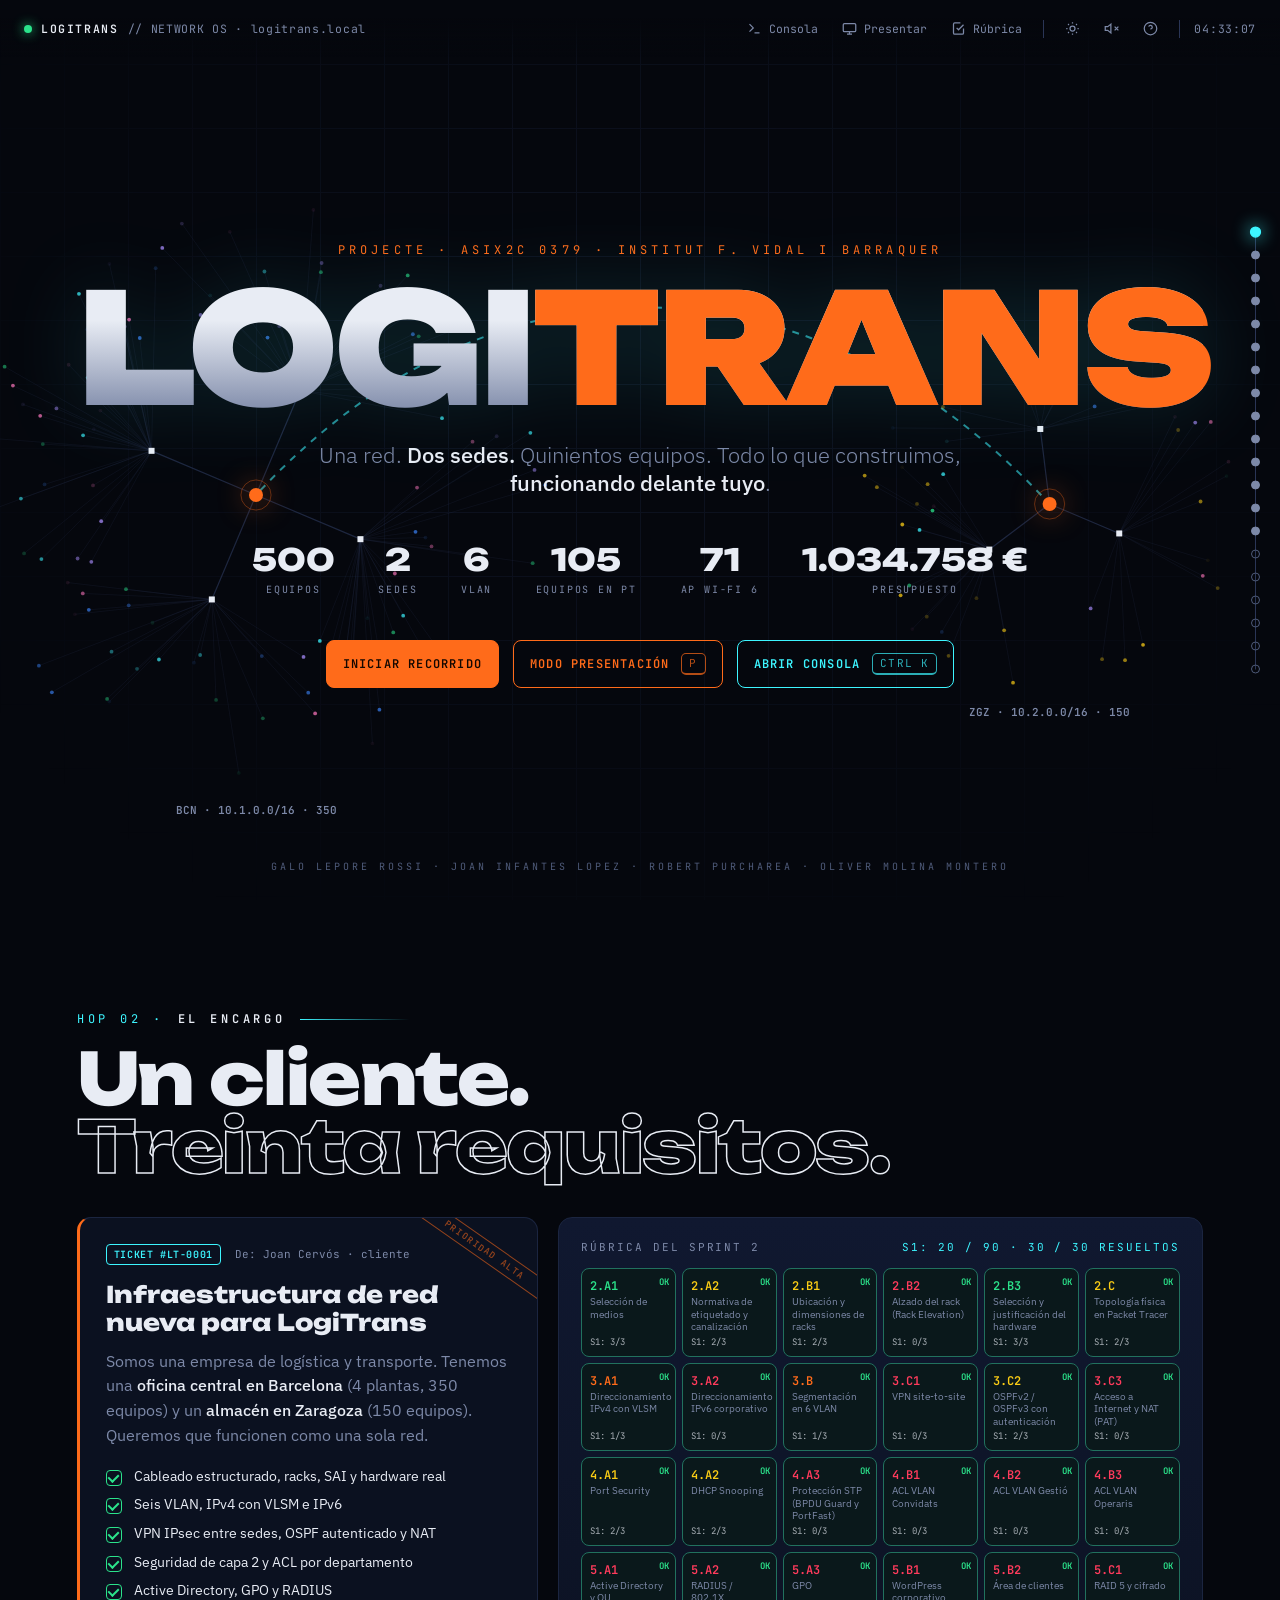
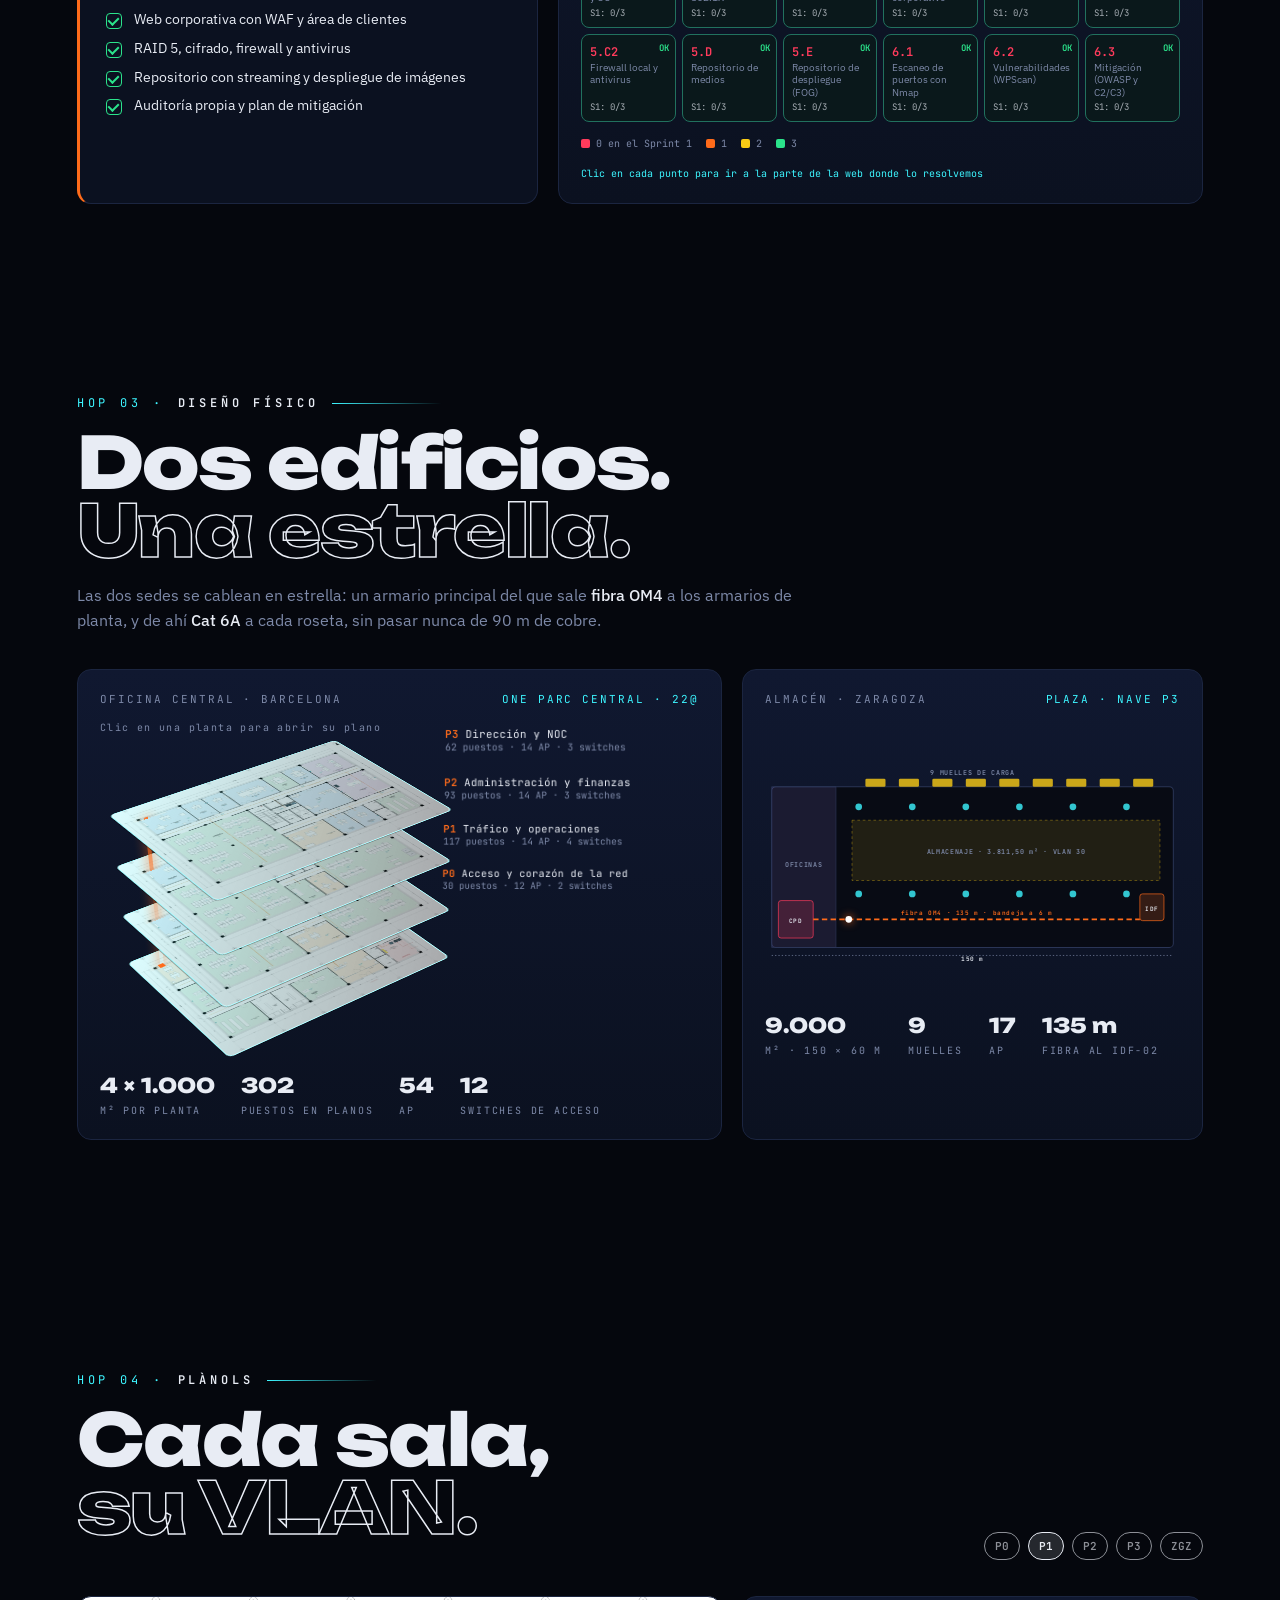
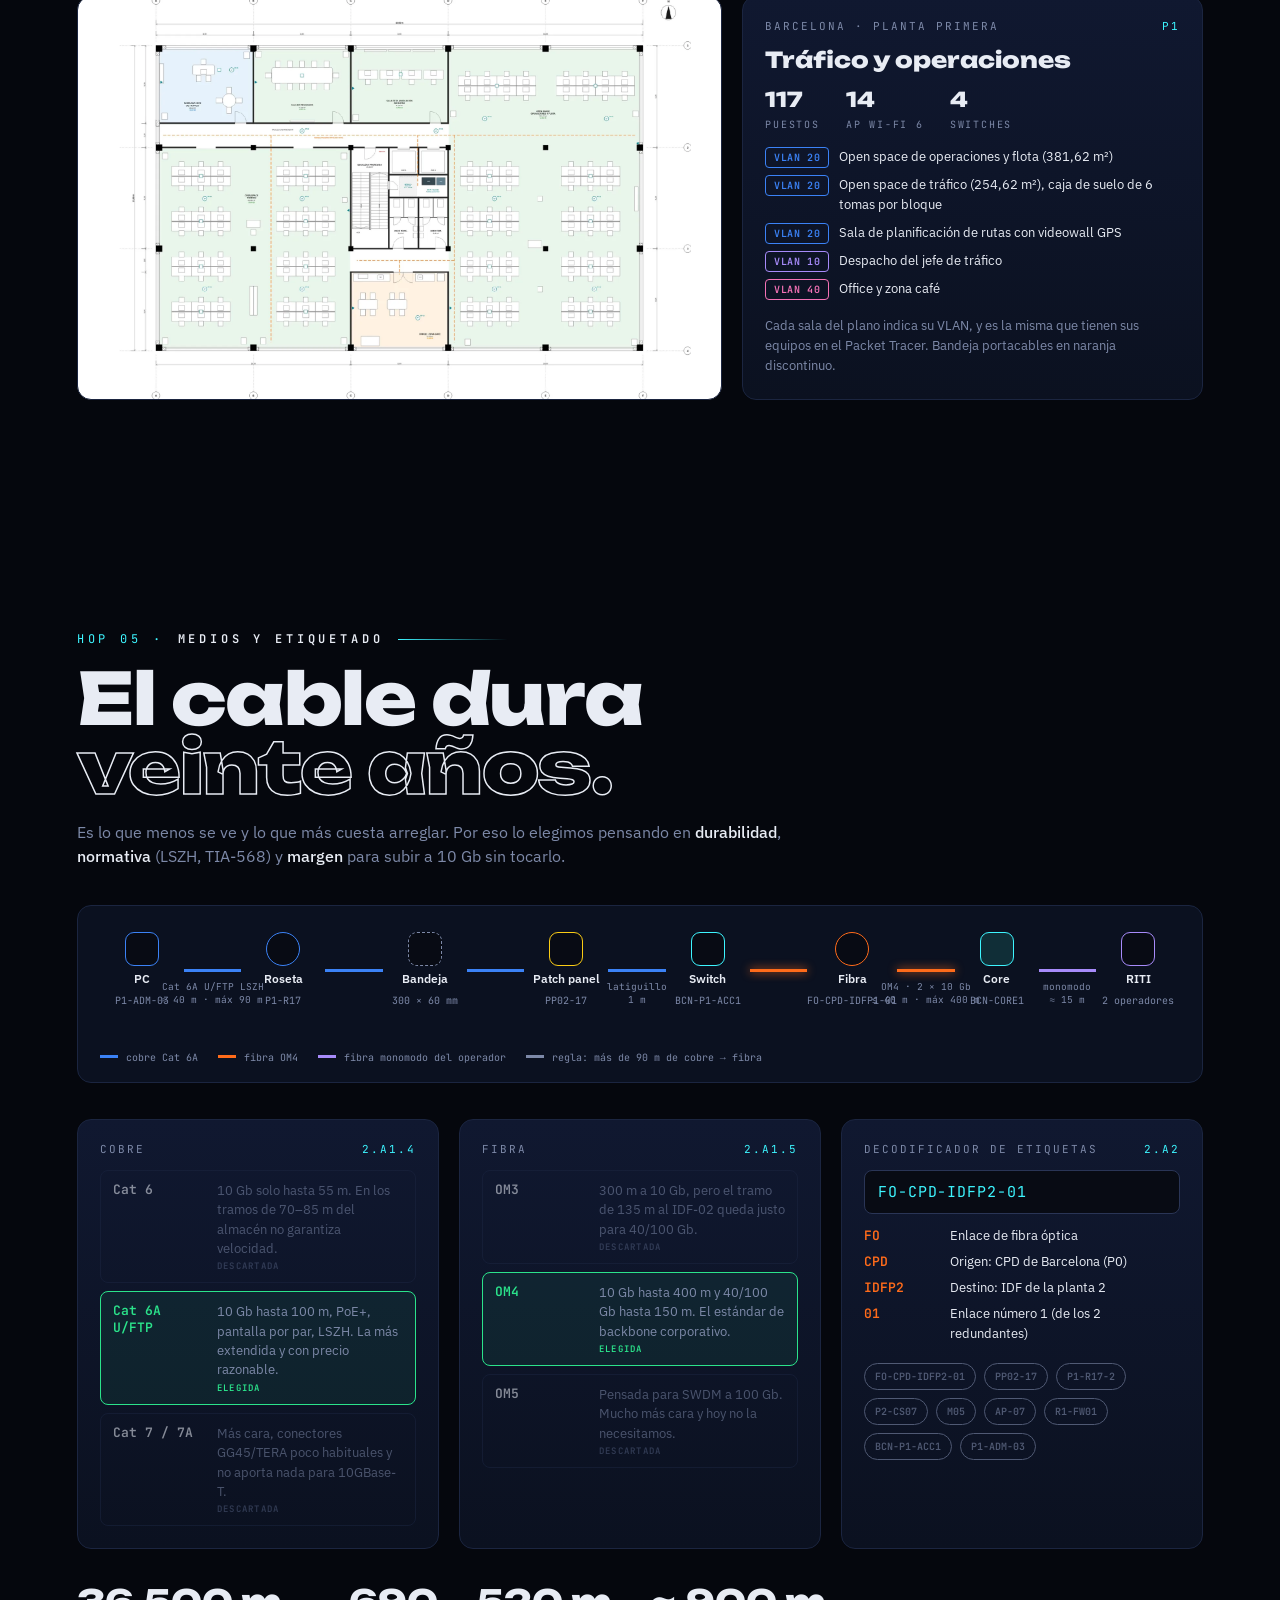
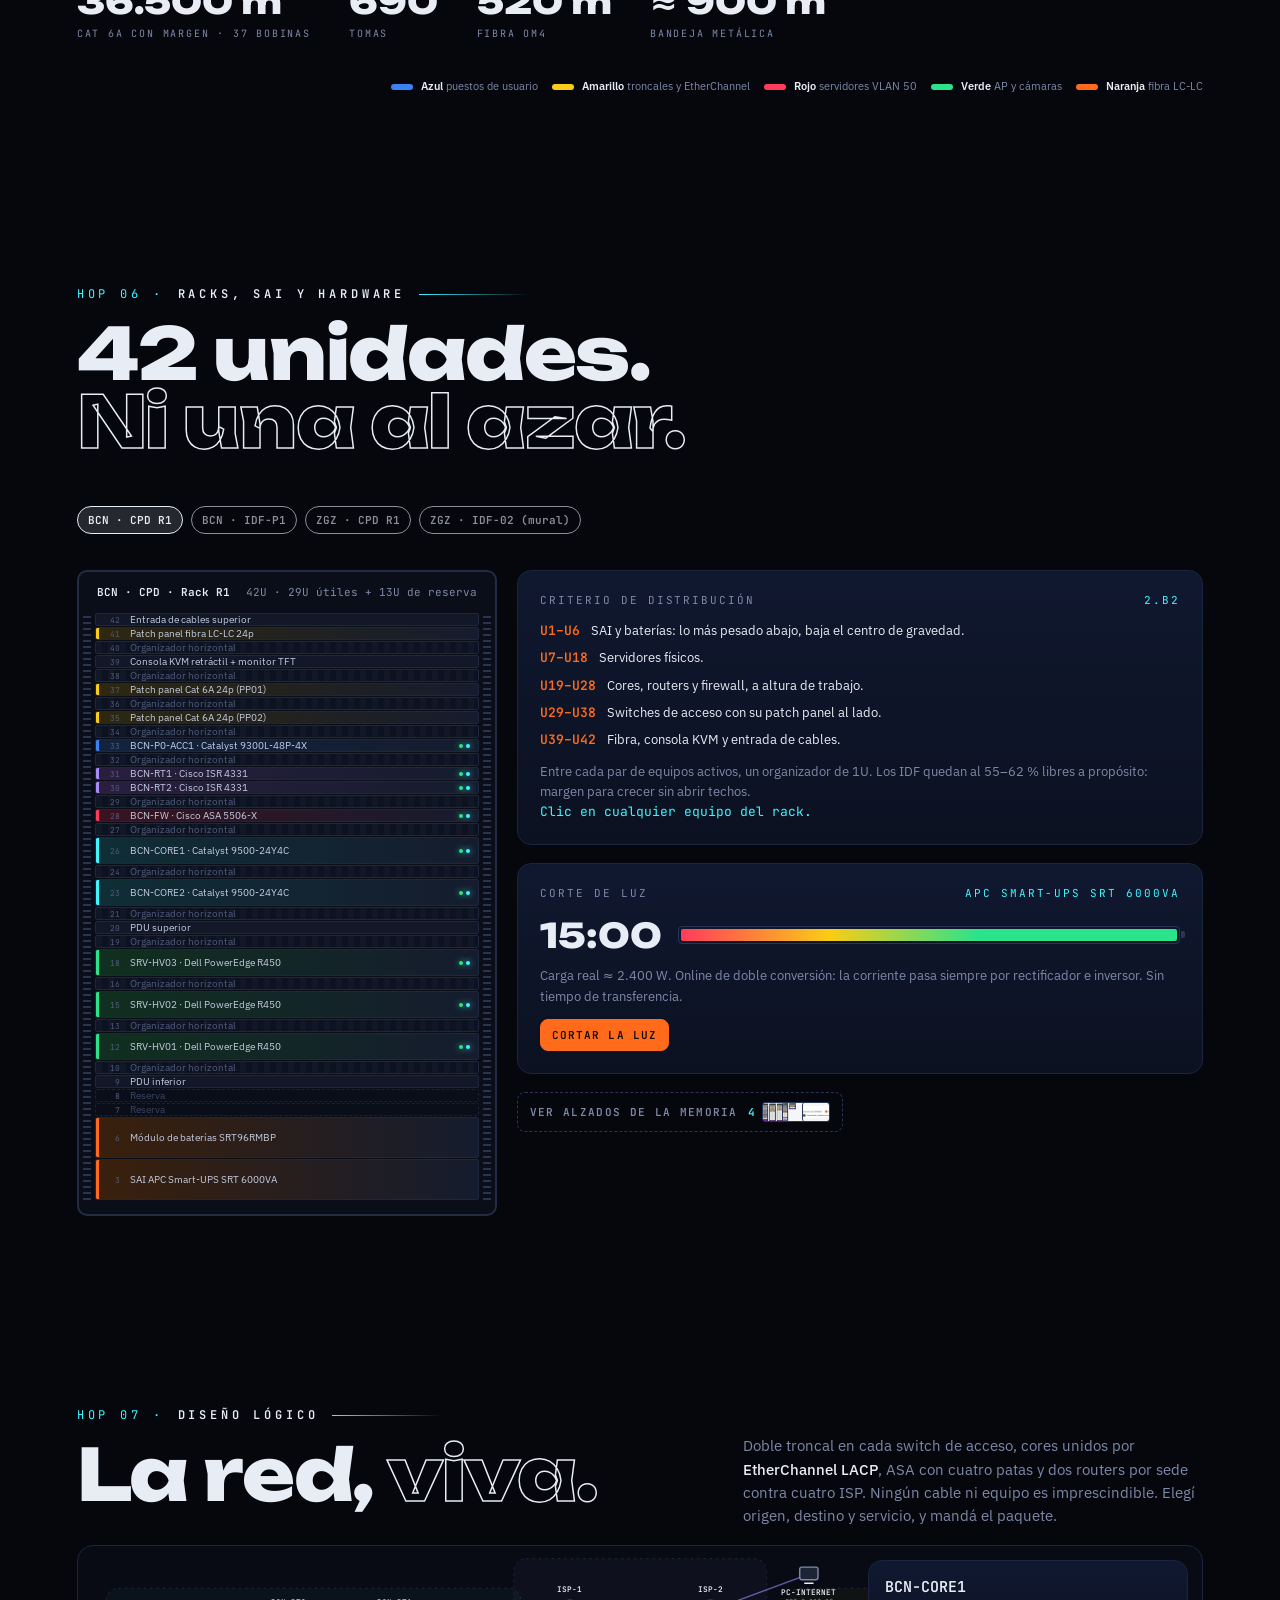
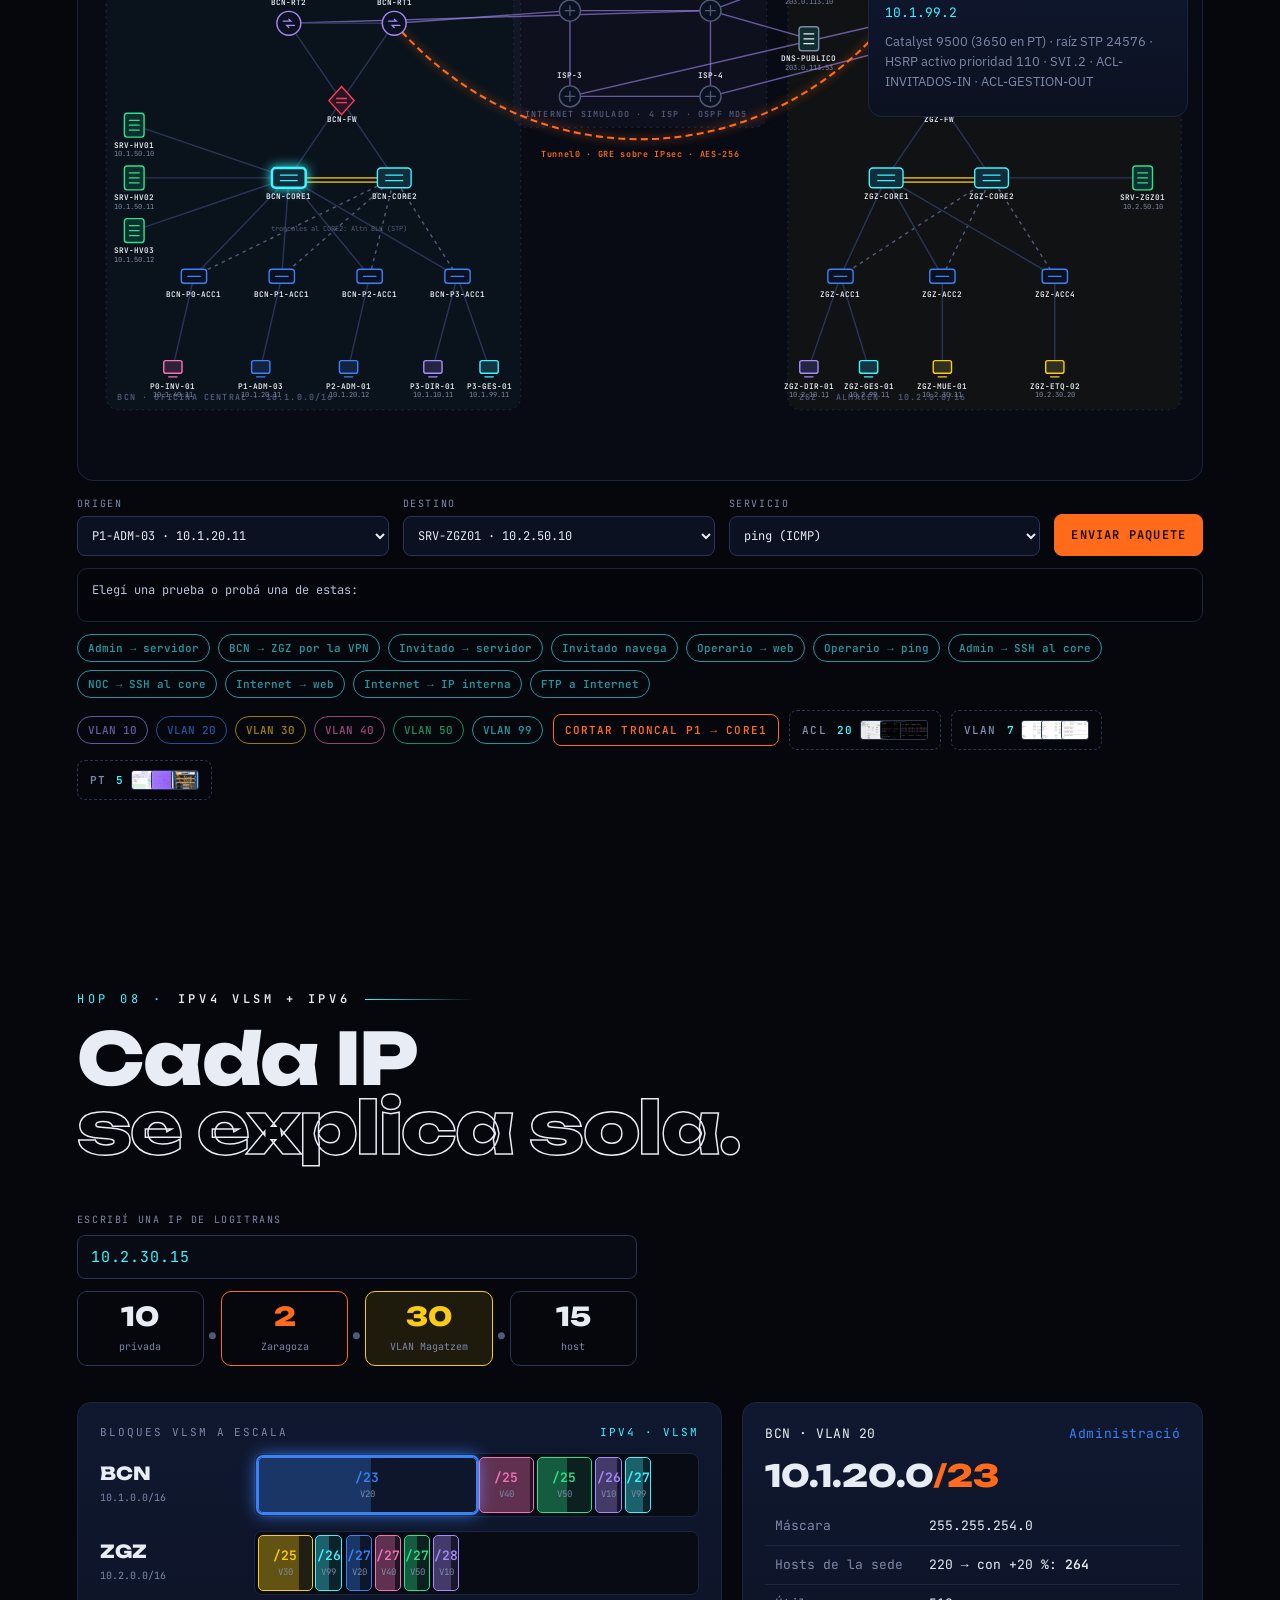
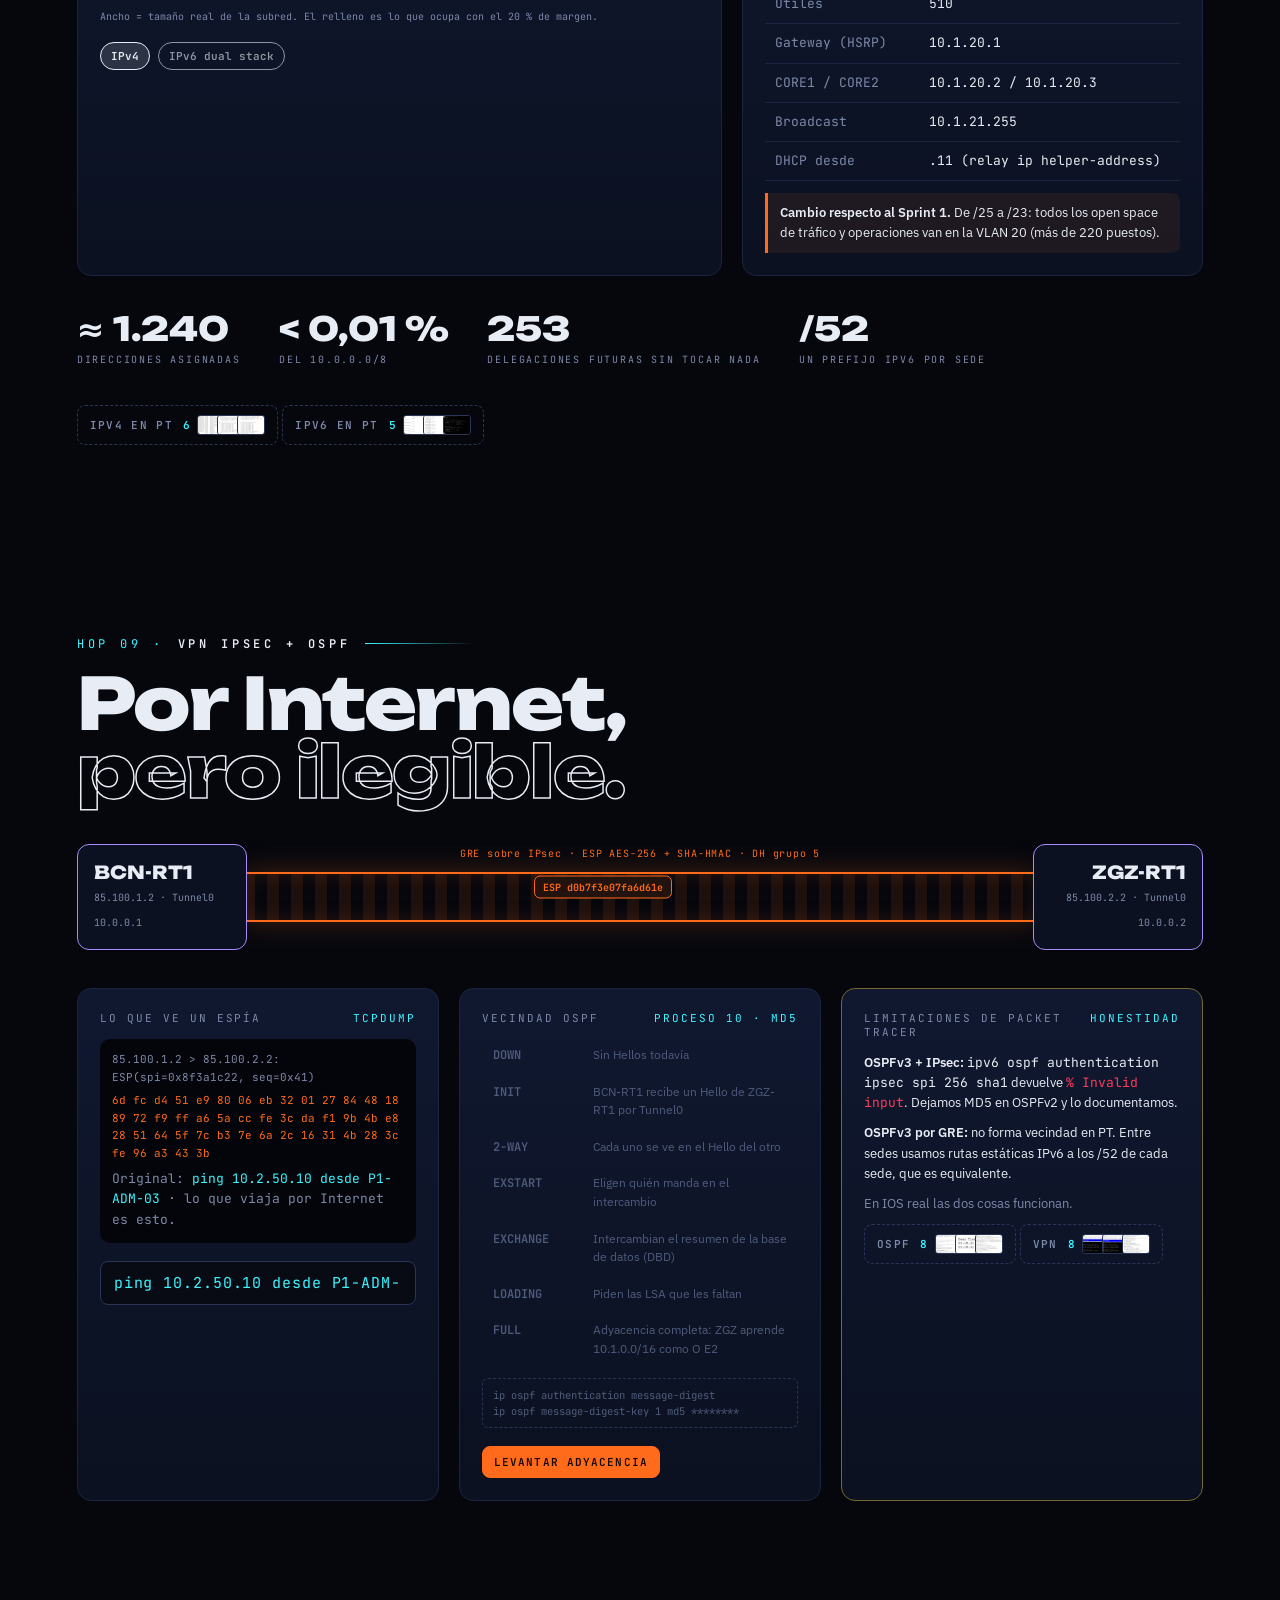
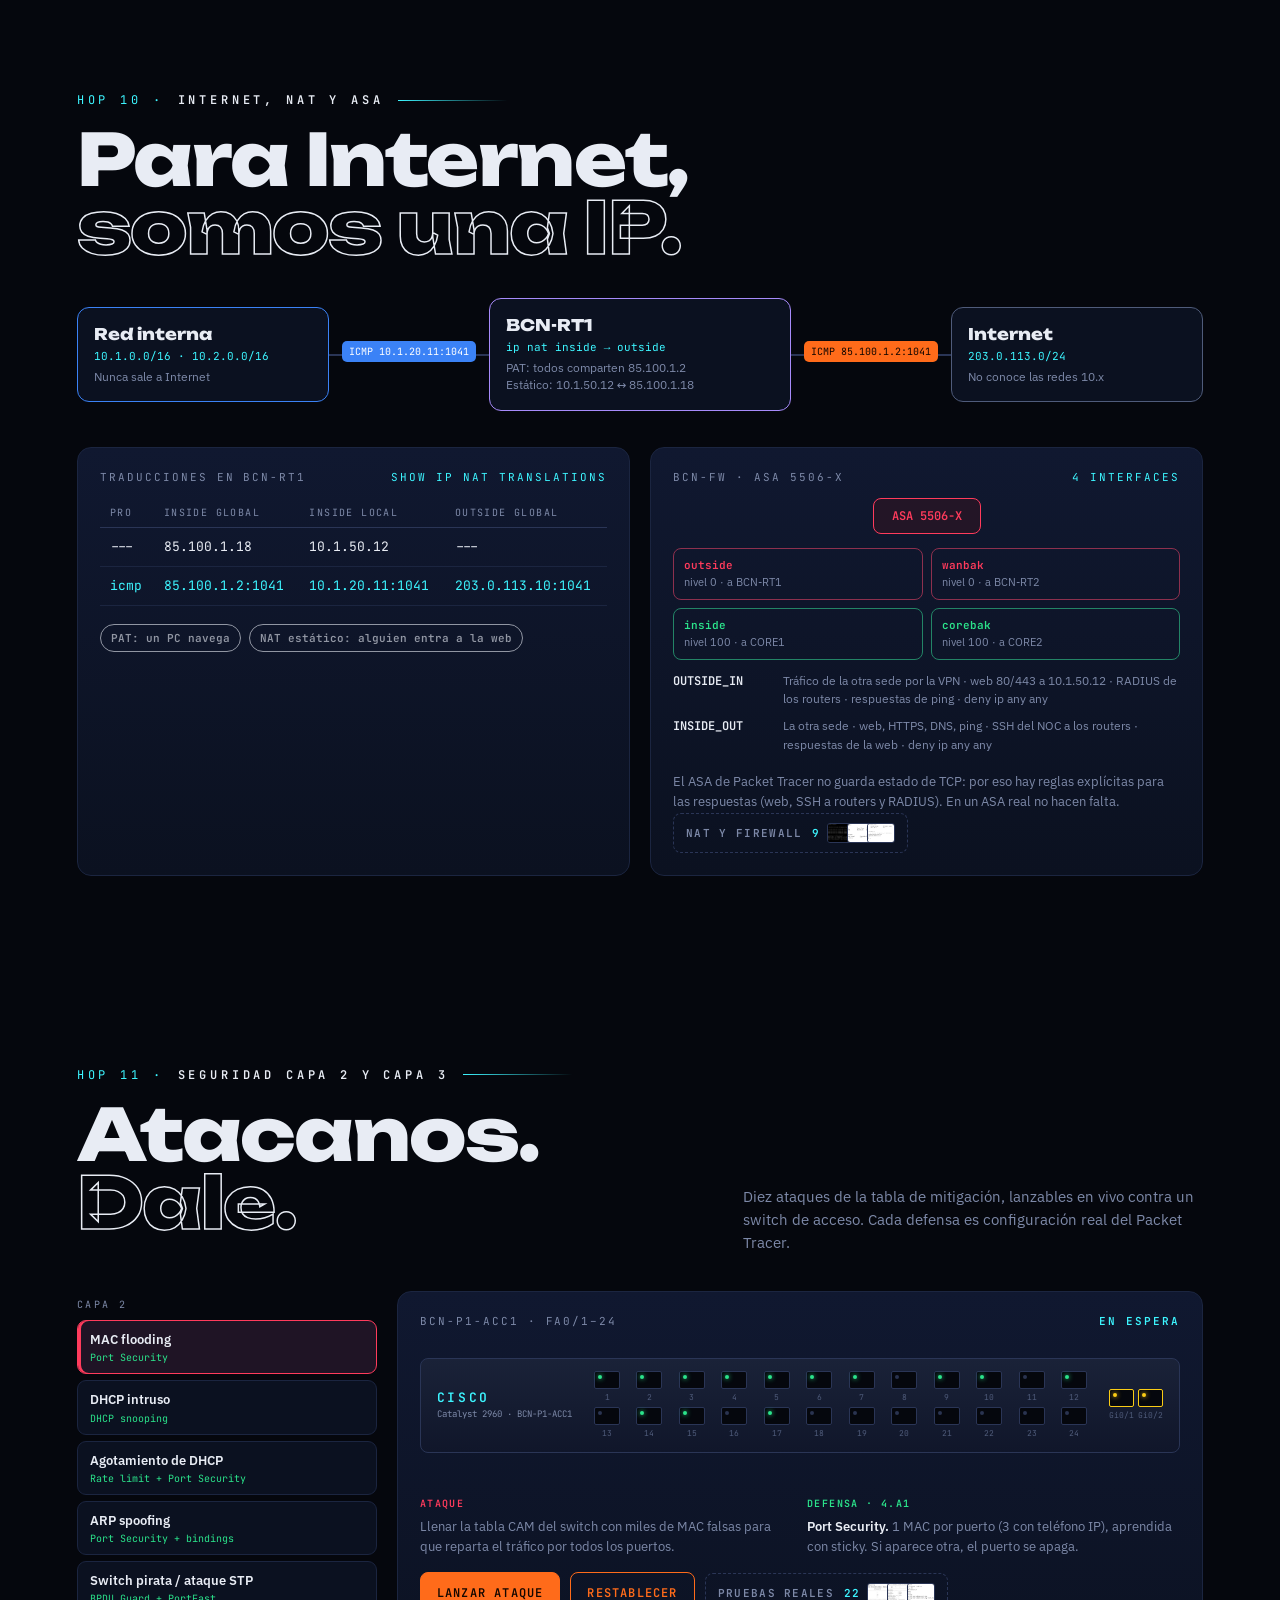
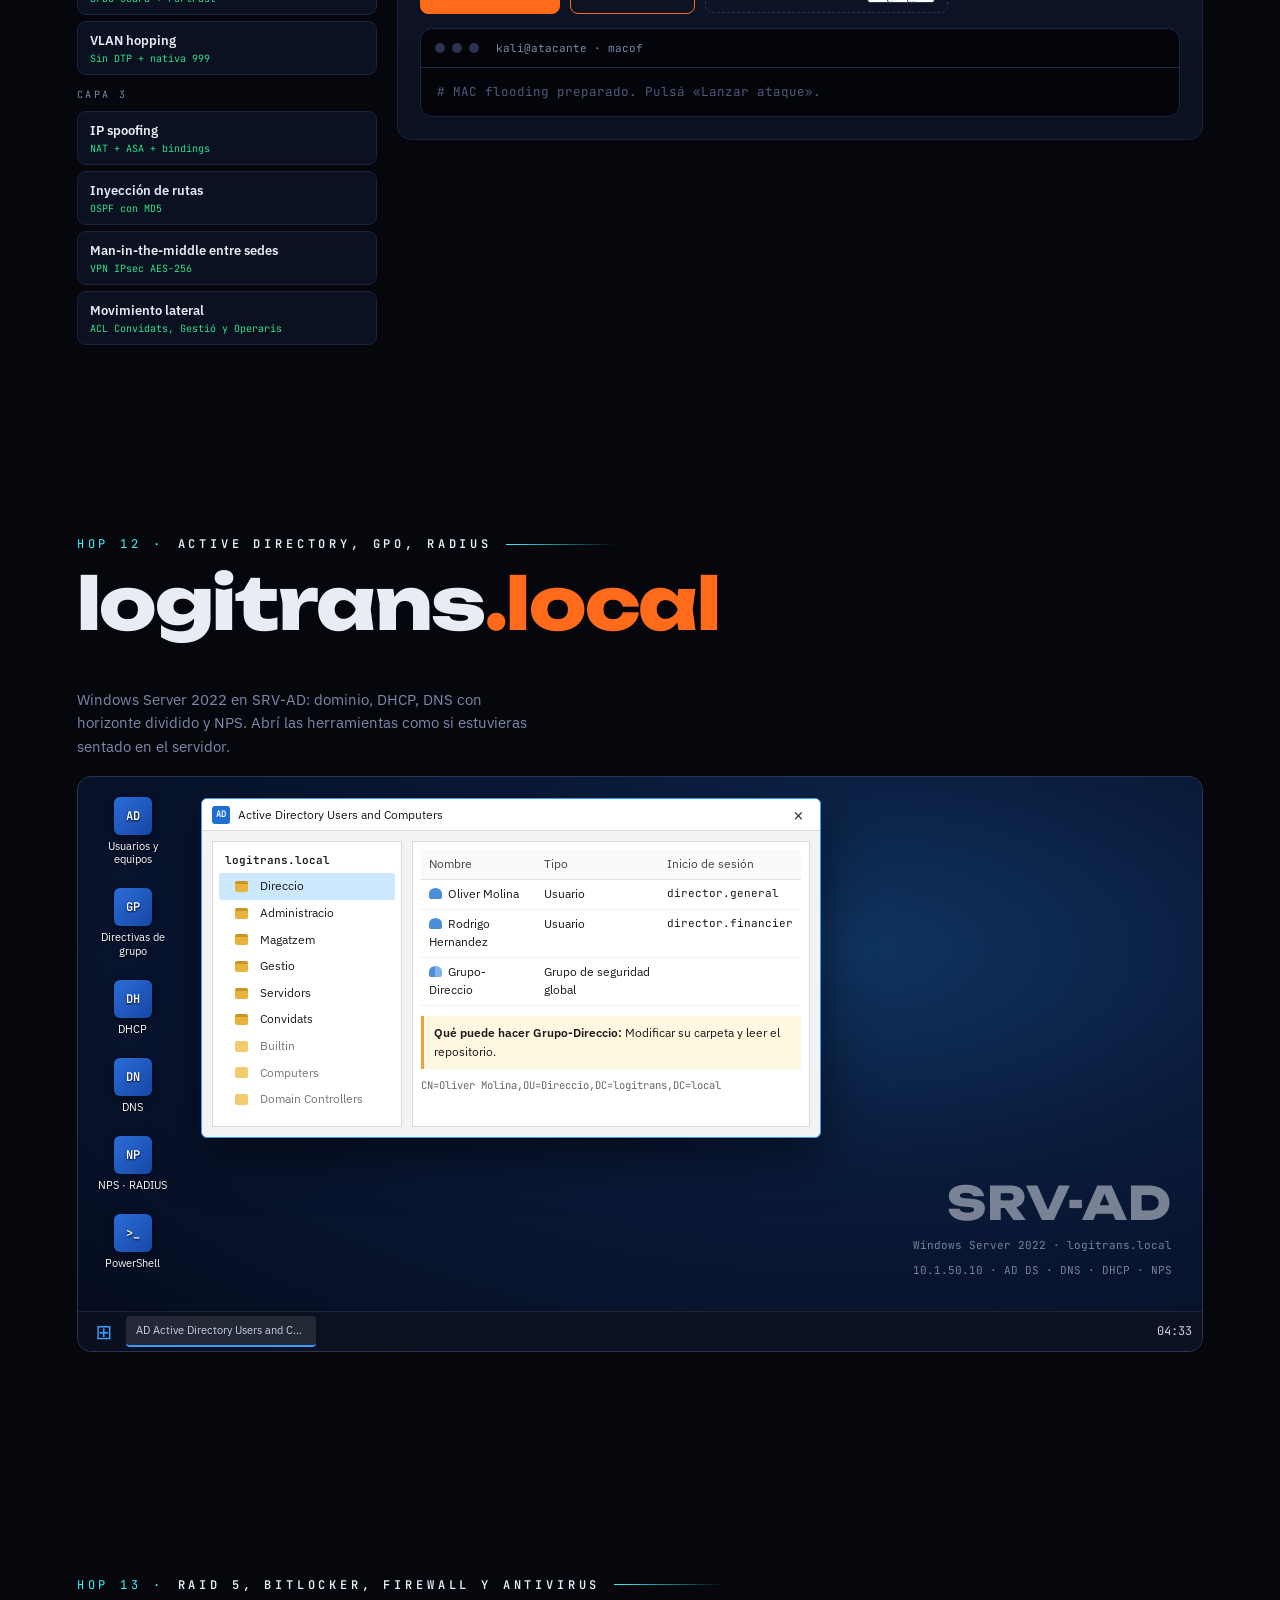
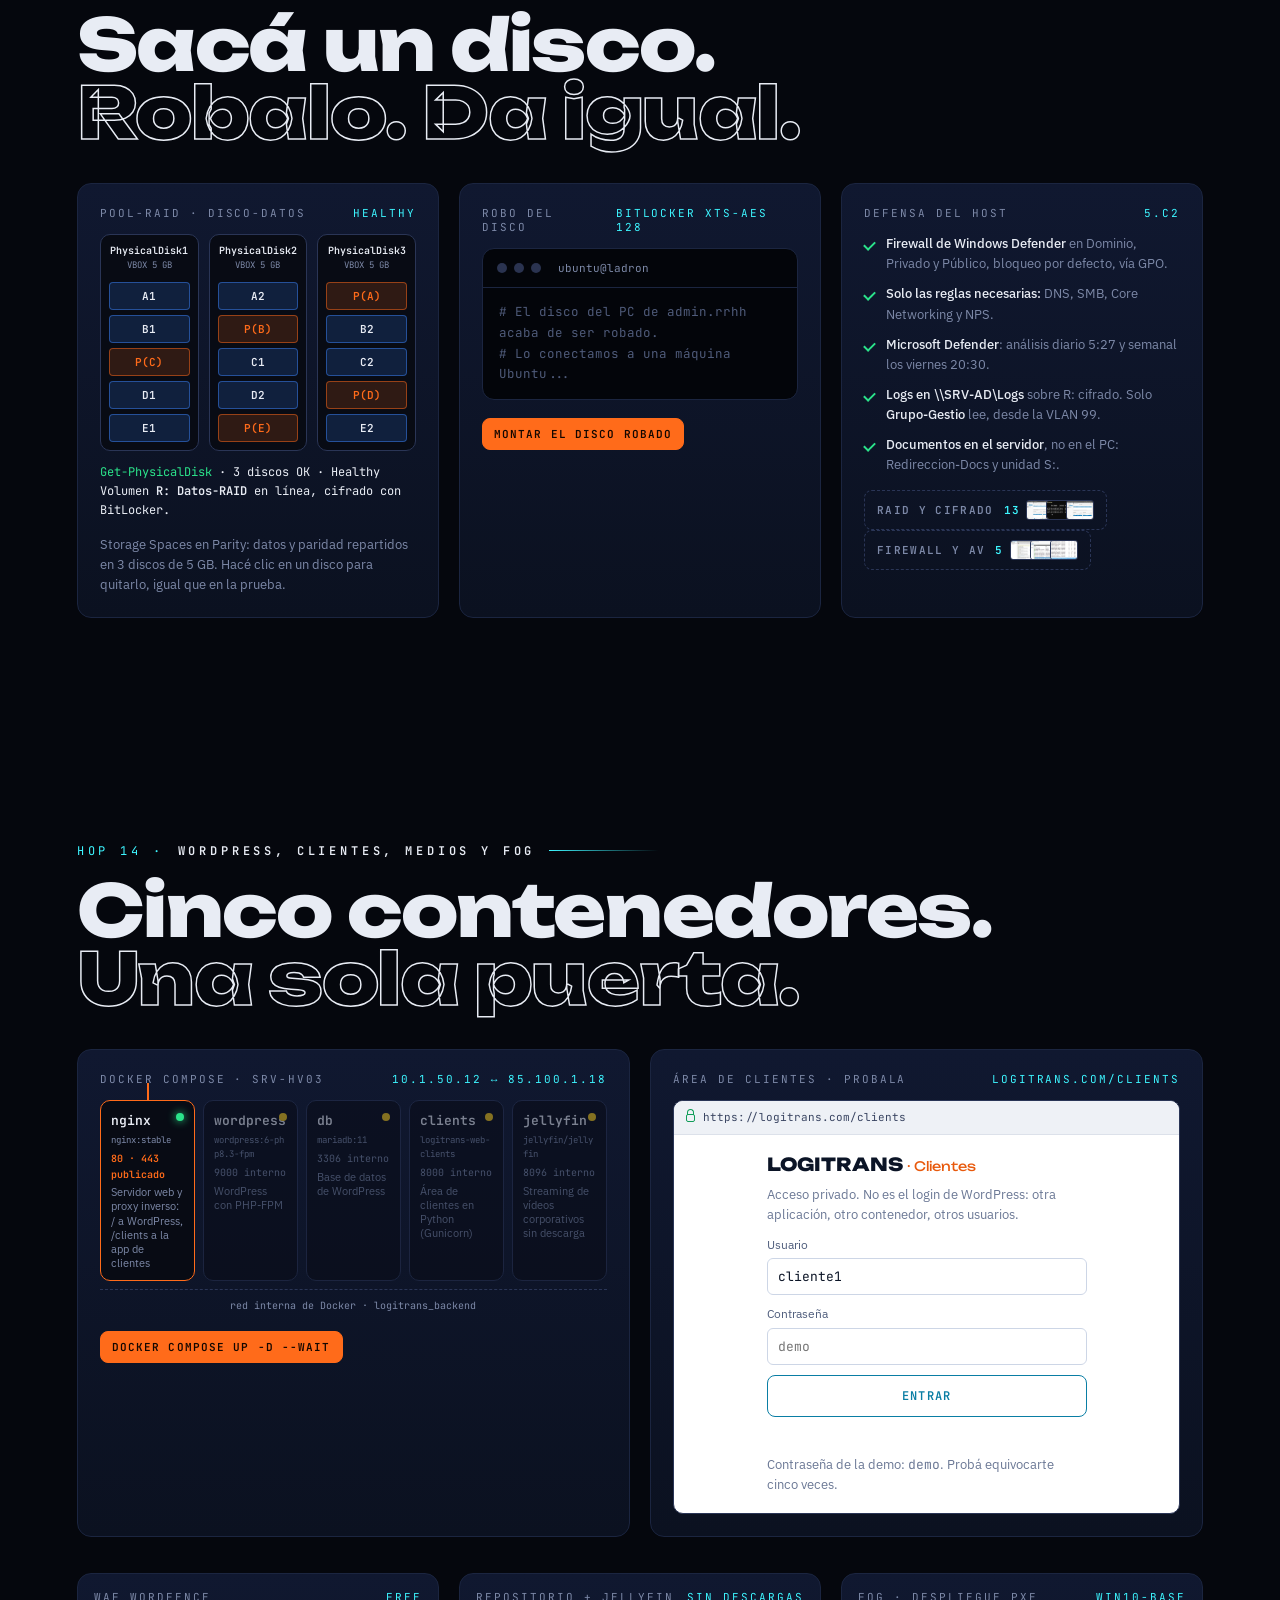
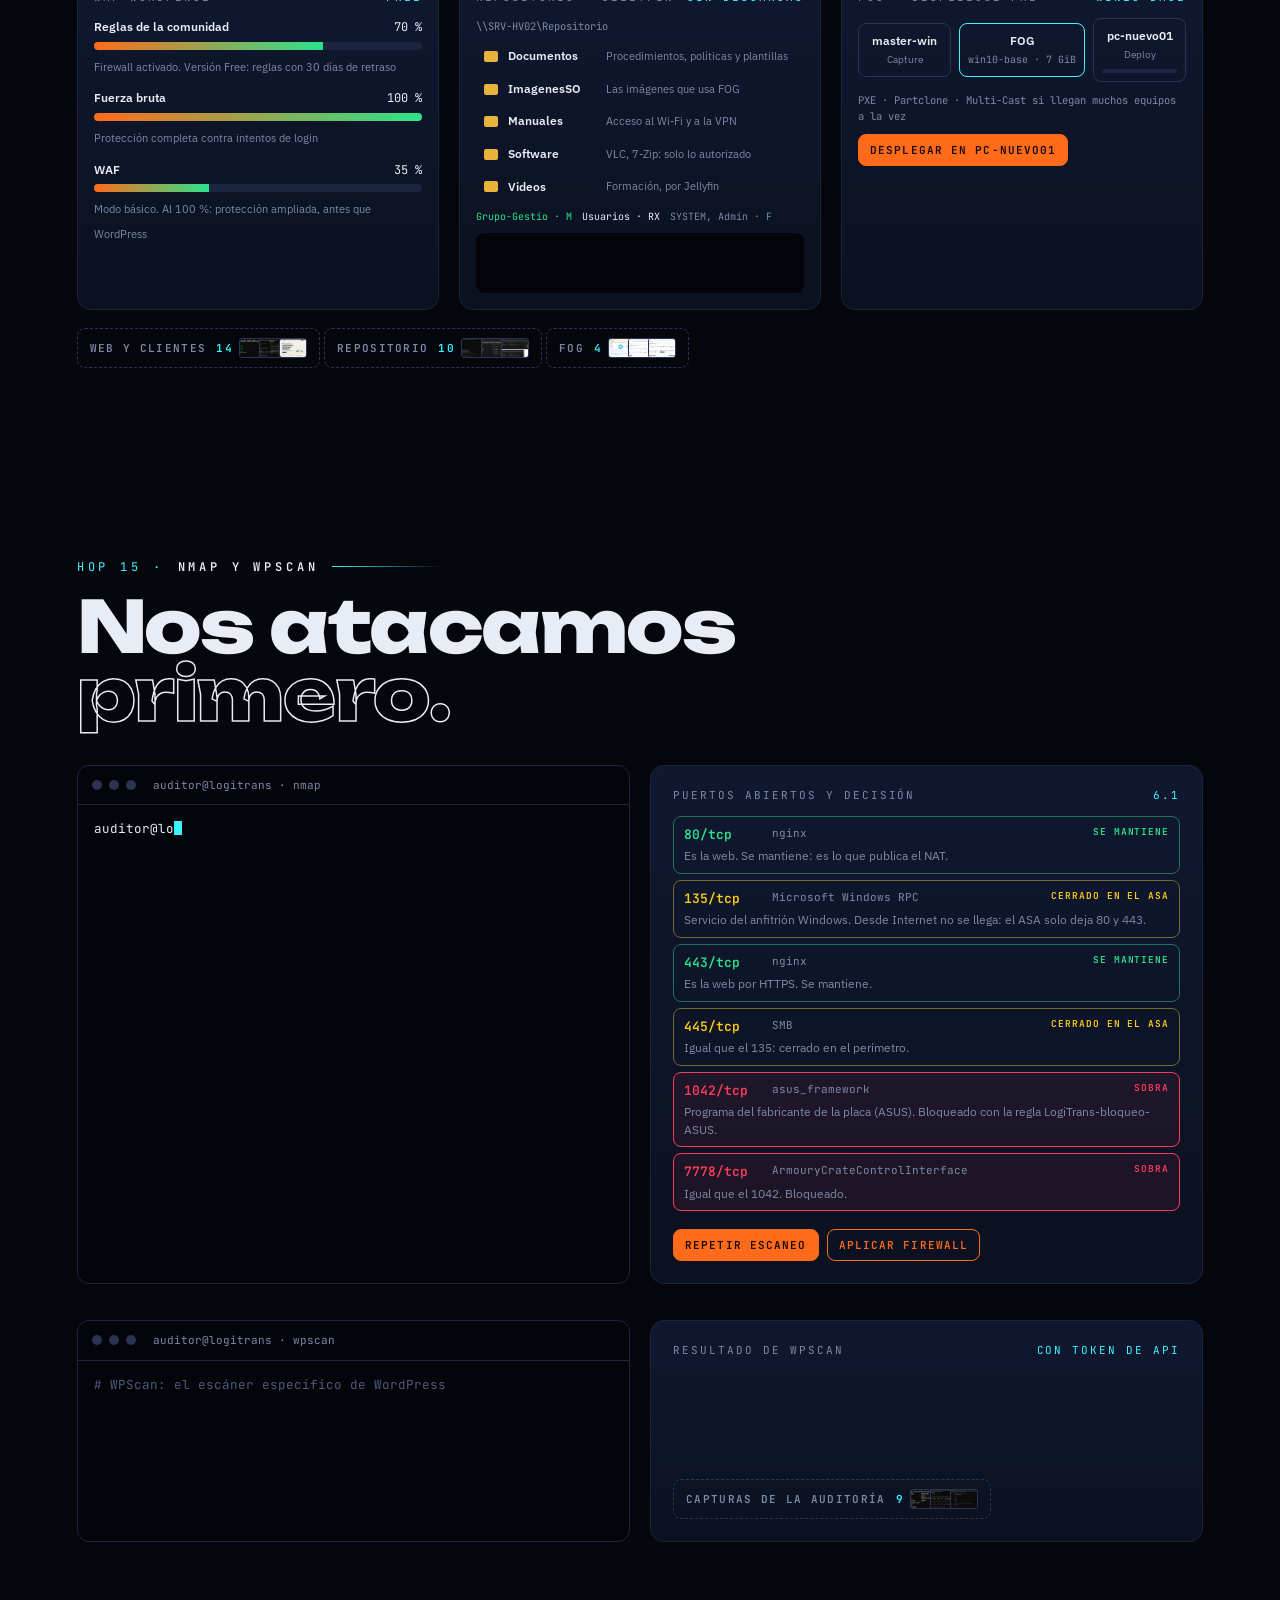
==== index.html @ a9121df8 "LogiTrans // Network OS: web de presentación del proyecto Co-Authored-By: Claude Opus 5.5 <noreply@a" ====
<!DOCTYPE html>
<html lang="es">
<head>
<meta charset="utf-8">
<meta name="viewport" content="width=device-width, initial-scale=1">
<title>LOGITRANS // NETWORK OS · Proyecto ASIX2C</title>
<meta name="description" content="LogiTrans: la infraestructura de red completa de una empresa de logística con sede en Barcelona y almacén en Zaragoza. Proyecto final ASIX2C, Institut F. Vidal i Barraquer.">
<meta name="theme-color" content="#05070D">
<meta property="og:title" content="LOGITRANS // NETWORK OS">
<meta property="og:description" content="500 equipos, 2 sedes, 1 red. El proyecto LogiTrans, funcionando en el navegador.">
<link rel="icon" href="assets/img/favicon.svg" type="image/svg+xml">
<link rel="stylesheet" href="css/fonts.css">
<link rel="stylesheet" href="css/base.css">
<link rel="stylesheet" href="css/hud.css">
<link rel="stylesheet" href="css/chapters.css">
</head>
<body>

<!-- ============ BOOT ============ -->
<div id="boot" role="dialog" aria-label="Arranque">
  <div>
    <div class="log" id="boot-log"></div>
    <div class="bar"><i id="boot-bar"></i></div>
  </div>
  <div class="logo" id="boot-logo">LOGI<em>TRANS</em></div>
  <div class="skip"><span>CLIC O CUALQUIER TECLA PARA ENTRAR</span><span>ASIX2C 0379 · INSTITUT F. VIDAL I BARRAQUER</span></div>
</div>

<div class="progress" id="progress"></div>

<!-- ============ HUD ============ -->
<header class="hud">
  <a class="live" href="#inicio"><i></i><b>LOGITRANS</b><span class="hide-m">// NETWORK OS · logitrans.local</span></a>
  <div class="tools">
    <button id="btn-console" title="Consola (Ctrl+K)"><svg viewBox="0 0 24 24" fill="none" stroke="currentColor" stroke-width="2"><path d="m4 17 6-6-6-6M12 19h8"/></svg><span class="lbl">Consola</span></button>
    <button id="btn-pres" title="Modo presentación (P)"><svg viewBox="0 0 24 24" fill="none" stroke="currentColor" stroke-width="2"><rect x="2" y="4" width="20" height="13" rx="2"/><path d="M8 21h8M12 17v4"/></svg><span class="lbl">Presentar</span></button>
    <button id="btn-rubric" title="Rúbrica (R)"><svg viewBox="0 0 24 24" fill="none" stroke="currentColor" stroke-width="2"><path d="M9 11l3 3 8-8"/><path d="M20 12v7a2 2 0 0 1-2 2H6a2 2 0 0 1-2-2V5a2 2 0 0 1 2-2h9"/></svg><span class="lbl">Rúbrica</span></button>
    <span class="sep"></span>
    <button id="btn-theme" title="Modo NOC / modo plano (T)"><svg viewBox="0 0 24 24" fill="none" stroke="currentColor" stroke-width="2"><circle cx="12" cy="12" r="4"/><path d="M12 2v2M12 20v2M4.9 4.9l1.4 1.4M17.7 17.7l1.4 1.4M2 12h2M20 12h2M4.9 19.1l1.4-1.4M17.7 6.3l1.4-1.4"/></svg></button>
    <button id="btn-sound" title="Sonido (M)"><svg viewBox="0 0 24 24" fill="none" stroke="currentColor" stroke-width="2"><path d="M11 5 6 9H2v6h4l5 4V5z"/><path id="snd-x" d="m23 9-6 6M17 9l6 6"/></svg></button>
    <button id="btn-help" title="Atajos (?)"><svg viewBox="0 0 24 24" fill="none" stroke="currentColor" stroke-width="2"><circle cx="12" cy="12" r="10"/><path d="M9.1 9a3 3 0 0 1 5.8 1c0 2-3 3-3 3M12 17h.01"/></svg></button>
    <span class="sep"></span>
    <span id="clock">--:--:--</span>
  </div>
</header>

<nav class="trace" id="trace" aria-label="Recorrido"></nav>

<main id="main">

<!-- 01 ============ INICIO ============ -->
<section class="slide" id="inicio" data-title="Inicio" data-speaker="galo">
  <canvas id="hero-net" aria-hidden="true"></canvas>
  <div class="slide-inner hero-c">
    <div class="eyebrow rv">PROJECTE · ASIX2C 0379 · INSTITUT F. VIDAL I BARRAQUER</div>
    <h1 class="hero-title rv d1">LOGI<em>TRANS</em></h1>
    <p class="hero-sub rv d2">Una red. <b>Dos sedes.</b> Quinientos equipos. Todo lo que construimos, <b>funcionando delante tuyo</b>.</p>
    <div class="stats hero-stats rv d3">
      <div class="stat"><div class="n" data-count="500">0</div><div class="l">equipos</div></div>
      <div class="stat"><div class="n" data-count="2">0</div><div class="l">sedes</div></div>
      <div class="stat"><div class="n" data-count="6">0</div><div class="l">VLAN</div></div>
      <div class="stat"><div class="n" data-count="105">0</div><div class="l">equipos en PT</div></div>
      <div class="stat"><div class="n" data-count="71">0</div><div class="l">AP Wi-Fi 6</div></div>
      <div class="stat"><div class="n" data-count="1034758" data-suffix=" €">0</div><div class="l">presupuesto</div></div>
    </div>
    <div class="hero-actions rv d4">
      <a class="btn" href="#encargo">Iniciar recorrido</a>
      <button class="btn ghost" data-act="pres">Modo presentación <kbd>P</kbd></button>
      <button class="btn sig" data-act="console">Abrir consola <kbd>Ctrl K</kbd></button>
    </div>
  </div>
  <div class="hero-foot mono">GALO LEPORE ROSSI · JOAN INFANTES LOPEZ · ROBERT PURCHAREA · OLIVER MOLINA MONTERO</div>
</section>

<!-- 02 ============ EL ENCARGO ============ -->
<section class="slide" id="encargo" data-title="El encargo" data-speaker="galo">
  <div class="slide-inner">
    <div class="ch-n rv">Hop 02 · <b>El encargo</b></div>
    <h2 class="ch-t rv">Un cliente.<br><span class="o">Treinta requisitos.</span></h2>
    <div class="grid split mt">
      <div class="ticket rv" data-step="1">
        <div class="ticket-h"><span class="tag sig">TICKET #LT-0001</span><span class="mono muted">De: Joan Cervós · cliente</span></div>
        <h3>Infraestructura de red nueva para LogiTrans</h3>
        <p>Somos una empresa de logística y transporte. Tenemos una <b>oficina central en Barcelona</b> (4 plantas, 350 equipos) y un <b>almacén en Zaragoza</b> (150 equipos). Queremos que funcionen como una sola red.</p>
        <ul class="req" id="req-list">
          <li>Cableado estructurado, racks, SAI y hardware real</li>
          <li>Seis VLAN, IPv4 con VLSM e IPv6</li>
          <li>VPN IPsec entre sedes, OSPF autenticado y NAT</li>
          <li>Seguridad de capa 2 y ACL por departamento</li>
          <li>Active Directory, GPO y RADIUS</li>
          <li>Web corporativa con WAF y área de clientes</li>
          <li>RAID 5, cifrado, firewall y antivirus</li>
          <li>Repositorio con streaming y despliegue de imágenes</li>
          <li>Auditoría propia y plan de mitigación</li>
        </ul>
      </div>
      <div class="panel rv d2" data-step="2">
        <h4>Rúbrica del Sprint 2 <em id="rub-sum"></em></h4>
        <div class="rubric-grid" id="rubric-grid"></div>
        <div class="rubric-legend mono"><span><i class="s0"></i>0 en el Sprint 1</span><span><i class="s1"></i>1</span><span><i class="s2"></i>2</span><span><i class="s3"></i>3</span><span class="sig">Clic en cada punto para ir a la parte de la web donde lo resolvemos</span></div>
      </div>
    </div>
  </div>
</section>

<!-- 03 ============ LAS SEDES ============ -->
<section class="slide" id="sedes" data-title="Las sedes" data-speaker="joan">
  <div class="slide-inner">
    <div class="head-row">
      <div>
        <div class="ch-n rv">Hop 03 · <b>Diseño físico</b></div>
        <h2 class="ch-t rv">Dos edificios.<br><span class="o">Una estrella.</span></h2>
        <p class="ch-d rv">Las dos sedes se cablean en estrella: un armario principal del que sale <b>fibra OM4</b> a los armarios de planta, y de ahí <b>Cat 6A</b> a cada roseta, sin pasar nunca de 90 m de cobre.</p>
      </div>
    </div>
    <div class="grid split-r mt sites">
      <div class="panel site-bcn rv" data-step="1">
        <h4>Oficina central · Barcelona <em>One Parc Central · 22@</em></h4>
        <div class="iso-wrap" id="iso-bcn"></div>
        <div class="stats mini-stats"><div class="stat"><div class="n">4 × 1.000</div><div class="l">m² por planta</div></div><div class="stat"><div class="n">302</div><div class="l">puestos en planos</div></div><div class="stat"><div class="n">54</div><div class="l">AP</div></div><div class="stat"><div class="n">12</div><div class="l">switches de acceso</div></div></div>
      </div>
      <div class="panel site-zgz rv d2" data-step="2">
        <h4>Almacén · Zaragoza <em>PLAZA · Nave P3</em></h4>
        <div class="nave" id="nave-zgz"></div>
        <div class="stats mini-stats"><div class="stat"><div class="n">9.000</div><div class="l">m² · 150 × 60 m</div></div><div class="stat"><div class="n">9</div><div class="l">muelles</div></div><div class="stat"><div class="n">17</div><div class="l">AP</div></div><div class="stat"><div class="n">135 m</div><div class="l">fibra al IDF-02</div></div></div>
      </div>
    </div>
  </div>
</section>

<!-- 04 ============ LOS PLANOS ============ -->
<section class="slide" id="planos" data-title="Los planos" data-speaker="joan">
  <div class="slide-inner">
    <div class="head-row">
      <div>
        <div class="ch-n rv">Hop 04 · <b>Plànols</b></div>
        <h2 class="ch-t rv">Cada sala,<br><span class="o">su VLAN.</span></h2>
      </div>
      <div class="chips rv" id="floor-tabs"></div>
    </div>
    <div class="grid split-r mt">
      <div class="plan-view rv" id="plan-view">
        <img id="plan-img" src="assets/planos/p1.webp" alt="Plano de la planta">
        <div class="plan-scan"></div>
      </div>
      <div class="panel rv d2" id="plan-info"></div>
    </div>
  </div>
</section>

<!-- 05 ============ EL CABLE ============ -->
<section class="slide" id="cable" data-title="El cable" data-speaker="joan">
  <div class="slide-inner">
    <div class="ch-n rv">Hop 05 · <b>Medios y etiquetado</b></div>
    <h2 class="ch-t rv">El cable dura<br><span class="o">veinte años.</span></h2>
    <p class="ch-d rv">Es lo que menos se ve y lo que más cuesta arreglar. Por eso lo elegimos pensando en <b>durabilidad</b>, <b>normativa</b> (LSZH, TIA-568) y <b>margen</b> para subir a 10 Gb sin tocarlo.</p>
    <div class="cable-run rv mt" id="cable-run" data-step="1"></div>
    <div class="grid g3 mt">
      <div class="panel rv" data-step="2" id="cmp-copper"></div>
      <div class="panel rv d1" data-step="2" id="cmp-fiber"></div>
      <div class="panel rv d2" data-step="3">
        <h4>Decodificador de etiquetas <em>2.A2</em></h4>
        <input class="lbl-in mono" id="lbl-in" value="FO-CPD-IDFP2-01" spellcheck="false" aria-label="Etiqueta">
        <div class="lbl-out" id="lbl-out"></div>
        <div class="chips mt-s" id="lbl-ex"></div>
      </div>
    </div>
    <div class="cable-totals rv mt" data-step="3">
      <div class="stat"><div class="n">36.500 m</div><div class="l">Cat 6A con margen · 37 bobinas</div></div>
      <div class="stat"><div class="n">690</div><div class="l">tomas</div></div>
      <div class="stat"><div class="n">520 m</div><div class="l">fibra OM4</div></div>
      <div class="stat"><div class="n">≈ 900 m</div><div class="l">bandeja metálica</div></div>
      <div class="patch" id="patch-colors"></div>
    </div>
  </div>
</section>

<!-- 06 ============ EL RACK ============ -->
<section class="slide" id="rack" data-title="El rack" data-speaker="joan">
  <div class="slide-inner">
    <div class="head-row">
      <div>
        <div class="ch-n rv">Hop 06 · <b>Racks, SAI y hardware</b></div>
        <h2 class="ch-t rv">42 unidades.<br><span class="o">Ni una al azar.</span></h2>
      </div>
      <div class="chips rv" id="rack-tabs"></div>
    </div>
    <div class="grid rack-layout mt">
      <div class="rack-col rv" id="rack-view"></div>
      <div class="rack-side">
        <div class="panel rv" id="rack-detail"></div>
        <div class="panel rv d1 ups" id="ups-panel" data-step="1">
          <h4>Corte de luz <em id="ups-model"></em></h4>
          <div class="ups-row"><div class="ups-time mono" id="ups-time">15:00</div><div class="ups-bat"><i id="ups-fill"></i></div></div>
          <p class="muted small" id="ups-txt">SAI online de doble conversión: la corriente pasa siempre por rectificador e inversor. No hay tiempo de transferencia.</p>
          <button class="btn small" id="ups-go">Cortar la luz</button>
        </div>
        <div class="rv d2"><button class="ev-btn" data-ev="rack">Ver alzados de la memoria</button></div>
      </div>
    </div>
  </div>
</section>

<!-- 07 ============ LA RED ============ -->
<section class="slide" id="red" data-title="La red" data-speaker="galo">
  <div class="slide-inner wide">
    <div class="head-row">
      <div>
        <div class="ch-n rv">Hop 07 · <b>Diseño lógico</b></div>
        <h2 class="ch-t rv">La red, <span class="o">viva.</span></h2>
      </div>
      <p class="ch-d rv small-d">Doble troncal en cada switch de acceso, cores unidos por <b>EtherChannel LACP</b>, ASA con cuatro patas y dos routers por sede contra cuatro ISP. Ningún cable ni equipo es imprescindible. Elegí origen, destino y servicio, y mandá el paquete.</p>
    </div>
    <div class="topo-wrap rv mt-s">
      <svg id="topo" viewBox="0 0 1600 760" role="img" aria-label="Topología de LogiTrans"></svg>
      <div class="topo-info panel tight" id="topo-info"></div>
    </div>
    <div class="sim rv" data-step="1">
      <div class="sim-f"><label>Origen</label><select id="sim-src"></select></div>
      <div class="sim-f"><label>Destino</label><select id="sim-dst"></select></div>
      <div class="sim-f"><label>Servicio</label><select id="sim-svc"></select></div>
      <button class="btn" id="sim-go">Enviar paquete</button>
      <div class="sim-out mono" id="sim-out">Elegí una prueba o probá una de estas:</div>
      <div class="chips" id="sim-presets"></div>
      <div class="sim-extra">
        <div class="chips" id="vlan-chips"></div>
        <button class="btn small ghost" id="stp-cut">Cortar troncal P1 → CORE1</button>
        <button class="ev-btn" data-ev="acl">ACL</button><button class="ev-btn" data-ev="vlan">VLAN</button><button class="ev-btn" data-ev="pt">PT</button>
      </div>
    </div>
  </div>
</section>

<!-- 08 ============ LAS DIRECCIONES ============ -->
<section class="slide" id="ip" data-title="Las direcciones" data-speaker="galo">
  <div class="slide-inner">
    <div class="head-row">
      <div>
        <div class="ch-n rv">Hop 08 · <b>IPv4 VLSM + IPv6</b></div>
        <h2 class="ch-t rv">Cada IP<br><span class="o">se explica sola.</span></h2>
      </div>
      <div class="ipdecode rv" id="ipdecode"></div>
    </div>
    <div class="grid split-r mt">
      <div class="panel rv" data-step="1">
        <h4>Bloques VLSM a escala <em id="vlsm-mode">IPv4</em></h4>
        <div class="vlsm" id="vlsm"></div>
        <div class="chips mt-s"><button class="chip on" id="v4btn">IPv4</button><button class="chip" id="v6btn">IPv6 dual stack</button></div>
      </div>
      <div class="panel rv d1" id="vlsm-detail" data-step="1"></div>
    </div>
    <div class="ip-foot rv mt" data-step="2">
      <div class="stat"><div class="n">≈ 1.240</div><div class="l">direcciones asignadas</div></div>
      <div class="stat"><div class="n">&lt; 0,01 %</div><div class="l">del 10.0.0.0/8</div></div>
      <div class="stat"><div class="n">253</div><div class="l">delegaciones futuras sin tocar nada</div></div>
      <div class="stat"><div class="n">/52</div><div class="l">un prefijo IPv6 por sede</div></div>
      <div><button class="ev-btn" data-ev="ipv4">IPv4 en PT</button> <button class="ev-btn" data-ev="ipv6">IPv6 en PT</button></div>
    </div>
  </div>
</section>

<!-- 09 ============ EL TÚNEL ============ -->
<section class="slide" id="tunel" data-title="El túnel" data-speaker="galo">
  <div class="slide-inner">
    <div class="ch-n rv">Hop 09 · <b>VPN IPsec + OSPF</b></div>
    <h2 class="ch-t rv">Por Internet,<br><span class="o">pero ilegible.</span></h2>
    <div class="tunnel rv mt" id="tunnel" data-step="1">
      <div class="tn-end"><b>BCN-RT1</b><span class="mono">85.100.1.2 · Tunnel0 10.0.0.1</span></div>
      <div class="tn-pipe"><div class="tn-label mono">GRE sobre IPsec · ESP AES-256 + SHA-HMAC · DH grupo 5</div><div class="tn-packets" id="tn-packets"></div></div>
      <div class="tn-end r"><b>ZGZ-RT1</b><span class="mono">85.100.2.2 · Tunnel0 10.0.0.2</span></div>
    </div>
    <div class="grid g3 mt">
      <div class="panel rv" data-step="2">
        <h4>Lo que ve un espía <em>tcpdump</em></h4>
        <div class="cipher mono" id="cipher"></div>
        <input class="lbl-in mono mt-s" id="cipher-in" value="ping 10.2.50.10 desde P1-ADM-03" aria-label="Texto a cifrar">
      </div>
      <div class="panel rv d1" data-step="3">
        <h4>Vecindad OSPF <em>proceso 10 · MD5</em></h4>
        <div class="ospf" id="ospf"></div>
        <button class="btn small mt-s" id="ospf-go">Levantar adyacencia</button>
      </div>
      <div class="panel rv d2 honest" data-step="4">
        <h4>Limitaciones de Packet Tracer <em>honestidad</em></h4>
        <p><b>OSPFv3 + IPsec:</b> <span class="mono">ipv6 ospf authentication ipsec spi 256 sha1</span> devuelve <span class="bad mono">% Invalid input</span>. Dejamos MD5 en OSPFv2 y lo documentamos.</p>
        <p><b>OSPFv3 por GRE:</b> no forma vecindad en PT. Entre sedes usamos rutas estáticas IPv6 a los /52 de cada sede, que es equivalente.</p>
        <p class="muted">En IOS real las dos cosas funcionan.</p>
        <button class="ev-btn" data-ev="ospf">OSPF</button> <button class="ev-btn" data-ev="vpn">VPN</button>
      </div>
    </div>
  </div>
</section>

<!-- 10 ============ NAT Y FIREWALL ============ -->
<section class="slide" id="nat" data-title="NAT y firewall" data-speaker="galo">
  <div class="slide-inner">
    <div class="ch-n rv">Hop 10 · <b>Internet, NAT y ASA</b></div>
    <h2 class="ch-t rv">Para Internet,<br><span class="o">somos una IP.</span></h2>
    <div class="nat-stage rv mt" id="nat-stage" data-step="1"></div>
    <div class="grid g2 mt">
      <div class="panel rv" data-step="2">
        <h4>Traducciones en BCN-RT1 <em>show ip nat translations</em></h4>
        <table class="t mono" id="nat-table"><thead><tr><th>Pro</th><th>Inside global</th><th>Inside local</th><th>Outside global</th></tr></thead><tbody></tbody></table>
        <div class="chips mt-s"><button class="chip" data-nat="pat">PAT: un PC navega</button><button class="chip" data-nat="static">NAT estático: alguien entra a la web</button></div>
      </div>
      <div class="panel rv d1" data-step="3">
        <h4>BCN-FW · ASA 5506-X <em>4 interfaces</em></h4>
        <div class="asa" id="asa"></div>
        <p class="muted small mt-s">El ASA de Packet Tracer no guarda estado de TCP: por eso hay reglas explícitas para las respuestas (web, SSH a routers y RADIUS). En un ASA real no hacen falta.</p>
        <button class="ev-btn" data-ev="nat">NAT y firewall</button>
      </div>
    </div>
  </div>
</section>

<!-- 11 ============ EL ATAQUE ============ -->
<section class="slide" id="ataque" data-title="El ataque" data-speaker="galo">
  <div class="slide-inner">
    <div class="head-row">
      <div>
        <div class="ch-n rv">Hop 11 · <b>Seguridad capa 2 y capa 3</b></div>
        <h2 class="ch-t rv">Atacanos.<br><span class="o">Dale.</span></h2>
      </div>
      <p class="ch-d rv small-d">Diez ataques de la tabla de mitigación, lanzables en vivo contra un switch de acceso. Cada defensa es configuración real del Packet Tracer.</p>
    </div>
    <div class="grid atk-layout mt">
      <div class="atk-list rv" id="atk-list" data-step="1"></div>
      <div class="panel rv d1 atk-arena" data-step="1">
        <h4><span id="atk-title">BCN-P1-ACC1 · Fa0/1–24</span> <em id="atk-state">EN ESPERA</em></h4>
        <div class="switch" id="switch"></div>
        <div class="atk-desc" id="atk-desc"></div>
        <div class="atk-actions"><button class="btn" id="atk-go">Lanzar ataque</button><button class="btn ghost" id="atk-reset">Restablecer</button><button class="ev-btn" data-ev="l2">Pruebas reales</button></div>
        <div class="term atk-term"><div class="term-bar"><i></i><i></i><i></i><span id="atk-term-t">BCN-P1-ACC1 · consola</span></div><pre id="atk-log"></pre></div>
      </div>
    </div>
  </div>
</section>

<!-- 12 ============ SERVICIOS ============ -->
<section class="slide" id="servicios" data-title="Servicios Windows" data-speaker="robert">
  <div class="slide-inner">
    <div class="head-row">
      <div>
        <div class="ch-n rv">Hop 12 · <b>Active Directory, GPO, RADIUS</b></div>
        <h2 class="ch-t rv">logitrans<span class="b">.local</span></h2>
      </div>
      <p class="ch-d rv small-d">Windows Server 2022 en SRV-AD: dominio, DHCP, DNS con horizonte dividido y NPS. Abrí las herramientas como si estuvieras sentado en el servidor.</p>
    </div>
    <div class="desktop rv mt-s" id="desktop" data-step="1">
      <div class="dt-area" id="dt-area"></div>
      <div class="dt-icons" id="dt-icons"></div>
      <div class="dt-task"><span class="dt-start">&#8862;</span><span id="dt-tasks"></span><span class="dt-clock mono" id="dt-clock"></span></div>
    </div>
  </div>
</section>

<!-- 13 ============ DATOS ============ -->
<section class="slide" id="datos" data-title="RAID y cifrado" data-speaker="robert">
  <div class="slide-inner">
    <div class="ch-n rv">Hop 13 · <b>RAID 5, BitLocker, firewall y antivirus</b></div>
    <h2 class="ch-t rv">Sacá un disco.<br><span class="o">Robalo. Da igual.</span></h2>
    <div class="grid g3 mt">
      <div class="panel rv" data-step="1">
        <h4>Pool-RAID · Disco-Datos <em id="raid-lbl">HEALTHY</em></h4>
        <div class="disks" id="disks"></div>
        <div class="raid-st mono" id="raid-st"></div>
        <p class="muted small">Storage Spaces en Parity: datos y paridad repartidos en 3 discos de 5 GB. Hacé clic en un disco para quitarlo, igual que en la prueba.</p>
      </div>
      <div class="panel rv d1" data-step="2">
        <h4>Robo del disco <em>BitLocker XTS-AES 128</em></h4>
        <div class="term"><div class="term-bar"><i></i><i></i><i></i><span>ubuntu@ladron</span></div><pre id="bl-term"></pre></div>
        <button class="btn small mt-s" id="bl-go">Montar el disco robado</button>
      </div>
      <div class="panel rv d2" data-step="3">
        <h4>Defensa del host <em>5.C2</em></h4>
        <ul class="checks">
          <li><b>Firewall de Windows Defender</b> en Dominio, Privado y Público, bloqueo por defecto, vía GPO.</li>
          <li><b>Solo las reglas necesarias:</b> DNS, SMB, Core Networking y NPS.</li>
          <li><b>Microsoft Defender</b>: análisis diario 5:27 y semanal los viernes 20:30.</li>
          <li><b>Logs en \\SRV-AD\Logs</b> sobre R: cifrado. Solo <b>Grupo-Gestio</b> lee, desde la VLAN 99.</li>
          <li><b>Documentos en el servidor</b>, no en el PC: Redireccion-Docs y unidad S:.</li>
        </ul>
        <button class="ev-btn" data-ev="storage">RAID y cifrado</button> <button class="ev-btn" data-ev="fwav">Firewall y AV</button>
      </div>
    </div>
  </div>
</section>

<!-- 14 ============ WEB Y APPS ============ -->
<section class="slide" id="web" data-title="Web y aplicaciones" data-speaker="oliver">
  <div class="slide-inner">
    <div class="ch-n rv">Hop 14 · <b>WordPress, clientes, medios y FOG</b></div>
    <h2 class="ch-t rv">Cinco contenedores.<br><span class="o">Una sola puerta.</span></h2>
    <div class="grid g2 mt">
      <div class="panel rv" data-step="1">
        <h4>docker compose · SRV-HV03 <em>10.1.50.12 ↔ 85.100.1.18</em></h4>
        <div class="stack" id="stack"></div>
        <button class="btn small mt-s" id="stack-up">docker compose up -d --wait</button>
      </div>
      <div class="panel rv d1" data-step="2">
        <h4>Área de clientes · probala <em>logitrans.com/clients</em></h4>
        <div class="portal" id="portal"></div>
      </div>
    </div>
    <div class="grid g3 mt">
      <div class="panel rv tight" data-step="3"><h4>WAF Wordfence <em>Free</em></h4><div class="waf" id="waf"></div></div>
      <div class="panel rv d1 tight" data-step="3"><h4>Repositorio + Jellyfin <em>sin descargas</em></h4><div id="repo"></div></div>
      <div class="panel rv d2 tight" data-step="3"><h4>FOG · despliegue PXE <em>win10-base</em></h4><div id="fog"></div></div>
    </div>
    <div class="mt-s rv"><button class="ev-btn" data-ev="web">Web y clientes</button> <button class="ev-btn" data-ev="repo">Repositorio</button> <button class="ev-btn" data-ev="fog">FOG</button></div>
  </div>
</section>

<!-- 15 ============ AUDITORÍA ============ -->
<section class="slide" id="auditoria" data-title="Auditoría" data-speaker="oliver">
  <div class="slide-inner">
    <div class="ch-n rv">Hop 15 · <b>Nmap y WPScan</b></div>
    <h2 class="ch-t rv">Nos atacamos<br><span class="o">primero.</span></h2>
    <div class="grid g2 mt">
      <div class="term rv audit-term" data-step="1"><div class="term-bar"><i></i><i></i><i></i><span>auditor@logitrans · nmap</span></div><pre id="nmap-term"></pre></div>
      <div class="panel rv d1" data-step="2">
        <h4>Puertos abiertos y decisión <em>6.1</em></h4>
        <div class="ports" id="ports"></div>
        <div class="chips mt-s"><button class="btn small" id="nmap-go">Repetir escaneo</button><button class="btn small ghost" id="fw-go">Aplicar firewall</button></div>
      </div>
    </div>
    <div class="grid g2 mt">
      <div class="term rv audit-term s" data-step="3"><div class="term-bar"><i></i><i></i><i></i><span>auditor@logitrans · wpscan</span></div><pre id="wp-term"></pre></div>
      <div class="panel rv d1" data-step="3">
        <h4>Resultado de WPScan <em>con token de API</em></h4>
        <div class="wpres" id="wpres"></div>
        <button class="ev-btn mt-s" data-ev="audit">Capturas de la auditoría</button>
      </div>
    </div>
  </div>
</section>

<!-- 16 ============ MITIGACIÓN ============ -->
<section class="slide" id="mitigacion" data-title="Mitigación" data-speaker="joan">
  <div class="slide-inner">
    <div class="head-row">
      <div>
        <div class="ch-n rv">Hop 16 · <b>OWASP Top 10 · capa 2 · capa 3</b></div>
        <h2 class="ch-t rv">Diez riesgos.<br><span class="o">Diez respuestas.</span></h2>
      </div>
      <p class="ch-d rv small-d">OWASP Top 10 (2021) aplicado a WordPress y al área de clientes. Pasá el mouse por cada riesgo para ver cómo lo frenamos y en qué punto de la memoria está.</p>
    </div>
    <div class="owasp mt" id="owasp" data-step="1"></div>
    <div class="findings rv mt" id="findings" data-step="3"></div>
  </div>
</section>

<!-- 17 ============ CORRECCIONES ============ -->
<section class="slide" id="correcciones" data-title="Correcciones" data-speaker="galo">
  <div class="slide-inner">
    <div class="ch-n rv">Hop 17 · <b>Revisión del Sprint 1</b></div>
    <h2 class="ch-t rv">Lo que nos<br><span class="o">corrigió el profe.</span></h2>
    <p class="ch-d rv">Y cómo lo resolvimos. Arrastrá cada tarjeta para ver el antes y el después.</p>
    <div class="fixes mt" id="fixes" data-step="1"></div>
  </div>
</section>

<!-- 18 ============ PRESUPUESTO ============ -->
<section class="slide" id="presupuesto" data-title="Presupuesto" data-speaker="joan">
  <div class="slide-inner">
    <div class="ch-n rv">Hop 18 · <b>Presupuesto</b></div>
    <h2 class="ch-t rv"><span id="budget-total">0</span> €</h2>
    <p class="ch-d rv">IVA incluido. <b>855.172 €</b> sin IVA. Modelos reales, con precio de distribuidor.</p>
    <div class="budget mt" id="budget" data-step="1"></div>
  </div>
</section>

<!-- 19 ============ EQUIPO ============ -->
<section class="slide" id="equipo" data-title="Equipo y Scrum" data-speaker="galo">
  <div class="slide-inner">
    <div class="ch-n rv">Hop 19 · <b>Equipo y metodología</b></div>
    <h2 class="ch-t rv">Cuatro personas.<br><span class="o">Tres sprints.</span></h2>
    <div class="team mt" id="team" data-step="1"></div>
    <div class="sprints mt" id="sprints" data-step="2"></div>
  </div>
</section>

<!-- 20 ============ CRÉDITOS ============ -->
<section class="slide" id="creditos" data-title="Créditos" data-speaker="all">
  <div class="slide-inner credits">
    <div class="credits-roll" id="credits-roll"></div>
    <div class="dl rv" data-step="1">
      <div class="ch-n">Descargas</div>
      <div class="dl-grid">
        <a class="dl-i" href="downloads/LogiTrans_Memoria.pdf" download><b>Memoria final</b><span>PDF · 10 MB</span></a>
        <a class="dl-i" href="downloads/LogiTrans_Memoria.docx" download><b>Memoria final</b><span>Word · 13 MB</span></a>
        <a class="dl-i" href="downloads/LogiTrans_PacketTracer_PT9.0.1.pkt" download><b>Packet Tracer v5</b><span>PT 9.0.1 · 105 equipos</span></a>
        <a class="dl-i" href="downloads/LogiTrans_PacketTracer_PT9.0.0.pkt" download><b>Packet Tracer v5</b><span>PT 9.0.0 (instituto)</span></a>
        <a class="dl-i" href="downloads/LogiTrans_Planos_drawio.zip" download><b>Planos draw.io</b><span>ZIP · P0 · P1 · P2 · P3 · ZGZ</span></a>
      </div>
      <div class="qr-row"><div id="qr" class="qr"></div><div class="mono muted small" id="qr-url"></div></div>
    </div>
  </div>
</section>

</main>

<!-- ============ PANELES FLOTANTES ============ -->
<div class="presbar" id="presbar">
  <span id="pb-n">01 / 20</span>
  <span class="who" id="pb-who"></span>
  <div class="prog"><i id="pb-prog"></i></div>
  <span id="pb-timer">00:00</span>
  <button id="pb-presenter" title="Vista de ponente (S)">Ponente</button>
  <button id="pb-exit" title="Salir (Esc)">Salir</button>
</div>
<div id="blackout"></div>
<div id="toast"></div>

<div id="console" aria-label="Consola">
  <div class="term">
    <div class="term-bar"><i></i><i></i><i></i><span>NOC · P3-GES-01 · consola simulada con los datos reales del proyecto</span></div>
    <pre id="con-out"></pre>
    <div class="in"><label id="con-prompt">BCN-CORE1#</label><input id="con-in" autocomplete="off" spellcheck="false" aria-label="Comando"><span class="hint">Tab completa · Esc cierra</span></div>
  </div>
</div>

<div id="lightbox" aria-label="Evidencias">
  <header><span><b id="lb-title">Evidencias</b> · <span id="lb-n"></span></span><button class="x" id="lb-x">Cerrar · Esc</button></header>
  <div class="stage"><button class="nav prev" id="lb-prev" aria-label="Anterior">&larr;</button><img id="lb-img" alt=""><button class="nav next" id="lb-next" aria-label="Siguiente">&rarr;</button></div>
  <footer><div class="cap" id="lb-cap"></div><div class="strip" id="lb-strip"></div></footer>
</div>

<div class="overlay" id="help"><div class="box">
  <h3>Atajos</h3>
  <p class="muted">La web se puede recorrer con el scroll o presentar paso a paso.</p>
  <div class="keys">
    <div><span>Modo presentación</span><kbd>P</kbd></div>
    <div><span>Siguiente / anterior paso</span><span><kbd>&rarr;</kbd> <kbd>&larr;</kbd> <kbd>Espacio</kbd></span></div>
    <div><span>Vista de ponente</span><kbd>S</kbd></div>
    <div><span>Pantalla completa</span><kbd>F</kbd></div>
    <div><span>Pantalla en negro</span><kbd>B</kbd></div>
    <div><span>Consola de comandos</span><span><kbd>Ctrl</kbd> <kbd>K</kbd></span></div>
    <div><span>Rúbrica</span><kbd>R</kbd></div>
    <div><span>Modo NOC / plano</span><kbd>T</kbd></div>
    <div><span>Sonido</span><kbd>M</kbd></div>
    <div><span>Ir a un capítulo</span><span><kbd>1</kbd> … <kbd>9</kbd></span></div>
    <div><span>Esta ayuda</span><kbd>?</kbd></div>
    <div><span>Cerrar</span><kbd>Esc</kbd></div>
  </div>
</div></div>

<div class="overlay" id="rubric"><div class="box">
  <h3>Rúbrica del Sprint 2</h3>
  <p class="muted">Los 30 puntos, la nota que sacamos en el Sprint 1 y dónde lo resolvemos ahora. Clic para ir.</p>
  <table class="t mt-s" id="rubric-table"><thead><tr><th>Punto</th><th>Criterio</th><th>Sprint 1</th><th>Comentario del profe</th><th></th></tr></thead><tbody></tbody></table>
</div></div>

<script src="js/data/data.js"></script>
<script src="js/data/evidence.js"></script>
<script src="js/data/notes.js"></script>
<script src="js/core/util.js"></script>
<script src="js/core/audio.js"></script>
<script src="js/core/lightbox.js"></script>
<script src="js/core/engine.js"></script>
<script src="js/core/presenter.js"></script>
<script src="js/core/console.js"></script>
<script src="js/scenes/boot.js"></script>
<script src="js/scenes/hero.js"></script>
<script src="js/scenes/encargo.js"></script>
<script src="js/scenes/fisico.js"></script>
<script src="js/scenes/rack.js"></script>
<script src="js/scenes/topology.js"></script>
<script src="js/scenes/ip.js"></script>
<script src="js/scenes/tunel.js"></script>
<script src="js/scenes/ataque.js"></script>
<script src="js/scenes/desktop.js"></script>
<script src="js/scenes/datos.js"></script>
<script src="js/scenes/web.js"></script>
<script src="js/scenes/auditoria.js"></script>
<script src="js/scenes/cierre.js"></script>
<script src="js/main.js"></script>
</body>
</html>
---- css/fonts.css ----
/* Tipografías alojadas en el proyecto (OFL) */
@font-face {
  font-family: 'IBM Plex Sans';
  font-style: normal;
  font-weight: 300;
  font-stretch: 100%;
  font-display: swap;
  src: url(../assets/fonts/IBMPlexSans-300-latin-ext.woff2) format('woff2');
  unicode-range: U+0100-02BA, U+02BD-02C5, U+02C7-02CC, U+02CE-02D7, U+02DD-02FF, U+0304, U+0308, U+0329, U+1D00-1DBF, U+1E00-1E9F, U+1EF2-1EFF, U+2020, U+20A0-20AB, U+20AD-20C4, U+2113, U+2C60-2C7F, U+A720-A7FF;
}
@font-face {
  font-family: 'IBM Plex Sans';
  font-style: normal;
  font-weight: 300;
  font-stretch: 100%;
  font-display: swap;
  src: url(../assets/fonts/IBMPlexSans-300-latin.woff2) format('woff2');
  unicode-range: U+0000-00FF, U+0131, U+0152-0153, U+02BB-02BC, U+02C6, U+02DA, U+02DC, U+0304, U+0308, U+0329, U+2000-206F, U+20AC, U+2122, U+2191, U+2193, U+2212, U+2215, U+FEFF, U+FFFD;
}
@font-face {
  font-family: 'IBM Plex Sans';
  font-style: normal;
  font-weight: 400;
  font-stretch: 100%;
  font-display: swap;
  src: url(../assets/fonts/IBMPlexSans-400-latin-ext.woff2) format('woff2');
  unicode-range: U+0100-02BA, U+02BD-02C5, U+02C7-02CC, U+02CE-02D7, U+02DD-02FF, U+0304, U+0308, U+0329, U+1D00-1DBF, U+1E00-1E9F, U+1EF2-1EFF, U+2020, U+20A0-20AB, U+20AD-20C4, U+2113, U+2C60-2C7F, U+A720-A7FF;
}
@font-face {
  font-family: 'IBM Plex Sans';
  font-style: normal;
  font-weight: 400;
  font-stretch: 100%;
  font-display: swap;
  src: url(../assets/fonts/IBMPlexSans-400-latin.woff2) format('woff2');
  unicode-range: U+0000-00FF, U+0131, U+0152-0153, U+02BB-02BC, U+02C6, U+02DA, U+02DC, U+0304, U+0308, U+0329, U+2000-206F, U+20AC, U+2122, U+2191, U+2193, U+2212, U+2215, U+FEFF, U+FFFD;
}
@font-face {
  font-family: 'IBM Plex Sans';
  font-style: normal;
  font-weight: 500;
  font-stretch: 100%;
  font-display: swap;
  src: url(../assets/fonts/IBMPlexSans-500-latin-ext.woff2) format('woff2');
  unicode-range: U+0100-02BA, U+02BD-02C5, U+02C7-02CC, U+02CE-02D7, U+02DD-02FF, U+0304, U+0308, U+0329, U+1D00-1DBF, U+1E00-1E9F, U+1EF2-1EFF, U+2020, U+20A0-20AB, U+20AD-20C4, U+2113, U+2C60-2C7F, U+A720-A7FF;
}
@font-face {
  font-family: 'IBM Plex Sans';
  font-style: normal;
  font-weight: 500;
  font-stretch: 100%;
  font-display: swap;
  src: url(../assets/fonts/IBMPlexSans-500-latin.woff2) format('woff2');
  unicode-range: U+0000-00FF, U+0131, U+0152-0153, U+02BB-02BC, U+02C6, U+02DA, U+02DC, U+0304, U+0308, U+0329, U+2000-206F, U+20AC, U+2122, U+2191, U+2193, U+2212, U+2215, U+FEFF, U+FFFD;
}
@font-face {
  font-family: 'IBM Plex Sans';
  font-style: normal;
  font-weight: 600;
  font-stretch: 100%;
  font-display: swap;
  src: url(../assets/fonts/IBMPlexSans-600-latin-ext.woff2) format('woff2');
  unicode-range: U+0100-02BA, U+02BD-02C5, U+02C7-02CC, U+02CE-02D7, U+02DD-02FF, U+0304, U+0308, U+0329, U+1D00-1DBF, U+1E00-1E9F, U+1EF2-1EFF, U+2020, U+20A0-20AB, U+20AD-20C4, U+2113, U+2C60-2C7F, U+A720-A7FF;
}
@font-face {
  font-family: 'IBM Plex Sans';
  font-style: normal;
  font-weight: 600;
  font-stretch: 100%;
  font-display: swap;
  src: url(../assets/fonts/IBMPlexSans-600-latin.woff2) format('woff2');
  unicode-range: U+0000-00FF, U+0131, U+0152-0153, U+02BB-02BC, U+02C6, U+02DA, U+02DC, U+0304, U+0308, U+0329, U+2000-206F, U+20AC, U+2122, U+2191, U+2193, U+2212, U+2215, U+FEFF, U+FFFD;
}
@font-face {
  font-family: 'JetBrains Mono';
  font-style: normal;
  font-weight: 400;
  font-display: swap;
  src: url(../assets/fonts/JetBrainsMono-400-latin-ext.woff2) format('woff2');
  unicode-range: U+0100-02BA, U+02BD-02C5, U+02C7-02CC, U+02CE-02D7, U+02DD-02FF, U+0304, U+0308, U+0329, U+1D00-1DBF, U+1E00-1E9F, U+1EF2-1EFF, U+2020, U+20A0-20AB, U+20AD-20C4, U+2113, U+2C60-2C7F, U+A720-A7FF;
}
@font-face {
  font-family: 'JetBrains Mono';
  font-style: normal;
  font-weight: 400;
  font-display: swap;
  src: url(../assets/fonts/JetBrainsMono-400-latin.woff2) format('woff2');
  unicode-range: U+0000-00FF, U+0131, U+0152-0153, U+02BB-02BC, U+02C6, U+02DA, U+02DC, U+0304, U+0308, U+0329, U+2000-206F, U+20AC, U+2122, U+2191, U+2193, U+2212, U+2215, U+FEFF, U+FFFD;
}
@font-face {
  font-family: 'JetBrains Mono';
  font-style: normal;
  font-weight: 600;
  font-display: swap;
  src: url(../assets/fonts/JetBrainsMono-600-latin-ext.woff2) format('woff2');
  unicode-range: U+0100-02BA, U+02BD-02C5, U+02C7-02CC, U+02CE-02D7, U+02DD-02FF, U+0304, U+0308, U+0329, U+1D00-1DBF, U+1E00-1E9F, U+1EF2-1EFF, U+2020, U+20A0-20AB, U+20AD-20C4, U+2113, U+2C60-2C7F, U+A720-A7FF;
}
@font-face {
  font-family: 'JetBrains Mono';
  font-style: normal;
  font-weight: 600;
  font-display: swap;
  src: url(../assets/fonts/JetBrainsMono-600-latin.woff2) format('woff2');
  unicode-range: U+0000-00FF, U+0131, U+0152-0153, U+02BB-02BC, U+02C6, U+02DA, U+02DC, U+0304, U+0308, U+0329, U+2000-206F, U+20AC, U+2122, U+2191, U+2193, U+2212, U+2215, U+FEFF, U+FFFD;
}
@font-face {
  font-family: 'Unbounded';
  font-style: normal;
  font-weight: 400;
  font-display: swap;
  src: url(../assets/fonts/Unbounded-400-latin-ext.woff2) format('woff2');
  unicode-range: U+0100-02BA, U+02BD-02C5, U+02C7-02CC, U+02CE-02D7, U+02DD-02FF, U+0304, U+0308, U+0329, U+1D00-1DBF, U+1E00-1E9F, U+1EF2-1EFF, U+2020, U+20A0-20AB, U+20AD-20C4, U+2113, U+2C60-2C7F, U+A720-A7FF;
}
@font-face {
  font-family: 'Unbounded';
  font-style: normal;
  font-weight: 400;
  font-display: swap;
  src: url(../assets/fonts/Unbounded-400-latin.woff2) format('woff2');
  unicode-range: U+0000-00FF, U+0131, U+0152-0153, U+02BB-02BC, U+02C6, U+02DA, U+02DC, U+0304, U+0308, U+0329, U+2000-206F, U+20AC, U+2122, U+2191, U+2193, U+2212, U+2215, U+FEFF, U+FFFD;
}
@font-face {
  font-family: 'Unbounded';
  font-style: normal;
  font-weight: 800;
  font-display: swap;
  src: url(../assets/fonts/Unbounded-800-latin-ext.woff2) format('woff2');
  unicode-range: U+0100-02BA, U+02BD-02C5, U+02C7-02CC, U+02CE-02D7, U+02DD-02FF, U+0304, U+0308, U+0329, U+1D00-1DBF, U+1E00-1E9F, U+1EF2-1EFF, U+2020, U+20A0-20AB, U+20AD-20C4, U+2113, U+2C60-2C7F, U+A720-A7FF;
}
@font-face {
  font-family: 'Unbounded';
  font-style: normal;
  font-weight: 800;
  font-display: swap;
  src: url(../assets/fonts/Unbounded-800-latin.woff2) format('woff2');
  unicode-range: U+0000-00FF, U+0131, U+0152-0153, U+02BB-02BC, U+02C6, U+02DA, U+02DC, U+0304, U+0308, U+0329, U+2000-206F, U+20AC, U+2122, U+2191, U+2193, U+2212, U+2215, U+FEFF, U+FFFD;
}
@font-face {
  font-family: 'Unbounded';
  font-style: normal;
  font-weight: 900;
  font-display: swap;
  src: url(../assets/fonts/Unbounded-900-latin-ext.woff2) format('woff2');
  unicode-range: U+0100-02BA, U+02BD-02C5, U+02C7-02CC, U+02CE-02D7, U+02DD-02FF, U+0304, U+0308, U+0329, U+1D00-1DBF, U+1E00-1E9F, U+1EF2-1EFF, U+2020, U+20A0-20AB, U+20AD-20C4, U+2113, U+2C60-2C7F, U+A720-A7FF;
}
@font-face {
  font-family: 'Unbounded';
  font-style: normal;
  font-weight: 900;
  font-display: swap;
  src: url(../assets/fonts/Unbounded-900-latin.woff2) format('woff2');
  unicode-range: U+0000-00FF, U+0131, U+0152-0153, U+02BB-02BC, U+02C6, U+02DA, U+02DC, U+0304, U+0308, U+0329, U+2000-206F, U+20AC, U+2122, U+2191, U+2193, U+2212, U+2215, U+FEFF, U+FFFD;
}
---- css/base.css ----
/* =========================================================
   LOGITRANS // NETWORK OS · tokens + base
   ========================================================= */
:root {
  --bg: #05070D; --bg-2: #080B14; --surface: #0B1120; --surface-2: #101830; --line: #1B2540; --line-2: #2A3556;
  --text: #E8ECF4; --muted: #7D89A8; --dim: #4F5B7A;
  --brand: #FF6B1A; --signal: #3DF5FF; --alert: #FF3B5C; --ok: #2BE38B; --warn: #FACC15;
  --v10: #A78BFA; --v20: #3B82F6; --v30: #FACC15; --v40: #F472B6; --v50: #2BE38B; --v99: #3DF5FF;
  --f-display: "Unbounded", system-ui, sans-serif;
  --f-body: "IBM Plex Sans", system-ui, -apple-system, "Segoe UI", sans-serif;
  --f-mono: "JetBrains Mono", ui-monospace, Consolas, monospace;
  --ease: cubic-bezier(.2, .7, .2, 1);
  --pad-x: clamp(20px, 6vw, 112px);
  --grid-op: .35;
  --glow: 1;
  color-scheme: dark;
}
[data-theme="plano"] {
  --bg: #EEF2F8; --bg-2: #E6EBF3; --surface: #FFFFFF; --surface-2: #F7F9FC; --line: #CDD6E6; --line-2: #B4C0D6;
  --text: #0B1426; --muted: #4F5D7C; --dim: #8A96B0;
  --brand: #E8590C; --signal: #0A7EA4; --alert: #D61F45; --ok: #0F9D58; --warn: #B7791F;
  --v10: #7C3AED; --v20: #2563EB; --v30: #CA8A04; --v40: #DB2777; --v50: #16A34A; --v99: #0891B2;
  --grid-op: .7; --glow: 0;
  color-scheme: light;
}
* { box-sizing: border-box; margin: 0; padding: 0; }
html { scroll-behavior: smooth; -webkit-text-size-adjust: 100%; }
body { background: var(--bg); color: var(--text); font-family: var(--f-body); line-height: 1.55; overflow-x: hidden; transition: background .5s, color .5s; }
body::before { content: ""; position: fixed; inset: 0; pointer-events: none; z-index: 0;
  background-image: linear-gradient(var(--line) 1px, transparent 1px), linear-gradient(90deg, var(--line) 1px, transparent 1px);
  background-size: 64px 64px; opacity: var(--grid-op);
  -webkit-mask-image: radial-gradient(ellipse at 50% 40%, #000 25%, transparent 85%); mask-image: radial-gradient(ellipse at 50% 40%, #000 25%, transparent 85%); }
::selection { background: var(--brand); color: #000; }
a { color: var(--signal); }
button { font: inherit; color: inherit; background: none; border: 0; cursor: pointer; }
img { max-width: 100%; display: block; }
.mono { font-family: var(--f-mono); }
.muted { color: var(--muted); }
.brand { color: var(--brand); }
.sig { color: var(--signal); }
.ok { color: var(--ok); }
.bad { color: var(--alert); }
.warn { color: var(--warn); }
.sr { position: absolute; width: 1px; height: 1px; overflow: hidden; clip: rect(0 0 0 0); }
kbd, .kbd { font: 500 11px/1 var(--f-mono); border: 1px solid var(--line-2); border-bottom-width: 2px; padding: 4px 7px; border-radius: 5px; color: var(--text); background: var(--surface); }

/* ---------- Slides ---------- */
main { position: relative; z-index: 1; }
.slide { position: relative; min-height: 100vh; padding: 110px var(--pad-x) 80px; display: flex; flex-direction: column; justify-content: center; }
.slide-inner { width: 100%; max-width: 1480px; margin: 0 auto; transform-origin: 50% 50%; }
.slide + .slide { border-top: 1px solid transparent; }

.ch-n { font: 500 12px var(--f-mono); letter-spacing: .32em; color: var(--signal); display: flex; align-items: center; gap: 14px; text-transform: uppercase; }
.ch-n::after { content: ""; height: 1px; width: 110px; background: linear-gradient(90deg, var(--signal), transparent); }
.ch-n b { color: var(--text); font-weight: 600; }
.ch-t { font: 800 clamp(36px, 5.6vw, 92px)/.95 var(--f-display); margin: 18px 0 18px; letter-spacing: -.02em; }
.ch-t .o { color: transparent; -webkit-text-stroke: 1.5px var(--text); }
.ch-t .b { color: var(--brand); }
.ch-d { max-width: 720px; color: var(--muted); font-size: clamp(15px, 1.25vw, 19px); }
.ch-d b { color: var(--text); font-weight: 500; }
.head-row { display: flex; justify-content: space-between; align-items: flex-end; gap: 32px; flex-wrap: wrap; }
.speaker-tag { display: inline-flex; align-items: center; gap: 10px; font: 500 11px var(--f-mono); color: var(--muted); letter-spacing: .1em; }
.speaker-tag i { width: 26px; height: 26px; border-radius: 50%; display: grid; place-items: center; font: 700 11px var(--f-body); font-style: normal; color: #05070D; }

.grid { display: grid; gap: 20px; }
.g2 { grid-template-columns: 1fr 1fr; }
.g3 { grid-template-columns: repeat(3, 1fr); }
.g4 { grid-template-columns: repeat(4, 1fr); }
.split { grid-template-columns: 5fr 7fr; }
.split-r { grid-template-columns: 7fr 5fr; }
.mt-s { margin-top: 18px; } .mt { margin-top: 36px; } .mt-l { margin-top: 56px; }

.panel { background: linear-gradient(180deg, var(--surface-2), var(--surface)); border: 1px solid var(--line); border-radius: 14px; padding: 22px; position: relative; overflow: hidden; }
.panel h4, .ph { font: 500 11px var(--f-mono); letter-spacing: .18em; color: var(--muted); margin-bottom: 14px; display: flex; justify-content: space-between; gap: 12px; text-transform: uppercase; }
.panel h4 em, .ph em { font-style: normal; color: var(--signal); }
.panel.tight { padding: 16px; }

.btn { display: inline-flex; align-items: center; gap: 8px; font: 600 12px var(--f-mono); letter-spacing: .1em; padding: 12px 16px; border-radius: 8px; border: 1px solid var(--brand); background: var(--brand); color: #140700; transition: box-shadow .2s, transform .2s, background .2s; text-transform: uppercase; text-decoration: none; }
.btn:hover { box-shadow: 0 0 calc(30px * var(--glow)) rgba(255, 107, 26, .45); transform: translateY(-1px); }
.btn.ghost { background: transparent; color: var(--brand); }
.btn.sig { border-color: var(--signal); background: transparent; color: var(--signal); }
.btn.small { padding: 8px 11px; font-size: 11px; }
.btn[disabled] { opacity: .4; pointer-events: none; }
.chip { font: 600 11px var(--f-mono); padding: 6px 10px; border-radius: 999px; border: 1px solid currentColor; background: transparent; color: inherit; cursor: pointer; transition: .2s; opacity: .6; white-space: nowrap; }
.chip.on, .chip:hover { opacity: 1; background: color-mix(in srgb, currentColor 14%, transparent); }
.chips { display: flex; flex-wrap: wrap; gap: 8px; }
.tag { display: inline-block; font: 600 10px var(--f-mono); padding: 3px 7px; border-radius: 4px; letter-spacing: .06em; border: 1px solid currentColor; }

.stat .n { font: 800 clamp(26px, 2.6vw, 40px)/1 var(--f-display); }
.stat .l { font: 500 10px var(--f-mono); letter-spacing: .18em; color: var(--muted); margin-top: 8px; text-transform: uppercase; }
.stats { display: flex; gap: clamp(20px, 3.4vw, 52px); flex-wrap: wrap; }

table.t { width: 100%; border-collapse: collapse; font-size: 13px; }
table.t th { text-align: left; font: 500 10px var(--f-mono); letter-spacing: .14em; color: var(--muted); text-transform: uppercase; padding: 8px 10px; border-bottom: 1px solid var(--line-2); }
table.t td { padding: 9px 10px; border-bottom: 1px solid var(--line); vertical-align: top; }
table.t td.mono, table.t .mono { font-size: 12px; }
table.t tr:hover td { background: color-mix(in srgb, var(--signal) 5%, transparent); }

/* terminal */
.term { background: #03050A; border: 1px solid var(--line); border-radius: 12px; font: 400 12.5px/1.65 var(--f-mono); overflow: hidden; color: #B9C3DA; display: flex; flex-direction: column; }
[data-theme="plano"] .term { background: #0B1426; }
.term-bar { display: flex; gap: 7px; padding: 10px 14px; border-bottom: 1px solid #1B2540; align-items: center; color: #7D89A8; font-size: 11px; }
.term-bar i { width: 10px; height: 10px; border-radius: 50%; background: #2A3350; }
.term-bar span { margin-left: 10px; }
.term pre { padding: 14px 16px; white-space: pre-wrap; word-break: break-word; flex: 1; overflow: auto; font: inherit; }
.t-cmd { color: #E8ECF4; } .t-dim { color: #4F5B7A; } .t-ok { color: #2BE38B; } .t-bad { color: #FF3B5C; } .t-sig { color: #3DF5FF; } .t-warn { color: #FACC15; } .t-brand { color: #FF6B1A; }
.cursor { display: inline-block; width: 8px; height: 14px; background: #3DF5FF; vertical-align: -2px; animation: blink 1s steps(1) infinite; }
@keyframes blink { 50% { opacity: 0; } }

/* evidencias */
.ev-btn { display: inline-flex; align-items: center; gap: 10px; font: 600 11px var(--f-mono); letter-spacing: .12em; color: var(--muted); border: 1px dashed var(--line-2); padding: 9px 12px; border-radius: 8px; transition: .2s; text-transform: uppercase; }
.ev-btn:hover { color: var(--signal); border-color: var(--signal); }
.ev-btn b { color: var(--signal); font-weight: 600; }
.ev-thumbs { display: flex; margin-left: 4px; }
.ev-thumbs img { width: 28px; height: 20px; object-fit: cover; border-radius: 3px; border: 1px solid var(--line-2); margin-left: -8px; background: var(--surface); }

/* reveal */
.rv { opacity: 0; transform: translateY(34px); transition: opacity .9s var(--ease), transform .9s var(--ease); }
.rv.in { opacity: 1; transform: none; }
.rv.d1 { transition-delay: .08s; } .rv.d2 { transition-delay: .16s; } .rv.d3 { transition-delay: .24s; } .rv.d4 { transition-delay: .32s; }

@media (max-width: 1000px) {
  .g2, .g3, .g4, .split, .split-r { grid-template-columns: 1fr; }
  .slide { padding-top: 90px; }
}
@media (prefers-reduced-motion: reduce) {
  *, *::before, *::after { animation-duration: .001s !important; transition-duration: .001s !important; }
  .rv { opacity: 1; transform: none; }
  html { scroll-behavior: auto; }
}
---- css/hud.css ----
/* =========================================================
   HUD: barra superior, traceroute, boot, consola, visor,
   modo presentación y paneles flotantes
   ========================================================= */
.hud { position: fixed; top: 0; left: 0; right: 0; z-index: 40; display: flex; justify-content: space-between; align-items: center; gap: 16px;
  padding: 14px 24px; font: 500 11.5px/1 var(--f-mono); letter-spacing: .06em; color: var(--muted);
  background: linear-gradient(var(--bg) 30%, transparent); pointer-events: none; }
.hud > * { pointer-events: auto; }
.hud b { color: var(--text); font-weight: 600; letter-spacing: .14em; }
.hud .live { display: inline-flex; align-items: center; gap: 9px; text-decoration: none; color: inherit; }
.hud .live i { width: 8px; height: 8px; border-radius: 50%; background: var(--ok); box-shadow: 0 0 calc(12px * var(--glow)) var(--ok); animation: pulse 1.6s infinite; }
@keyframes pulse { 50% { opacity: .25; } }
.hud .tools { display: flex; align-items: center; gap: 6px; }
.hud .tools button { display: inline-flex; align-items: center; gap: 7px; padding: 7px 9px; border-radius: 7px; color: var(--muted); transition: .2s; }
.hud .tools button:hover, .hud .tools button.on { color: var(--text); background: var(--surface); }
.hud .tools svg { width: 15px; height: 15px; }
.hud .sep { width: 1px; height: 18px; background: var(--line-2); margin: 0 6px; }
.hud #clock { min-width: 64px; text-align: right; }
.progress { position: fixed; top: 0; left: 0; height: 2px; z-index: 41; background: linear-gradient(90deg, var(--brand), var(--signal)); width: 0; transition: width .2s; }

/* traceroute lateral */
.trace { position: fixed; right: 20px; top: 50%; transform: translateY(-50%); z-index: 39; display: flex; flex-direction: column; gap: 9px; }
.trace a { display: flex; align-items: center; justify-content: flex-end; gap: 10px; text-decoration: none; color: var(--dim); font: 500 10px var(--f-mono); letter-spacing: .1em; height: 14px; }
.trace a span { opacity: 0; transform: translateX(6px); transition: .25s; white-space: nowrap; background: var(--bg); padding: 2px 6px; border-radius: 4px; }
.trace a:hover span { opacity: 1; transform: none; color: var(--text); }
.trace a i { width: 9px; height: 9px; border: 1.5px solid currentColor; border-radius: 50%; transition: .25s; flex: none; }
.trace a.seen { color: var(--muted); }
.trace a.seen i { background: var(--muted); }
.trace a.on { color: var(--signal); }
.trace a.on i { background: var(--signal); border-color: var(--signal); box-shadow: 0 0 calc(14px * var(--glow)) var(--signal); transform: scale(1.25); }
.trace:hover a.on span { opacity: 1; transform: none; }
.trace::before { content: ""; position: absolute; right: 4px; top: 6px; bottom: 6px; width: 1px; background: var(--line-2); z-index: -1; }

/* ---------- BOOT ---------- */
#boot { position: fixed; inset: 0; z-index: 100; background: #000; color: #9AA6C2; font: 400 13px/1.7 var(--f-mono); padding: 6vh 7vw; display: flex; flex-direction: column; justify-content: space-between; transition: opacity .8s, visibility .8s; cursor: pointer; }
#boot.out { opacity: 0; visibility: hidden; }
#boot .log { white-space: pre-wrap; max-width: 900px; }
#boot .ok { color: #2BE38B; } #boot .w { color: #E8ECF4; } #boot .s { color: #3DF5FF; } #boot .o { color: #FF6B1A; }
#boot .bar { height: 2px; background: #111827; margin-top: 18px; max-width: 520px; overflow: hidden; }
#boot .bar i { display: block; height: 100%; width: 0; background: linear-gradient(90deg, #FF6B1A, #3DF5FF); transition: width .25s linear; }
#boot .skip { font: 500 11px var(--f-mono); letter-spacing: .2em; color: #4F5B7A; display: flex; justify-content: space-between; }
#boot .logo { font: 900 clamp(42px, 9vw, 140px)/.9 var(--f-display); color: #fff; letter-spacing: -.02em; opacity: 0; transition: opacity .6s, filter .6s; filter: blur(12px); }
#boot .logo em { font-style: normal; color: #FF6B1A; }
#boot .logo.on { opacity: 1; filter: none; }

/* ---------- CONSOLA (Ctrl K) ---------- */
#console { position: fixed; z-index: 80; left: 50%; bottom: 24px; transform: translate(-50%, 30px); width: min(980px, calc(100vw - 32px)); height: min(460px, 60vh);
  opacity: 0; visibility: hidden; transition: .35s var(--ease); box-shadow: 0 30px 80px rgba(0, 0, 0, .55); }
#console.open { opacity: 1; visibility: visible; transform: translate(-50%, 0); }
#console .term { height: 100%; border-color: var(--line-2); }
#console pre { font-size: 13px; }
#console .in { display: flex; align-items: center; gap: 8px; padding: 10px 16px; border-top: 1px solid #1B2540; }
#console .in label { color: #3DF5FF; white-space: nowrap; }
#console input { flex: 1; background: transparent; border: 0; outline: 0; color: #E8ECF4; font: 400 13px var(--f-mono); caret-color: #3DF5FF; }
#console .hint { color: #4F5B7A; font-size: 11px; }

/* ---------- VISOR DE EVIDENCIAS ---------- */
#lightbox { position: fixed; inset: 0; z-index: 90; background: rgba(2, 3, 8, .92); backdrop-filter: blur(8px); display: grid; grid-template-rows: auto 1fr auto; opacity: 0; visibility: hidden; transition: .3s; }
#lightbox.open { opacity: 1; visibility: visible; }
#lightbox header { display: flex; justify-content: space-between; align-items: center; padding: 16px 24px; font: 500 12px var(--f-mono); color: #7D89A8; letter-spacing: .1em; }
#lightbox header b { color: #E8ECF4; }
#lightbox .stage { display: grid; place-items: center; padding: 0 70px; min-height: 0; position: relative; }
#lightbox .stage img { max-height: 100%; max-width: 100%; object-fit: contain; border-radius: 8px; box-shadow: 0 20px 60px rgba(0, 0, 0, .6); background: #fff; }
#lightbox .nav { position: absolute; top: 50%; transform: translateY(-50%); width: 46px; height: 46px; border-radius: 50%; border: 1px solid #2A3556; color: #E8ECF4; display: grid; place-items: center; font-size: 18px; }
#lightbox .nav:hover { border-color: #3DF5FF; color: #3DF5FF; }
#lightbox .prev { left: 14px; } #lightbox .next { right: 14px; }
#lightbox footer { padding: 14px 24px 18px; display: flex; gap: 22px; align-items: flex-start; justify-content: space-between; }
#lightbox .cap { font-size: 15px; color: #E8ECF4; max-width: 900px; }
#lightbox .cap small { display: block; font: 500 11px var(--f-mono); color: #3DF5FF; letter-spacing: .12em; margin-bottom: 4px; }
#lightbox .strip { display: flex; gap: 6px; overflow-x: auto; max-width: 45vw; padding-bottom: 4px; }
#lightbox .strip img { width: 64px; height: 42px; object-fit: cover; border-radius: 4px; opacity: .45; cursor: pointer; border: 1px solid transparent; flex: none; background: #fff; }
#lightbox .strip img.on { opacity: 1; border-color: #3DF5FF; }
#lightbox .x { color: #E8ECF4; font-size: 13px; padding: 6px 10px; border: 1px solid #2A3556; border-radius: 6px; }

/* ---------- OVERLAYS (ayuda, rúbrica) ---------- */
.overlay { position: fixed; inset: 0; z-index: 85; background: rgba(2, 3, 8, .86); backdrop-filter: blur(10px); display: grid; place-items: center; padding: 24px; opacity: 0; visibility: hidden; transition: .3s; }
[data-theme="plano"] .overlay { background: rgba(230, 235, 243, .9); }
.overlay.open { opacity: 1; visibility: visible; }
.overlay .box { width: min(1080px, 100%); max-height: 88vh; overflow: auto; background: var(--surface); border: 1px solid var(--line-2); border-radius: 16px; padding: 28px; }
.overlay h3 { font: 800 28px var(--f-display); margin-bottom: 6px; }
.keys { display: grid; grid-template-columns: repeat(2, 1fr); gap: 10px 32px; margin-top: 20px; }
.keys div { display: flex; justify-content: space-between; gap: 16px; padding: 8px 0; border-bottom: 1px solid var(--line); font-size: 14px; }

/* ---------- TOAST ---------- */
#toast { position: fixed; left: 50%; top: 70px; transform: translate(-50%, -12px); z-index: 95; font: 500 12px var(--f-mono); letter-spacing: .08em; background: var(--surface); border: 1px solid var(--line-2); color: var(--text); padding: 10px 16px; border-radius: 8px; opacity: 0; transition: .3s; pointer-events: none; }
#toast.on { opacity: 1; transform: translate(-50%, 0); }

/* ---------- MODO PRESENTACIÓN ---------- */
body.pres { overflow: hidden; }
body.pres .trace { right: 14px; }
body.pres .slide { height: 100vh; min-height: 0; overflow: hidden; padding-top: 74px; padding-bottom: 64px; }
body.pres main { transition: transform .9s var(--ease); }
body.pres [data-step] { opacity: 0; transform: translateY(18px); transition: opacity .6s var(--ease), transform .6s var(--ease); pointer-events: none; }
body.pres [data-step].shown { opacity: 1; transform: none; pointer-events: auto; }
body.pres .rv { opacity: 1; transform: none; }
.presbar { position: fixed; left: 0; right: 0; bottom: 0; z-index: 45; display: none; align-items: center; gap: 18px; padding: 10px 22px; font: 500 11px var(--f-mono); color: var(--muted); background: linear-gradient(transparent, var(--bg) 40%); letter-spacing: .06em; }
body.pres .presbar { display: flex; }
.presbar .prog { flex: 1; height: 3px; background: var(--line); border-radius: 2px; overflow: hidden; }
.presbar .prog i { display: block; height: 100%; background: linear-gradient(90deg, var(--brand), var(--signal)); width: 0; transition: width .5s var(--ease); }
.presbar .who { display: inline-flex; align-items: center; gap: 8px; color: var(--text); }
.presbar .who i { width: 20px; height: 20px; border-radius: 50%; display: grid; place-items: center; font: 700 10px var(--f-body); font-style: normal; color: #05070D; }
.presbar button { color: var(--muted); padding: 4px 8px; border-radius: 6px; }
.presbar button:hover { color: var(--text); background: var(--surface); }
#blackout { position: fixed; inset: 0; background: #000; z-index: 99; opacity: 0; visibility: hidden; transition: .4s; }
#blackout.on { opacity: 1; visibility: visible; }

@media (max-width: 900px) {
  .trace { display: none; }
  .hud .tools .lbl { display: none; }
  .hud .hide-m { display: none; }
}
---- css/chapters.css ----
/* =========================================================
   LOGITRANS // NETWORK OS · estilos de cada capítulo
   Un solo archivo, ordenado igual que el recorrido.
   ========================================================= */
.small { font-size: 13px; }
.small-d { max-width: 460px; font-size: 15px; }
.slide-inner.wide { max-width: 1640px; }

/* ---------- 01 · Inicio ---------- */
#inicio { overflow: hidden; align-items: center; text-align: center; }
#hero-net { position: absolute; inset: 0; width: 100%; height: 100%; z-index: 0; }
.hero-c { position: relative; z-index: 1; pointer-events: none; }
.hero-c .btn, .hero-c a { pointer-events: auto; }
.eyebrow { font: 500 12px var(--f-mono); letter-spacing: .35em; color: var(--brand); margin-bottom: 22px; }
.hero-title { font: 900 clamp(46px, 12vw, 190px)/.88 var(--f-display); letter-spacing: -.03em;
  background: linear-gradient(180deg, var(--text) 30%, var(--muted)); -webkit-background-clip: text; background-clip: text; color: transparent;
  filter: drop-shadow(0 0 calc(40px * var(--glow)) rgba(61, 245, 255, .14)); }
.hero-title em { font-style: normal; color: var(--brand); -webkit-text-fill-color: var(--brand); }
.hero-sub { margin: 26px auto 0; max-width: 760px; font: 300 clamp(17px, 1.7vw, 24px) var(--f-body); color: var(--muted); }
.hero-sub b { color: var(--text); font-weight: 500; }
.hero-stats { justify-content: center; margin-top: 48px; }
.hero-stats .stat .n { font-size: clamp(24px, 2.4vw, 38px); }
.hero-actions { margin-top: 44px; display: flex; gap: 14px; justify-content: center; flex-wrap: wrap; }
.hero-actions kbd { margin-left: 4px; background: transparent; color: inherit; border-color: currentColor; opacity: .7; }
.hero-foot { position: absolute; left: 0; right: 0; bottom: 26px; text-align: center; font-size: 10px; letter-spacing: .3em; color: var(--dim); z-index: 1; }

/* ---------- 02 · Encargo ---------- */
.ticket { overflow: hidden; background: var(--surface); border: 1px solid var(--line); border-left: 3px solid var(--brand); border-radius: 14px; padding: 26px; position: relative; }
.ticket::after { content: "PRIORIDAD ALTA"; position: absolute; top: 22px; right: -36px; transform: rotate(35deg); font: 700 9px var(--f-mono); letter-spacing: .2em; color: var(--brand); border: 1px solid var(--brand); padding: 3px 40px; opacity: .55; }
.ticket-h { display: flex; gap: 14px; align-items: center; flex-wrap: wrap; font-size: 11px; }
.ticket h3 { font: 700 clamp(20px, 1.8vw, 26px)/1.2 var(--f-display); margin: 16px 0 12px; }
.ticket p { color: var(--muted); }
.ticket p b { color: var(--text); font-weight: 500; }
.req { list-style: none; margin-top: 18px; display: grid; gap: 7px; }
.req li { position: relative; padding-left: 28px; font-size: 14px; opacity: 0; transform: translateX(-12px); transition: opacity .5s var(--ease), transform .5s var(--ease); }
.req li::before { content: ""; position: absolute; left: 0; top: 4px; width: 14px; height: 14px; border: 1.5px solid var(--line-2); border-radius: 4px; transition: .3s; transition-delay: inherit; }
.req li::after { content: ""; position: absolute; left: 4px; top: 6px; width: 5px; height: 8px; border: solid var(--ok); border-width: 0 2px 2px 0; transform: rotate(45deg) scale(0); transition: transform .3s .5s; }
#encargo.go .req li { opacity: 1; transform: none; }
#encargo.go .req li::before { border-color: var(--ok); }
#encargo.go .req li::after { transform: rotate(45deg) scale(1); transition-delay: inherit; }
.rubric-grid { display: grid; grid-template-columns: repeat(6, 1fr); gap: 6px; }
.rb { text-align: left; padding: 9px 8px 8px; border-radius: 8px; border: 1px solid var(--line); background: var(--bg-2); display: flex; flex-direction: column; gap: 2px; min-height: 76px; position: relative; overflow: hidden; transition: transform .2s, border-color .2s, background .5s; }
.rb b { font: 700 12px var(--f-mono); }
.rb span { font-size: 10px; line-height: 1.25; color: var(--muted); flex: 1; }
.rb i { font: 500 9px var(--f-mono); font-style: normal; opacity: .7; }
.rb::after { content: "OK"; position: absolute; right: 6px; top: 7px; font: 700 9px var(--f-mono); color: var(--ok); opacity: 0; transition: opacity .3s; transition-delay: inherit; }
.rb:hover { transform: translateY(-2px); border-color: var(--signal); }
.rb.s0 b { color: var(--alert); } .rb.s1 b { color: var(--brand); } .rb.s2 b { color: var(--warn); } .rb.s3 b { color: var(--ok); }
.in .rb, body.pres .shown .rb { border-color: color-mix(in srgb, var(--ok) 40%, var(--line)); background: color-mix(in srgb, var(--ok) 6%, var(--bg-2)); }
.in .rb::after, body.pres .shown .rb::after { opacity: 1; }
.rubric-legend { display: flex; flex-wrap: wrap; gap: 14px; margin-top: 14px; font-size: 10px; color: var(--muted); align-items: center; }
.rubric-legend i { display: inline-block; width: 9px; height: 9px; border-radius: 2px; margin-right: 6px; vertical-align: -1px; }
.rubric-legend i.s0 { background: var(--alert); } .rubric-legend i.s1 { background: var(--brand); } .rubric-legend i.s2 { background: var(--warn); } .rubric-legend i.s3 { background: var(--ok); }
.tag.s0 { color: var(--alert); } .tag.s1 { color: var(--brand); } .tag.s2 { color: var(--warn); } .tag.s3 { color: var(--ok); }

/* ---------- 03 · Sedes ---------- */
.sites { align-items: stretch; }
.iso-wrap { height: 340px; position: relative; perspective: 1400px; display: grid; place-items: center; }
.iso { transform: translate(-110px, 70px) rotateX(58deg) rotateZ(-38deg); transform-style: preserve-3d; }
.iso-stack { position: relative; width: 260px; height: 190px; transform-style: preserve-3d; }
.iso-floor { position: absolute; inset: 0; border: 1px solid color-mix(in srgb, var(--signal) 50%, transparent); border-radius: 6px; background-size: cover; background-position: center; background-color: var(--surface);
  transform: translateZ(calc(var(--i) * 0px)); transition: transform 1s var(--ease), box-shadow .3s, border-color .3s; transition-delay: calc(var(--i) * 120ms); box-shadow: 0 0 0 1px rgba(0, 0, 0, .3); transform-style: preserve-3d; }
.iso-floor::before { content: ""; position: absolute; inset: 0; background: linear-gradient(135deg, rgba(61, 245, 255, .18), rgba(5, 7, 13, .35)); border-radius: inherit; transition: opacity .3s; }
.iso-floor:hover::before { opacity: 0; }
#sedes.go .iso-floor { transform: translateZ(calc(var(--i) * 56px)); }
.iso-floor:hover { border-color: var(--brand); box-shadow: 0 0 calc(30px * var(--glow)) rgba(255, 107, 26, .5); }
.iso-tag { position: absolute; left: 100%; top: 30%; margin-left: 90px; white-space: nowrap; transform: rotateZ(38deg) rotateX(-58deg); transform-origin: left center; font: 500 11px var(--f-mono); color: var(--text); text-align: left; pointer-events: none; }
.iso-tag b { color: var(--brand); }
.iso-tag i { display: block; font-style: normal; color: var(--muted); font-size: 10px; }
.iso-riser { position: absolute; left: 22px; top: 22px; width: 6px; height: 6px; background: var(--brand); transform-style: preserve-3d; }
.iso-riser::after { content: ""; position: absolute; left: 0; bottom: 0; width: 4px; height: 170px; background: linear-gradient(var(--brand), transparent); transform-origin: bottom; transform: rotateX(-90deg); opacity: 0; transition: opacity 1s .8s; box-shadow: 0 0 12px var(--brand); }
#sedes.go .iso-riser::after { opacity: .9; }
.iso-hint { position: absolute; top: 0; left: 0; font-size: 10px; color: var(--muted); letter-spacing: .14em; }
.mini-stats { gap: 26px; margin-top: 16px; }
.mini-stats .stat .n { font-size: clamp(18px, 1.6vw, 24px); }
.nave { min-height: 280px; display: grid; place-items: center; }
.nave-svg { width: 100%; height: auto; overflow: visible; }
.nv-shell { fill: var(--bg-2); stroke: var(--line-2); stroke-width: 1.5; }
.nv-office { fill: color-mix(in srgb, var(--v10) 12%, transparent); stroke: var(--line-2); }
.nv-zone { fill: color-mix(in srgb, var(--v30) 10%, transparent); stroke: color-mix(in srgb, var(--v30) 50%, transparent); stroke-dasharray: 4 4; }
.nv-cpd { fill: color-mix(in srgb, var(--alert) 18%, transparent); stroke: var(--alert); }
.nv-idf { fill: color-mix(in srgb, var(--brand) 18%, transparent); stroke: var(--brand); }
.nv-fiber { stroke: var(--brand); stroke-width: 2.5; fill: none; stroke-dasharray: 8 5; animation: dash 1.2s linear infinite; }
.nv-dock { fill: var(--v30); opacity: .8; }
.nv-ap { fill: var(--signal); opacity: .8; animation: apPulse 2.4s ease-in-out infinite; }
.nv-pk { fill: #fff; filter: drop-shadow(0 0 6px var(--brand)); }
.nv-dim { stroke: var(--muted); stroke-dasharray: 2 3; }
.nv-t { font: 600 10px var(--f-mono); fill: var(--muted); letter-spacing: .1em; }
.nv-t.s { font-size: 9px; fill: var(--text); }
.nv-t.f { fill: var(--brand); font-size: 9px; }
@keyframes dash { to { stroke-dashoffset: -26; } }
@keyframes apPulse { 50% { opacity: .3; } }

/* ---------- 04 · Planos ---------- */
.plan-view { position: relative; border-radius: 14px; overflow: hidden; border: 1px solid var(--line); background: #fff; cursor: zoom-in; aspect-ratio: 16 / 10; }
.plan-view img { width: 100%; height: 100%; object-fit: contain; transition: transform .5s var(--ease); }
.plan-view.zoom { cursor: zoom-out; }
.plan-view.zoom img { transform: scale(2.4); }
.plan-scan { position: absolute; inset: 0; pointer-events: none; background: linear-gradient(180deg, transparent, rgba(61, 245, 255, .35) 50%, transparent); height: 30%; transform: translateY(-110%); }
.plan-view.scan .plan-scan { animation: scan 1.1s var(--ease); }
@keyframes scan { to { transform: translateY(400%); } }
.plan-title { font: 700 22px/1.2 var(--f-display); margin-bottom: 6px; }
.zones { list-style: none; margin: 16px 0; display: grid; gap: 7px; font-size: 13px; }
.zones li { display: flex; gap: 10px; align-items: baseline; }
.zones .tag { min-width: 64px; text-align: center; }

/* ---------- 05 · Cable ---------- */
.cable-run { background: var(--surface); border: 1px solid var(--line); border-radius: 14px; padding: 26px 22px 16px; overflow-x: auto; }
.cr-row { display: flex; align-items: center; min-width: 900px; }
.cr-hop { display: flex; flex-direction: column; align-items: center; gap: 4px; min-width: 84px; text-align: center; opacity: .25; transition: opacity .4s; transition-delay: var(--d); }
.cr-hop i { width: 34px; height: 34px; border-radius: 9px; border: 1.5px solid var(--muted); display: block; position: relative; background: var(--bg-2); }
.cr-hop b { font-size: 12px; }
.cr-hop span { font-size: 10px; color: var(--muted); }
.cr-host i { border-color: var(--v20); } .cr-jack i { border-color: var(--v20); border-radius: 50%; } .cr-pp i { border-color: var(--warn); } .cr-sw i { border-color: var(--signal); }
.cr-fo i { border-color: var(--brand); border-radius: 50%; } .cr-core i { border-color: var(--signal); background: color-mix(in srgb, var(--signal) 15%, var(--bg-2)); } .cr-isp i { border-color: var(--v10); } .cr-tray i { border-style: dashed; }
.cr-seg { flex: 1; height: 3px; background: var(--line); position: relative; min-width: 30px; }
.cr-seg em { position: absolute; inset: 0; background: var(--v20); transform: scaleX(0); transform-origin: left; transition: transform .5s var(--ease); transition-delay: var(--d); }
.cr-seg.cr-fo em { background: var(--brand); box-shadow: 0 0 10px var(--brand); } .cr-seg.cr-sm em { background: var(--v10); }
.cr-seg small { position: absolute; top: 12px; left: 50%; transform: translateX(-50%); white-space: nowrap; font-size: 9.5px; color: var(--muted); text-align: center; line-height: 1.35; }
.cable-run.go .cr-hop { opacity: 1; } .cable-run.go .cr-seg em { transform: scaleX(1); }
.cr-legend { display: flex; gap: 20px; flex-wrap: wrap; margin-top: 42px; font-size: 10px; color: var(--muted); }
.cr-legend span::before { content: ""; display: inline-block; width: 18px; height: 3px; margin-right: 8px; vertical-align: 3px; background: var(--muted); }
.cr-legend .cu::before { background: var(--v20); } .cr-legend .fo::before { background: var(--brand); } .cr-legend .sm::before { background: var(--v10); }
.cmp { display: grid; gap: 8px; }
.cmp-r { display: grid; grid-template-columns: 92px 1fr; gap: 2px 12px; padding: 10px 12px; border: 1px solid var(--line); border-radius: 8px; font-size: 12.5px; opacity: .55; }
.cmp-r b { font: 700 13px var(--f-mono); grid-row: span 2; }
.cmp-r span { color: var(--muted); }
.cmp-r i { font: 700 9px var(--f-mono); font-style: normal; letter-spacing: .14em; color: var(--dim); }
.cmp-r.win { opacity: 1; border-color: var(--ok); background: color-mix(in srgb, var(--ok) 7%, transparent); }
.cmp-r.win i, .cmp-r.win b { color: var(--ok); }
.lbl-in { width: 100%; background: var(--bg-2); border: 1px solid var(--line-2); border-radius: 8px; padding: 11px 13px; color: var(--signal); font-size: 15px; letter-spacing: .06em; outline: none; }
.lbl-in:focus { border-color: var(--signal); box-shadow: 0 0 0 3px color-mix(in srgb, var(--signal) 20%, transparent); }
.lbl-out { display: grid; gap: 6px; margin-top: 12px; min-height: 110px; }
.lb-p { display: flex; gap: 12px; align-items: baseline; animation: lbIn .4s var(--ease) both; animation-delay: calc(var(--i) * 70ms); font-size: 13px; }
.lb-p b { min-width: 74px; color: var(--brand); }
@keyframes lbIn { from { opacity: 0; transform: translateX(-10px); } }
#lbl-ex .chip { color: var(--muted); font-size: 10px; }
.cable-totals { display: flex; gap: clamp(20px, 3vw, 48px); flex-wrap: wrap; align-items: flex-end; }
.patch { display: flex; gap: 14px; flex-wrap: wrap; margin-left: auto; }
.pc { display: flex; gap: 8px; align-items: center; font-size: 11px; color: var(--muted); }
.pc i { width: 22px; height: 6px; border-radius: 3px; }
.pc b { color: var(--text); font-weight: 600; }

/* ---------- 06 · Rack ---------- */
.rack-layout { grid-template-columns: minmax(300px, 420px) 1fr; align-items: start; }
.rack-side { display: grid; gap: 18px; }
.rack { background: #0A0E18; border: 2px solid #232C44; border-radius: 10px; padding: 0 16px 14px; position: relative; opacity: 0; transform: translateY(20px); transition: .6s var(--ease); }
.rack.in { opacity: 1; transform: none; }
.rack::before, .rack::after { content: ""; position: absolute; top: 44px; bottom: 14px; width: 8px; background: repeating-linear-gradient(#2A3350 0 2px, transparent 2px 6px); }
.rack::before { left: 4px; } .rack::after { right: 4px; }
.rack-top { display: flex; justify-content: space-between; align-items: baseline; padding: 12px 2px; font-size: 11px; color: #7D89A8; }
.rack-top b { color: #E8ECF4; }
.rack-body { display: flex; flex-direction: column; gap: 1px; }
.ru { --uh: 13px; height: calc(var(--h) * var(--uh) + (var(--h) - 1) * 1px); display: flex; align-items: center; gap: 10px; padding: 0 8px; border-radius: 2px; text-align: left; font-size: 10px; color: #C4CCE0; background: #151C2E; border: 1px solid #1E2740; position: relative; overflow: hidden;
  opacity: 0; transform: translateX(-14px); transition: opacity .4s, transform .4s var(--ease), border-color .2s, box-shadow .2s; transition-delay: var(--d); }
.rack.in .ru { opacity: 1; transform: none; }
.rack.small .ru { --uh: 22px; }
.ru .un { font-size: 8px; color: #4F5B7A; width: 16px; text-align: right; flex: none; }
.ru .ul { white-space: nowrap; overflow: hidden; text-overflow: ellipsis; flex: 1; }
.ru .leds { display: flex; gap: 3px; }
.ru .leds::before, .ru .leds::after { content: ""; width: 4px; height: 4px; border-radius: 50%; background: #2BE38B; box-shadow: 0 0 6px #2BE38B; animation: led 1.2s steps(2) infinite; }
.ru .leds::after { animation-delay: .4s; background: #3DF5FF; box-shadow: 0 0 6px #3DF5FF; }
@keyframes led { 50% { opacity: .2; } }
.ru:hover, .ru.sel { border-color: var(--brand); box-shadow: inset 3px 0 0 var(--brand); }
.ru-res { background: transparent; border-style: dashed; border-color: #1A2238; color: #3A4562; cursor: default; }
.ru-org { background: repeating-linear-gradient(90deg, #111727 0 6px, #0D1220 6px 12px); color: #4F5B7A; }
.ru-acc { background: linear-gradient(90deg, #12233F, #151C2E); box-shadow: inset 3px 0 0 #3B82F6; }
.ru-core { background: linear-gradient(90deg, #0F2E36, #151C2E); box-shadow: inset 3px 0 0 #3DF5FF; }
.ru-rt { background: linear-gradient(90deg, #2A1E3F, #151C2E); box-shadow: inset 3px 0 0 #A78BFA; }
.ru-fw { background: linear-gradient(90deg, #3A1220, #151C2E); box-shadow: inset 3px 0 0 #FF3B5C; }
.ru-srv { background: linear-gradient(90deg, #10301F, #151C2E); box-shadow: inset 3px 0 0 #2BE38B; }
.ru-pp, .ru-fib { background: linear-gradient(90deg, #2E2810, #151C2E); box-shadow: inset 3px 0 0 #FACC15; }
.ru-ups, .ru-bat { background: linear-gradient(90deg, #3A200C, #151C2E); box-shadow: inset 3px 0 0 #FF6B1A; }
.ru-pdu, .ru-kvm, .ru-cab { background: #121827; }
#rack-view.blackout .ru:not(.ru-ups):not(.ru-bat) { filter: brightness(.55); }
#rack-view.blackout .ru-ups, #rack-view.blackout .ru-bat { animation: upsBlink 1s ease-in-out infinite; }
@keyframes upsBlink { 50% { box-shadow: inset 3px 0 0 #FF6B1A, 0 0 18px rgba(255, 107, 26, .6); } }
#rack-view.blackout .rack { border-color: #FF6B1A; }
.rd-name { font: 700 20px/1.25 var(--f-display); margin-bottom: 8px; }
.zones-u { list-style: none; display: grid; gap: 7px; font-size: 13px; margin-bottom: 12px; }
.zones-u b { font-family: var(--f-mono); color: var(--brand); margin-right: 8px; }
.ups-row { display: flex; align-items: center; gap: 16px; margin-bottom: 10px; }
.ups-time { font: 800 34px var(--f-display); min-width: 120px; }
.ups-bat { flex: 1; height: 18px; border: 1.5px solid var(--line-2); border-radius: 4px; padding: 2px; position: relative; }
.ups-bat::after { content: ""; position: absolute; right: -6px; top: 4px; width: 4px; height: 7px; background: var(--line-2); border-radius: 0 2px 2px 0; }
.ups-bat i { display: block; height: 100%; background: linear-gradient(90deg, var(--alert), var(--warn) 30%, var(--ok) 60%); border-radius: 2px; transition: width .2s linear; }
.ups p { margin-bottom: 12px; }

/* ---------- 07 · Topología ---------- */
.topo-wrap { position: relative; background: var(--bg-2); border: 1px solid var(--line); border-radius: 16px; overflow: hidden; }
#topo { width: 100%; height: auto; display: block; max-height: 62vh; }
.zone { fill: none; stroke: var(--line-2); stroke-dasharray: 3 6; }
.zone-bcn { fill: color-mix(in srgb, var(--signal) 3%, transparent); }
.zone-zgz { fill: color-mix(in srgb, var(--v30) 3%, transparent); }
.zone-net { fill: color-mix(in srgb, var(--v10) 4%, transparent); }
.zone-t { font: 600 12px var(--f-mono); fill: var(--dim); letter-spacing: .14em; }
.lk { fill: none; stroke: var(--line-2); stroke-width: 2; transition: stroke .3s, opacity .3s; }
.lk-acc { stroke: color-mix(in srgb, var(--signal) 45%, var(--line-2)); }
.lk-blk { stroke-dasharray: 5 6; stroke: var(--dim); }
.lk-po, .lk-po2 { stroke: var(--warn); stroke-width: 2.5; opacity: .75; }
.lk-fw { stroke: var(--alert); opacity: .7; }
.lk-wan, .lk-isp { stroke: var(--v10); opacity: .6; }
.lk-tun { stroke: var(--brand); stroke-width: 3; stroke-dasharray: 10 6; animation: dash 1s linear infinite; filter: drop-shadow(0 0 calc(6px * var(--glow)) var(--brand)); }
.lk.hot { stroke: var(--signal); stroke-width: 4; opacity: 1; filter: drop-shadow(0 0 calc(6px * var(--glow)) var(--signal)); }
.lk.tmp { stroke: var(--signal); stroke-dasharray: 3 4; opacity: .6; }
.lk.cut { stroke: var(--alert); stroke-dasharray: 2 10; opacity: .7; }
.lk-blk.fwd { stroke: var(--ok); stroke-dasharray: none; stroke-width: 3; }
.tun-t { font: 600 12px var(--f-mono); fill: var(--brand); letter-spacing: .08em; }
.stp-t { font: 500 10px var(--f-mono); fill: var(--dim); }
.nd { cursor: pointer; transition: opacity .3s; outline: none; }
.nd .n-shape { fill: var(--surface); stroke: var(--vc, var(--muted)); stroke-width: 2; transition: .25s; }
.nd .n-ico { fill: none; stroke: var(--vc, var(--text)); stroke-width: 1.8; stroke-linecap: round; }
.nd-core .n-shape { stroke: var(--signal); fill: color-mix(in srgb, var(--signal) 12%, var(--surface)); }
.nd-core .n-ico { stroke: var(--signal); }
.nd-fw .n-shape { stroke: var(--alert); fill: color-mix(in srgb, var(--alert) 12%, var(--surface)); }
.nd-fw .n-ico { stroke: var(--alert); }
.nd-rt .n-shape { stroke: var(--v10); } .nd-rt .n-ico { stroke: var(--v10); }
.nd-isp .n-shape { stroke: var(--dim); } .nd-isp .n-ico { stroke: var(--dim); }
.nd-acc .n-shape { stroke: var(--v20); } .nd-acc .n-ico { stroke: var(--v20); }
.nd-srv .n-shape { fill: color-mix(in srgb, var(--vc, var(--v50)) 14%, var(--surface)); }
.nd-host .n-shape { fill: color-mix(in srgb, var(--vc, var(--muted)) 16%, var(--surface)); }
.n-lbl { font: 600 11px var(--f-mono); fill: var(--text); pointer-events: none; }
.n-ip { font: 400 10px var(--f-mono); fill: var(--muted); pointer-events: none; }
.nd:hover .n-shape, .nd:focus .n-shape, .nd.sel .n-shape { stroke-width: 3.5; filter: drop-shadow(0 0 calc(8px * var(--glow)) var(--vc, var(--signal))); }
.nd.dim { opacity: .14; }
.nd.hop .n-shape { stroke: var(--signal); stroke-width: 3; }
.nd.dest .n-shape { stroke: var(--ok); fill: color-mix(in srgb, var(--ok) 25%, var(--surface)); stroke-width: 3.5; }
.nd.drop .n-shape { stroke: var(--alert); fill: color-mix(in srgb, var(--alert) 30%, var(--surface)); stroke-width: 3.5; }
.pk { filter: drop-shadow(0 0 8px currentColor); }
.boom-r { fill: none; stroke: var(--alert); stroke-width: 3; animation: boom .8s var(--ease) both; transform-origin: center; }
.boom-x { stroke: var(--alert); stroke-width: 4; stroke-linecap: round; }
@keyframes boom { from { r: 6; opacity: 1; } to { r: 46; opacity: 0; } }
.okring circle { fill: none; stroke: var(--ok); stroke-width: 3; animation: boom 1s var(--ease) both; }
.topo-info { position: absolute; right: 14px; top: 14px; width: min(320px, 40%); font-size: 13px; opacity: 0; transform: translateY(-8px); transition: .3s; pointer-events: none; }
.topo-info.on { opacity: 1; transform: none; pointer-events: auto; }
.ti-h { display: flex; justify-content: space-between; align-items: center; gap: 10px; margin-bottom: 6px; }
.ti-h b { font: 700 15px var(--f-mono); }
.topo-info p { color: var(--muted); margin: 8px 0; }
.ti-act { display: flex; gap: 8px; flex-wrap: wrap; }
.sim { display: grid; grid-template-columns: repeat(3, minmax(150px, 1fr)) auto; gap: 12px 14px; align-items: end; margin-top: 16px; }
.sim-f label { display: block; font: 500 10px var(--f-mono); letter-spacing: .16em; color: var(--muted); margin-bottom: 6px; text-transform: uppercase; }
.sim select { width: 100%; background: var(--surface); color: var(--text); border: 1px solid var(--line-2); border-radius: 8px; padding: 10px; font: 500 12px var(--f-mono); outline: none; }
.sim select:focus { border-color: var(--signal); }
.sim-out { grid-column: 1 / -1; background: #03050A; border: 1px solid var(--line); border-radius: 10px; padding: 12px 14px; font-size: 12px; line-height: 1.6; color: #B9C3DA; min-height: 54px; max-height: 190px; overflow: auto; }
.sim-out .t-cmd { color: #E8ECF4; }
#sim-presets { grid-column: 1 / -1; }
#sim-presets .chip { color: var(--signal); }
.sim-extra { grid-column: 1 / -1; display: flex; gap: 10px; flex-wrap: wrap; align-items: center; }

/* ---------- 08 · IP ---------- */
.ipdecode { min-width: min(560px, 100%); }
.ipdecode label { font-size: 10px; letter-spacing: .16em; display: block; margin-bottom: 8px; text-transform: uppercase; }
.ipd { display: flex; align-items: stretch; gap: 4px; margin-top: 12px; min-height: 70px; }
.ipd > i { font: 800 28px var(--f-display); font-style: normal; color: var(--dim); align-self: center; }
.ipseg { flex: 1; border: 1px solid var(--line-2); border-radius: 10px; padding: 8px 10px; text-align: center; animation: lbIn .3s var(--ease) both; }
.ipseg b { display: block; font: 800 26px var(--f-display); }
.ipseg span { font: 500 10px var(--f-mono); color: var(--muted); }
.ipseg.s { border-color: var(--brand); } .ipseg.s b { color: var(--brand); }
.ipseg.v { border-color: var(--c); background: color-mix(in srgb, var(--c) 10%, transparent); } .ipseg.v b { color: var(--c); }
.ipseg.h b { color: var(--text); }
.vlsm { display: grid; gap: 14px; }
.vl-row { display: grid; grid-template-columns: 140px 1fr; gap: 14px; align-items: center; }
.vl-site b { display: block; font: 800 18px var(--f-display); }
.vl-site span { font-size: 10px; color: var(--muted); }
.vl-track { display: flex; gap: 3px; height: 64px; background: var(--bg-2); border: 1px solid var(--line); border-radius: 8px; padding: 3px; }
.vl-b { position: relative; border-radius: 5px; border: 1px solid var(--c); background: color-mix(in srgb, var(--c) 10%, transparent); overflow: hidden; display: flex; flex-direction: column; justify-content: center; align-items: center; min-width: 26px; animation: vlIn .6s var(--ease) both; animation-delay: var(--d); transition: box-shadow .2s; }
.vl-fill { position: absolute; left: 0; bottom: 0; top: 0; width: var(--fill); background: color-mix(in srgb, var(--c) 30%, transparent); }
.vl-b b { position: relative; font-size: 13px; color: var(--c); }
.vl-b span { position: relative; font-size: 9px; color: var(--muted); }
.vl-b:hover, .vl-b.sel { box-shadow: 0 0 0 2px var(--c), 0 0 calc(18px * var(--glow)) var(--c); }
@keyframes vlIn { from { transform: scaleX(0); transform-origin: left; opacity: 0; } }
.vl-note { font-size: 10px; color: var(--muted); }
#vlsm-detail h4 { text-transform: none; letter-spacing: .04em; font-size: 13px; color: var(--text); }
.big-net { font: 800 clamp(24px, 2.4vw, 36px) var(--f-display); margin-bottom: 12px; word-break: break-all; }
.big-net span { color: var(--brand); }
.chg { margin-top: 12px; padding: 10px 12px; border-left: 3px solid var(--brand); background: color-mix(in srgb, var(--brand) 8%, transparent); font-size: 13px; border-radius: 0 8px 8px 0; }
.ip-foot { display: flex; gap: clamp(20px, 3vw, 48px); flex-wrap: wrap; align-items: flex-end; }

/* ---------- 09 · Túnel ---------- */
.tunnel { display: grid; grid-template-columns: 170px 1fr 170px; align-items: center; gap: 0; }
.tn-end { border: 1px solid var(--v10); border-radius: 12px; padding: 16px; background: var(--surface); position: relative; z-index: 1; }
.tn-end b { display: block; font: 800 18px var(--f-display); }
.tn-end span { font-size: 10px; color: var(--muted); }
.tn-end.r { text-align: right; }
.tn-pipe { position: relative; height: 110px; margin: 0 -4px; }
.tn-pipe::before { content: ""; position: absolute; left: 0; right: 0; top: 30px; bottom: 30px; border: 2px solid var(--brand); border-left: 0; border-right: 0; border-radius: 0;
  background: repeating-linear-gradient(90deg, color-mix(in srgb, var(--brand) 10%, transparent) 0 12px, transparent 12px 24px); animation: pipe 1s linear infinite; box-shadow: 0 0 calc(30px * var(--glow)) rgba(255, 107, 26, .25), inset 0 0 20px rgba(255, 107, 26, .15); }
@keyframes pipe { to { background-position: 24px 0; } }
.tn-label { position: absolute; top: 4px; left: 0; right: 0; text-align: center; font-size: 10px; color: var(--brand); letter-spacing: .08em; }
.tn-packets { position: absolute; left: 0; right: 0; top: 30px; bottom: 30px; overflow: visible; }
.tn-pk { position: absolute; top: 50%; transform: translate(-50%, -50%); font: 600 10px var(--f-mono); white-space: nowrap; padding: 4px 8px; border-radius: 6px; background: var(--surface-2); border: 1px solid var(--v20); color: var(--text); z-index: 2; }
.tn-pk.rev { top: 70%; }
.tn-pk:not(.rev) { top: 30%; }
.tn-pk.enc { border-color: var(--brand); color: var(--brand); background: color-mix(in srgb, var(--brand) 12%, var(--bg)); }
.cipher { background: #03050A; border-radius: 10px; padding: 12px; font-size: 11px; line-height: 1.6; color: #B9C3DA; min-height: 140px; }
.cipher .hex { color: #FF6B1A; word-break: break-all; margin: 6px 0; }
.ospf { display: grid; gap: 4px; }
.os { display: grid; grid-template-columns: 90px 1fr; gap: 10px; padding: 6px 10px; border-radius: 6px; font-size: 12px; color: var(--dim); border: 1px solid transparent; transition: .3s; }
.os b { font-size: 12px; }
.os.done { color: var(--muted); } .os.done b { color: var(--ok); }
.os.on { color: var(--text); border-color: var(--signal); background: color-mix(in srgb, var(--signal) 8%, transparent); } .os.on b { color: var(--signal); }
.os[data-i="6"].on { border-color: var(--ok); background: color-mix(in srgb, var(--ok) 10%, transparent); } .os[data-i="6"].on b { color: var(--ok); }
.os-md5 { margin-top: 8px; font-size: 10.5px; color: var(--dim); padding: 8px 10px; border: 1px dashed var(--line-2); border-radius: 6px; transition: .3s; }
.os-md5.chk { color: var(--ok); border-color: var(--ok); }
.honest { border-color: color-mix(in srgb, var(--warn) 40%, var(--line)); }
.honest p { font-size: 13px; margin-bottom: 10px; }

/* ---------- 10 · NAT ---------- */
.nat-stage { display: grid; grid-template-columns: 1fr 160px 1.2fr 160px 1fr; align-items: center; }
.ns-box { border: 1px solid var(--line-2); border-radius: 12px; padding: 16px; background: var(--surface); display: flex; flex-direction: column; gap: 4px; }
.ns-box b { font: 800 16px var(--f-display); }
.ns-box span { font-size: 11px; color: var(--signal); }
.ns-box small { font-size: 11.5px; color: var(--muted); line-height: 1.45; }
.ns-box.in { border-color: var(--v20); } .ns-box.rt { border-color: var(--v10); } .ns-box.net { border-color: var(--dim); }
.ns-wire { height: 2px; background: var(--line-2); position: relative; }
.ns-pk { position: absolute; top: -13px; left: 50%; transform: translateX(-50%); font-size: 10px; padding: 3px 7px; border-radius: 5px; background: var(--v20); color: #fff; white-space: nowrap; opacity: 0; }
.ns-pk.out { background: var(--brand); color: #140700; }
.nat-stage.run .ns-pk { animation: nsMove 1.6s var(--ease) both; }
.nat-stage.run .ns-pk.out { animation-delay: .7s; }
.nat-stage.run.rev .ns-pk { animation-name: nsMoveRev; }
.nat-stage.run.rev .ns-pk:not(.out) { animation-delay: .7s; }
.nat-stage.run.rev .ns-pk.out { animation-delay: 0s; }
@keyframes nsMove { 0% { left: 0; opacity: 0; } 15% { opacity: 1; } 85% { opacity: 1; } 100% { left: 50%; opacity: 1; } }
@keyframes nsMoveRev { 0% { left: 100%; opacity: 0; } 15% { opacity: 1; } 100% { left: 50%; opacity: 1; } }
#nat-table tr.new td { animation: rowIn 1s var(--ease); color: var(--signal); }
@keyframes rowIn { from { background: color-mix(in srgb, var(--signal) 25%, transparent); } }
.asa-box { display: grid; grid-template-columns: 1fr 1fr; gap: 8px; position: relative; padding-top: 50px; }
.asa-core { position: absolute; top: 0; left: 50%; transform: translateX(-50%); font: 700 12px var(--f-mono); border: 1.5px solid var(--alert); color: var(--alert); padding: 9px 18px; border-radius: 8px; background: color-mix(in srgb, var(--alert) 10%, var(--surface)); }
.asa-if { border: 1px solid var(--line-2); border-radius: 8px; padding: 8px 10px; font-size: 11px; }
.asa-if b { display: block; font-family: var(--f-mono); }
.asa-if span { color: var(--muted); }
.asa-if.o, .asa-if.o2 { border-color: color-mix(in srgb, var(--alert) 50%, var(--line)); } .asa-if.o b, .asa-if.o2 b { color: var(--alert); }
.asa-if.i, .asa-if.i2 { border-color: color-mix(in srgb, var(--ok) 50%, var(--line)); } .asa-if.i b, .asa-if.i2 b { color: var(--ok); }
.asa-acl { display: grid; gap: 8px; margin-top: 12px; font-size: 12px; }
.asa-acl > div { display: grid; grid-template-columns: 100px 1fr; gap: 10px; }
.asa-acl span { color: var(--muted); }

/* ---------- 11 · Ataque ---------- */
.atk-layout { grid-template-columns: 300px 1fr; align-items: start; }
.atk-list { display: grid; gap: 6px; }
.atk-h { font-size: 10px; letter-spacing: .24em; color: var(--muted); margin: 6px 0 2px; }
.atk-i { text-align: left; border: 1px solid var(--line); border-radius: 9px; padding: 9px 12px; background: var(--surface); display: grid; gap: 1px; transition: .2s; }
.atk-i b { font-size: 13px; }
.atk-i span { font: 500 10px var(--f-mono); color: var(--ok); }
.atk-i:hover { border-color: var(--line-2); transform: translateX(3px); }
.atk-i.on { border-color: var(--alert); background: color-mix(in srgb, var(--alert) 8%, var(--surface)); box-shadow: inset 3px 0 0 var(--alert); }
.atk-arena #atk-state { font-weight: 700; }
.switch { position: relative; padding: 16px 0 22px; }
.sw-face { display: flex; align-items: center; gap: 16px; background: linear-gradient(180deg, #1A2238, #10162A); border: 1px solid #2A3556; border-radius: 8px; padding: 12px 16px; position: relative; z-index: 2; transition: box-shadow .3s; }
.sw-brand { display: flex; flex-direction: column; font-size: 9px; color: #7D89A8; min-width: 110px; }
.sw-brand b { color: #3DF5FF; font-size: 13px; letter-spacing: .2em; }
.sw-ports { display: grid; grid-template-columns: repeat(12, 1fr); gap: 4px; flex: 1; }
.sw-up { display: grid; grid-template-columns: 1fr 1fr; gap: 4px; }
.sw-p { display: flex; flex-direction: column; align-items: center; gap: 2px; }
.sw-p i { width: 100%; max-width: 26px; height: 18px; background: #05070D; border: 1px solid #2A3556; border-radius: 2px; position: relative; }
.sw-p i::after { content: ""; position: absolute; left: 3px; top: 3px; width: 4px; height: 4px; border-radius: 50%; background: #2A3350; }
.sw-p span { font-size: 8px; color: #4F5B7A; }
.sw-p.up i::after { background: #2BE38B; box-shadow: 0 0 5px #2BE38B; animation: led 1.4s steps(2) infinite; }
.sw-p.trunk i { border-color: #FACC15; } .sw-p.trunk i::after { background: #FACC15; box-shadow: 0 0 5px #FACC15; animation: led .7s steps(2) infinite; }
.sw-p.atk i { border-color: #FF3B5C; box-shadow: 0 0 12px #FF3B5C; } .sw-p.atk i::after { background: #FF3B5C; animation: led .15s steps(2) infinite; }
.sw-p.atk span { color: #FF3B5C; font-weight: 700; }
.sw-p.err i { border-color: #FF6B1A; } .sw-p.err i::after { background: #FF6B1A; box-shadow: 0 0 6px #FF6B1A; animation: none; }
.sw-p.err i::before { content: "ERR"; position: absolute; inset: 0; display: grid; place-items: center; font: 700 7px var(--f-mono); color: #FF6B1A; padding-left: 6px; }
.sw-p.blocked i { border-color: #2BE38B; } .sw-p.blocked i::after { background: #2BE38B; animation: none; }
.switch.under .sw-face { box-shadow: 0 0 0 1px #FF3B5C, 0 0 calc(40px * var(--glow)) rgba(255, 59, 92, .35); animation: shake .25s linear infinite; }
.switch.safe .sw-face { box-shadow: 0 0 0 1px #2BE38B, 0 0 calc(30px * var(--glow)) rgba(43, 227, 139, .25); }
@keyframes shake { 25% { transform: translateX(-1px); } 75% { transform: translateX(1px); } }
.sw-flood { position: absolute; left: 0; right: 0; bottom: 0; top: 0; pointer-events: none; overflow: hidden; z-index: 1; }
.fp { position: absolute; top: 0; font: 600 9px var(--f-mono); font-style: normal; color: #FF3B5C; animation: fpDown 1s linear forwards; }
.fp.pk::before { content: ""; display: block; width: 6px; height: 6px; border-radius: 50%; background: #FF3B5C; box-shadow: 0 0 8px #FF3B5C; }
.fp.enc { color: #FF6B1A; }
@keyframes fpDown { from { transform: translateY(-10px); opacity: 1; } to { transform: translateY(80px); opacity: 0; } }
.sw-hacker { position: absolute; left: 140px; bottom: -6px; font-size: 9px; color: var(--alert); display: flex; gap: 8px; z-index: 3; opacity: 0; transition: .3s; }
.switch.under .sw-hacker { opacity: 1; }
.atk-desc { display: grid; grid-template-columns: 1fr 1fr; gap: 14px; margin: 14px 0; }
.ad-row b { font: 600 10px var(--f-mono); letter-spacing: .14em; text-transform: uppercase; }
.ad-row p { font-size: 13px; color: var(--muted); margin-top: 4px; }
.ad-row strong { color: var(--text); font-weight: 600; }
.atk-actions { display: flex; gap: 10px; flex-wrap: wrap; align-items: center; margin-bottom: 14px; }
.atk-term pre { height: 170px; }

/* ---------- 12 · Escritorio de Windows Server ---------- */
.desktop { position: relative; height: min(64vh, 600px); min-height: 440px; border-radius: 14px; overflow: hidden; border: 1px solid var(--line-2);
  background: radial-gradient(ellipse at 70% 30%, #0F3460 0%, #0A1A3A 40%, #050B1C 100%); color: #E8ECF4; font-family: "Segoe UI", var(--f-body); }
.dt-area { position: absolute; inset: 0 0 40px 0; }
.dt-wall { position: absolute; right: 30px; bottom: 30px; text-align: right; opacity: .5; pointer-events: none; }
.dt-wall b { display: block; font: 800 46px var(--f-display); letter-spacing: .02em; }
.dt-wall span { font-size: 11px; line-height: 1.6; }
.dt-icons { position: absolute; left: 14px; top: 14px; display: grid; gap: 10px; z-index: 1; }
.dt-ic { width: 82px; display: flex; flex-direction: column; align-items: center; gap: 5px; padding: 6px 2px; border-radius: 4px; color: #fff; font-size: 11px; text-align: center; line-height: 1.2; text-shadow: 0 1px 2px #000; }
.dt-ic:hover { background: rgba(255, 255, 255, .12); }
.dt-ic i { width: 38px; height: 38px; display: grid; place-items: center; border-radius: 6px; font: 700 12px var(--f-mono); font-style: normal; background: linear-gradient(135deg, #2B6CD8, #1748A5); box-shadow: 0 2px 8px rgba(0, 0, 0, .4); }
.dt-task { position: absolute; left: 0; right: 0; bottom: 0; height: 40px; background: rgba(12, 18, 32, .92); backdrop-filter: blur(10px); display: flex; align-items: center; gap: 6px; padding: 0 10px; border-top: 1px solid rgba(255, 255, 255, .08); z-index: 99999; }
.dt-start { width: 32px; height: 32px; display: grid; place-items: center; color: #3B9BFF; font-size: 20px; }
#dt-tasks { display: flex; gap: 4px; flex: 1; overflow: hidden; }
.dt-tb { font-size: 11px; color: #C9D2E6; padding: 6px 10px; border-radius: 4px; white-space: nowrap; max-width: 190px; overflow: hidden; text-overflow: ellipsis; border-bottom: 2px solid transparent; }
.dt-tb.on { background: rgba(255, 255, 255, .1); border-bottom-color: #3B9BFF; }
.dt-clock { font-size: 12px; color: #C9D2E6; }
.dwin { position: absolute; display: flex; flex-direction: column; background: #F3F3F3; color: #1A1A1A; border: 1px solid #7A8BA8; border-radius: 6px; box-shadow: 0 18px 50px rgba(0, 0, 0, .55); overflow: hidden; opacity: 0; transform: scale(.96); transition: opacity .2s, transform .2s; font-size: 12px; }
.dwin.in { opacity: 1; transform: none; }
.dwin.focus { border-color: #3B9BFF; }
.win-bar { display: flex; align-items: center; gap: 8px; padding: 0 0 0 10px; height: 32px; background: #FFFFFF; border-bottom: 1px solid #DADADA; cursor: move; user-select: none; touch-action: none; flex: none; }
.win-ic { font-size: 9px; font-weight: 700; color: #fff; background: #1F6FD1; border-radius: 3px; padding: 2px 4px; }
.win-t { flex: 1; font-size: 12px; white-space: nowrap; overflow: hidden; text-overflow: ellipsis; }
.win-x { width: 44px; height: 32px; font-size: 18px; color: #333; }
.win-x:hover { background: #E81123; color: #fff; }
.win-body { flex: 1; overflow: auto; padding: 10px; }
.w-split { display: grid; grid-template-columns: 190px 1fr; gap: 10px; height: 100%; }
.w-tree { background: #fff; border: 1px solid #DADADA; padding: 6px; overflow: auto; }
.wt-root { font-weight: 700; padding: 4px 6px; font-size: 11px; }
.wt-i { display: flex; align-items: center; gap: 6px; padding: 4px 6px 4px 16px; width: 100%; text-align: left; font-size: 12px; color: #1A1A1A; border-radius: 2px; }
.wt-i.sub { padding-left: 30px; }
.wt-i.dim { color: #777; }
button.wt-i:hover { background: #E5F1FB; }
.wt-i.on { background: #CCE8FF; }
.w-main { background: #fff; border: 1px solid #DADADA; padding: 8px; overflow: auto; }
.win-body i.ou, .win-body i.fd, .win-body i.usr, .win-body i.grp, .win-body i.gpo, .win-body i.scope, .win-body i.zn, .win-body i.dev { display: inline-block; width: 13px; height: 11px; margin-right: 6px; vertical-align: -1px; border-radius: 2px; }
.win-body i.ou { background: #E8B33A; border-top: 3px solid #C99520; }
.win-body i.fd { background: #F2CC6C; }
.win-body i.usr { background: #4A90D9; border-radius: 50% 50% 2px 2px; }
.win-body i.grp { background: linear-gradient(90deg, #4A90D9 50%, #7FB2E8 50%); border-radius: 50% 50% 2px 2px; }
.win-body i.gpo { background: #5B8E3E; }
.win-body i.scope { background: #2B79C2; }
.win-body i.zn { background: #6D8EB8; }
.win-body i.dev { background: #555; }
.w-t { width: 100%; border-collapse: collapse; font-size: 12px; }
.w-t th { text-align: left; font-weight: 400; color: #444; padding: 5px 8px; border-bottom: 1px solid #E0E0E0; background: #FAFAFA; }
.w-t td { padding: 5px 8px; border-bottom: 1px solid #F0F0F0; vertical-align: top; }
.w-t tr:hover td { background: #E5F1FB; }
.w-t .ok { color: #0F7B3F; }
.w-t .mono { font-size: 11px; }
.w-note { margin-top: 10px; padding: 8px 10px; background: #FFF8E1; border-left: 3px solid #E8A33A; font-size: 12px; }
.w-path { margin-top: 8px; font-size: 10.5px; color: #666; }
.w-crumb { font-size: 10.5px; color: #555; padding: 4px 0 8px; }
.split-h { display: grid; grid-template-columns: 1fr 1fr; gap: 10px; }
.sh-c { border-radius: 6px; padding: 12px; display: flex; flex-direction: column; gap: 4px; }
.sh-c.in { background: #E6F4EA; border: 1px solid #8BC59B; }
.sh-c.out { background: #E8F0FE; border: 1px solid #8AB4F8; }
.sh-c span { font-size: 10.5px; color: #555; }
.sh-c em { font-style: normal; font-size: 20px; font-weight: 700; }
.sh-c small { color: #555; }
.nps-grid { display: grid; grid-template-columns: 1fr 1fr; gap: 12px; height: 100%; }
.dot1x { position: relative; background: #0B1426; color: #E8ECF4; border-radius: 6px; padding: 12px; display: grid; grid-template-columns: repeat(4, 1fr); grid-template-rows: auto 1fr auto; gap: 8px; }
.dx-n { text-align: center; border: 1px solid #2A3556; border-radius: 6px; padding: 6px 2px; font-size: 11px; }
.dx-n b { display: block; font-size: 11px; }
.dx-n span { font-size: 9px; color: #7D89A8; }
.dot1x.ok .dx-n { border-color: #2BE38B; }
.dx-log { grid-column: 1 / -1; font-size: 10.5px; line-height: 1.45; overflow: auto; max-height: 150px; }
.dx-log div { display: grid; grid-template-columns: 150px 1fr; gap: 8px; animation: lbIn .3s both; }
.dx-log b { color: #3DF5FF; font-weight: 600; }
.dx-log span { color: #9AA6C2; }
.dot1x .btn { grid-column: 1 / -1; justify-self: start; }
.dx-pk { position: absolute; top: 26px; width: 10px; height: 10px; border-radius: 50%; background: #3DF5FF; box-shadow: 0 0 10px #3DF5FF; left: calc(12px + (100% - 24px) * (var(--a) * 2 + 1) / 8); animation: dxMove .65s var(--ease) forwards; }
.dx-pk.back { background: #2BE38B; box-shadow: 0 0 10px #2BE38B; }
@keyframes dxMove { to { left: calc(12px + (100% - 24px) * (var(--b) * 2 + 1) / 8); } }
.ps { background: #012456; color: #EEEDF0; font: 12px/1.5 var(--f-mono); padding: 10px; height: 100%; overflow: auto; white-space: pre-wrap; margin: -10px; }
.ps .t-dim { color: #8FA7C9; }

/* ---------- 13 · Datos ---------- */
.disks { display: grid; grid-template-columns: repeat(3, 1fr); gap: 10px; }
.disk { border: 1px solid var(--line-2); border-radius: 10px; padding: 8px; display: grid; gap: 5px; background: var(--bg-2); transition: .3s; }
.disk:hover { border-color: var(--alert); }
.dk-h { display: flex; flex-direction: column; font-size: 9px; color: var(--muted); margin-bottom: 4px; }
.dk-h b { color: var(--text); font-size: 10px; }
.blk { display: block; font: 600 11px var(--f-mono); font-style: normal; text-align: center; padding: 6px 0; border-radius: 4px; background: color-mix(in srgb, var(--v20) 18%, transparent); border: 1px solid color-mix(in srgb, var(--v20) 50%, transparent); animation: lbIn .4s var(--ease) both; animation-delay: var(--d); }
.blk.par { background: color-mix(in srgb, var(--brand) 16%, transparent); border-color: color-mix(in srgb, var(--brand) 50%, transparent); color: var(--brand); }
.disk.dead { opacity: .35; border-color: var(--alert); border-style: dashed; transform: translateY(8px); }
.disk.dead .blk { background: transparent; border-style: dashed; border-color: var(--alert); color: var(--alert); }
.disk.dead .blk.ghost { opacity: 1; border-color: var(--warn); color: var(--warn); animation: ghost 1.2s ease-in-out infinite; }
@keyframes ghost { 50% { box-shadow: 0 0 10px var(--warn); } }
.disks.f1 .disk:not(.dead) { border-color: var(--warn); }
.raid-st { font-size: 12px; margin: 12px 0; line-height: 1.6; min-height: 60px; }
#bl-term { height: 230px; }
.checks { list-style: none; display: grid; gap: 10px; font-size: 13px; color: var(--muted); margin-bottom: 14px; }
.checks li { padding-left: 22px; position: relative; }
.checks li::before { content: ""; position: absolute; left: 2px; top: 5px; width: 5px; height: 9px; border: solid var(--ok); border-width: 0 2px 2px 0; transform: rotate(45deg); }
.checks b { color: var(--text); font-weight: 500; }

/* ---------- 14 · Web ---------- */
.stack { display: grid; grid-template-columns: repeat(5, 1fr); gap: 8px; position: relative; padding-bottom: 32px; }
.ct { border: 1px solid var(--line-2); border-radius: 10px; padding: 10px; display: flex; flex-direction: column; gap: 3px; background: var(--bg-2); font-size: 11px; position: relative; z-index: 1; opacity: .5; transition: .4s; }
.ct b { font-size: 13px; }
.ct span { font-size: 9px; word-break: break-all; }
.ct em { font-style: normal; font-size: 10px; color: var(--muted); }
.ct small { color: var(--muted); font-size: 10.5px; line-height: 1.35; }
.ct-led { width: 8px; height: 8px; border-radius: 50%; background: var(--dim); position: absolute; right: 10px; top: 12px; }
.ct.pull .ct-led { background: var(--warn); animation: led .3s steps(2) infinite; }
.ct.up { opacity: 1; border-color: color-mix(in srgb, var(--ok) 45%, var(--line)); }
.ct.up .ct-led { background: var(--ok); box-shadow: 0 0 8px var(--ok); }
.ct.pub { border-color: var(--brand); }
.ct.pub em { color: var(--brand); font-weight: 700; }
.ct.pub::before { content: ""; position: absolute; left: 50%; top: -18px; height: 18px; width: 2px; background: var(--brand); }
.dk-net { position: absolute; left: 0; right: 0; bottom: 0; text-align: center; font-size: 10px; color: var(--muted); border-top: 1px dashed var(--line-2); padding-top: 8px; }
.portal { border: 1px solid var(--line-2); border-radius: 10px; overflow: hidden; background: #fff; color: #1A2236; min-height: 330px; display: flex; flex-direction: column; }
.pt-bar { display: flex; align-items: center; gap: 8px; padding: 8px 12px; background: #EEF1F6; font-size: 11px; color: #3A4562; border-bottom: 1px solid #DCE1EA; }
.pt-bar .lock { width: 9px; height: 8px; border: 1.5px solid #0F9D58; border-radius: 2px; position: relative; display: inline-block; }
.pt-bar .lock::before { content: ""; position: absolute; left: 0; top: -6px; width: 5px; height: 5px; border: 1.5px solid #0F9D58; border-bottom: 0; border-radius: 4px 4px 0 0; }
.pt-body { padding: 18px; flex: 1; }
.pt-login { max-width: 320px; margin: 0 auto; display: grid; gap: 10px; }
.pt-logo { font: 800 18px var(--f-display); color: #0B1426; }
.pt-logo span { color: #E8590C; font-weight: 500; font-size: 13px; }
.pt-login label { display: grid; gap: 4px; font-size: 12px; color: #4F5D7C; }
.pt-login input { border: 1px solid #CDD6E6; border-radius: 6px; padding: 9px 10px; font-size: 13px; color: #0B1426; background: #fff; outline: none; }
.pt-login input:focus { border-color: #0A7EA4; }
.pt-login .btn.sig { color: #0A7EA4; border-color: #0A7EA4; justify-content: center; }
.pt-login .muted { color: #6B7895; }
.pt-msg { font-size: 12px; min-height: 18px; }
.pt-msg.bad { color: #D61F45; }
.pt-msg.lock { color: #fff; background: #D61F45; padding: 8px 10px; border-radius: 6px; display: flex; justify-content: space-between; animation: shake .3s 2; }
.pt-h { display: flex; justify-content: space-between; align-items: center; margin-bottom: 12px; }
.pt-h b { display: block; font: 700 16px var(--f-display); }
.pt-h span { font-size: 12px; color: #6B7895; }
.pt-h .btn.ghost { color: #E8590C; border-color: #E8590C; }
.pt-stats { display: flex; gap: 10px; margin-bottom: 12px; }
.pt-stats div { flex: 1; background: #F3F6FB; border-radius: 8px; padding: 8px 10px; }
.pt-stats b { display: block; font: 800 20px var(--f-display); }
.pt-stats span { font-size: 11px; color: #6B7895; }
.pt-t .st { font-size: 10.5px; padding: 2px 7px; border-radius: 99px; white-space: nowrap; }
.st.w { background: #E8F0FE; color: #1A56C4; } .st.s { background: #FFF4D6; color: #8A6100; } .st.ok { background: #E6F4EA; color: #0F7B3F; }
.pt-try { margin-top: 12px; font-size: 12px; color: #4F5D7C; display: flex; gap: 10px; align-items: center; flex-wrap: wrap; }
.pt-try .btn.sig { color: #0A7EA4; border-color: #0A7EA4; text-transform: none; letter-spacing: 0; }
.pt-404 { text-align: center; padding: 20px 0 8px; }
.pt-404 b { font: 900 64px/1 var(--f-display); color: #CDD6E6; }
.pt-404 p { font-size: 16px; font-weight: 600; margin: 6px 0; }
.pt-404 .muted { color: #6B7895; }
.portal .term pre.mini { padding: 10px 12px; font-size: 11px; }
.portal .btn.ghost { color: #E8590C; border-color: #E8590C; }
pre.mini { font: 11px/1.55 var(--f-mono); white-space: pre-wrap; padding: 10px 12px; }
.waf { display: grid; gap: 12px; }
.wm-h { display: flex; justify-content: space-between; font-size: 12px; }
.wm-bar { height: 8px; background: var(--line); border-radius: 4px; overflow: hidden; margin: 5px 0 3px; }
.wm-bar i { display: block; height: 100%; width: 0; background: linear-gradient(90deg, var(--brand), var(--ok)); transition: width 1.2s var(--ease); transition-delay: var(--d); }
.in .wm-bar i, body.pres .shown .wm-bar i { width: var(--w); }
.wm small { font-size: 10.5px; }
.rp-path { font-size: 10.5px; color: var(--muted); margin-bottom: 8px; }
.rp-dirs { display: grid; gap: 4px; }
.rp-d { display: grid; grid-template-columns: 16px 90px 1fr; gap: 8px; align-items: center; text-align: left; padding: 5px 8px; border-radius: 6px; font-size: 12px; }
.rp-d:hover { background: var(--surface-2); }
.rp-d i { width: 14px; height: 11px; background: #E8B33A; border-radius: 2px; }
.rp-d span { color: var(--muted); font-size: 11px; }
.rp-acl { display: flex; gap: 10px; flex-wrap: wrap; font-size: 10px; margin: 8px 0; }
.rp-out { background: #03050A; border-radius: 8px; color: #B9C3DA; min-height: 60px; }
.fog-row { display: grid; grid-template-columns: 1fr auto 1fr; gap: 8px; align-items: center; margin-bottom: 10px; }
.fog-pc, .fog-srv { border: 1px solid var(--line-2); border-radius: 8px; padding: 8px; font-size: 11px; text-align: center; position: relative; overflow: hidden; }
.fog-pc b, .fog-srv b { display: block; font-size: 12px; }
.fog-pc span, .fog-srv span { color: var(--muted); font-size: 10px; }
.fog-srv { border-color: var(--signal); }
.fog-bar { display: block; height: 4px; background: var(--line); margin-top: 6px; border-radius: 2px; overflow: hidden; }
.fog-bar i { display: block; height: 100%; width: 0; background: var(--signal); transition: width .8s var(--ease); }
.fog-pc.done { border-color: var(--ok); } .fog-pc.done .fog-bar i { background: var(--ok); }
.fog-pc.run { border-color: var(--signal); }
.fog-log { font-size: 10.5px; color: var(--muted); min-height: 32px; margin-bottom: 10px; }

/* ---------- 15 · Auditoría ---------- */
.audit-term pre { height: 270px; }
.audit-term.s pre { height: 240px; }
.ports { display: grid; gap: 6px; }
.port { display: grid; grid-template-columns: 76px 1fr auto; gap: 2px 12px; padding: 8px 10px; border-radius: 8px; border: 1px solid var(--line); animation: lbIn .4s var(--ease) both; animation-delay: var(--d); }
.port b { font-size: 13px; }
.port span { font-size: 11px; color: var(--muted); overflow: hidden; text-overflow: ellipsis; white-space: nowrap; }
.port em { font-style: normal; font-size: 9.5px; font-weight: 700; letter-spacing: .1em; }
.port small { grid-column: 1 / -1; font-size: 11.5px; color: var(--muted); }
.port.keep { border-color: color-mix(in srgb, var(--ok) 40%, var(--line)); } .port.keep b, .port.keep em { color: var(--ok); }
.port.asa { border-color: color-mix(in srgb, var(--warn) 40%, var(--line)); } .port.asa b, .port.asa em { color: var(--warn); }
.port.kill { border-color: var(--alert); background: color-mix(in srgb, var(--alert) 7%, transparent); } .port.kill b, .port.kill em { color: var(--alert); }
.port.closed { opacity: .55; } .port.closed b { text-decoration: line-through; color: var(--muted); } .port.closed em { color: var(--ok); }
.wpres { display: grid; grid-template-columns: repeat(4, 1fr); gap: 10px; min-height: 90px; }
.wr { text-align: center; border: 1px solid var(--line); border-radius: 10px; padding: 12px 6px; animation: lbIn .5s var(--ease) both; animation-delay: var(--d); }
.wr b { display: block; font: 800 30px var(--f-display); color: var(--ok); }
.wr span { font-size: 10.5px; color: var(--muted); }
.wpres p { grid-column: 1 / -1; }

/* ---------- 16 · Mitigación ---------- */
.owasp { display: grid; grid-template-columns: repeat(5, 1fr); gap: 10px; }
.ow { height: 150px; perspective: 900px; position: relative; text-align: left; animation: lbIn .5s var(--ease) both; animation-delay: var(--d); }
.ow-f, .ow-b { position: absolute; inset: 0; border-radius: 12px; padding: 14px; backface-visibility: hidden; -webkit-backface-visibility: hidden; transition: transform .7s var(--ease); border: 1px solid var(--line-2); }
.ow-f { background: var(--surface); display: flex; flex-direction: column; justify-content: space-between; }
.ow-f b { font: 800 26px var(--f-display); color: var(--alert); }
.ow-f span { font-size: 14px; font-weight: 600; line-height: 1.25; }
.ow-b { background: color-mix(in srgb, var(--ok) 9%, var(--surface)); border-color: color-mix(in srgb, var(--ok) 50%, var(--line)); transform: rotateY(180deg); display: flex; flex-direction: column; justify-content: space-between; }
.ow-b p { font-size: 11.5px; line-height: 1.4; color: var(--text); }
.ow-b em { font-style: normal; font-size: 10px; color: var(--ok); }
.ow:hover .ow-f, .ow.flip .ow-f { transform: rotateY(-180deg); }
.ow:hover .ow-b, .ow.flip .ow-b { transform: rotateY(0); }
.findings h4 { font-size: 11px; letter-spacing: .16em; color: var(--muted); margin-bottom: 8px; text-transform: uppercase; font-weight: 500; }
.findings table.t td { font-size: 12.5px; }

/* ---------- 17 · Correcciones ---------- */
.fixes { display: grid; grid-template-columns: repeat(4, 1fr); gap: 12px; }
.fx { border: 1px solid var(--line-2); border-radius: 12px; overflow: hidden; background: var(--surface); display: flex; flex-direction: column; animation: lbIn .5s var(--ease) both; animation-delay: var(--d); transition: border-color .3s; }
.fx.done { border-color: color-mix(in srgb, var(--ok) 55%, var(--line)); }
.fx-t { display: flex; justify-content: space-between; padding: 10px 12px; border-bottom: 1px solid var(--line); }
.fx-t b { font-size: 14px; }
.fx-t span { font-size: 10px; color: var(--dim); }
.fx-s { position: relative; height: 128px; cursor: ew-resize; touch-action: none; user-select: none; }
.fx-before, .fx-after { position: absolute; inset: 0; padding: 12px; font-size: 12.5px; line-height: 1.4; }
.fx-before { padding-left: 20px; background: color-mix(in srgb, var(--alert) 8%, var(--surface)); }
.fx-after { background: color-mix(in srgb, var(--ok) 10%, var(--surface)); clip-path: inset(0 calc(100% - var(--k)) 0 0); transition: clip-path .5s var(--ease); }
.fx-s:active .fx-after { transition: none; }
.fx-before em, .fx-after em { display: block; font-style: normal; font-size: 9.5px; letter-spacing: .16em; margin-bottom: 4px; }
.fx-before em { color: var(--alert); } .fx-after em { color: var(--ok); }
.fx-h { position: absolute; top: 0; bottom: 0; left: var(--k); width: 2px; background: var(--signal); box-shadow: 0 0 10px var(--signal); transition: left .5s var(--ease); }
.fx-s:active .fx-h { transition: none; }
.fx-h::after { content: "< >"; position: absolute; top: 50%; left: 50%; transform: translate(-50%, -50%); font: 700 9px var(--f-mono); background: var(--signal); color: #05070D; padding: 4px 5px; border-radius: 4px; white-space: nowrap; }
.fx-w { padding: 10px 12px; font-size: 11.5px; color: var(--muted); border-top: 1px solid var(--line); }

/* ---------- 18 · Presupuesto ---------- */
#presupuesto .ch-t { font-size: clamp(40px, 7vw, 116px); font-variant-numeric: tabular-nums; }
#budget-total { color: var(--brand); }
.budget { display: grid; gap: 7px; }
.bg-r { display: grid; grid-template-columns: minmax(200px, 300px) 1fr 140px; gap: 16px; align-items: center; }
.bg-l b { display: block; font-size: 14px; }
.bg-l small { font-size: 11px; }
.bg-bar { height: 16px; background: var(--line); border-radius: 3px; overflow: hidden; }
.bg-bar i { display: block; height: 100%; width: 0; background: linear-gradient(90deg, var(--brand), color-mix(in srgb, var(--brand) 50%, var(--signal))); transition: width 1.2s var(--ease); transition-delay: var(--d); }
.budget.go .bg-bar i { width: var(--w); }
.bg-v { text-align: right; }
.bg-v b { display: block; font-size: 13px; }
.bg-v small { font-size: 10px; color: var(--muted); }
.bg-tot { display: grid; grid-template-columns: auto auto auto auto auto auto; gap: 6px 14px; justify-content: end; align-items: baseline; margin-top: 14px; padding-top: 14px; border-top: 1px solid var(--line-2); font-size: 12px; }
.bg-tot span { color: var(--muted); }
.bg-tot b { font-size: 15px; }

/* ---------- 19 · Equipo ---------- */
.team { display: grid; grid-template-columns: repeat(4, 1fr); gap: 14px; }
.mb { border: 1px solid var(--line-2); border-radius: 14px; padding: 20px; background: var(--surface); position: relative; overflow: hidden; animation: lbIn .6s var(--ease) both; animation-delay: var(--d); }
.mb::before { content: ""; position: absolute; left: 0; right: 0; top: 0; height: 3px; background: var(--c); }
.mb-a { width: 54px; height: 54px; border-radius: 50%; display: grid; place-items: center; font: 800 22px var(--f-display); background: var(--c); color: #05070D; margin-bottom: 14px; box-shadow: 0 0 calc(24px * var(--glow)) color-mix(in srgb, var(--c) 50%, transparent); }
.mb b { display: block; font-size: 16px; }
.mb em { font-style: normal; font-size: 11px; color: var(--c); letter-spacing: .1em; text-transform: uppercase; }
.mb p { font-size: 13px; color: var(--muted); margin-top: 10px; }
.sprints { display: grid; grid-template-columns: repeat(3, 1fr); gap: 14px; position: relative; }
.sp { border: 1px solid var(--line); border-radius: 12px; padding: 16px; animation: lbIn .6s var(--ease) both; animation-delay: var(--d); }
.sp.done { border-color: color-mix(in srgb, var(--ok) 40%, var(--line)); }
.sp.now { border-color: var(--brand); box-shadow: 0 0 calc(30px * var(--glow)) rgba(255, 107, 26, .2); }
.sp-h { display: flex; gap: 10px; align-items: baseline; flex-wrap: wrap; margin-bottom: 8px; }
.sp-h b { font-size: 11px; color: var(--muted); letter-spacing: .14em; }
.sp-h span { font-weight: 700; flex: 1; }
.sp-h em { font-style: normal; font-size: 10px; color: var(--ok); }
.sp.now .sp-h em { color: var(--brand); }
.sp ul { list-style: none; display: grid; gap: 4px; font-size: 12.5px; color: var(--muted); }
.sp li::before { content: "› "; color: var(--dim); }

/* ---------- 20 · Créditos ---------- */
.credits { display: grid; grid-template-columns: 1.2fr 1fr; gap: 40px; align-items: center; }
.credits-roll { height: min(70vh, 640px); overflow: hidden; position: relative; -webkit-mask-image: linear-gradient(transparent, #000 15%, #000 85%, transparent); mask-image: linear-gradient(transparent, #000 15%, #000 85%, transparent); }
.cr-b { text-align: center; padding: 34px 0; }
.credits-roll.go .cr-in { animation: roll 32s linear infinite; }
.credits-roll:hover .cr-in { animation-play-state: paused; }
@keyframes roll { from { transform: translateY(min(70vh, 640px)); } to { transform: translateY(-100%); } }
.cr-b h5 { font-size: 11px; letter-spacing: .3em; color: var(--signal); margin-bottom: 16px; font-weight: 500; text-transform: uppercase; }
.cr-logo { font: 900 clamp(44px, 6vw, 84px)/1 var(--f-display); }
.cr-logo span { color: var(--brand); }
.cr-p { margin: 10px 0; }
.cr-p b { display: block; font: 700 20px var(--f-display); }
.cr-p span { font-size: 12px; color: var(--muted); font-family: var(--f-mono); }
.cr-nums { display: grid; grid-template-columns: repeat(auto-fit, minmax(120px, 1fr)); gap: 16px; }
.cr-nums b { display: block; font: 800 30px var(--f-display); color: var(--brand); }
.cr-nums span { font-size: 11px; color: var(--muted); }
.cr-tools { font-size: 12px; color: var(--muted); line-height: 2; max-width: 520px; margin: 0 auto; }
.cr-end { font: 900 clamp(40px, 5vw, 70px)/1.1 var(--f-display); }
.cr-end .muted { font-size: .5em; font-weight: 500; }
.dl .ch-n { margin-bottom: 18px; }
.dl-grid { display: grid; grid-template-columns: 1fr 1fr; gap: 10px; }
.dl-i { display: flex; flex-direction: column; gap: 2px; padding: 14px 16px; border: 1px solid var(--line-2); border-radius: 10px; background: var(--surface); color: var(--text); text-decoration: none; transition: .2s; }
.dl-i:hover { border-color: var(--brand); transform: translateY(-2px); }
.dl-i b { font-size: 14px; }
.dl-i span { font: 500 11px var(--f-mono); color: var(--muted); }
.qr-row { display: flex; gap: 18px; align-items: center; margin-top: 22px; }
.qr { width: 132px; height: 132px; background: #fff; padding: 10px; border-radius: 10px; flex: none; }
.qr img { width: 100%; height: 100%; image-rendering: pixelated; }
#qr-url b { color: var(--text); font-size: 13px; }

/* ---------- Pantallas medianas y móvil ---------- */
@media (max-width: 1200px) {
  .owasp { grid-template-columns: repeat(3, 1fr); }
  .fixes { grid-template-columns: repeat(2, 1fr); }
  .stack { grid-template-columns: repeat(3, 1fr); }
  .rubric-grid { grid-template-columns: repeat(5, 1fr); }
  .team { grid-template-columns: repeat(2, 1fr); }
}
@media (max-width: 1000px) {
  .rack-layout, .atk-layout, .credits, .sprints, .tunnel, .w-split, .nps-grid { grid-template-columns: 1fr; }
  .tn-end.r { text-align: left; }
  .tn-pipe { height: 120px; margin: 0; }
  .nat-stage { grid-template-columns: 1fr; gap: 6px; }
  .ns-wire { height: 40px; width: 2px; margin: 0 auto; }
  .ns-pk { top: 10px; left: 12px !important; transform: none; }
  .sim { grid-template-columns: 1fr 1fr; }
  .atk-desc { grid-template-columns: 1fr; }
  .bg-r { grid-template-columns: 1fr 90px; }
  .bg-bar { grid-column: 1 / -1; grid-row: 2; }
  .bg-tot { grid-template-columns: auto auto; }
  .desktop { height: 560px; }
  .dt-icons { grid-template-columns: repeat(6, 1fr); left: 6px; right: 6px; }
  .dt-ic { width: auto; font-size: 9.5px; }
  .dwin { left: 3% !important; width: 94% !important; top: 110px !important; height: calc(100% - 160px) !important; }
  .w-tree { max-height: 120px; }
  .wpres { grid-template-columns: repeat(2, 1fr); }
  .topo-info { position: static; width: auto; opacity: 1; transform: none; margin: 10px; display: none; }
  .topo-info.on { display: block; }
  .iso-wrap { height: 280px; transform: scale(.8); }
}
@media (max-width: 640px) {
  .owasp, .fixes, .team, .stack, .dl-grid { grid-template-columns: 1fr; }
  .rubric-grid { grid-template-columns: repeat(3, 1fr); }
  .sim { grid-template-columns: 1fr; }
  .vl-row { grid-template-columns: 1fr; }
  .disks { gap: 6px; }
  .sw-ports { grid-template-columns: repeat(6, 1fr); }
  .sw-brand { display: none; }
  .ipd > i { font-size: 18px; }
  .ipseg b { font-size: 18px; }
  .ticket::after { display: none; }
  .hero-foot { display: none; }
  .cr-b { padding: 22px 0; }
}

/* ---------- Modo presentación: cada capítulo cabe en una pantalla ---------- */
body.pres .desktop { height: 58vh; min-height: 0; }
body.pres #topo { max-height: 54vh; }
body.pres .credits-roll { height: 74vh; }
@media (prefers-reduced-motion: reduce) {
  .credits-roll { overflow: auto; -webkit-mask-image: none; mask-image: none; }
  .credits-roll .cr-in { animation: none !important; }
}
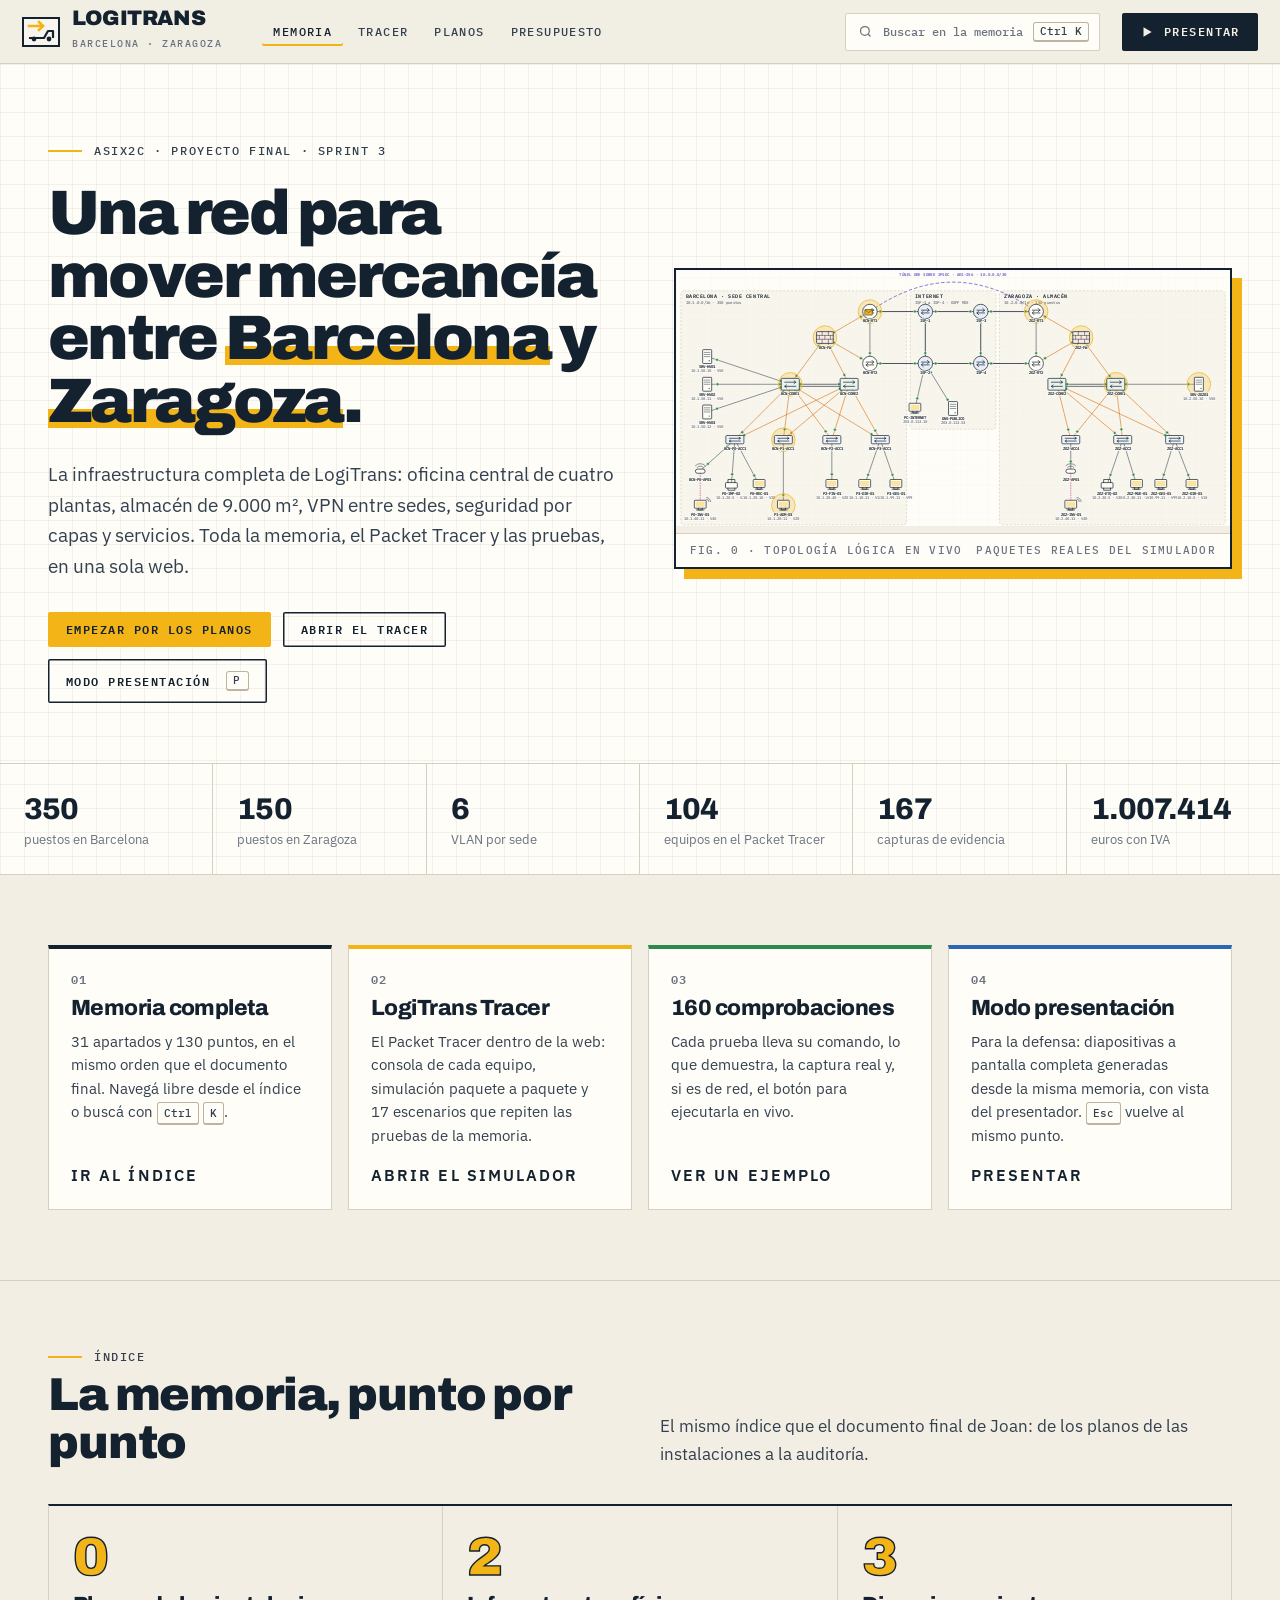
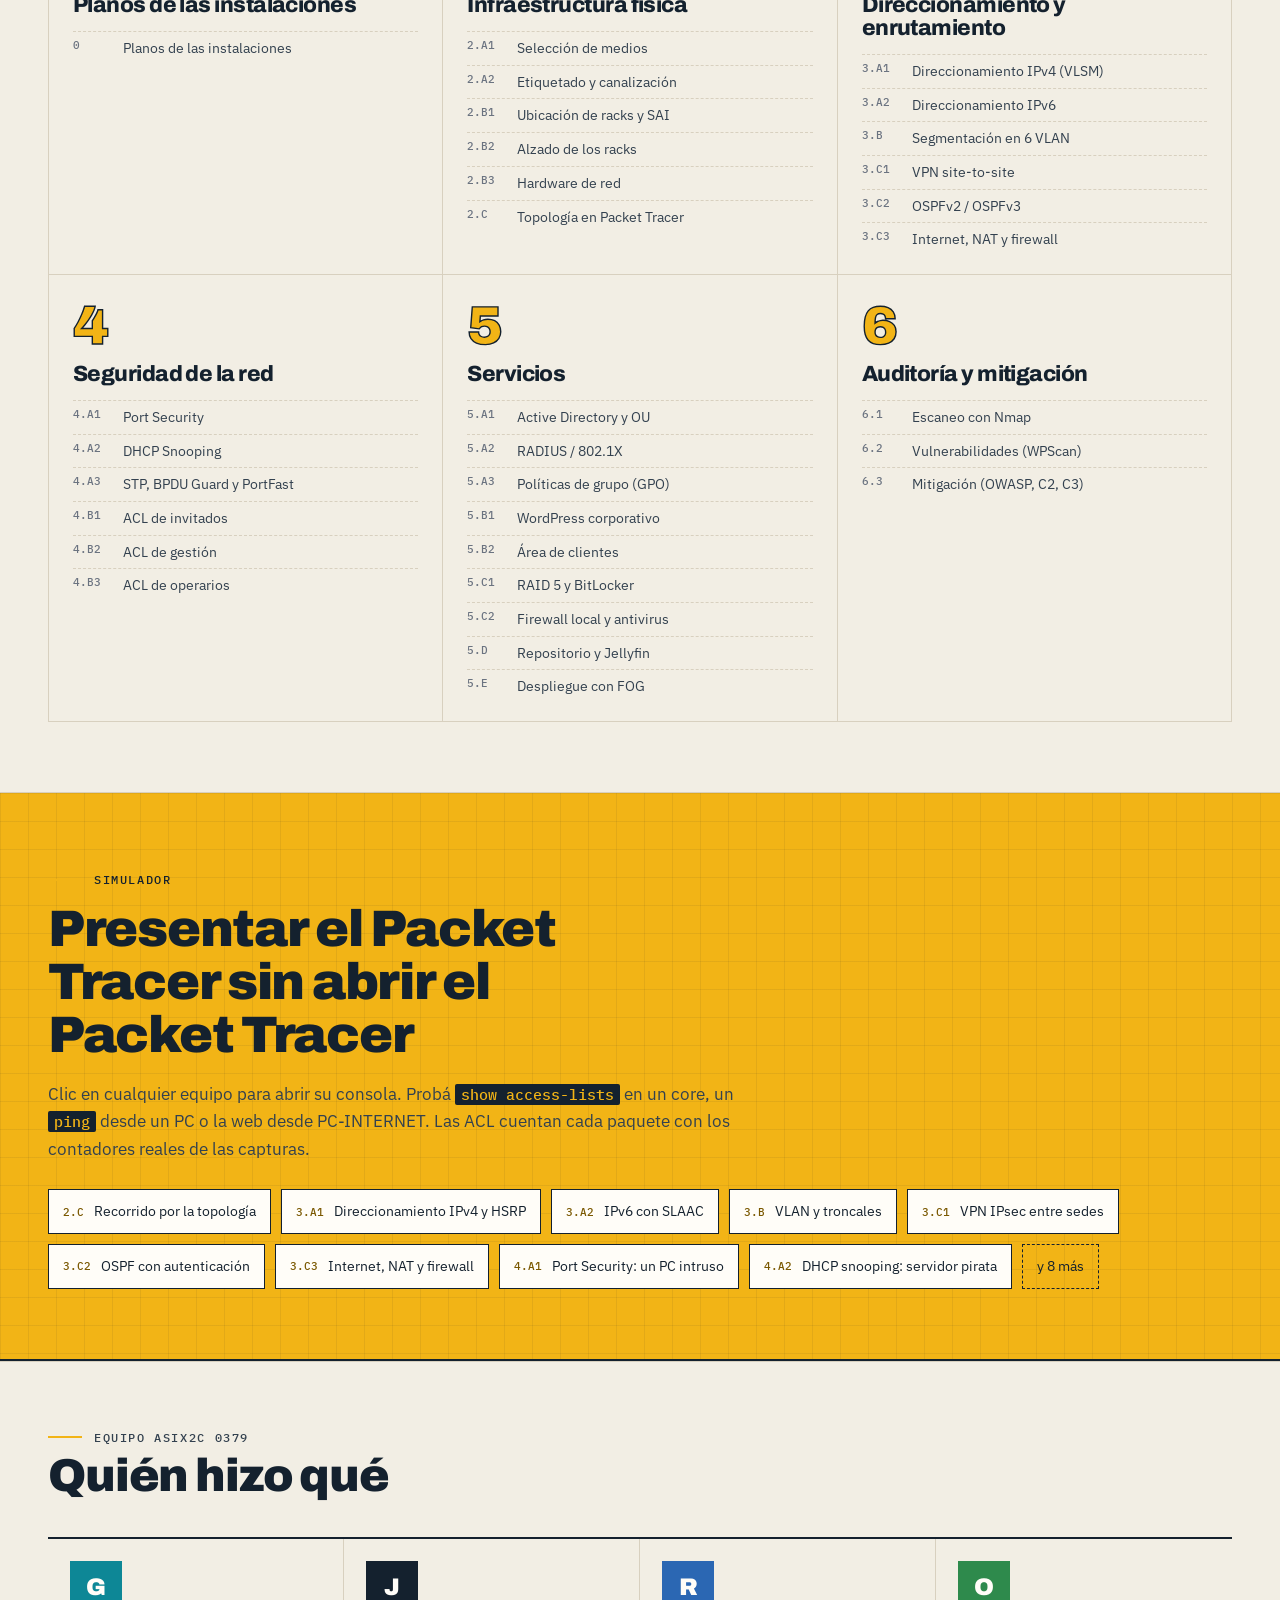
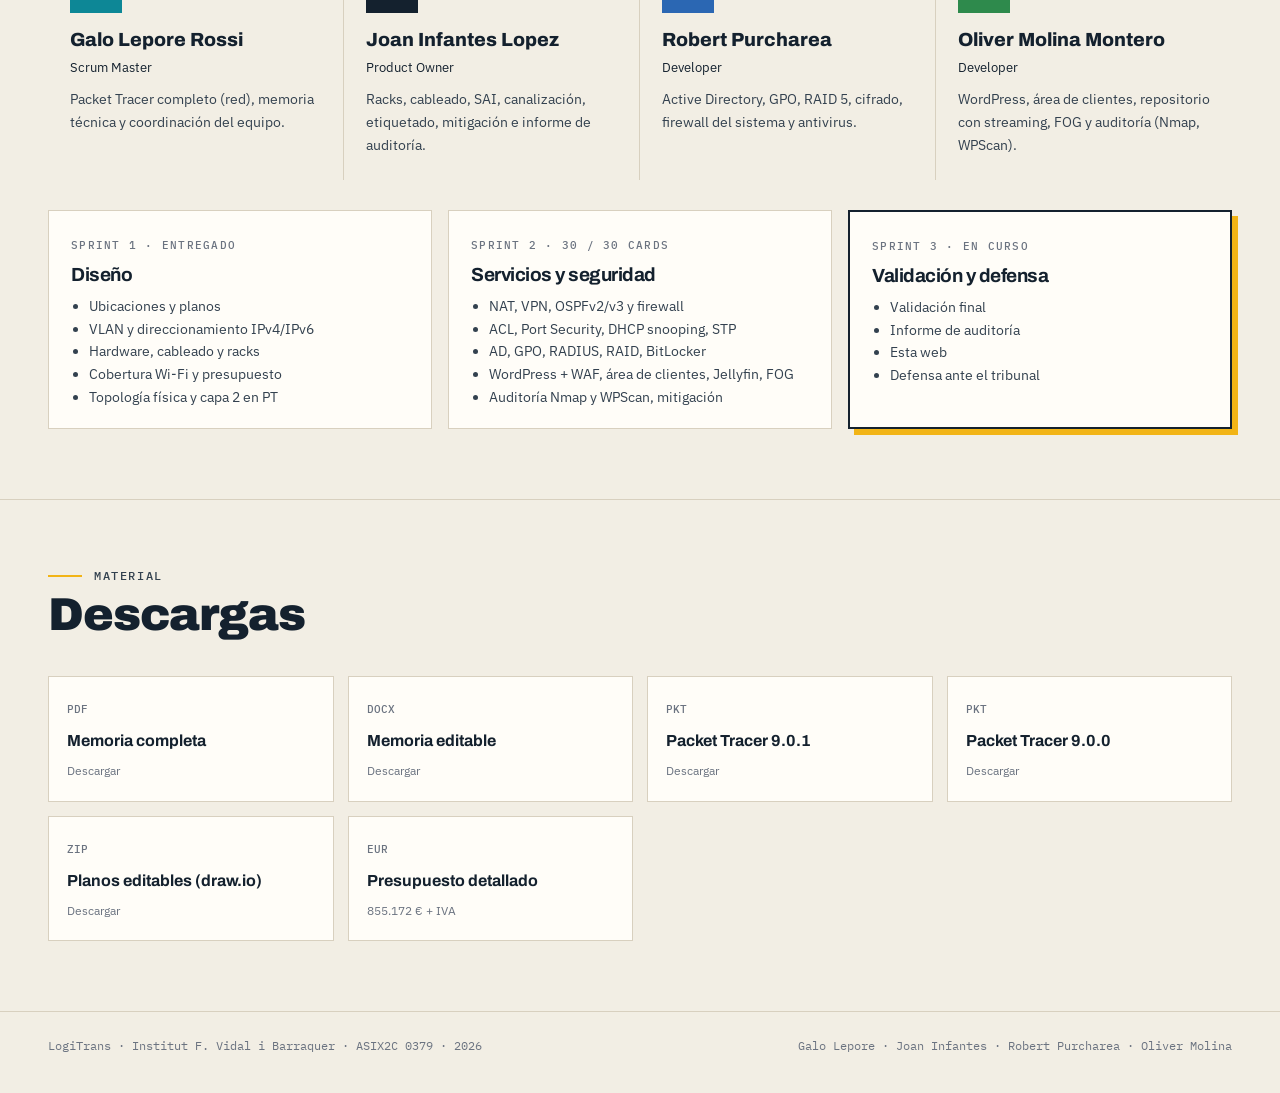
==== commit e5f77b72: "Web v2: memoria completa en claro, LogiTrans Tracer y modo presentación - Paleta clara de la web cor" ====
--- a/index.html
+++ b/index.html
@@ -3,577 +3,117 @@
 <head>
 <meta charset="utf-8">
 <meta name="viewport" content="width=device-width, initial-scale=1">
-<title>LOGITRANS // NETWORK OS · Proyecto ASIX2C</title>
-<meta name="description" content="LogiTrans: la infraestructura de red completa de una empresa de logística con sede en Barcelona y almacén en Zaragoza. Proyecto final ASIX2C, Institut F. Vidal i Barraquer.">
-<meta name="theme-color" content="#05070D">
-<meta property="og:title" content="LOGITRANS // NETWORK OS">
-<meta property="og:description" content="500 equipos, 2 sedes, 1 red. El proyecto LogiTrans, funcionando en el navegador.">
+<title>LogiTrans · Memoria del proyecto de red</title>
+<meta name="description" content="Proyecto de infraestructura de red de LogiTrans: oficina central de Barcelona y almacén de Zaragoza. Memoria interactiva, simulador de red y modo presentación.">
+<meta name="theme-color" content="#F2EEE4">
 <link rel="icon" href="assets/img/favicon.svg" type="image/svg+xml">
 <link rel="stylesheet" href="css/fonts.css">
-<link rel="stylesheet" href="css/base.css">
-<link rel="stylesheet" href="css/hud.css">
-<link rel="stylesheet" href="css/chapters.css">
+<link rel="stylesheet" href="css/app.css">
+<link rel="stylesheet" href="css/widgets.css">
+<link rel="stylesheet" href="css/tracer.css">
+<link rel="stylesheet" href="css/present.css">
 </head>
 <body>
+<div class="app" id="app">
+  <header class="top">
+    <button class="menu-btn" data-act="menu" aria-label="Abrir índice"><svg viewBox="0 0 24 24" fill="none" stroke="currentColor" stroke-width="2"><path d="M3 6h18M3 12h18M3 18h18"/></svg></button>
+    <a class="brand" href="#/" aria-label="Portada">
+      <svg viewBox="0 0 38 30" aria-hidden="true"><rect x="1" y="1" width="36" height="28" fill="#F8F5EE" stroke="#14212E" stroke-width="2"/><path d="M7 21h15l4-7h5v7" fill="none" stroke="#14212E" stroke-width="2.2" stroke-linejoin="round"/><circle cx="12" cy="22" r="2.4" fill="#14212E"/><circle cx="27" cy="22" r="2.4" fill="#14212E"/><path d="M7 9h14m-4-4 4 4-4 4" fill="none" stroke="#F2B416" stroke-width="2.6" stroke-linecap="square"/></svg>
+      <span><b>LOGITRANS</b><small>Barcelona · Zaragoza</small></span>
+    </a>
+    <nav>
+      <a href="#/" data-nav="home">Memoria</a>
+      <a href="#/tracer" data-nav="tracer">Tracer</a>
+      <a href="#/s/0" data-nav="planos">Planos</a>
+      <a href="#/presupuesto" data-nav="presupuesto">Presupuesto</a>
+    </nav>
+    <span class="sp"></span>
+    <button class="search-btn" data-act="search" aria-label="Buscar"><svg width="15" height="15" viewBox="0 0 24 24" fill="none" stroke="currentColor" stroke-width="2"><circle cx="11" cy="11" r="7"/><path d="m20 20-4-4"/></svg><span>Buscar en la memoria</span><kbd>Ctrl K</kbd></button>
+    <button class="btn present" data-act="present"><svg width="14" height="14" viewBox="0 0 24 24" fill="currentColor"><path d="M6 4v16l14-8z"/></svg><span>Presentar</span></button>
+  </header>
 
-<!-- ============ BOOT ============ -->
-<div id="boot" role="dialog" aria-label="Arranque">
-  <div>
-    <div class="log" id="boot-log"></div>
-    <div class="bar"><i id="boot-bar"></i></div>
-  </div>
-  <div class="logo" id="boot-logo">LOGI<em>TRANS</em></div>
-  <div class="skip"><span>CLIC O CUALQUIER TECLA PARA ENTRAR</span><span>ASIX2C 0379 · INSTITUT F. VIDAL I BARRAQUER</span></div>
+  <aside class="side" id="side">
+    <h6 class="lbl">Índice de la memoria</h6>
+    <ul class="toc" id="toc"></ul>
+    <div class="side-foot">
+      <a href="downloads/LogiTrans_Memoria.pdf" download>Memoria completa (PDF)</a>
+      <a href="downloads/LogiTrans_PacketTracer_PT9.0.1.pkt" download>Packet Tracer (.pkt)</a>
+      <a href="#" data-act="help">Atajos de teclado</a>
+    </div>
+  </aside>
+
+  <main id="view" tabindex="-1"></main>
 </div>
 
-<div class="progress" id="progress"></div>
-
-<!-- ============ HUD ============ -->
-<header class="hud">
-  <a class="live" href="#inicio"><i></i><b>LOGITRANS</b><span class="hide-m">// NETWORK OS · logitrans.local</span></a>
-  <div class="tools">
-    <button id="btn-console" title="Consola (Ctrl+K)"><svg viewBox="0 0 24 24" fill="none" stroke="currentColor" stroke-width="2"><path d="m4 17 6-6-6-6M12 19h8"/></svg><span class="lbl">Consola</span></button>
-    <button id="btn-pres" title="Modo presentación (P)"><svg viewBox="0 0 24 24" fill="none" stroke="currentColor" stroke-width="2"><rect x="2" y="4" width="20" height="13" rx="2"/><path d="M8 21h8M12 17v4"/></svg><span class="lbl">Presentar</span></button>
-    <button id="btn-rubric" title="Rúbrica (R)"><svg viewBox="0 0 24 24" fill="none" stroke="currentColor" stroke-width="2"><path d="M9 11l3 3 8-8"/><path d="M20 12v7a2 2 0 0 1-2 2H6a2 2 0 0 1-2-2V5a2 2 0 0 1 2-2h9"/></svg><span class="lbl">Rúbrica</span></button>
-    <span class="sep"></span>
-    <button id="btn-theme" title="Modo NOC / modo plano (T)"><svg viewBox="0 0 24 24" fill="none" stroke="currentColor" stroke-width="2"><circle cx="12" cy="12" r="4"/><path d="M12 2v2M12 20v2M4.9 4.9l1.4 1.4M17.7 17.7l1.4 1.4M2 12h2M20 12h2M4.9 19.1l1.4-1.4M17.7 6.3l1.4-1.4"/></svg></button>
-    <button id="btn-sound" title="Sonido (M)"><svg viewBox="0 0 24 24" fill="none" stroke="currentColor" stroke-width="2"><path d="M11 5 6 9H2v6h4l5 4V5z"/><path id="snd-x" d="m23 9-6 6M17 9l6 6"/></svg></button>
-    <button id="btn-help" title="Atajos (?)"><svg viewBox="0 0 24 24" fill="none" stroke="currentColor" stroke-width="2"><circle cx="12" cy="12" r="10"/><path d="M9.1 9a3 3 0 0 1 5.8 1c0 2-3 3-3 3M12 17h.01"/></svg></button>
-    <span class="sep"></span>
-    <span id="clock">--:--:--</span>
-  </div>
-</header>
-
-<nav class="trace" id="trace" aria-label="Recorrido"></nav>
-
-<main id="main">
-
-<!-- 01 ============ INICIO ============ -->
-<section class="slide" id="inicio" data-title="Inicio" data-speaker="galo">
-  <canvas id="hero-net" aria-hidden="true"></canvas>
-  <div class="slide-inner hero-c">
-    <div class="eyebrow rv">PROJECTE · ASIX2C 0379 · INSTITUT F. VIDAL I BARRAQUER</div>
-    <h1 class="hero-title rv d1">LOGI<em>TRANS</em></h1>
-    <p class="hero-sub rv d2">Una red. <b>Dos sedes.</b> Quinientos equipos. Todo lo que construimos, <b>funcionando delante tuyo</b>.</p>
-    <div class="stats hero-stats rv d3">
-      <div class="stat"><div class="n" data-count="500">0</div><div class="l">equipos</div></div>
-      <div class="stat"><div class="n" data-count="2">0</div><div class="l">sedes</div></div>
-      <div class="stat"><div class="n" data-count="6">0</div><div class="l">VLAN</div></div>
-      <div class="stat"><div class="n" data-count="105">0</div><div class="l">equipos en PT</div></div>
-      <div class="stat"><div class="n" data-count="71">0</div><div class="l">AP Wi-Fi 6</div></div>
-      <div class="stat"><div class="n" data-count="1034758" data-suffix=" €">0</div><div class="l">presupuesto</div></div>
-    </div>
-    <div class="hero-actions rv d4">
-      <a class="btn" href="#encargo">Iniciar recorrido</a>
-      <button class="btn ghost" data-act="pres">Modo presentación <kbd>P</kbd></button>
-      <button class="btn sig" data-act="console">Abrir consola <kbd>Ctrl K</kbd></button>
-    </div>
-  </div>
-  <div class="hero-foot mono">GALO LEPORE ROSSI · JOAN INFANTES LOPEZ · ROBERT PURCHAREA · OLIVER MOLINA MONTERO</div>
-</section>
-
-<!-- 02 ============ EL ENCARGO ============ -->
-<section class="slide" id="encargo" data-title="El encargo" data-speaker="galo">
-  <div class="slide-inner">
-    <div class="ch-n rv">Hop 02 · <b>El encargo</b></div>
-    <h2 class="ch-t rv">Un cliente.<br><span class="o">Treinta requisitos.</span></h2>
-    <div class="grid split mt">
-      <div class="ticket rv" data-step="1">
-        <div class="ticket-h"><span class="tag sig">TICKET #LT-0001</span><span class="mono muted">De: Joan Cervós · cliente</span></div>
-        <h3>Infraestructura de red nueva para LogiTrans</h3>
-        <p>Somos una empresa de logística y transporte. Tenemos una <b>oficina central en Barcelona</b> (4 plantas, 350 equipos) y un <b>almacén en Zaragoza</b> (150 equipos). Queremos que funcionen como una sola red.</p>
-        <ul class="req" id="req-list">
-          <li>Cableado estructurado, racks, SAI y hardware real</li>
-          <li>Seis VLAN, IPv4 con VLSM e IPv6</li>
-          <li>VPN IPsec entre sedes, OSPF autenticado y NAT</li>
-          <li>Seguridad de capa 2 y ACL por departamento</li>
-          <li>Active Directory, GPO y RADIUS</li>
-          <li>Web corporativa con WAF y área de clientes</li>
-          <li>RAID 5, cifrado, firewall y antivirus</li>
-          <li>Repositorio con streaming y despliegue de imágenes</li>
-          <li>Auditoría propia y plan de mitigación</li>
-        </ul>
-      </div>
-      <div class="panel rv d2" data-step="2">
-        <h4>Rúbrica del Sprint 2 <em id="rub-sum"></em></h4>
-        <div class="rubric-grid" id="rubric-grid"></div>
-        <div class="rubric-legend mono"><span><i class="s0"></i>0 en el Sprint 1</span><span><i class="s1"></i>1</span><span><i class="s2"></i>2</span><span><i class="s3"></i>3</span><span class="sig">Clic en cada punto para ir a la parte de la web donde lo resolvemos</span></div>
-      </div>
-    </div>
-  </div>
-</section>
-
-<!-- 03 ============ LAS SEDES ============ -->
-<section class="slide" id="sedes" data-title="Las sedes" data-speaker="joan">
-  <div class="slide-inner">
-    <div class="head-row">
-      <div>
-        <div class="ch-n rv">Hop 03 · <b>Diseño físico</b></div>
-        <h2 class="ch-t rv">Dos edificios.<br><span class="o">Una estrella.</span></h2>
-        <p class="ch-d rv">Las dos sedes se cablean en estrella: un armario principal del que sale <b>fibra OM4</b> a los armarios de planta, y de ahí <b>Cat 6A</b> a cada roseta, sin pasar nunca de 90 m de cobre.</p>
-      </div>
-    </div>
-    <div class="grid split-r mt sites">
-      <div class="panel site-bcn rv" data-step="1">
-        <h4>Oficina central · Barcelona <em>One Parc Central · 22@</em></h4>
-        <div class="iso-wrap" id="iso-bcn"></div>
-        <div class="stats mini-stats"><div class="stat"><div class="n">4 × 1.000</div><div class="l">m² por planta</div></div><div class="stat"><div class="n">302</div><div class="l">puestos en planos</div></div><div class="stat"><div class="n">54</div><div class="l">AP</div></div><div class="stat"><div class="n">12</div><div class="l">switches de acceso</div></div></div>
-      </div>
-      <div class="panel site-zgz rv d2" data-step="2">
-        <h4>Almacén · Zaragoza <em>PLAZA · Nave P3</em></h4>
-        <div class="nave" id="nave-zgz"></div>
-        <div class="stats mini-stats"><div class="stat"><div class="n">9.000</div><div class="l">m² · 150 × 60 m</div></div><div class="stat"><div class="n">9</div><div class="l">muelles</div></div><div class="stat"><div class="n">17</div><div class="l">AP</div></div><div class="stat"><div class="n">135 m</div><div class="l">fibra al IDF-02</div></div></div>
-      </div>
-    </div>
-  </div>
-</section>
-
-<!-- 04 ============ LOS PLANOS ============ -->
-<section class="slide" id="planos" data-title="Los planos" data-speaker="joan">
-  <div class="slide-inner">
-    <div class="head-row">
-      <div>
-        <div class="ch-n rv">Hop 04 · <b>Plànols</b></div>
-        <h2 class="ch-t rv">Cada sala,<br><span class="o">su VLAN.</span></h2>
-      </div>
-      <div class="chips rv" id="floor-tabs"></div>
-    </div>
-    <div class="grid split-r mt">
-      <div class="plan-view rv" id="plan-view">
-        <img id="plan-img" src="assets/planos/p1.webp" alt="Plano de la planta">
-        <div class="plan-scan"></div>
-      </div>
-      <div class="panel rv d2" id="plan-info"></div>
-    </div>
-  </div>
-</section>
-
-<!-- 05 ============ EL CABLE ============ -->
-<section class="slide" id="cable" data-title="El cable" data-speaker="joan">
-  <div class="slide-inner">
-    <div class="ch-n rv">Hop 05 · <b>Medios y etiquetado</b></div>
-    <h2 class="ch-t rv">El cable dura<br><span class="o">veinte años.</span></h2>
-    <p class="ch-d rv">Es lo que menos se ve y lo que más cuesta arreglar. Por eso lo elegimos pensando en <b>durabilidad</b>, <b>normativa</b> (LSZH, TIA-568) y <b>margen</b> para subir a 10 Gb sin tocarlo.</p>
-    <div class="cable-run rv mt" id="cable-run" data-step="1"></div>
-    <div class="grid g3 mt">
-      <div class="panel rv" data-step="2" id="cmp-copper"></div>
-      <div class="panel rv d1" data-step="2" id="cmp-fiber"></div>
-      <div class="panel rv d2" data-step="3">
-        <h4>Decodificador de etiquetas <em>2.A2</em></h4>
-        <input class="lbl-in mono" id="lbl-in" value="FO-CPD-IDFP2-01" spellcheck="false" aria-label="Etiqueta">
-        <div class="lbl-out" id="lbl-out"></div>
-        <div class="chips mt-s" id="lbl-ex"></div>
-      </div>
-    </div>
-    <div class="cable-totals rv mt" data-step="3">
-      <div class="stat"><div class="n">36.500 m</div><div class="l">Cat 6A con margen · 37 bobinas</div></div>
-      <div class="stat"><div class="n">690</div><div class="l">tomas</div></div>
-      <div class="stat"><div class="n">520 m</div><div class="l">fibra OM4</div></div>
-      <div class="stat"><div class="n">≈ 900 m</div><div class="l">bandeja metálica</div></div>
-      <div class="patch" id="patch-colors"></div>
-    </div>
-  </div>
-</section>
-
-<!-- 06 ============ EL RACK ============ -->
-<section class="slide" id="rack" data-title="El rack" data-speaker="joan">
-  <div class="slide-inner">
-    <div class="head-row">
-      <div>
-        <div class="ch-n rv">Hop 06 · <b>Racks, SAI y hardware</b></div>
-        <h2 class="ch-t rv">42 unidades.<br><span class="o">Ni una al azar.</span></h2>
-      </div>
-      <div class="chips rv" id="rack-tabs"></div>
-    </div>
-    <div class="grid rack-layout mt">
-      <div class="rack-col rv" id="rack-view"></div>
-      <div class="rack-side">
-        <div class="panel rv" id="rack-detail"></div>
-        <div class="panel rv d1 ups" id="ups-panel" data-step="1">
-          <h4>Corte de luz <em id="ups-model"></em></h4>
-          <div class="ups-row"><div class="ups-time mono" id="ups-time">15:00</div><div class="ups-bat"><i id="ups-fill"></i></div></div>
-          <p class="muted small" id="ups-txt">SAI online de doble conversión: la corriente pasa siempre por rectificador e inversor. No hay tiempo de transferencia.</p>
-          <button class="btn small" id="ups-go">Cortar la luz</button>
-        </div>
-        <div class="rv d2"><button class="ev-btn" data-ev="rack">Ver alzados de la memoria</button></div>
-      </div>
-    </div>
-  </div>
-</section>
-
-<!-- 07 ============ LA RED ============ -->
-<section class="slide" id="red" data-title="La red" data-speaker="galo">
-  <div class="slide-inner wide">
-    <div class="head-row">
-      <div>
-        <div class="ch-n rv">Hop 07 · <b>Diseño lógico</b></div>
-        <h2 class="ch-t rv">La red, <span class="o">viva.</span></h2>
-      </div>
-      <p class="ch-d rv small-d">Doble troncal en cada switch de acceso, cores unidos por <b>EtherChannel LACP</b>, ASA con cuatro patas y dos routers por sede contra cuatro ISP. Ningún cable ni equipo es imprescindible. Elegí origen, destino y servicio, y mandá el paquete.</p>
-    </div>
-    <div class="topo-wrap rv mt-s">
-      <svg id="topo" viewBox="0 0 1600 760" role="img" aria-label="Topología de LogiTrans"></svg>
-      <div class="topo-info panel tight" id="topo-info"></div>
-    </div>
-    <div class="sim rv" data-step="1">
-      <div class="sim-f"><label>Origen</label><select id="sim-src"></select></div>
-      <div class="sim-f"><label>Destino</label><select id="sim-dst"></select></div>
-      <div class="sim-f"><label>Servicio</label><select id="sim-svc"></select></div>
-      <button class="btn" id="sim-go">Enviar paquete</button>
-      <div class="sim-out mono" id="sim-out">Elegí una prueba o probá una de estas:</div>
-      <div class="chips" id="sim-presets"></div>
-      <div class="sim-extra">
-        <div class="chips" id="vlan-chips"></div>
-        <button class="btn small ghost" id="stp-cut">Cortar troncal P1 → CORE1</button>
-        <button class="ev-btn" data-ev="acl">ACL</button><button class="ev-btn" data-ev="vlan">VLAN</button><button class="ev-btn" data-ev="pt">PT</button>
-      </div>
-    </div>
-  </div>
-</section>
-
-<!-- 08 ============ LAS DIRECCIONES ============ -->
-<section class="slide" id="ip" data-title="Las direcciones" data-speaker="galo">
-  <div class="slide-inner">
-    <div class="head-row">
-      <div>
-        <div class="ch-n rv">Hop 08 · <b>IPv4 VLSM + IPv6</b></div>
-        <h2 class="ch-t rv">Cada IP<br><span class="o">se explica sola.</span></h2>
-      </div>
-      <div class="ipdecode rv" id="ipdecode"></div>
-    </div>
-    <div class="grid split-r mt">
-      <div class="panel rv" data-step="1">
-        <h4>Bloques VLSM a escala <em id="vlsm-mode">IPv4</em></h4>
-        <div class="vlsm" id="vlsm"></div>
-        <div class="chips mt-s"><button class="chip on" id="v4btn">IPv4</button><button class="chip" id="v6btn">IPv6 dual stack</button></div>
-      </div>
-      <div class="panel rv d1" id="vlsm-detail" data-step="1"></div>
-    </div>
-    <div class="ip-foot rv mt" data-step="2">
-      <div class="stat"><div class="n">≈ 1.240</div><div class="l">direcciones asignadas</div></div>
-      <div class="stat"><div class="n">&lt; 0,01 %</div><div class="l">del 10.0.0.0/8</div></div>
-      <div class="stat"><div class="n">253</div><div class="l">delegaciones futuras sin tocar nada</div></div>
-      <div class="stat"><div class="n">/52</div><div class="l">un prefijo IPv6 por sede</div></div>
-      <div><button class="ev-btn" data-ev="ipv4">IPv4 en PT</button> <button class="ev-btn" data-ev="ipv6">IPv6 en PT</button></div>
-    </div>
-  </div>
-</section>
-
-<!-- 09 ============ EL TÚNEL ============ -->
-<section class="slide" id="tunel" data-title="El túnel" data-speaker="galo">
-  <div class="slide-inner">
-    <div class="ch-n rv">Hop 09 · <b>VPN IPsec + OSPF</b></div>
-    <h2 class="ch-t rv">Por Internet,<br><span class="o">pero ilegible.</span></h2>
-    <div class="tunnel rv mt" id="tunnel" data-step="1">
-      <div class="tn-end"><b>BCN-RT1</b><span class="mono">85.100.1.2 · Tunnel0 10.0.0.1</span></div>
-      <div class="tn-pipe"><div class="tn-label mono">GRE sobre IPsec · ESP AES-256 + SHA-HMAC · DH grupo 5</div><div class="tn-packets" id="tn-packets"></div></div>
-      <div class="tn-end r"><b>ZGZ-RT1</b><span class="mono">85.100.2.2 · Tunnel0 10.0.0.2</span></div>
-    </div>
-    <div class="grid g3 mt">
-      <div class="panel rv" data-step="2">
-        <h4>Lo que ve un espía <em>tcpdump</em></h4>
-        <div class="cipher mono" id="cipher"></div>
-        <input class="lbl-in mono mt-s" id="cipher-in" value="ping 10.2.50.10 desde P1-ADM-03" aria-label="Texto a cifrar">
-      </div>
-      <div class="panel rv d1" data-step="3">
-        <h4>Vecindad OSPF <em>proceso 10 · MD5</em></h4>
-        <div class="ospf" id="ospf"></div>
-        <button class="btn small mt-s" id="ospf-go">Levantar adyacencia</button>
-      </div>
-      <div class="panel rv d2 honest" data-step="4">
-        <h4>Limitaciones de Packet Tracer <em>honestidad</em></h4>
-        <p><b>OSPFv3 + IPsec:</b> <span class="mono">ipv6 ospf authentication ipsec spi 256 sha1</span> devuelve <span class="bad mono">% Invalid input</span>. Dejamos MD5 en OSPFv2 y lo documentamos.</p>
-        <p><b>OSPFv3 por GRE:</b> no forma vecindad en PT. Entre sedes usamos rutas estáticas IPv6 a los /52 de cada sede, que es equivalente.</p>
-        <p class="muted">En IOS real las dos cosas funcionan.</p>
-        <button class="ev-btn" data-ev="ospf">OSPF</button> <button class="ev-btn" data-ev="vpn">VPN</button>
-      </div>
-    </div>
-  </div>
-</section>
-
-<!-- 10 ============ NAT Y FIREWALL ============ -->
-<section class="slide" id="nat" data-title="NAT y firewall" data-speaker="galo">
-  <div class="slide-inner">
-    <div class="ch-n rv">Hop 10 · <b>Internet, NAT y ASA</b></div>
-    <h2 class="ch-t rv">Para Internet,<br><span class="o">somos una IP.</span></h2>
-    <div class="nat-stage rv mt" id="nat-stage" data-step="1"></div>
-    <div class="grid g2 mt">
-      <div class="panel rv" data-step="2">
-        <h4>Traducciones en BCN-RT1 <em>show ip nat translations</em></h4>
-        <table class="t mono" id="nat-table"><thead><tr><th>Pro</th><th>Inside global</th><th>Inside local</th><th>Outside global</th></tr></thead><tbody></tbody></table>
-        <div class="chips mt-s"><button class="chip" data-nat="pat">PAT: un PC navega</button><button class="chip" data-nat="static">NAT estático: alguien entra a la web</button></div>
-      </div>
-      <div class="panel rv d1" data-step="3">
-        <h4>BCN-FW · ASA 5506-X <em>4 interfaces</em></h4>
-        <div class="asa" id="asa"></div>
-        <p class="muted small mt-s">El ASA de Packet Tracer no guarda estado de TCP: por eso hay reglas explícitas para las respuestas (web, SSH a routers y RADIUS). En un ASA real no hacen falta.</p>
-        <button class="ev-btn" data-ev="nat">NAT y firewall</button>
-      </div>
-    </div>
-  </div>
-</section>
-
-<!-- 11 ============ EL ATAQUE ============ -->
-<section class="slide" id="ataque" data-title="El ataque" data-speaker="galo">
-  <div class="slide-inner">
-    <div class="head-row">
-      <div>
-        <div class="ch-n rv">Hop 11 · <b>Seguridad capa 2 y capa 3</b></div>
-        <h2 class="ch-t rv">Atacanos.<br><span class="o">Dale.</span></h2>
-      </div>
-      <p class="ch-d rv small-d">Diez ataques de la tabla de mitigación, lanzables en vivo contra un switch de acceso. Cada defensa es configuración real del Packet Tracer.</p>
-    </div>
-    <div class="grid atk-layout mt">
-      <div class="atk-list rv" id="atk-list" data-step="1"></div>
-      <div class="panel rv d1 atk-arena" data-step="1">
-        <h4><span id="atk-title">BCN-P1-ACC1 · Fa0/1–24</span> <em id="atk-state">EN ESPERA</em></h4>
-        <div class="switch" id="switch"></div>
-        <div class="atk-desc" id="atk-desc"></div>
-        <div class="atk-actions"><button class="btn" id="atk-go">Lanzar ataque</button><button class="btn ghost" id="atk-reset">Restablecer</button><button class="ev-btn" data-ev="l2">Pruebas reales</button></div>
-        <div class="term atk-term"><div class="term-bar"><i></i><i></i><i></i><span id="atk-term-t">BCN-P1-ACC1 · consola</span></div><pre id="atk-log"></pre></div>
-      </div>
-    </div>
-  </div>
-</section>
-
-<!-- 12 ============ SERVICIOS ============ -->
-<section class="slide" id="servicios" data-title="Servicios Windows" data-speaker="robert">
-  <div class="slide-inner">
-    <div class="head-row">
-      <div>
-        <div class="ch-n rv">Hop 12 · <b>Active Directory, GPO, RADIUS</b></div>
-        <h2 class="ch-t rv">logitrans<span class="b">.local</span></h2>
-      </div>
-      <p class="ch-d rv small-d">Windows Server 2022 en SRV-AD: dominio, DHCP, DNS con horizonte dividido y NPS. Abrí las herramientas como si estuvieras sentado en el servidor.</p>
-    </div>
-    <div class="desktop rv mt-s" id="desktop" data-step="1">
-      <div class="dt-area" id="dt-area"></div>
-      <div class="dt-icons" id="dt-icons"></div>
-      <div class="dt-task"><span class="dt-start">&#8862;</span><span id="dt-tasks"></span><span class="dt-clock mono" id="dt-clock"></span></div>
-    </div>
-  </div>
-</section>
-
-<!-- 13 ============ DATOS ============ -->
-<section class="slide" id="datos" data-title="RAID y cifrado" data-speaker="robert">
-  <div class="slide-inner">
-    <div class="ch-n rv">Hop 13 · <b>RAID 5, BitLocker, firewall y antivirus</b></div>
-    <h2 class="ch-t rv">Sacá un disco.<br><span class="o">Robalo. Da igual.</span></h2>
-    <div class="grid g3 mt">
-      <div class="panel rv" data-step="1">
-        <h4>Pool-RAID · Disco-Datos <em id="raid-lbl">HEALTHY</em></h4>
-        <div class="disks" id="disks"></div>
-        <div class="raid-st mono" id="raid-st"></div>
-        <p class="muted small">Storage Spaces en Parity: datos y paridad repartidos en 3 discos de 5 GB. Hacé clic en un disco para quitarlo, igual que en la prueba.</p>
-      </div>
-      <div class="panel rv d1" data-step="2">
-        <h4>Robo del disco <em>BitLocker XTS-AES 128</em></h4>
-        <div class="term"><div class="term-bar"><i></i><i></i><i></i><span>ubuntu@ladron</span></div><pre id="bl-term"></pre></div>
-        <button class="btn small mt-s" id="bl-go">Montar el disco robado</button>
-      </div>
-      <div class="panel rv d2" data-step="3">
-        <h4>Defensa del host <em>5.C2</em></h4>
-        <ul class="checks">
-          <li><b>Firewall de Windows Defender</b> en Dominio, Privado y Público, bloqueo por defecto, vía GPO.</li>
-          <li><b>Solo las reglas necesarias:</b> DNS, SMB, Core Networking y NPS.</li>
-          <li><b>Microsoft Defender</b>: análisis diario 5:27 y semanal los viernes 20:30.</li>
-          <li><b>Logs en \\SRV-AD\Logs</b> sobre R: cifrado. Solo <b>Grupo-Gestio</b> lee, desde la VLAN 99.</li>
-          <li><b>Documentos en el servidor</b>, no en el PC: Redireccion-Docs y unidad S:.</li>
-        </ul>
-        <button class="ev-btn" data-ev="storage">RAID y cifrado</button> <button class="ev-btn" data-ev="fwav">Firewall y AV</button>
-      </div>
-    </div>
-  </div>
-</section>
-
-<!-- 14 ============ WEB Y APPS ============ -->
-<section class="slide" id="web" data-title="Web y aplicaciones" data-speaker="oliver">
-  <div class="slide-inner">
-    <div class="ch-n rv">Hop 14 · <b>WordPress, clientes, medios y FOG</b></div>
-    <h2 class="ch-t rv">Cinco contenedores.<br><span class="o">Una sola puerta.</span></h2>
-    <div class="grid g2 mt">
-      <div class="panel rv" data-step="1">
-        <h4>docker compose · SRV-HV03 <em>10.1.50.12 ↔ 85.100.1.18</em></h4>
-        <div class="stack" id="stack"></div>
-        <button class="btn small mt-s" id="stack-up">docker compose up -d --wait</button>
-      </div>
-      <div class="panel rv d1" data-step="2">
-        <h4>Área de clientes · probala <em>logitrans.com/clients</em></h4>
-        <div class="portal" id="portal"></div>
-      </div>
-    </div>
-    <div class="grid g3 mt">
-      <div class="panel rv tight" data-step="3"><h4>WAF Wordfence <em>Free</em></h4><div class="waf" id="waf"></div></div>
-      <div class="panel rv d1 tight" data-step="3"><h4>Repositorio + Jellyfin <em>sin descargas</em></h4><div id="repo"></div></div>
-      <div class="panel rv d2 tight" data-step="3"><h4>FOG · despliegue PXE <em>win10-base</em></h4><div id="fog"></div></div>
-    </div>
-    <div class="mt-s rv"><button class="ev-btn" data-ev="web">Web y clientes</button> <button class="ev-btn" data-ev="repo">Repositorio</button> <button class="ev-btn" data-ev="fog">FOG</button></div>
-  </div>
-</section>
-
-<!-- 15 ============ AUDITORÍA ============ -->
-<section class="slide" id="auditoria" data-title="Auditoría" data-speaker="oliver">
-  <div class="slide-inner">
-    <div class="ch-n rv">Hop 15 · <b>Nmap y WPScan</b></div>
-    <h2 class="ch-t rv">Nos atacamos<br><span class="o">primero.</span></h2>
-    <div class="grid g2 mt">
-      <div class="term rv audit-term" data-step="1"><div class="term-bar"><i></i><i></i><i></i><span>auditor@logitrans · nmap</span></div><pre id="nmap-term"></pre></div>
-      <div class="panel rv d1" data-step="2">
-        <h4>Puertos abiertos y decisión <em>6.1</em></h4>
-        <div class="ports" id="ports"></div>
-        <div class="chips mt-s"><button class="btn small" id="nmap-go">Repetir escaneo</button><button class="btn small ghost" id="fw-go">Aplicar firewall</button></div>
-      </div>
-    </div>
-    <div class="grid g2 mt">
-      <div class="term rv audit-term s" data-step="3"><div class="term-bar"><i></i><i></i><i></i><span>auditor@logitrans · wpscan</span></div><pre id="wp-term"></pre></div>
-      <div class="panel rv d1" data-step="3">
-        <h4>Resultado de WPScan <em>con token de API</em></h4>
-        <div class="wpres" id="wpres"></div>
-        <button class="ev-btn mt-s" data-ev="audit">Capturas de la auditoría</button>
-      </div>
-    </div>
-  </div>
-</section>
-
-<!-- 16 ============ MITIGACIÓN ============ -->
-<section class="slide" id="mitigacion" data-title="Mitigación" data-speaker="joan">
-  <div class="slide-inner">
-    <div class="head-row">
-      <div>
-        <div class="ch-n rv">Hop 16 · <b>OWASP Top 10 · capa 2 · capa 3</b></div>
-        <h2 class="ch-t rv">Diez riesgos.<br><span class="o">Diez respuestas.</span></h2>
-      </div>
-      <p class="ch-d rv small-d">OWASP Top 10 (2021) aplicado a WordPress y al área de clientes. Pasá el mouse por cada riesgo para ver cómo lo frenamos y en qué punto de la memoria está.</p>
-    </div>
-    <div class="owasp mt" id="owasp" data-step="1"></div>
-    <div class="findings rv mt" id="findings" data-step="3"></div>
-  </div>
-</section>
-
-<!-- 17 ============ CORRECCIONES ============ -->
-<section class="slide" id="correcciones" data-title="Correcciones" data-speaker="galo">
-  <div class="slide-inner">
-    <div class="ch-n rv">Hop 17 · <b>Revisión del Sprint 1</b></div>
-    <h2 class="ch-t rv">Lo que nos<br><span class="o">corrigió el profe.</span></h2>
-    <p class="ch-d rv">Y cómo lo resolvimos. Arrastrá cada tarjeta para ver el antes y el después.</p>
-    <div class="fixes mt" id="fixes" data-step="1"></div>
-  </div>
-</section>
-
-<!-- 18 ============ PRESUPUESTO ============ -->
-<section class="slide" id="presupuesto" data-title="Presupuesto" data-speaker="joan">
-  <div class="slide-inner">
-    <div class="ch-n rv">Hop 18 · <b>Presupuesto</b></div>
-    <h2 class="ch-t rv"><span id="budget-total">0</span> €</h2>
-    <p class="ch-d rv">IVA incluido. <b>855.172 €</b> sin IVA. Modelos reales, con precio de distribuidor.</p>
-    <div class="budget mt" id="budget" data-step="1"></div>
-  </div>
-</section>
-
-<!-- 19 ============ EQUIPO ============ -->
-<section class="slide" id="equipo" data-title="Equipo y Scrum" data-speaker="galo">
-  <div class="slide-inner">
-    <div class="ch-n rv">Hop 19 · <b>Equipo y metodología</b></div>
-    <h2 class="ch-t rv">Cuatro personas.<br><span class="o">Tres sprints.</span></h2>
-    <div class="team mt" id="team" data-step="1"></div>
-    <div class="sprints mt" id="sprints" data-step="2"></div>
-  </div>
-</section>
-
-<!-- 20 ============ CRÉDITOS ============ -->
-<section class="slide" id="creditos" data-title="Créditos" data-speaker="all">
-  <div class="slide-inner credits">
-    <div class="credits-roll" id="credits-roll"></div>
-    <div class="dl rv" data-step="1">
-      <div class="ch-n">Descargas</div>
-      <div class="dl-grid">
-        <a class="dl-i" href="downloads/LogiTrans_Memoria.pdf" download><b>Memoria final</b><span>PDF · 10 MB</span></a>
-        <a class="dl-i" href="downloads/LogiTrans_Memoria.docx" download><b>Memoria final</b><span>Word · 13 MB</span></a>
-        <a class="dl-i" href="downloads/LogiTrans_PacketTracer_PT9.0.1.pkt" download><b>Packet Tracer v5</b><span>PT 9.0.1 · 105 equipos</span></a>
-        <a class="dl-i" href="downloads/LogiTrans_PacketTracer_PT9.0.0.pkt" download><b>Packet Tracer v5</b><span>PT 9.0.0 (instituto)</span></a>
-        <a class="dl-i" href="downloads/LogiTrans_Planos_drawio.zip" download><b>Planos draw.io</b><span>ZIP · P0 · P1 · P2 · P3 · ZGZ</span></a>
-      </div>
-      <div class="qr-row"><div id="qr" class="qr"></div><div class="mono muted small" id="qr-url"></div></div>
-    </div>
-  </div>
-</section>
-
-</main>
-
-<!-- ============ PANELES FLOTANTES ============ -->
-<div class="presbar" id="presbar">
-  <span id="pb-n">01 / 20</span>
-  <span class="who" id="pb-who"></span>
-  <div class="prog"><i id="pb-prog"></i></div>
-  <span id="pb-timer">00:00</span>
-  <button id="pb-presenter" title="Vista de ponente (S)">Ponente</button>
-  <button id="pb-exit" title="Salir (Esc)">Salir</button>
-</div>
-<div id="blackout"></div>
-<div id="toast"></div>
-
-<div id="console" aria-label="Consola">
-  <div class="term">
-    <div class="term-bar"><i></i><i></i><i></i><span>NOC · P3-GES-01 · consola simulada con los datos reales del proyecto</span></div>
-    <pre id="con-out"></pre>
-    <div class="in"><label id="con-prompt">BCN-CORE1#</label><input id="con-in" autocomplete="off" spellcheck="false" aria-label="Comando"><span class="hint">Tab completa · Esc cierra</span></div>
+<!-- Buscador -->
+<div class="overlay" id="palette">
+  <div class="palette" role="dialog" aria-label="Buscar">
+    <input id="pal-in" placeholder="Buscar un punto, un comando, una captura… (por ejemplo «ospf», «bitlocker», «show vlan»)" autocomplete="off">
+    <ul id="pal-list"></ul>
+    <div class="foot"><span><kbd>↑</kbd> <kbd>↓</kbd> moverse</span><span><kbd>Enter</kbd> abrir</span><span><kbd>Esc</kbd> cerrar</span></div>
   </div>
 </div>
 
-<div id="lightbox" aria-label="Evidencias">
-  <header><span><b id="lb-title">Evidencias</b> · <span id="lb-n"></span></span><button class="x" id="lb-x">Cerrar · Esc</button></header>
-  <div class="stage"><button class="nav prev" id="lb-prev" aria-label="Anterior">&larr;</button><img id="lb-img" alt=""><button class="nav next" id="lb-next" aria-label="Siguiente">&rarr;</button></div>
-  <footer><div class="cap" id="lb-cap"></div><div class="strip" id="lb-strip"></div></footer>
+<!-- Ayuda -->
+<div class="overlay" id="help">
+  <div class="palette help-box">
+    <div class="help-in">
+      <span class="kick">Atajos de teclado</span>
+      <dl>
+        <dt><kbd>Ctrl</kbd> <kbd>K</kbd></dt><dd>Buscar en toda la memoria</dd>
+        <dt><kbd>P</kbd></dt><dd>Entrar en el modo presentación</dd>
+        <dt><kbd>T</kbd></dt><dd>Abrir LogiTrans Tracer</dd>
+        <dt><kbd>[</kbd> <kbd>]</kbd></dt><dd>Apartado anterior o siguiente</dd>
+        <dt><kbd>?</kbd></dt><dd>Esta ayuda</dd>
+        <dt colspan="2" class="lbl">En el modo presentación</dt><dd></dd>
+        <dt><kbd>→</kbd> <kbd>Espacio</kbd></dt><dd>Siguiente paso o diapositiva</dd>
+        <dt><kbd>←</kbd></dt><dd>Paso anterior</dd>
+        <dt><kbd>S</kbd></dt><dd>Vista del presentador en otra ventana</dd>
+        <dt><kbd>G</kbd></dt><dd>Ver todas las diapositivas</dd>
+        <dt><kbd>B</kbd></dt><dd>Pantalla en negro</dd>
+        <dt><kbd>Esc</kbd></dt><dd>Salir y seguir navegando en el mismo punto</dd>
+      </dl>
+      <button class="btn sm" data-act="help-close">Entendido</button>
+    </div>
+  </div>
 </div>
 
-<div class="overlay" id="help"><div class="box">
-  <h3>Atajos</h3>
-  <p class="muted">La web se puede recorrer con el scroll o presentar paso a paso.</p>
-  <div class="keys">
-    <div><span>Modo presentación</span><kbd>P</kbd></div>
-    <div><span>Siguiente / anterior paso</span><span><kbd>&rarr;</kbd> <kbd>&larr;</kbd> <kbd>Espacio</kbd></span></div>
-    <div><span>Vista de ponente</span><kbd>S</kbd></div>
-    <div><span>Pantalla completa</span><kbd>F</kbd></div>
-    <div><span>Pantalla en negro</span><kbd>B</kbd></div>
-    <div><span>Consola de comandos</span><span><kbd>Ctrl</kbd> <kbd>K</kbd></span></div>
-    <div><span>Rúbrica</span><kbd>R</kbd></div>
-    <div><span>Modo NOC / plano</span><kbd>T</kbd></div>
-    <div><span>Sonido</span><kbd>M</kbd></div>
-    <div><span>Ir a un capítulo</span><span><kbd>1</kbd> … <kbd>9</kbd></span></div>
-    <div><span>Esta ayuda</span><kbd>?</kbd></div>
-    <div><span>Cerrar</span><kbd>Esc</kbd></div>
-  </div>
-</div></div>
+<!-- Visor de capturas -->
+<div id="lightbox" role="dialog" aria-label="Capturas de la memoria">
+  <div class="lb-top"><b>Capturas reales</b><span id="lb-title"></span><span class="sp"></span><span id="lb-n"></span><button id="lb-x">Cerrar · Esc</button></div>
+  <div class="stage"><img id="lb-img" alt=""><button class="nav" id="lb-prev" aria-label="Anterior">‹</button><button class="nav" id="lb-next" aria-label="Siguiente">›</button></div>
+  <div id="lb-cap"></div>
+  <div id="lb-strip"></div>
+</div>
 
-<div class="overlay" id="rubric"><div class="box">
-  <h3>Rúbrica del Sprint 2</h3>
-  <p class="muted">Los 30 puntos, la nota que sacamos en el Sprint 1 y dónde lo resolvemos ahora. Clic para ir.</p>
-  <table class="t mt-s" id="rubric-table"><thead><tr><th>Punto</th><th>Criterio</th><th>Sprint 1</th><th>Comentario del profe</th><th></th></tr></thead><tbody></tbody></table>
-</div></div>
+<!-- Modo presentación -->
+<div id="deck" aria-hidden="true"></div>
+
+<div id="toast" role="status"></div>
 
 <script src="js/data/data.js"></script>
 <script src="js/data/evidence.js"></script>
-<script src="js/data/notes.js"></script>
 <script src="js/core/util.js"></script>
-<script src="js/core/audio.js"></script>
+<script src="js/core/doc.js"></script>
 <script src="js/core/lightbox.js"></script>
-<script src="js/core/engine.js"></script>
-<script src="js/core/presenter.js"></script>
-<script src="js/core/console.js"></script>
-<script src="js/scenes/boot.js"></script>
-<script src="js/scenes/hero.js"></script>
-<script src="js/scenes/encargo.js"></script>
-<script src="js/scenes/fisico.js"></script>
-<script src="js/scenes/rack.js"></script>
-<script src="js/scenes/topology.js"></script>
-<script src="js/scenes/ip.js"></script>
-<script src="js/scenes/tunel.js"></script>
-<script src="js/scenes/ataque.js"></script>
-<script src="js/scenes/desktop.js"></script>
-<script src="js/scenes/datos.js"></script>
-<script src="js/scenes/web.js"></script>
-<script src="js/scenes/auditoria.js"></script>
-<script src="js/scenes/cierre.js"></script>
+<script src="js/tracer/model.js"></script>
+<script src="js/tracer/cli.js"></script>
+<script src="js/tracer/cli-host.js"></script>
+<script src="js/widgets/w-fisico.js"></script>
+<script src="js/widgets/w-red.js"></script>
+<script src="js/widgets/w-seguridad.js"></script>
+<script src="js/widgets/w-servicios.js"></script>
+<script src="js/widgets/w-auditoria.js"></script>
+<script src="js/doc/d0-2.js"></script>
+<script src="js/doc/d3.js"></script>
+<script src="js/doc/d4.js"></script>
+<script src="js/doc/d5.js"></script>
+<script src="js/doc/d6.js"></script>
+<script src="js/tracer/scenarios.js"></script>
+<script src="js/tracer/ui.js"></script>
+<script src="js/core/home.js"></script>
+<script src="js/core/present.js"></script>
+<script src="js/data/slides.js"></script>
 <script src="js/main.js"></script>
 </body>
 </html>
--- a/css/fonts.css
+++ b/css/fonts.css
@@ -1,22 +1,12 @@
-/* Tipografías alojadas en el proyecto (OFL) */
-@font-face {
-  font-family: 'IBM Plex Sans';
-  font-style: normal;
-  font-weight: 300;
-  font-stretch: 100%;
-  font-display: swap;
-  src: url(../assets/fonts/IBMPlexSans-300-latin-ext.woff2) format('woff2');
-  unicode-range: U+0100-02BA, U+02BD-02C5, U+02C7-02CC, U+02CE-02D7, U+02DD-02FF, U+0304, U+0308, U+0329, U+1D00-1DBF, U+1E00-1E9F, U+1EF2-1EFF, U+2020, U+20A0-20AB, U+20AD-20C4, U+2113, U+2C60-2C7F, U+A720-A7FF;
-}
-@font-face {
-  font-family: 'IBM Plex Sans';
-  font-style: normal;
-  font-weight: 300;
-  font-stretch: 100%;
-  font-display: swap;
-  src: url(../assets/fonts/IBMPlexSans-300-latin.woff2) format('woff2');
-  unicode-range: U+0000-00FF, U+0131, U+0152-0153, U+02BB-02BC, U+02C6, U+02DA, U+02DC, U+0304, U+0308, U+0329, U+2000-206F, U+20AC, U+2122, U+2191, U+2193, U+2212, U+2215, U+FEFF, U+FFFD;
-}
+/* Archivo (titulares), IBM Plex Sans (texto), IBM Plex Mono (etiquetas y CLI). Todo local: funciona sin internet. */
+@font-face{font-family:'Archivo';font-style:normal;font-weight:400 900;font-display:swap;src:url(../assets/fonts/Archivo-400_900-latin-ext.woff2) format('woff2');unicode-range:U+0100-02BA, U+02BD-02C5, U+02C7-02CC, U+02CE-02D7, U+02DD-02FF, U+0304, U+0308, U+0329, U+1D00-1DBF, U+1E00-1E9F, U+1EF2-1EFF, U+2020, U+20A0-20AB, U+20AD-20C4, U+2113, U+2C60-2C7F, U+A720-A7FF;}
+@font-face{font-family:'Archivo';font-style:normal;font-weight:400 900;font-display:swap;src:url(../assets/fonts/Archivo-400_900-latin.woff2) format('woff2');unicode-range:U+0000-00FF, U+0131, U+0152-0153, U+02BB-02BC, U+02C6, U+02DA, U+02DC, U+0304, U+0308, U+0329, U+2000-206F, U+20AC, U+2122, U+2191, U+2193, U+2212, U+2215, U+FEFF, U+FFFD;}
+@font-face{font-family:'IBM Plex Mono';font-style:normal;font-weight:400;font-display:swap;src:url(../assets/fonts/IBMPlexMono-400-latin-ext.woff2) format('woff2');unicode-range:U+0100-02BA, U+02BD-02C5, U+02C7-02CC, U+02CE-02D7, U+02DD-02FF, U+0304, U+0308, U+0329, U+1D00-1DBF, U+1E00-1E9F, U+1EF2-1EFF, U+2020, U+20A0-20AB, U+20AD-20C4, U+2113, U+2C60-2C7F, U+A720-A7FF;}
+@font-face{font-family:'IBM Plex Mono';font-style:normal;font-weight:400;font-display:swap;src:url(../assets/fonts/IBMPlexMono-400-latin.woff2) format('woff2');unicode-range:U+0000-00FF, U+0131, U+0152-0153, U+02BB-02BC, U+02C6, U+02DA, U+02DC, U+0304, U+0308, U+0329, U+2000-206F, U+20AC, U+2122, U+2191, U+2193, U+2212, U+2215, U+FEFF, U+FFFD;}
+@font-face{font-family:'IBM Plex Mono';font-style:normal;font-weight:500;font-display:swap;src:url(../assets/fonts/IBMPlexMono-500-latin-ext.woff2) format('woff2');unicode-range:U+0100-02BA, U+02BD-02C5, U+02C7-02CC, U+02CE-02D7, U+02DD-02FF, U+0304, U+0308, U+0329, U+1D00-1DBF, U+1E00-1E9F, U+1EF2-1EFF, U+2020, U+20A0-20AB, U+20AD-20C4, U+2113, U+2C60-2C7F, U+A720-A7FF;}
+@font-face{font-family:'IBM Plex Mono';font-style:normal;font-weight:500;font-display:swap;src:url(../assets/fonts/IBMPlexMono-500-latin.woff2) format('woff2');unicode-range:U+0000-00FF, U+0131, U+0152-0153, U+02BB-02BC, U+02C6, U+02DA, U+02DC, U+0304, U+0308, U+0329, U+2000-206F, U+20AC, U+2122, U+2191, U+2193, U+2212, U+2215, U+FEFF, U+FFFD;}
+@font-face{font-family:'IBM Plex Mono';font-style:normal;font-weight:600;font-display:swap;src:url(../assets/fonts/IBMPlexMono-600-latin-ext.woff2) format('woff2');unicode-range:U+0100-02BA, U+02BD-02C5, U+02C7-02CC, U+02CE-02D7, U+02DD-02FF, U+0304, U+0308, U+0329, U+1D00-1DBF, U+1E00-1E9F, U+1EF2-1EFF, U+2020, U+20A0-20AB, U+20AD-20C4, U+2113, U+2C60-2C7F, U+A720-A7FF;}
+@font-face{font-family:'IBM Plex Mono';font-style:normal;font-weight:600;font-display:swap;src:url(../assets/fonts/IBMPlexMono-600-latin.woff2) format('woff2');unicode-range:U+0000-00FF, U+0131, U+0152-0153, U+02BB-02BC, U+02C6, U+02DA, U+02DC, U+0304, U+0308, U+0329, U+2000-206F, U+20AC, U+2122, U+2191, U+2193, U+2212, U+2215, U+FEFF, U+FFFD;}
 @font-face {
   font-family: 'IBM Plex Sans';
   font-style: normal;
@@ -71,83 +61,3 @@
   src: url(../assets/fonts/IBMPlexSans-600-latin.woff2) format('woff2');
   unicode-range: U+0000-00FF, U+0131, U+0152-0153, U+02BB-02BC, U+02C6, U+02DA, U+02DC, U+0304, U+0308, U+0329, U+2000-206F, U+20AC, U+2122, U+2191, U+2193, U+2212, U+2215, U+FEFF, U+FFFD;
 }
-@font-face {
-  font-family: 'JetBrains Mono';
-  font-style: normal;
-  font-weight: 400;
-  font-display: swap;
-  src: url(../assets/fonts/JetBrainsMono-400-latin-ext.woff2) format('woff2');
-  unicode-range: U+0100-02BA, U+02BD-02C5, U+02C7-02CC, U+02CE-02D7, U+02DD-02FF, U+0304, U+0308, U+0329, U+1D00-1DBF, U+1E00-1E9F, U+1EF2-1EFF, U+2020, U+20A0-20AB, U+20AD-20C4, U+2113, U+2C60-2C7F, U+A720-A7FF;
-}
-@font-face {
-  font-family: 'JetBrains Mono';
-  font-style: normal;
-  font-weight: 400;
-  font-display: swap;
-  src: url(../assets/fonts/JetBrainsMono-400-latin.woff2) format('woff2');
-  unicode-range: U+0000-00FF, U+0131, U+0152-0153, U+02BB-02BC, U+02C6, U+02DA, U+02DC, U+0304, U+0308, U+0329, U+2000-206F, U+20AC, U+2122, U+2191, U+2193, U+2212, U+2215, U+FEFF, U+FFFD;
-}
-@font-face {
-  font-family: 'JetBrains Mono';
-  font-style: normal;
-  font-weight: 600;
-  font-display: swap;
-  src: url(../assets/fonts/JetBrainsMono-600-latin-ext.woff2) format('woff2');
-  unicode-range: U+0100-02BA, U+02BD-02C5, U+02C7-02CC, U+02CE-02D7, U+02DD-02FF, U+0304, U+0308, U+0329, U+1D00-1DBF, U+1E00-1E9F, U+1EF2-1EFF, U+2020, U+20A0-20AB, U+20AD-20C4, U+2113, U+2C60-2C7F, U+A720-A7FF;
-}
-@font-face {
-  font-family: 'JetBrains Mono';
-  font-style: normal;
-  font-weight: 600;
-  font-display: swap;
-  src: url(../assets/fonts/JetBrainsMono-600-latin.woff2) format('woff2');
-  unicode-range: U+0000-00FF, U+0131, U+0152-0153, U+02BB-02BC, U+02C6, U+02DA, U+02DC, U+0304, U+0308, U+0329, U+2000-206F, U+20AC, U+2122, U+2191, U+2193, U+2212, U+2215, U+FEFF, U+FFFD;
-}
-@font-face {
-  font-family: 'Unbounded';
-  font-style: normal;
-  font-weight: 400;
-  font-display: swap;
-  src: url(../assets/fonts/Unbounded-400-latin-ext.woff2) format('woff2');
-  unicode-range: U+0100-02BA, U+02BD-02C5, U+02C7-02CC, U+02CE-02D7, U+02DD-02FF, U+0304, U+0308, U+0329, U+1D00-1DBF, U+1E00-1E9F, U+1EF2-1EFF, U+2020, U+20A0-20AB, U+20AD-20C4, U+2113, U+2C60-2C7F, U+A720-A7FF;
-}
-@font-face {
-  font-family: 'Unbounded';
-  font-style: normal;
-  font-weight: 400;
-  font-display: swap;
-  src: url(../assets/fonts/Unbounded-400-latin.woff2) format('woff2');
-  unicode-range: U+0000-00FF, U+0131, U+0152-0153, U+02BB-02BC, U+02C6, U+02DA, U+02DC, U+0304, U+0308, U+0329, U+2000-206F, U+20AC, U+2122, U+2191, U+2193, U+2212, U+2215, U+FEFF, U+FFFD;
-}
-@font-face {
-  font-family: 'Unbounded';
-  font-style: normal;
-  font-weight: 800;
-  font-display: swap;
-  src: url(../assets/fonts/Unbounded-800-latin-ext.woff2) format('woff2');
-  unicode-range: U+0100-02BA, U+02BD-02C5, U+02C7-02CC, U+02CE-02D7, U+02DD-02FF, U+0304, U+0308, U+0329, U+1D00-1DBF, U+1E00-1E9F, U+1EF2-1EFF, U+2020, U+20A0-20AB, U+20AD-20C4, U+2113, U+2C60-2C7F, U+A720-A7FF;
-}
-@font-face {
-  font-family: 'Unbounded';
-  font-style: normal;
-  font-weight: 800;
-  font-display: swap;
-  src: url(../assets/fonts/Unbounded-800-latin.woff2) format('woff2');
-  unicode-range: U+0000-00FF, U+0131, U+0152-0153, U+02BB-02BC, U+02C6, U+02DA, U+02DC, U+0304, U+0308, U+0329, U+2000-206F, U+20AC, U+2122, U+2191, U+2193, U+2212, U+2215, U+FEFF, U+FFFD;
-}
-@font-face {
-  font-family: 'Unbounded';
-  font-style: normal;
-  font-weight: 900;
-  font-display: swap;
-  src: url(../assets/fonts/Unbounded-900-latin-ext.woff2) format('woff2');
-  unicode-range: U+0100-02BA, U+02BD-02C5, U+02C7-02CC, U+02CE-02D7, U+02DD-02FF, U+0304, U+0308, U+0329, U+1D00-1DBF, U+1E00-1E9F, U+1EF2-1EFF, U+2020, U+20A0-20AB, U+20AD-20C4, U+2113, U+2C60-2C7F, U+A720-A7FF;
-}
-@font-face {
-  font-family: 'Unbounded';
-  font-style: normal;
-  font-weight: 900;
-  font-display: swap;
-  src: url(../assets/fonts/Unbounded-900-latin.woff2) format('woff2');
-  unicode-range: U+0000-00FF, U+0131, U+0152-0153, U+02BB-02BC, U+02C6, U+02DA, U+02DC, U+0304, U+0308, U+0329, U+2000-206F, U+20AC, U+2122, U+2191, U+2193, U+2212, U+2215, U+FEFF, U+FFFD;
-}
--- a/css/app.css
+++ b/css/app.css
@@ -0,0 +1,526 @@
+/* =========================================================
+   LOGITRANS · memoria interactiva
+   Paleta de la web corporativa (Oliver): papel claro, tinta azul noche,
+   acento amarillo. Estilo de plano técnico: retícula, cotas y «FIG.».
+   ========================================================= */
+:root {
+  --paper: #F2EEE4;
+  --paper-2: #E9E3D5;
+  --card: #F8F5EE;
+  --white: #FFFDF8;
+  --ink: #14212E;
+  --ink-2: #33414F;
+  --muted: #6B7380;
+  --line: #D8D0BF;
+  --line-2: #BDB39E;
+  --grid: rgba(20, 33, 46, .055);
+  --sun: #F2B416;
+  --sun-2: #FBE3A0;
+  --sun-ink: #7A5800;
+  --blue: #2B67B3;
+  --green: #2E8A4C;
+  --red: #C23D2E;
+  --orange: #DD7419;
+  --v10: #7457CF;
+  --v20: #2B67B3;
+  --v30: #C98F00;
+  --v40: #C94A88;
+  --v50: #2E8A4C;
+  --v99: #0D8796;
+  --font-h: 'Archivo', 'Arial Narrow', system-ui, sans-serif;
+  --font: 'IBM Plex Sans', system-ui, -apple-system, 'Segoe UI', sans-serif;
+  --mono: 'IBM Plex Mono', ui-monospace, Consolas, monospace;
+  --top: 64px;
+  --side: 292px;
+  --ease: cubic-bezier(.2, .7, .1, 1);
+  --shadow: 0 1px 0 rgba(20, 33, 46, .04), 0 10px 30px -18px rgba(20, 33, 46, .35);
+  color-scheme: light;
+}
+* { box-sizing: border-box; }
+html { scroll-padding-top: calc(var(--top) + 24px); -webkit-text-size-adjust: 100%; }
+body {
+  margin: 0; background: var(--paper); color: var(--ink);
+  font: 16px/1.62 var(--font); -webkit-font-smoothing: antialiased;
+}
+a { color: inherit; }
+img { max-width: 100%; display: block; }
+button { font: inherit; color: inherit; cursor: pointer; }
+::selection { background: var(--sun-2); }
+:focus-visible { outline: 2px solid var(--sun); outline-offset: 2px; }
+.mono { font-family: var(--mono); }
+.sr { position: absolute; width: 1px; height: 1px; overflow: hidden; clip: rect(0 0 0 0); }
+
+/* ---------- Etiquetas y piezas tipográficas ---------- */
+.kick {
+  display: inline-flex; align-items: center; gap: 12px;
+  font: 500 11.5px/1 var(--mono); letter-spacing: .14em; text-transform: uppercase; color: var(--ink-2);
+}
+.kick::before { content: ''; width: 34px; height: 2px; background: var(--sun); }
+.lbl { font: 500 10.5px/1.3 var(--mono); letter-spacing: .12em; text-transform: uppercase; color: var(--muted); }
+.figcap {
+  display: flex; justify-content: space-between; gap: 16px; flex-wrap: wrap;
+  font: 500 10.5px/1.4 var(--mono); letter-spacing: .12em; text-transform: uppercase; color: var(--muted);
+  padding-top: 10px;
+}
+h1, h2, h3, h4 { font-family: var(--font-h); letter-spacing: -.025em; line-height: 1.04; margin: 0; }
+
+/* Botones */
+.btn {
+  display: inline-flex; align-items: center; gap: 10px; border: 0; border-radius: 2px;
+  background: var(--ink); color: var(--paper); padding: 12px 18px;
+  font: 600 11.5px/1 var(--mono); letter-spacing: .13em; text-transform: uppercase; text-decoration: none;
+  transition: transform .15s var(--ease), background .15s;
+}
+.btn:hover { background: #22364a; }
+.btn:active { transform: translateY(1px); }
+.btn.ghost { background: transparent; color: var(--ink); box-shadow: inset 0 0 0 1.5px var(--ink); }
+.btn.ghost:hover { background: var(--ink); color: var(--paper); }
+.btn.sun { background: var(--sun); color: var(--ink); }
+.btn.sun:hover { background: #ffc83a; }
+.btn.sm { padding: 8px 12px; font-size: 10.5px; }
+.btn[disabled] { opacity: .45; pointer-events: none; }
+.link {
+  font: 600 11.5px/1 var(--mono); letter-spacing: .13em; text-transform: uppercase;
+  text-decoration: none; border-bottom: 2px solid var(--ink); padding-bottom: 5px; background: none; border-top: 0; border-left: 0; border-right: 0;
+}
+.link:hover { border-color: var(--sun); }
+.chip {
+  display: inline-flex; align-items: center; gap: 6px; padding: 3px 8px; border: 1.5px solid currentColor; border-radius: 2px;
+  font: 600 10.5px/1.2 var(--mono); letter-spacing: .08em; text-transform: uppercase; white-space: nowrap;
+}
+.chip::before { content: ''; width: 7px; height: 7px; background: currentColor; }
+.chip.fill { background: var(--sun); border-color: var(--sun); color: var(--ink); }
+.chip.ok { color: var(--green); }
+.chip.bad { color: var(--red); }
+.chip.info { color: var(--blue); }
+.chip.warn { color: var(--sun-ink); }
+.vl { display: inline-block; padding: 1px 6px; border-radius: 2px; color: #fff; font: 600 11px/1.5 var(--mono); }
+.kbd, kbd { font: 500 11px/1 var(--mono); padding: 3px 6px; border: 1px solid var(--line-2); border-bottom-width: 2px; border-radius: 3px; background: var(--white); color: var(--ink-2); }
+code { font: 500 .88em/1.4 var(--mono); background: rgba(20, 33, 46, .07); padding: 1px 5px; border-radius: 2px; }
+
+/* ---------- Barra superior ---------- */
+.top {
+  position: fixed; inset: 0 0 auto 0; height: var(--top); z-index: 50;
+  display: flex; align-items: center; gap: 22px; padding: 0 22px;
+  background: rgba(242, 238, 228, .93); backdrop-filter: blur(8px); border-bottom: 1px solid var(--line);
+}
+.brand { display: flex; align-items: center; gap: 12px; text-decoration: none; }
+.brand svg { width: 38px; height: 30px; }
+.brand b { font: 900 21px/1 var(--font-h); letter-spacing: -.02em; display: block; }
+.brand small { font: 500 9.5px/1 var(--mono); letter-spacing: .16em; color: var(--muted); text-transform: uppercase; }
+.top nav { display: flex; gap: 4px; margin-left: 18px; }
+.top nav a {
+  font: 500 11.5px/1 var(--mono); letter-spacing: .12em; text-transform: uppercase; text-decoration: none;
+  padding: 9px 11px; border-radius: 2px; color: var(--ink-2);
+}
+.top nav a:hover { background: var(--paper-2); }
+.top nav a.on { color: var(--ink); box-shadow: inset 0 -2px 0 var(--sun); }
+.top .sp { flex: 1; }
+.search-btn {
+  display: flex; align-items: center; gap: 10px; min-width: 210px; padding: 8px 10px 8px 12px;
+  background: var(--white); border: 1px solid var(--line); border-radius: 2px; color: var(--muted);
+  font: 500 12px/1 var(--mono);
+}
+.search-btn:hover { border-color: var(--line-2); }
+.search-btn kbd { margin-left: auto; }
+.menu-btn { display: none; background: none; border: 0; padding: 8px; }
+.menu-btn svg { width: 22px; height: 22px; }
+
+/* ---------- Estructura ---------- */
+.app { padding-top: var(--top); min-height: 100vh; }
+.side {
+  position: fixed; top: var(--top); bottom: 0; left: 0; width: var(--side); z-index: 30;
+  overflow-y: auto; border-right: 1px solid var(--line); background: var(--paper);
+  padding: 22px 14px 40px 22px; scrollbar-width: thin;
+}
+.side h6 { margin: 0 0 12px; }
+.toc { list-style: none; margin: 0; padding: 0; }
+.toc li { margin: 0; }
+.toc .ch {
+  font: 600 10.5px/1 var(--mono); letter-spacing: .14em; text-transform: uppercase; color: var(--muted);
+  margin: 20px 0 8px; display: flex; gap: 8px; align-items: center;
+}
+.toc .ch::after { content: ''; flex: 1; height: 1px; background: var(--line); }
+.toc a {
+  display: grid; grid-template-columns: 50px 1fr; gap: 6px; align-items: baseline;
+  text-decoration: none; padding: 6px 8px 6px 10px; border-left: 2px solid transparent; font-size: 13.5px; line-height: 1.3; color: var(--ink-2);
+}
+.toc a i { font: 500 11px/1 var(--mono); font-style: normal; color: var(--muted); }
+.toc a:hover { background: var(--paper-2); color: var(--ink); }
+.toc a.on { border-left-color: var(--sun); background: var(--white); color: var(--ink); font-weight: 600; }
+.toc a.on i { color: var(--ink); }
+.toc .subs { display: none; margin: 2px 0 6px 58px; border-left: 1px dashed var(--line-2); }
+.toc a.on + .subs { display: block; }
+.toc .subs a { grid-template-columns: 1fr; font-size: 12.5px; padding: 4px 10px; border: 0; color: var(--muted); }
+.toc .subs a:hover { color: var(--ink); background: none; }
+.toc .subs a.cur { color: var(--ink); font-weight: 600; }
+.side-foot { margin-top: 26px; padding-top: 16px; border-top: 1px solid var(--line); display: grid; gap: 10px; }
+.side-foot a { font: 500 11px/1.3 var(--mono); letter-spacing: .08em; color: var(--ink-2); text-decoration: none; }
+.side-foot a:hover { color: var(--ink); text-decoration: underline; }
+
+main#view { margin-left: var(--side); min-height: calc(100vh - var(--top)); }
+.app.full .side { display: none; }
+.app.full main#view { margin-left: 0; }
+
+/* ---------- Documento ---------- */
+.doc { display: grid; grid-template-columns: minmax(0, 1fr) 230px; gap: 48px; max-width: 1260px; margin: 0 auto; padding: 48px 48px 90px; }
+.doc-main { min-width: 0; }
+.doc-head { padding-bottom: 30px; margin-bottom: 18px; border-bottom: 2px solid var(--ink); }
+.doc-head .crumbs { font: 500 11px/1 var(--mono); letter-spacing: .12em; text-transform: uppercase; color: var(--muted); margin-bottom: 20px; display: flex; gap: 10px; flex-wrap: wrap; }
+.doc-head .crumbs a { text-decoration: none; }
+.doc-head .crumbs a:hover { color: var(--ink); }
+.doc-head .num { font: 800 15px/1 var(--mono); color: var(--sun-ink); display: block; margin-bottom: 10px; letter-spacing: .02em; }
+.doc-head h1 { font-size: clamp(36px, 4.6vw, 62px); font-weight: 900; max-width: 18ch; }
+.doc-head .lead { font-size: 19px; line-height: 1.55; color: var(--ink-2); max-width: 62ch; margin: 20px 0 0; }
+.doc-head .meta { display: flex; gap: 10px; flex-wrap: wrap; margin-top: 22px; }
+
+.sub { padding: 34px 0 6px; border-bottom: 1px solid var(--line); }
+.sub:last-child { border-bottom: 0; }
+.sub > h2 { font-size: 27px; font-weight: 800; margin-bottom: 18px; display: flex; gap: 14px; align-items: baseline; }
+.sub > h2 small { font: 600 13px/1 var(--mono); color: var(--sun-ink); letter-spacing: 0; flex: none; }
+.sub > h2 a.anchor { opacity: 0; text-decoration: none; color: var(--muted); font-size: 18px; transition: opacity .15s; }
+.sub > h2:hover a.anchor { opacity: 1; }
+.prose { max-width: 70ch; }
+.prose p { margin: 0 0 16px; }
+.prose ul, .prose ol { margin: 0 0 18px; padding-left: 0; list-style: none; }
+.prose li { position: relative; padding-left: 22px; margin-bottom: 9px; }
+.prose ul > li::before { content: ''; position: absolute; left: 2px; top: .68em; width: 8px; height: 2px; background: var(--sun); }
+.prose ol { counter-reset: n; }
+.prose ol > li { counter-increment: n; padding-left: 30px; }
+.prose ol > li::before { content: counter(n, decimal-leading-zero); position: absolute; left: 0; top: .2em; font: 600 11px/1.4 var(--mono); color: var(--sun-ink); }
+.prose strong { font-weight: 600; }
+.prose h3 { font-size: 15px; font-family: var(--mono); font-weight: 600; letter-spacing: .1em; text-transform: uppercase; margin: 26px 0 12px; color: var(--ink-2); }
+.wide { margin: 22px 0 28px; }
+
+/* Nota y aviso */
+.note {
+  display: grid; grid-template-columns: auto 1fr; gap: 14px; align-items: start; max-width: 74ch;
+  padding: 14px 16px; margin: 4px 0 20px; background: var(--white); border: 1px solid var(--line); border-left: 4px solid var(--sun); font-size: 14.5px;
+}
+.note b.t { font: 600 10.5px/1.6 var(--mono); letter-spacing: .12em; text-transform: uppercase; color: var(--sun-ink); }
+.note.lim { border-left-color: var(--blue); }
+.note.lim b.t { color: var(--blue); }
+.note.fix { border-left-color: var(--green); }
+.note.fix b.t { color: var(--green); }
+
+/* Tablas */
+.tbl-wrap { margin: 18px 0 26px; overflow-x: auto; border-top: 2px solid var(--ink); }
+.tbl-cap { font: 600 10.5px/1.4 var(--mono); letter-spacing: .12em; text-transform: uppercase; color: var(--muted); padding: 10px 0 0; }
+table.t { width: 100%; border-collapse: collapse; font-size: 14px; line-height: 1.45; }
+table.t th { text-align: left; font: 600 10.5px/1.3 var(--mono); letter-spacing: .1em; text-transform: uppercase; color: var(--muted); padding: 11px 12px 9px; border-bottom: 1px solid var(--line-2); vertical-align: bottom; white-space: nowrap; }
+table.t td { padding: 11px 12px; border-bottom: 1px solid var(--line); vertical-align: top; }
+table.t tr:hover td { background: rgba(255, 253, 248, .7); }
+table.t td.m, table.t .m { font-family: var(--mono); font-size: 13px; white-space: nowrap; }
+table.t td.b { font-weight: 600; }
+table.t tr.tot td { font-weight: 700; border-top: 2px solid var(--ink); background: var(--paper-2); }
+table.t td:first-child, table.t th:first-child { padding-left: 2px; }
+
+/* Tarjeta de comprobación (Equipo · Comando · Qué muestra) */
+.chk {
+  display: grid; grid-template-columns: 1fr 210px; margin: 14px 0; background: var(--white); border: 1px solid var(--line);
+  transition: border-color .15s, box-shadow .2s;
+}
+.chk:hover { border-color: var(--line-2); box-shadow: var(--shadow); }
+.chk .c-body { padding: 16px 18px; min-width: 0; }
+.chk .c-top { display: flex; flex-wrap: wrap; gap: 8px 14px; align-items: center; margin-bottom: 10px; }
+.chk .c-dev { font: 700 12px/1 var(--mono); padding: 5px 8px; background: var(--ink); color: var(--paper); border-radius: 2px; letter-spacing: .04em; }
+.chk .c-cmd { font: 500 13px/1.4 var(--mono); color: var(--ink); word-break: break-word; }
+.chk .c-cmd::before { content: '> '; color: var(--sun-ink); }
+.chk p { margin: 0; font-size: 14.5px; color: var(--ink-2); }
+.chk .c-act { display: flex; gap: 14px; margin-top: 14px; flex-wrap: wrap; }
+.chk .c-act button { background: none; border: 0; padding: 0 0 4px; border-bottom: 2px solid var(--ink); font: 600 10.5px/1 var(--mono); letter-spacing: .12em; text-transform: uppercase; }
+.chk .c-act button:hover { border-color: var(--sun); }
+.chk .c-act button.run { border-color: var(--sun); }
+.chk .c-img { position: relative; border-left: 1px solid var(--line); background: var(--paper-2) center/cover no-repeat; cursor: zoom-in; min-height: 120px; }
+.chk .c-img span { position: absolute; left: 8px; bottom: 8px; font: 600 10px/1 var(--mono); letter-spacing: .1em; background: var(--white); padding: 4px 6px; border: 1px solid var(--line); }
+
+/* Figura de evidencia (plano, alzado) */
+.fig { margin: 22px 0 28px; }
+.fig .fig-frame { background: var(--white); border: 1px solid var(--line); padding: 14px; cursor: zoom-in; }
+.fig img { width: 100%; height: auto; }
+
+/* Rejilla de evidencias */
+.ev-grid { display: grid; grid-template-columns: repeat(auto-fill, minmax(150px, 1fr)); gap: 10px; margin: 16px 0 24px; }
+.ev-grid button { padding: 0; border: 1px solid var(--line); background: var(--white); text-align: left; }
+.ev-grid button img { width: 100%; aspect-ratio: 16/10; object-fit: cover; object-position: top left; }
+.ev-grid button span { display: block; padding: 6px 8px; font: 500 10.5px/1.35 var(--mono); color: var(--ink-2); }
+
+/* Columna derecha */
+.rail { position: sticky; top: calc(var(--top) + 30px); align-self: start; font-size: 13px; }
+.rail .lbl { display: block; margin-bottom: 12px; }
+.rail ol { list-style: none; margin: 0 0 26px; padding: 0; border-left: 1px solid var(--line); }
+.rail ol a { display: block; padding: 5px 0 5px 14px; margin-left: -1px; border-left: 2px solid transparent; text-decoration: none; color: var(--muted); line-height: 1.35; }
+.rail ol a i { font: 500 10.5px/1 var(--mono); font-style: normal; display: block; margin-bottom: 2px; }
+.rail ol a:hover { color: var(--ink); }
+.rail ol a.cur { color: var(--ink); border-left-color: var(--ink); }
+.rail .rail-box { border: 1px solid var(--line); background: var(--white); padding: 14px; margin-bottom: 14px; }
+.rail .rail-box p { margin: 6px 0 12px; color: var(--ink-2); }
+
+/* Siguiente / anterior */
+.pager { display: grid; grid-template-columns: 1fr 1fr; gap: 16px; margin-top: 56px; }
+.pager a { display: block; text-decoration: none; padding: 20px 22px; border: 1.5px solid var(--ink); background: var(--white); transition: background .15s, transform .15s; }
+.pager a:hover { background: var(--sun); transform: translateY(-2px); }
+.pager a.next { text-align: right; }
+.pager a small { font: 500 10.5px/1 var(--mono); letter-spacing: .14em; text-transform: uppercase; color: var(--ink-2); display: block; margin-bottom: 8px; }
+.pager a b { font: 800 20px/1.15 var(--font-h); letter-spacing: -.02em; }
+.pager span:empty { display: block; }
+
+/* ---------- Portada ---------- */
+.hero { position: relative; border-bottom: 1px solid var(--line); overflow: hidden; }
+.hero-in { display: grid; grid-template-columns: minmax(0, 1.05fr) minmax(0, 1fr); gap: 40px; align-items: center; max-width: 1360px; margin: 0 auto; padding: 70px 48px 60px; }
+.hero h1 { font-size: clamp(46px, 6.2vw, 96px); font-weight: 900; line-height: .98; letter-spacing: -.04em; margin: 22px 0 26px; }
+.hero h1 em { font-style: normal; background: linear-gradient(transparent 62%, var(--sun) 62%, var(--sun) 90%, transparent 90%); }
+.hero p.lead { font-size: 19px; color: var(--ink-2); max-width: 52ch; margin: 0 0 30px; }
+.hero .cta { display: flex; gap: 22px; align-items: center; flex-wrap: wrap; }
+.hero-fig { position: relative; }
+.hero-fig svg { width: 100%; height: auto; overflow: visible; }
+.facts { display: grid; grid-template-columns: repeat(6, 1fr); border-top: 1px solid var(--line); max-width: 1360px; margin: 0 auto; }
+.facts > div { padding: 22px 24px; border-right: 1px solid var(--line); }
+.facts > div:last-child { border-right: 0; }
+.facts b { display: block; font: 800 30px/1.05 var(--font-h); letter-spacing: -.03em; margin-top: 8px; }
+.home-sec { max-width: 1360px; margin: 0 auto; padding: 70px 48px; }
+.home-sec + .home-sec { border-top: 1px solid var(--line); }
+.home-sec > header { display: grid; grid-template-columns: 1fr 1fr; gap: 40px; align-items: end; margin-bottom: 36px; }
+.home-sec > header h2 { font-size: clamp(32px, 3.6vw, 52px); font-weight: 900; margin-top: 16px; }
+.home-sec > header p { margin: 0; color: var(--ink-2); font-size: 17px; max-width: 56ch; }
+.chapters { display: grid; grid-template-columns: repeat(3, 1fr); gap: 0; border-top: 2px solid var(--ink); border-left: 1px solid var(--line); }
+.chapter { border-right: 1px solid var(--line); border-bottom: 1px solid var(--line); padding: 24px 24px 18px; background: transparent; transition: background .15s; }
+.chapter:hover { background: var(--white); }
+.chapter .n { font: 800 44px/1 var(--font-h); letter-spacing: -.04em; color: var(--sun); -webkit-text-stroke: 1.2px var(--ink); }
+.chapter h3 { font-size: 22px; font-weight: 800; margin: 10px 0 14px; }
+.chapter ul { list-style: none; margin: 0; padding: 0; }
+.chapter li a { display: grid; grid-template-columns: 44px 1fr; gap: 6px; padding: 5px 0; text-decoration: none; font-size: 14px; color: var(--ink-2); border-top: 1px dashed var(--line); }
+.chapter li a i { font: 500 11px/1.6 var(--mono); font-style: normal; color: var(--muted); }
+.chapter li a:hover { color: var(--ink); }
+.chapter li a:hover i { color: var(--sun-ink); }
+.tracer-teaser { display: grid; grid-template-columns: 1fr 1.25fr; gap: 0; border: 2px solid var(--ink); background: var(--white); }
+.tracer-teaser .tt-txt { padding: 36px; border-right: 1px solid var(--line); }
+.tracer-teaser h3 { font-size: 34px; font-weight: 900; margin: 16px 0 14px; }
+.tracer-teaser p { color: var(--ink-2); margin: 0 0 22px; }
+.tracer-teaser ul { margin: 0 0 26px; padding: 0; list-style: none; font-size: 14.5px; }
+.tracer-teaser li { padding: 7px 0; border-top: 1px dashed var(--line); display: flex; gap: 10px; }
+.tracer-teaser li b { font: 600 12px/1.6 var(--mono); min-width: 120px; }
+.tracer-teaser .tt-fig { position: relative; background: var(--paper); min-height: 340px; }
+.team { display: grid; grid-template-columns: repeat(4, 1fr); border-top: 2px solid var(--ink); }
+.team > div { padding: 22px 22px 24px; border-right: 1px solid var(--line); }
+.team > div:last-child { border-right: 0; }
+.team .av { width: 52px; height: 52px; display: grid; place-items: center; background: var(--ink); color: var(--sun); font: 900 24px/1 var(--font-h); margin-bottom: 16px; }
+.team b { font: 800 19px/1.15 var(--font-h); display: block; }
+.team small { display: block; margin: 6px 0 10px; }
+.team p { margin: 0; font-size: 14px; color: var(--ink-2); }
+.dl-grid { display: grid; grid-template-columns: repeat(4, 1fr); gap: 14px; }
+.dl { display: block; padding: 18px; border: 1px solid var(--line); background: var(--white); text-decoration: none; transition: border-color .15s, transform .15s; }
+.dl:hover { border-color: var(--ink); transform: translateY(-2px); }
+.dl b { display: block; font: 700 16px/1.25 var(--font-h); margin: 10px 0 6px; }
+.dl span { font: 500 11px/1 var(--mono); color: var(--muted); }
+
+/* ---------- Buscador (Ctrl+K) ---------- */
+.overlay { position: fixed; inset: 0; z-index: 200; background: rgba(20, 33, 46, .38); backdrop-filter: blur(3px); display: none; }
+.overlay.open { display: block; }
+.palette { width: min(680px, 92vw); margin: 11vh auto 0; background: var(--paper); border: 2px solid var(--ink); box-shadow: 0 30px 60px -20px rgba(20, 33, 46, .5); }
+.palette input { width: 100%; border: 0; border-bottom: 1px solid var(--line); background: var(--white); padding: 18px 20px; font: 500 17px/1.2 var(--font); color: var(--ink); outline: none; }
+.palette ul { list-style: none; margin: 0; padding: 6px; max-height: 56vh; overflow-y: auto; }
+.palette li { display: grid; grid-template-columns: 80px 1fr auto; gap: 10px; align-items: center; padding: 10px 12px; cursor: pointer; font-size: 14.5px; }
+.palette li i { font: 600 11px/1 var(--mono); font-style: normal; color: var(--sun-ink); }
+.palette li small { font: 500 10.5px/1 var(--mono); color: var(--muted); letter-spacing: .08em; text-transform: uppercase; }
+.palette li.sel { background: var(--ink); color: var(--paper); }
+.palette li.sel i { color: var(--sun); }
+.palette li.sel small { color: #9fb0c0; }
+.palette li em { font-style: normal; background: var(--sun-2); color: var(--ink); }
+.palette .foot { display: flex; gap: 16px; padding: 10px 14px; border-top: 1px solid var(--line); font: 500 10.5px/1 var(--mono); color: var(--muted); }
+
+/* ---------- Visor de capturas ---------- */
+#lightbox { position: fixed; inset: 0; z-index: 300; display: none; background: rgba(20, 33, 46, .92); color: var(--paper); }
+#lightbox.open { display: grid; grid-template-rows: auto 1fr auto auto; }
+#lightbox .lb-top { display: flex; align-items: center; gap: 16px; padding: 14px 20px; font: 500 11.5px/1 var(--mono); letter-spacing: .12em; text-transform: uppercase; }
+#lightbox .lb-top b { color: var(--sun); }
+#lightbox .lb-top .sp { flex: 1; }
+#lightbox .lb-top button { background: none; border: 1px solid rgba(242, 238, 228, .3); color: var(--paper); padding: 8px 12px; font: 600 11px/1 var(--mono); letter-spacing: .1em; }
+#lightbox .lb-top button:hover { border-color: var(--sun); color: var(--sun); }
+#lightbox .stage { display: grid; place-items: center; padding: 0 70px; min-height: 0; position: relative; }
+#lightbox .stage img { max-height: 100%; max-width: 100%; object-fit: contain; background: #fff; box-shadow: 0 20px 60px rgba(0, 0, 0, .4); }
+#lightbox .nav { position: absolute; top: 50%; transform: translateY(-50%); width: 46px; height: 46px; border-radius: 50%; border: 1px solid rgba(242, 238, 228, .35); background: rgba(20, 33, 46, .6); color: var(--paper); font-size: 20px; }
+#lightbox .nav:hover { background: var(--sun); color: var(--ink); border-color: var(--sun); }
+#lightbox #lb-prev { left: 14px; } #lightbox #lb-next { right: 14px; }
+#lightbox #lb-cap { text-align: center; padding: 14px 20px 4px; font-size: 15px; max-width: 900px; margin: 0 auto; }
+#lightbox #lb-cap small { display: block; font: 600 10.5px/1 var(--mono); letter-spacing: .14em; color: var(--sun); margin-bottom: 8px; }
+#lightbox #lb-strip { display: flex; gap: 6px; overflow-x: auto; padding: 10px 20px 16px; justify-content: safe center; }
+#lightbox #lb-strip img { height: 46px; width: 74px; object-fit: cover; object-position: top left; opacity: .5; cursor: pointer; border: 2px solid transparent; flex: none; }
+#lightbox #lb-strip img.on { opacity: 1; border-color: var(--sun); }
+
+/* Aviso flotante */
+#toast { position: fixed; left: 50%; bottom: 26px; transform: translate(-50%, 20px); z-index: 400; background: var(--ink); color: var(--paper); padding: 11px 18px; font: 500 12.5px/1.3 var(--mono); opacity: 0; pointer-events: none; transition: .25s var(--ease); border-left: 4px solid var(--sun); }
+#toast.on { opacity: 1; transform: translate(-50%, 0); }
+
+/* Aparición suave al entrar en pantalla */
+.rv { opacity: 0; transform: translateY(14px); transition: opacity .6s var(--ease), transform .6s var(--ease); }
+.rv.in { opacity: 1; transform: none; }
+
+/* Retícula de plano */
+.grid-bg {
+  background-color: var(--white);
+  background-image: linear-gradient(var(--grid) 1px, transparent 1px), linear-gradient(90deg, var(--grid) 1px, transparent 1px);
+  background-size: 24px 24px;
+}
+
+/* ---------- Adaptación ---------- */
+@media (max-width: 1240px) {
+  .doc { grid-template-columns: minmax(0, 1fr); padding: 40px 36px 80px; }
+  .rail { display: none; }
+  .facts { grid-template-columns: repeat(3, 1fr); }
+  .facts > div:nth-child(3) { border-right: 0; }
+  .facts > div:nth-child(-n+3) { border-bottom: 1px solid var(--line); }
+}
+@media (max-width: 1000px) {
+  :root { --side: 0px; }
+  .menu-btn { display: block; }
+  .side { width: 300px; transform: translateX(-102%); transition: transform .25s var(--ease); box-shadow: 10px 0 30px -10px rgba(20, 33, 46, .3); }
+  .app.menu .side { transform: none; }
+  .top nav { display: none; }
+  .search-btn { min-width: 0; }
+  .search-btn span { display: none; }
+  .hero-in { grid-template-columns: 1fr; padding: 46px 24px 40px; }
+  .home-sec { padding: 54px 24px; }
+  .home-sec > header { grid-template-columns: 1fr; gap: 16px; }
+  .chapters { grid-template-columns: 1fr 1fr; }
+  .tracer-teaser { grid-template-columns: 1fr; }
+  .tracer-teaser .tt-txt { border-right: 0; border-bottom: 1px solid var(--line); }
+  .team { grid-template-columns: 1fr 1fr; }
+  .team > div:nth-child(2) { border-right: 0; }
+  .team > div:nth-child(-n+2) { border-bottom: 1px solid var(--line); }
+  .dl-grid { grid-template-columns: 1fr 1fr; }
+}
+@media (max-width: 640px) {
+  .top { padding: 0 12px; gap: 10px; }
+  .brand small { display: none; }
+  .top .btn.present span { display: none; }
+  .doc { padding: 28px 18px 70px; }
+  .doc-head h1 { font-size: 34px; }
+  .sub > h2 { font-size: 22px; }
+  .chk { grid-template-columns: 1fr; }
+  .chk .c-img { border-left: 0; border-top: 1px solid var(--line); min-height: 150px; }
+  .chapters, .team, .dl-grid { grid-template-columns: 1fr; }
+  .team > div { border-right: 0; border-bottom: 1px solid var(--line); }
+  .facts { grid-template-columns: 1fr 1fr; }
+  .facts > div { border-right: 0 !important; border-bottom: 1px solid var(--line); }
+  .facts b { font-size: 24px; }
+  .pager { grid-template-columns: 1fr; }
+  .hero h1 { font-size: 44px; }
+  #lightbox .stage { padding: 0 8px; }
+  #lightbox .nav { display: none; }
+}
+@media (prefers-reduced-motion: reduce) {
+  *, *::before, *::after { animation-duration: .01ms !important; transition-duration: .01ms !important; }
+  .rv { opacity: 1; transform: none; }
+}
+@media print {
+  .top, .side, .rail, .pager, .c-act { display: none !important; }
+  main#view { margin: 0; }
+  .app { padding: 0; }
+}
+
+/* =========================================================
+   Portada v2 y presupuesto
+   ========================================================= */
+.home { overflow-x: clip; }
+main#view:focus, main#view:focus-visible { outline: none; }
+.home .hero h1 { font-size: clamp(40px, 4.9vw, 80px); line-height: 1; }
+.hero-txt .kick { margin-bottom: 0; }
+.hero-cta { display: flex; gap: 12px; align-items: center; flex-wrap: wrap; }
+.hero-cta kbd { margin-left: 6px; }
+.hero-fig { margin: 0; border: 2px solid var(--ink); background: var(--white); box-shadow: 10px 10px 0 var(--sun); }
+.hero-map { position: relative; aspect-ratio: 1600 / 760; min-height: 260px; background: var(--paper); }
+.hero-fig .figcap { display: flex; justify-content: space-between; gap: 12px; padding: 9px 14px; border-top: 1px solid var(--line); margin: 0; }
+.fact span { font-size: 13px; color: var(--muted); }
+.how-grid { display: grid; grid-template-columns: repeat(4, 1fr); gap: 16px; }
+.how-c { position: relative; padding: 24px 22px 20px; background: var(--white); border: 1px solid var(--line); border-top: 4px solid var(--ink); display: flex; flex-direction: column; transition: transform .2s var(--ease), box-shadow .2s; }
+.how-c:nth-child(2) { border-top-color: var(--sun); }
+.how-c:nth-child(3) { border-top-color: var(--v50); }
+.how-c:nth-child(4) { border-top-color: var(--v20); }
+.how-c:hover { transform: translateY(-4px); box-shadow: var(--shadow); }
+.how-c .n { font: 600 12px/1 var(--mono); color: var(--muted); letter-spacing: .1em; }
+.how-c h3 { font-size: 22px; font-weight: 800; margin: 12px 0 10px; }
+.how-c p { font-size: 14.5px; color: var(--ink-2); margin: 0 0 16px; flex: 1; }
+.how-c .link { align-self: flex-start; background: none; border: 0; padding: 0; font: inherit; font-weight: 600; cursor: pointer; }
+.sec-head { display: grid; grid-template-columns: 1fr 1fr; gap: 10px 40px; align-items: end; margin-bottom: 36px; }
+.sec-head .kick { grid-column: 1 / -1; }
+.sec-head h2 { font-size: clamp(32px, 3.6vw, 52px); font-weight: 900; margin: 0; }
+.sec-head p { margin: 0; color: var(--ink-2); font-size: 17px; max-width: 56ch; }
+.chapter .ch-n { font: 900 54px/1 var(--font-h); letter-spacing: -.04em; color: var(--sun); -webkit-text-stroke: 1.4px var(--ink); }
+.chapter ol { list-style: none; margin: 0; padding: 0; }
+.tracer-teaser { display: block; border: 0; border-top: 2px solid var(--ink); border-bottom: 2px solid var(--ink); background: var(--sun); color: var(--ink); max-width: none; padding: 0; position: relative; overflow: hidden; }
+.tracer-teaser::before { content: ''; position: absolute; inset: 0; background-image: linear-gradient(rgba(20, 33, 46, .07) 1px, transparent 1px), linear-gradient(90deg, rgba(20, 33, 46, .07) 1px, transparent 1px); background-size: 28px 28px; }
+.tt-in { position: relative; max-width: 1360px; margin: 0 auto; padding: 70px 48px; }
+.tracer-teaser h2 { font-size: clamp(32px, 4vw, 58px); font-weight: 900; max-width: 18ch; margin: 14px 0 18px; }
+.tracer-teaser h2 + p { color: var(--ink-2); max-width: 70ch; font-size: 17px; }
+.tracer-teaser code { background: var(--ink); color: var(--sun); padding: 1px 6px; }
+.tracer-teaser .kick { color: var(--ink); }
+.sc-chips { display: flex; flex-wrap: wrap; gap: 10px; margin-top: 26px; }
+.sc-chips a { display: inline-flex; gap: 10px; align-items: center; padding: 10px 14px; border: 1.5px solid var(--ink); background: var(--white); color: var(--ink); text-decoration: none; font-size: 14px; transition: background .15s, color .15s, transform .15s; }
+.sc-chips a i { font: 500 11px var(--mono); font-style: normal; color: var(--sun-ink); }
+.sc-chips a:hover { background: var(--ink); color: var(--paper); transform: translateY(-2px); }
+.sc-chips a:hover i { color: var(--sun); }
+.sc-chips a.more { border-style: dashed; background: transparent; }
+.team .member { padding: 22px 22px 24px; border-right: 1px solid var(--line); }
+.team .member:last-child { border-right: 0; }
+.team .av { background: var(--c, var(--ink)); color: var(--white); }
+.sprints { display: grid; grid-template-columns: repeat(3, 1fr); gap: 16px; margin-top: 30px; }
+.sprint { padding: 20px 22px; background: var(--white); border: 1px solid var(--line); }
+.sprint:last-child { border: 2px solid var(--ink); box-shadow: 6px 6px 0 var(--sun); }
+.sprint h4 { font-size: 19px; margin: 8px 0 10px; }
+.sprint ul { margin: 0; padding-left: 18px; font-size: 14px; color: var(--ink-2); }
+.dl small { font-size: 12px; color: var(--muted); }
+.foot-home { display: flex; justify-content: space-between; flex-wrap: wrap; gap: 10px; max-width: 1360px; margin: 0 auto; padding: 26px 48px 40px; border-top: 1px solid var(--line); font: 12px var(--mono); color: var(--muted); }
+.budget { max-width: 1180px; margin: 0 auto; padding: 50px 48px 90px; }
+.b-total { display: grid; grid-template-columns: 1fr 1fr 1.3fr; border: 2px solid var(--ink); background: var(--white); margin: 30px 0 40px; }
+.b-total > div { padding: 22px 26px; border-right: 1px solid var(--line); }
+.b-total > div:last-child { border-right: 0; }
+.b-total b { display: block; font: 900 clamp(28px, 3.4vw, 46px)/1.05 var(--font-h); letter-spacing: -.03em; margin: 8px 0 2px; font-variant-numeric: tabular-nums; }
+.b-total small { color: var(--muted); font-size: 13px; }
+.b-total .big { background: var(--sun); }
+.b-chart { margin: 0; }
+.b-chart ol { list-style: none; margin: 0; padding: 0; border-top: 2px solid var(--ink); }
+.b-chart li { display: grid; grid-template-columns: minmax(180px, 1.1fr) 2fr 130px; gap: 18px; align-items: center; padding: 12px 0; border-bottom: 1px solid var(--line); }
+.b-l b { display: block; font-size: 15px; }
+.b-l small, .b-v small { color: var(--muted); font-size: 12px; }
+.b-bar { height: 16px; background: var(--paper-2); }
+.b-bar i { display: block; height: 100%; width: 0; background: var(--ink); transition: width 1.1s var(--ease); }
+.b-chart li:first-child .b-bar i { background: var(--sun); }
+.rv.in .b-bar i, .b-chart li.in .b-bar i { width: var(--w); }
+.b-v { text-align: right; font-variant-numeric: tabular-nums; }
+.b-v b { display: block; font-family: var(--mono); font-size: 14px; }
+.b-note { margin-top: 26px; font-size: 17px; color: var(--ink-2); max-width: 70ch; border-left: 4px solid var(--sun); padding-left: 16px; }
+.help-in dl { display: grid; grid-template-columns: auto 1fr; gap: 10px 22px; margin: 16px 0 0; }
+.help-in dd { margin: 0; color: var(--ink-2); }
+.help-in { padding: 26px 28px; }
+@media (max-width: 1240px) {
+  .how-grid { grid-template-columns: 1fr 1fr; }
+}
+@media (max-width: 1000px) {
+  .sec-head { grid-template-columns: 1fr; }
+  .tt-in { padding: 54px 24px; }
+  .sprints { grid-template-columns: 1fr; }
+  .team .member:nth-child(2) { border-right: 0; }
+  .team .member:nth-child(-n+2) { border-bottom: 1px solid var(--line); }
+  .budget { padding: 36px 24px 70px; }
+}
+@media (max-width: 640px) {
+  .how-grid { grid-template-columns: 1fr; }
+  .team .member { border-right: 0; border-bottom: 1px solid var(--line); }
+  .b-total { grid-template-columns: 1fr; }
+  .b-total > div { border-right: 0; border-bottom: 1px solid var(--line); }
+  .b-chart li { grid-template-columns: 1fr 100px; }
+  .b-bar { grid-column: 1 / -1; grid-row: 2; }
+  .foot-home { padding: 22px 18px 34px; }
+  .hero-fig { box-shadow: 6px 6px 0 var(--sun); }
+}
+@media (max-width: 1000px) {
+  .search-btn kbd { display: none; }
+  .search-btn { padding: 0 12px; height: 38px; }
+  .side { box-shadow: none; }
+  .app.menu .side { box-shadow: 10px 0 30px -10px rgba(20, 33, 46, .3); }
+}
+@media (max-width: 640px) {
+  .top .btn.present { padding: 0 12px; height: 38px; min-width: 0; }
+  .brand b { font-size: 16px; }
+}
--- a/css/widgets.css
+++ b/css/widgets.css
@@ -0,0 +1,894 @@
+/* =========================================================
+   Widgets interactivos de la memoria
+   Base común + capítulos 0 y 2 (físico)
+   ========================================================= */
+.w { margin: 8px 0 26px; max-width: 100%; position: relative; }
+.w > div:first-child { max-width: 100%; }
+.w .lbl { display: block; }
+.w svg text { font-family: var(--mono); }
+.row-btn { display: flex; flex-wrap: wrap; gap: 8px; align-items: center; margin-top: 14px; }
+.tr-run::before { content: ''; display: inline-block; width: 0; height: 0; border-left: 7px solid currentColor; border-top: 4.5px solid transparent; border-bottom: 4.5px solid transparent; margin-right: 8px; vertical-align: 0; }
+.ref { font: 500 11px var(--mono); color: var(--sun-ink); text-decoration: none; border-bottom: 1px dashed currentColor; }
+.ref:hover { color: var(--ink); }
+.muted { color: var(--muted); }
+.ok { color: var(--green); }
+.bad { color: var(--red); }
+.xwin { background: var(--white); border: 1px solid var(--line-2); border-radius: 8px; overflow: hidden; box-shadow: var(--shadow); }
+.xw-h { display: flex; align-items: center; gap: 6px; padding: 8px 12px; background: var(--paper-2); border-bottom: 1px solid var(--line); font: 500 11.5px var(--mono); color: var(--ink-2); }
+.xw-h i { width: 10px; height: 10px; border-radius: 50%; background: var(--line-2); }
+.xw-h i:first-child { background: #E86A5A; } .xw-h i:nth-child(2) { background: var(--sun); } .xw-h i:nth-child(3) { background: #5DB872; }
+.xw-h span { margin-left: 8px; overflow: hidden; text-overflow: ellipsis; white-space: nowrap; }
+.xw-b { padding: 16px; }
+.wait { opacity: .12 !important; }
+.w .seg { margin-bottom: 14px; flex-wrap: wrap; }
+.w .seg button { cursor: pointer; }
+.w .note { margin: 12px 0 0; }
+.w .note.ok { border-left-color: var(--green); } .w .note.ok b.t { color: var(--green); }
+.w .note.warn { border-left-color: var(--orange); } .w .note.warn b.t { color: var(--orange); }
+.w .note.info { border-left-color: var(--blue); } .w .note.info b.t { color: var(--blue); }
+.w .note.bad { border-left-color: var(--red); } .w .note.bad b.t { color: var(--red); }
+.w input[type=range] { accent-color: var(--ink); width: 100%; }
+.w select, .w input[type=text], .w input:not([type]), .w input[type=password] { font: 14px var(--mono); padding: 8px 10px; border: 1px solid var(--line-2); background: var(--white); color: var(--ink); border-radius: 4px; width: 100%; }
+
+/* Sedes */
+.w-sites { display: grid; grid-template-columns: 1fr 160px 1fr; align-items: stretch; gap: 0; }
+.site { display: block; padding: 22px; background: var(--white); border: 2px solid var(--ink); text-decoration: none; transition: transform .2s var(--ease), box-shadow .2s; }
+.site:hover { transform: translateY(-3px); box-shadow: 8px 8px 0 var(--sun); }
+.site h4 { font: 900 34px/1 var(--font-h); margin: 6px 0 12px; }
+.bld { width: 120px; height: 120px; float: right; margin: -40px 0 0 10px; }
+.bld .b { fill: var(--paper); stroke: var(--ink); stroke-width: 2; }
+.bld .fl { fill: var(--sun); stroke: var(--ink); stroke-width: 1; animation: w-blink 2.4s var(--d, 0s) infinite; }
+.bld text { font-size: 9px; text-anchor: middle; fill: var(--ink); font-weight: 600; }
+@keyframes w-blink { 0%, 100% { fill: var(--sun); } 50% { fill: var(--sun-2); } }
+.site dl { display: grid; grid-template-columns: auto 1fr; gap: 4px 14px; margin: 0; clear: both; font-size: 14px; }
+.site dt { font: 500 11px/1.8 var(--mono); text-transform: uppercase; letter-spacing: .08em; color: var(--muted); }
+.site dd { margin: 0; font-weight: 600; }
+.link-vpn { display: flex; flex-direction: column; justify-content: center; align-items: center; text-align: center; gap: 8px; font: 600 12px var(--mono); padding: 0 8px; }
+.link-vpn i { display: block; width: 100%; height: 6px; background: repeating-linear-gradient(90deg, var(--ink) 0 10px, transparent 10px 18px); background-size: 36px 6px; animation: w-flow 1s linear infinite; }
+.link-vpn small { color: var(--muted); font-weight: 400; font-size: 11px; }
+@keyframes w-flow { to { background-position: 36px 0; } }
+
+/* Plano */
+.w-plan { display: grid; grid-template-columns: minmax(0, 1.6fr) minmax(220px, 1fr); gap: 20px; align-items: start; }
+.pl-img { margin: 0; border: 1px solid var(--line-2); background: var(--white); }
+.pl-zoom { display: block; width: 100%; padding: 0; border: 0; background: none; cursor: zoom-in; }
+.pl-zoom img { display: block; width: 100%; height: auto; }
+.pl-img .figcap { display: flex; justify-content: space-between; padding: 8px 12px; border-top: 1px solid var(--line); margin: 0; }
+.pl-k { display: grid; grid-template-columns: repeat(3, 1fr); border: 2px solid var(--ink); margin: 10px 0 14px; background: var(--white); }
+.pl-k div { padding: 10px 12px; border-right: 1px solid var(--line); }
+.pl-k div:last-child { border-right: 0; }
+.pl-k b { display: block; font: 900 28px/1 var(--font-h); }
+.pl-k small { font-size: 12px; color: var(--muted); }
+.pl-side ul { list-style: none; margin: 0; padding: 0; }
+.pl-side li { display: flex; gap: 10px; align-items: baseline; padding: 7px 0; border-top: 1px dashed var(--line); font-size: 14px; }
+.pl-ov { position: fixed; inset: 0; z-index: 400; background: rgba(242, 238, 228, .97); display: grid; place-items: center; padding: 30px; cursor: zoom-out; }
+.pl-ov img { max-width: 100%; max-height: calc(100vh - 110px); border: 1px solid var(--line-2); background: #fff; }
+.pl-ov .btn { position: absolute; top: 18px; right: 18px; }
+
+/* Estrella */
+.w-star { display: grid; grid-template-columns: minmax(0, 1.5fr) minmax(200px, 1fr); gap: 20px; align-items: center; }
+.w-star svg { width: 100%; height: auto; background: var(--white); border: 1px solid var(--line); }
+.w-star .sl line { stroke-width: 4; fill: none; }
+.w-star .sl line.hit { stroke: transparent; stroke-width: 22; cursor: pointer; }
+.w-star .sl.fo line:first-child, .w-star line.fo { stroke: var(--orange); }
+.w-star .sl.cu line:first-child, .w-star line.sl.cu { stroke: var(--blue); }
+.w-star .sl.sm line:first-child { stroke: var(--sun); stroke-dasharray: 8 5; }
+.w-star line.thin { stroke-width: 1.5; stroke: var(--blue); opacity: .6; }
+.w-star .sl.on line:first-child { stroke-width: 8; }
+.w-star .ro { fill: var(--white); stroke: var(--blue); stroke-width: 1.5; }
+.w-star .nd rect { fill: var(--white); stroke: var(--ink); stroke-width: 2; }
+.w-star .nd.core rect { fill: var(--ink); }
+.w-star .nd.core text { fill: var(--sun); }
+.w-star .nd text { font-size: 12px; font-weight: 600; text-anchor: middle; fill: var(--ink); }
+.st-info b { display: block; font: 800 22px/1.15 var(--font-h); margin: 6px 0; }
+.st-info p { margin: 0; color: var(--ink-2); }
+.w-star .leg { grid-column: 1 / -1; }
+.w-star .leg i.fo { background: var(--orange); } .w-star .leg i.cu { background: var(--blue); } .w-star .leg i.sm { background: var(--sun); }
+
+/* Medios */
+.w-media { display: grid; grid-template-columns: repeat(auto-fill, minmax(220px, 1fr)); gap: 12px; }
+.md { position: relative; padding: 16px 16px 20px; background: var(--white); border: 1px solid var(--line); overflow: hidden; }
+.md b { display: block; font: 800 18px/1.2 var(--font-h); margin: 8px 0 10px; }
+.md-k { display: flex; flex-wrap: wrap; gap: 6px; }
+.md-k span { font: 11.5px var(--mono); padding: 2px 7px; background: var(--paper); border: 1px solid var(--line); }
+.md-c { position: absolute; left: 0; right: 0; bottom: 0; height: 5px; background: var(--blue); }
+.md-c.fo { background: linear-gradient(90deg, var(--orange), var(--sun), var(--orange)); background-size: 200% 100%; animation: w-light 2s linear infinite; }
+@keyframes w-light { to { background-position: -200% 0; } }
+
+/* Comparativas */
+.cmp-cols { display: grid; grid-template-columns: repeat(3, 1fr); gap: 12px; margin-top: 10px; }
+.cmp { text-align: left; padding: 18px; background: var(--white); border: 1px solid var(--line); cursor: pointer; display: flex; flex-direction: column; gap: 10px; transition: transform .2s var(--ease), border-color .2s, box-shadow .2s; font: inherit; }
+.cmp b { font: 900 24px var(--font-h); }
+.cmp ul { margin: 0; padding-left: 18px; font-size: 14px; color: var(--ink-2); flex: 1; }
+.cmp .chip { align-self: flex-start; }
+.cmp.pick { border: 2px solid var(--ink); box-shadow: 6px 6px 0 var(--sun); }
+.cmp:hover { transform: translateY(-3px); }
+.cmp.sel { outline: 3px solid var(--sun); outline-offset: 2px; }
+.cmp-cols:has(.sel) .cmp:not(.sel) { opacity: .55; }
+
+/* Distancias */
+.ds { display: grid; grid-template-columns: minmax(200px, 1.1fr) 2fr 70px; gap: 14px; align-items: center; padding: 10px 0; border-bottom: 1px solid var(--line); }
+.ds-l { font-size: 14px; }
+.ds-l small, .du-l small, .ul-l small { display: block; font: 11px var(--mono); color: var(--muted); }
+.ds-b, .du-b, .ul-b { position: relative; height: 16px; background: var(--paper-2); }
+.ds-b .real { position: absolute; left: 0; top: 0; bottom: 0; width: var(--w); background: var(--ink); animation: w-grow 1s var(--ease) both; }
+.ds.bad .real { background: var(--red); }
+.ds-b .lim { position: absolute; top: -5px; bottom: -5px; left: var(--x); width: 2px; background: var(--sun-ink); }
+.ds-b .lim em { position: absolute; top: -16px; left: 4px; font: 10px var(--mono); font-style: normal; color: var(--sun-ink); white-space: nowrap; }
+.ds > b, .du-v, .ul-m { font: 600 14px var(--mono); text-align: right; }
+.ds.bad > b { color: var(--red); }
+.ds-n { font-size: 13.5px; color: var(--muted); margin: 12px 0 0; }
+@keyframes w-grow { from { width: 0; } }
+
+/* Latiguillos */
+.w-patch { display: grid; grid-template-columns: minmax(0, 1.2fr) minmax(220px, 1fr); gap: 20px; align-items: center; }
+.w-patch .pp { background: #2A333C; padding: 14px; border-radius: 4px; }
+.w-patch .pp .lbl { color: #C9CED4; margin-bottom: 10px; }
+.pp-ports { display: grid; grid-template-columns: repeat(12, 1fr); gap: 6px; }
+.pp-p { aspect-ratio: 1; background: #12181E; border-radius: 2px; position: relative; transition: opacity .2s; }
+.pp-p i { position: absolute; left: 22%; right: 22%; top: 30%; bottom: -40%; background: var(--c); border-radius: 2px 2px 0 0; }
+.pp-p.dim { opacity: .2; }
+.pp-leg { list-style: none; margin: 0; padding: 0; }
+.pp-leg li { display: grid; grid-template-columns: 18px 80px 1fr; gap: 10px; align-items: center; padding: 7px 0; border-bottom: 1px dashed var(--line); font-size: 14px; cursor: default; }
+.pp-leg li i { width: 18px; height: 18px; border-radius: 3px; }
+.pp-leg li span { color: var(--ink-2); }
+
+/* Etiquetas */
+.w-label { display: grid; grid-template-columns: minmax(220px, 1fr) minmax(0, 1.2fr); gap: 24px; align-items: center; }
+.lb-f { display: grid; gap: 12px; }
+.lb-f label { display: grid; gap: 4px; }
+.lb-out { text-align: center; }
+.tag { display: inline-block; padding: 18px 26px; background: #fff; border: 1px solid var(--line-2); border-radius: 4px; box-shadow: 0 2px 0 var(--line), 0 12px 24px -16px rgba(20, 33, 46, .4); position: relative; }
+.tag::before { content: ''; position: absolute; left: -12px; top: 50%; width: 12px; height: 8px; margin-top: -4px; background: #2B67B3; }
+.tag-flag { font: 700 30px var(--mono); letter-spacing: .04em; }
+.lb-out p { color: var(--ink-2); margin: 14px 0 0; }
+
+/* Canalizaciones y SAI */
+.du, .ul { display: grid; grid-template-columns: minmax(200px, 1.1fr) 2fr 90px; gap: 14px; align-items: center; padding: 9px 0; border-bottom: 1px solid var(--line); }
+.du-l b, .ul-l b { font-size: 14px; font-weight: 600; }
+.du-b i, .ul-b i { position: absolute; left: 0; top: 0; bottom: 0; width: var(--w); background: var(--ink); animation: w-grow 1s var(--ease) both; }
+.du-b i.v { background: var(--blue); } .du-b i.b { background: var(--orange); }
+.ul-b { height: 22px; }
+.ul-b i { background: linear-gradient(90deg, var(--green), var(--sun)); }
+.ul-b em { position: relative; z-index: 1; font: 11px/22px var(--mono); font-style: normal; padding-left: 8px; color: var(--ink); }
+
+/* Bobinas */
+.rl-z { display: grid; grid-template-columns: repeat(5, 1fr); border-top: 2px solid var(--ink); }
+.rl-z div { padding: 10px 10px 10px 0; border-bottom: 1px solid var(--line); }
+.rl-z b { display: block; font: 800 20px var(--font-h); margin: 4px 0; }
+.rl-z small { font: 11px var(--mono); color: var(--muted); }
+.rl-sum { display: grid; grid-template-columns: 1fr 1fr 1.2fr; margin: 14px 0; border: 2px solid var(--ink); background: var(--white); }
+.rl-sum div { padding: 12px 16px; border-right: 1px solid var(--line); }
+.rl-sum div:last-child { border: 0; background: var(--sun); }
+.rl-sum b { display: block; font: 900 26px var(--font-h); }
+.rl-vis { display: flex; flex-wrap: wrap; gap: 6px; }
+.rl-vis i { width: 26px; height: 26px; border-radius: 50%; background: radial-gradient(circle, var(--paper) 0 26%, var(--blue) 28% 100%); border: 2px solid var(--ink); animation: w-pop .4s var(--d) var(--ease) both; }
+@keyframes w-pop { from { transform: scale(0); } }
+
+/* SAI: forma de onda */
+.w-ups { display: grid; grid-template-columns: 1fr 1fr auto; gap: 16px; align-items: center; }
+.ups-c { background: var(--white); border: 1px solid var(--line); padding: 14px; }
+.ups-c svg { width: 100%; height: 70px; }
+.wave { fill: none; stroke: var(--ink); stroke-width: 3; stroke-dasharray: 600; stroke-dashoffset: 0; }
+.wave.b { stroke: var(--green); }
+.ups-c .st { margin: 6px 0 0; font-size: 14px; }
+.w-ups.off .wave.a { animation: w-gap 1.6s var(--ease); }
+.w-ups.off .wave.b { animation: w-steady 1.6s; }
+@keyframes w-gap { 0%, 30% { stroke: var(--ink); stroke-dasharray: 600; } 35% { stroke: var(--red); stroke-dasharray: 130 40 600; } 70%, 100% { stroke: var(--ink); stroke-dasharray: 600; } }
+@keyframes w-steady { 30%, 70% { stroke-width: 5; } }
+
+/* Rack */
+.rk-tabs { display: flex; flex-wrap: wrap; gap: 6px; margin-bottom: 12px; }
+.rk-tabs button, .atk-tabs button { padding: 7px 12px; border: 1px solid var(--line-2); background: var(--white); font: 500 12.5px var(--mono); cursor: pointer; }
+.rk-tabs button.on, .atk-tabs button.on { background: var(--ink); color: var(--paper); border-color: var(--ink); }
+.rk-body { display: grid; grid-template-columns: 340px minmax(0, 1fr); gap: 24px; align-items: start; }
+.rk { background: #20282F; padding: 10px 14px; border-radius: 4px; border-left: 10px solid #3A444D; border-right: 10px solid #3A444D; }
+.ru { display: grid; grid-template-columns: 22px 1fr; align-items: center; height: calc(var(--h) * 15px); margin-bottom: 1px; font: 10px var(--mono); }
+.ru i { font-style: normal; color: #8995A0; font-size: 9px; }
+.ru span { height: 100%; display: flex; align-items: center; padding: 0 8px; background: #39434C; color: #E8ECEF; border-radius: 1px; overflow: hidden; white-space: nowrap; text-overflow: ellipsis; cursor: default; transition: filter .15s; }
+.ru.empty span { background: transparent; border: 1px dashed #3A444D; }
+.ru[data-u]:hover span { filter: brightness(1.25); outline: 2px solid var(--sun); }
+.ru.t-core span { background: #2B67B3; } .ru.t-acc span { background: #0D8796; } .ru.t-rt span { background: #7457CF; } .ru.t-fw span { background: #C23D2E; }
+.ru.t-srv span { background: #2E8A4C; } .ru.t-ups span, .ru.t-bat span { background: #5A6570; } .ru.t-pp span { background: #4A545D; } .ru.t-fib span { background: #DD7419; }
+.ru.t-org span { background: #2C353D; color: #7B8792; } .ru.t-pdu span { background: #6B5A2E; } .ru.t-kvm span { background: #47525C; } .ru.t-cab span { background: #2A3239; color: #7B8792; }
+.rk-info b { display: block; font: 800 20px/1.2 var(--font-h); margin: 6px 0; }
+.rk-info p { color: var(--ink-2); margin: 0; }
+
+/* Hardware */
+.w-hw { display: grid; grid-template-columns: repeat(auto-fill, minmax(230px, 1fr)); gap: 12px; }
+.hwc { position: relative; padding: 16px; background: var(--white); border: 1px solid var(--line); border-top: 4px solid var(--ink); }
+.hwc b { display: block; font: 800 17px/1.2 var(--font-h); margin: 8px 50px 8px 0; }
+.hwc .qty { position: absolute; top: 12px; right: 14px; font: 900 22px var(--font-h); color: var(--sun-ink); }
+.hwc p { margin: 0; font-size: 13.5px; color: var(--ink-2); }
+.hwc.t-core { border-top-color: var(--blue); } .hwc.t-acc { border-top-color: var(--v99); } .hwc.t-rt { border-top-color: var(--v10); } .hwc.t-fw { border-top-color: var(--red); }
+.hwc.t-srv { border-top-color: var(--green); } .hwc.t-ap { border-top-color: var(--v40); } .hwc.t-ups { border-top-color: var(--sun); }
+
+/* =========================================================
+   Capítulo 6: auditoría
+   ========================================================= */
+.w-nmap { display: grid; grid-template-columns: 300px minmax(0, 1fr); gap: 24px; align-items: start; }
+.nm-radar { position: relative; aspect-ratio: 1; background: radial-gradient(circle, #16303A 0, #0E1C24 70%); border-radius: 50%; border: 3px solid var(--ink); box-shadow: 0 0 0 6px var(--sun-2); }
+.nm-radar svg { width: 100%; height: 100%; display: block; }
+.nm-radar .rg { fill: none; stroke: rgba(93, 220, 160, .22); stroke-width: .8; }
+.nm-radar .sweep { animation: w-spin 3.2s linear infinite; transform-origin: 0 0; }
+.nm-radar .sweep path { fill: url(#none); fill: rgba(93, 220, 160, .18); }
+.nm-radar .core { fill: var(--sun); }
+@keyframes w-spin { to { transform: rotate(360deg); } }
+.blip { cursor: pointer; transition: opacity .3s; }
+.blip circle { fill: #5DDCA0; stroke: #0E1C24; stroke-width: 2; animation: w-ping 1.8s infinite; transform-box: fill-box; transform-origin: center; }
+.blip.filtered circle { fill: #5A6B75; animation: none; }
+.blip text { font-size: 9px; fill: #CFEFE0; text-anchor: middle; font-weight: 600; }
+.blip.sel circle { fill: var(--sun); }
+@keyframes w-ping { 0% { stroke-width: 2; } 50% { stroke-width: 6; stroke: rgba(93, 220, 160, .3); } 100% { stroke-width: 2; } }
+.nm-c { position: absolute; left: 0; right: 0; bottom: 14%; text-align: center; color: #CFEFE0; pointer-events: none; }
+.nm-c b { display: block; font: 900 34px/1 var(--font-h); color: var(--sun); }
+.nm-c small { font: 10px var(--mono); }
+.nm-t tr { cursor: pointer; transition: opacity .3s; }
+.nm-t tr.sel td { background: var(--sun-2); }
+.w-nmap.inet .nm-radar { box-shadow: 0 0 0 6px rgba(43, 103, 179, .3); }
+
+.wps-cmd { padding: 10px 14px; background: var(--ink); color: #CFEFE0; font-size: 12.5px; border-radius: 4px; overflow-x: auto; white-space: nowrap; }
+.wps-g { display: grid; grid-template-columns: 170px minmax(0, 1fr); gap: 24px; align-items: center; margin-top: 16px; }
+.wps-meter { position: relative; }
+.wps-meter svg { width: 100%; transform: rotate(-90deg); }
+.wps-meter circle { fill: none; stroke-width: 12; }
+.wps-meter .bg { stroke: var(--paper-2); }
+.wps-meter .fg { stroke: var(--sun); stroke-linecap: round; transition: stroke-dashoffset .1s linear; }
+.wps-meter > div { position: absolute; inset: 0; display: grid; place-content: center; text-align: center; }
+.wps-meter b { font: 900 30px/1 var(--font-h); font-variant-numeric: tabular-nums; }
+.wps-meter small, .wps-s { font: 11px var(--mono); color: var(--muted); }
+.wps-l { list-style: none; margin: 0; padding: 0; border-top: 2px solid var(--ink); }
+.wps-l li { display: grid; grid-template-columns: 160px 1fr; gap: 12px; padding: 10px 0 10px 14px; border-bottom: 1px solid var(--line); border-left: 4px solid var(--blue); transition: opacity .3s; font-size: 14px; }
+.wps-l li.ok { border-left-color: var(--green); } .wps-l li.warn { border-left-color: var(--orange); }
+.wps-l li span { font: 11px/1.9 var(--mono); text-transform: uppercase; letter-spacing: .08em; color: var(--muted); }
+.wps-l li b { font-family: var(--mono); font-weight: 600; font-size: 13.5px; }
+
+.w-owasp { display: grid; grid-template-columns: repeat(auto-fill, minmax(150px, 1fr)); gap: 10px; perspective: 1200px; }
+.ow-c { position: relative; height: 210px; padding: 0; border: 0; background: none; cursor: pointer; transform-style: preserve-3d; transition: transform .6s var(--ease); font: inherit; text-align: left; }
+.ow-c.flip { transform: rotateY(180deg); }
+.ow-f, .ow-b { position: absolute; inset: 0; backface-visibility: hidden; -webkit-backface-visibility: hidden; padding: 14px; display: flex; flex-direction: column; gap: 8px; border: 2px solid var(--ink); }
+.ow-f { background: var(--white); }
+.ow-f b { font: 900 40px/1 var(--font-h); color: var(--sun); -webkit-text-stroke: 1.3px var(--ink); }
+.ow-f span { font: 800 16px/1.15 var(--font-h); flex: 1; overflow-wrap: anywhere; hyphens: auto; }
+.ow-f small { font: 10.5px var(--mono); color: var(--muted); }
+.ow-b { background: var(--ink); color: var(--paper); transform: rotateY(180deg); font-size: 12.5px; line-height: 1.4; overflow: auto; }
+.ow-b b { font: 700 12px var(--mono); color: var(--sun); }
+.ow-b span { flex: 1; }
+.ow-b .ref { color: var(--sun); }
+.ow-c:hover .ow-f { box-shadow: 5px 5px 0 var(--sun); }
+
+.atk-tabs { display: flex; flex-wrap: wrap; gap: 6px; margin-bottom: 14px; }
+.atk-tabs button { text-align: left; font: 600 13px var(--font); display: grid; }
+.atk-tabs small { font: 10px var(--mono); color: var(--muted); text-transform: uppercase; letter-spacing: .08em; }
+.atk-tabs button.on small { color: var(--sun); }
+.atk-g { display: grid; grid-template-columns: minmax(0, 1fr) 90px minmax(0, 1fr); gap: 0; align-items: stretch; }
+.atk-side { padding: 18px; border: 2px solid var(--ink); background: var(--white); min-width: 0; }
+.atk-side.bad { border-color: var(--red); }
+.atk-side.good { border-color: var(--green); }
+.atk-side h4 { font: 900 24px/1.1 var(--font-h); margin: 6px 0 8px; }
+.atk-side p { font-size: 14px; color: var(--ink-2); margin: 0 0 12px; }
+.atk-side.bad .lbl { color: var(--red); } .atk-side.good .lbl { color: var(--green); }
+.atk-term { background: #12181E; border-radius: 6px; overflow: hidden; }
+.atk-term .xw-h { background: #222B33; border-color: #2E3841; color: #9AA5AF; }
+.atk-term pre { margin: 0; padding: 12px; min-height: 48px; color: #FF8A7A; font-size: 12.5px; white-space: pre-wrap; word-break: break-all; }
+.atk-term .pr { color: #9AA5AF; }
+.atk-g.fire .ty::after { content: '_'; animation: w-caret 1s steps(1) infinite; }
+@keyframes w-caret { 50% { opacity: 0; } }
+.atk-mid { position: relative; display: grid; place-items: center; }
+.atk-mid::before { content: ''; position: absolute; left: 0; right: 0; top: 50%; height: 4px; margin-top: -2px; background: repeating-linear-gradient(90deg, var(--red) 0 8px, transparent 8px 14px); opacity: .2; }
+.atk-g.hit .atk-mid::before { opacity: 1; animation: w-flow .5s linear infinite; background-size: 28px 4px; }
+.atk-g.held .atk-mid::before { background: var(--line); animation: none; }
+.atk-shield { position: relative; z-index: 1; width: 56px; transition: transform .3s var(--ease); }
+.atk-shield path { fill: var(--white); stroke: var(--ink); stroke-width: 3; transition: fill .3s; }
+.atk-g.hit .atk-shield { animation: w-shake .4s 2; }
+.atk-g.held .atk-shield path { fill: var(--green); }
+.atk-g.held .atk-shield { transform: scale(1.15); }
+@keyframes w-shake { 25% { transform: translateX(-5px) rotate(-6deg); } 75% { transform: translateX(5px) rotate(6deg); } }
+.atk-log { display: grid; gap: 6px; font-size: 12px; }
+.atk-log div { padding: 7px 10px; background: #EAF4EC; border-left: 3px solid var(--green); animation: w-in .35s var(--ease) both; word-break: break-word; }
+@keyframes w-in { from { opacity: 0; transform: translateY(6px); } }
+
+@media (max-width: 1000px) {
+  .w-plan, .w-star, .w-patch, .w-label, .rk-body, .w-nmap, .wps-g { grid-template-columns: 1fr; }
+  .nm-radar { max-width: 300px; margin: 0 auto; }
+  .wps-meter { max-width: 170px; margin: 0 auto; }
+  .w-sites { grid-template-columns: 1fr; gap: 10px; }
+  .link-vpn { padding: 10px 0; }
+  .rk { max-width: 360px; }
+}
+@media (max-width: 640px) {
+  .cmp-cols, .w-ups { grid-template-columns: 1fr; }
+  .ds, .du, .ul { grid-template-columns: 1fr 70px; }
+  .ds-b, .du-b, .ul-b { grid-column: 1 / -1; grid-row: 2; }
+  .rl-z { grid-template-columns: repeat(2, 1fr); }
+  .rl-sum { grid-template-columns: 1fr; }
+  .atk-g { grid-template-columns: 1fr; }
+  .atk-mid { height: 70px; }
+  .atk-mid::before { left: 50%; right: auto; top: 0; bottom: 0; width: 4px; height: auto; margin: 0 0 0 -2px; }
+  .w-owasp { grid-template-columns: 1fr; }
+  .ow-c { height: 180px; }
+  .wps-l li { grid-template-columns: 1fr; gap: 2px; }
+}
+
+/* =========================================================
+   Capítulo 3: red lógica
+   ========================================================= */
+.w-ipd label { display: grid; gap: 6px; max-width: 360px; }
+.w-ipd input { font-size: 22px !important; font-weight: 600; letter-spacing: .04em; }
+.ipd-b { display: grid; grid-template-columns: repeat(4, 1fr); gap: 0; margin: 16px 0 10px; border: 2px solid var(--ink); background: var(--white); }
+.ipd-b span { padding: 14px; border-right: 1px solid var(--line); text-align: center; animation: w-in .35s var(--ease) both; }
+.ipd-b span:nth-child(2) { animation-delay: .06s; } .ipd-b span:nth-child(3) { animation-delay: .12s; } .ipd-b span:nth-child(4) { animation-delay: .18s; border-right: 0; }
+.ipd-b b { display: block; font: 900 40px/1 var(--font-h); }
+.ipd-b small { font: 11px var(--mono); color: var(--muted); text-transform: uppercase; letter-spacing: .08em; }
+.ipd-b .o3 { background: var(--c); color: #fff; }
+.ipd-b .o3 small { color: rgba(255, 255, 255, .85); }
+.ipd-b .o2 { background: var(--sun-2); }
+.ipd-ex { display: flex; flex-wrap: wrap; gap: 6px; margin-top: 8px; }
+.ipd-ex .chip { cursor: pointer; background: var(--white); font-family: var(--mono); }
+.ipd-ex .chip::before { display: none; }
+
+.vs-h { display: flex; justify-content: space-between; flex-wrap: wrap; gap: 10px; align-items: center; margin-bottom: 8px; }
+.w-vlsm .leg i.need, .vs-b .need { background: var(--ink); }
+.w-vlsm .leg i.plus, .vs-b .plus { background: var(--sun); }
+.w-vlsm .leg i.cap, .vs-b .cap { background: var(--paper-2); outline: 1px solid var(--line-2); }
+.vs-r { position: relative; display: grid; grid-template-columns: 210px 1fr 130px; gap: 14px; align-items: center; padding: 9px 0; border-bottom: 1px solid var(--line); outline: 0; }
+.vs-l { display: flex; gap: 8px; align-items: center; font: 600 13px var(--mono); }
+.vs-b { position: relative; height: 20px; }
+.vs-b i { position: absolute; left: 0; top: 0; bottom: 0; width: var(--w); animation: w-grow 1s var(--ease) both; }
+.vs-b .plus { animation-delay: .15s; } .vs-b .need { animation-delay: .3s; }
+.vs-n { font: 12.5px var(--mono); text-align: right; }
+.vs-tip { position: absolute; z-index: 5; left: 210px; top: 100%; margin-top: 2px; background: var(--ink); color: var(--paper); padding: 8px 12px; font: 12px/1.5 var(--mono); display: none; max-width: 520px; box-shadow: var(--shadow); }
+.vs-r:hover .vs-tip, .vs-r:focus .vs-tip { display: block; }
+
+.w-dora { background: var(--white); border: 1px solid var(--line); padding: 18px; }
+.dr-n { position: relative; display: grid; grid-template-columns: repeat(4, 1fr); gap: 10px; padding-bottom: 26px; border-bottom: 2px dashed var(--line); }
+.dr-n div { text-align: center; padding: 10px 6px; border: 2px solid var(--ink); background: var(--paper); }
+.dr-n b { display: block; font: 600 12.5px var(--mono); }
+.dr-n small { font-size: 11px; color: var(--muted); }
+.dr-p { position: absolute; bottom: -9px; left: 8%; width: 18px; height: 18px; border-radius: 50%; background: var(--sun); border: 2px solid var(--ink); }
+.dr-p.r { background: var(--green); }
+.dr-s { list-style: none; margin: 16px 0 0; padding: 0; counter-reset: dr; }
+.dr-s li { display: grid; grid-template-columns: 150px 1fr; gap: 12px; padding: 7px 10px; font-size: 14px; color: var(--muted); border-left: 3px solid transparent; transition: all .3s; }
+.dr-s li b { font: 600 12.5px var(--mono); }
+.dr-s li.on { color: var(--ink); border-left-color: var(--sun); background: var(--sun-2); }
+
+.w-usage { display: grid; grid-template-columns: 1fr 1fr; gap: 16px; }
+.us { display: grid; grid-template-columns: 120px 1fr; grid-template-rows: auto auto 1fr; gap: 0 18px; padding: 18px; background: var(--white); border: 1px solid var(--line); align-items: start; }
+.us .lbl { grid-column: 1 / -1; margin-bottom: 8px; }
+.us svg { grid-row: 2 / 4; width: 120px; transform: rotate(-90deg); }
+.us circle { fill: none; stroke-width: 14; }
+.us .bg { stroke: var(--paper-2); }
+.us .fg { stroke: var(--sun); stroke-dasharray: 301.6; stroke-dashoffset: calc(301.6 - 301.6 * var(--p) / 100); animation: w-ring 1.4s var(--ease) both; }
+@keyframes w-ring { from { stroke-dashoffset: 301.6; } }
+.us b { font: 900 44px/1 var(--font-h); }
+.us small { font-size: 13.5px; color: var(--ink-2); }
+
+.v6-a { display: flex; flex-wrap: wrap; font: 700 clamp(22px, 3vw, 36px) var(--mono); padding: 18px; background: var(--white); border: 2px solid var(--ink); }
+.v6-a span { padding: 2px 4px; cursor: default; border-bottom: 4px solid var(--line); transition: background .2s, border-color .2s; }
+.v6-a span:nth-child(1) { border-color: var(--muted); } .v6-a span:nth-child(2) { border-color: var(--v10); } .v6-a span:nth-child(3) { border-color: var(--blue); } .v6-a span:nth-child(4) { border-color: var(--sun); } .v6-a span:nth-child(5) { border-color: var(--green); }
+.v6-a span.on { background: var(--sun-2); }
+.v6-d { min-height: 1.5em; font-size: 15px; color: var(--ink-2); margin: 10px 0; }
+.v6-ex { display: grid; grid-template-columns: repeat(auto-fill, minmax(280px, 1fr)); gap: 6px; }
+.v6-ex span { display: flex; gap: 8px; align-items: center; font-size: 12.5px; }
+.v6-ex small { color: var(--muted); font: 11px var(--mono); }
+
+.w-eui label { display: grid; gap: 6px; max-width: 320px; }
+.eu-s { list-style: none; padding: 0; margin: 14px 0 0; counter-reset: eu; }
+.eu-s li { counter-increment: eu; display: grid; grid-template-columns: 34px 240px 1fr; gap: 10px; align-items: center; padding: 9px 0; border-bottom: 1px solid var(--line); font-size: 14px; animation: w-in .3s var(--ease) both; }
+.eu-s li::before { content: counter(eu); display: grid; place-items: center; width: 26px; height: 26px; background: var(--ink); color: var(--sun); font: 700 12px var(--mono); }
+.eu-s code { font-size: 14px; background: none; }
+.eu-s mark { background: var(--sun); padding: 0 2px; }
+
+.w-vlc { display: grid; grid-template-columns: repeat(auto-fill, minmax(250px, 1fr)); gap: 12px; }
+.vlc { background: var(--white); border: 1px solid var(--line); border-top: 6px solid var(--c); padding: 16px; display: flex; flex-direction: column; transition: transform .2s var(--ease), box-shadow .2s; }
+.vlc:hover { transform: translateY(-3px); box-shadow: 6px 6px 0 var(--c); }
+.vlc header { display: flex; gap: 12px; align-items: center; }
+.vlc header b { font: 900 38px/1 var(--font-h); color: var(--c); }
+.vlc header span { font: 800 17px/1.15 var(--font-h); }
+.vlc header small { display: block; font: 400 12px var(--font); color: var(--muted); }
+.vlc p { font-size: 13.5px; color: var(--ink-2); margin: 10px 0; }
+.vlc dl { display: grid; grid-template-columns: auto 1fr; gap: 3px 10px; margin: 0; font-size: 12.5px; }
+.vlc dt { font: 500 10.5px/1.8 var(--mono); text-transform: uppercase; color: var(--muted); }
+.vlc dd { margin: 0; }
+.vlc .rule { margin-top: auto; padding-top: 10px; border-top: 1px dashed var(--line); font: 12px var(--mono); color: var(--ink); }
+
+.sp { display: grid; grid-template-columns: 50px 1fr; gap: 10px; align-items: center; margin-bottom: 6px; }
+.sp-b { display: flex; height: 26px; background: var(--paper-2); }
+.sp-b i { width: var(--w); display: flex; align-items: center; justify-content: center; font: 600 11.5px var(--mono); font-style: normal; color: #fff; overflow: hidden; animation: w-grow 1s var(--ease) both; }
+.sp-b i.b, .w-split .leg i.b { background: var(--ink); }
+.sp-b i.z, .w-split .leg i.z { background: var(--sun); color: var(--ink); }
+
+.w-mx { display: grid; grid-template-columns: minmax(0, auto) minmax(220px, 1fr); gap: 20px; align-items: start; }
+.w-mx table { border-collapse: separate; border-spacing: 4px; }
+.w-mx th { font: 500 11px var(--mono); color: var(--muted); padding: 4px; text-align: center; }
+.w-mx td { padding: 0; }
+.mx { width: 68px; height: 40px; border: 0; font: 600 11.5px var(--mono); cursor: pointer; transition: transform .15s; }
+.mx.y { background: #D8EEDD; color: var(--green); }
+.mx.n { background: #F6DCD8; color: var(--red); }
+.mx.p { background: var(--sun-2); color: var(--sun-ink); }
+.mx:hover { transform: scale(1.08); }
+.mx.sel { outline: 3px solid var(--ink); }
+.mx-d { position: sticky; top: calc(var(--top) + 20px); padding: 16px; background: var(--white); border: 2px solid var(--ink); }
+.mx-d p { font-size: 14px; margin: 8px 0 10px; }
+
+.w-vpn { background: var(--white); border: 1px solid var(--line); padding: 18px; }
+.vp-map { display: grid; grid-template-columns: auto 1fr auto; gap: 14px; align-items: center; }
+.vp-map .s { padding: 10px 14px; border: 2px solid var(--ink); font: 600 13px var(--mono); text-align: center; background: var(--paper); }
+.vp-map .s small { display: block; color: var(--muted); font-weight: 400; }
+.vp-tun { position: relative; height: 34px; border-radius: 17px; border: 2px dashed var(--line-2); display: grid; place-items: center; }
+.vp-tun em { font: 11px var(--mono); font-style: normal; color: var(--muted); }
+.vp-dot { position: absolute; top: 50%; width: 22px; height: 22px; margin: -11px 0 0 -11px; border-radius: 50%; background: var(--blue); border: 2px solid var(--ink); transition: left .7s var(--ease), background .3s; }
+.w-vpn.enc .vp-tun { border-color: var(--green); border-style: solid; background: repeating-linear-gradient(45deg, #EAF4EC 0 8px, transparent 8px 16px); }
+.w-vpn.enc .vp-dot { background: var(--green); }
+.vp-steps { display: flex; flex-wrap: wrap; gap: 6px; margin: 16px 0 12px; }
+.vp-steps button { padding: 7px 12px; border: 1px solid var(--line-2); background: var(--white); font: 500 12.5px var(--mono); cursor: pointer; }
+.vp-steps button.on { background: var(--ink); color: var(--paper); }
+.vp-pk { display: flex; flex-wrap: wrap; gap: 0; min-height: 44px; }
+.pk { padding: 10px 12px; font: 600 12px var(--mono); border: 1px solid rgba(0, 0, 0, .15); animation: w-in .35s var(--ease) both; }
+.pk.ip { background: #DCE7F5; } .pk.ip2 { background: #E7DFFA; } .pk.data { background: var(--paper-2); } .pk.gre { background: var(--sun-2); } .pk.esp { background: #D8EEDD; } .pk.enc { background: #1F2A33; color: #7BE0A8; letter-spacing: .08em; }
+.vp-d { font-size: 14.5px; color: var(--ink-2); margin: 12px 0 0; }
+
+.w-ospf svg { width: 100%; height: auto; background: var(--white); border: 1px solid var(--line); }
+.oe { stroke: var(--ink); stroke-width: 3; }
+.oe.s { stroke: var(--v10); stroke-dasharray: 6 4; }
+.ot { fill: none; stroke: var(--green); stroke-width: 3; stroke-dasharray: 10 6; animation: w-dash 1s linear infinite; }
+@keyframes w-dash { to { stroke-dashoffset: -16; } }
+.w-ospf g.on circle { fill: var(--white); stroke: var(--ink); stroke-width: 2.5; }
+.w-ospf g[data-n^="ISP"] circle { fill: var(--sun-2); }
+.w-ospf g.on text { font-size: 11px; text-anchor: middle; font-weight: 600; fill: var(--ink); }
+.w-ospf .rogue { opacity: 0; transition: opacity .3s; }
+.w-ospf .rogue circle { fill: var(--red); }
+.w-ospf .rogue text { fill: #fff; text-anchor: middle; font: 700 14px var(--mono); }
+.w-ospf svg.pir .rogue { opacity: 1; animation: w-shake .4s 3; }
+.w-ospf svg.flood .oe { animation: w-flash 1.2s; }
+@keyframes w-flash { 30% { stroke: var(--sun); stroke-width: 7; } }
+.w-ospf svg.isp1 g[data-n="ISP-1"] circle { fill: var(--paper-2); stroke: var(--red); stroke-dasharray: 4 3; }
+.w-ospf svg.isp1 [data-e*="ISP-1"] { stroke: var(--line); stroke-dasharray: 3 5; }
+.w-ospf svg.isp1 [data-e="BCN-RT2-ISP-2"], .w-ospf svg.isp1 [data-e="ISP-1-ISP-2"] + * { stroke: var(--green); stroke-width: 5; }
+.os-ctl { display: flex; flex-wrap: wrap; gap: 8px; margin: 12px 0 8px; }
+.os-log { margin: 0; padding: 12px; background: var(--ink); color: #CFEFE0; font: 12.5px/1.5 var(--mono); white-space: pre-wrap; min-height: 64px; }
+
+.nt-row { display: grid; grid-template-columns: 1fr 120px 1fr; align-items: center; gap: 0; margin-bottom: 14px; }
+.nt-c { padding: 14px; background: var(--white); border: 2px solid var(--ink); }
+.nt-c b { display: block; font: 600 17px var(--mono); margin-top: 4px; transition: color .3s; }
+.nt-r { position: relative; text-align: center; padding: 14px 6px; background: var(--ink); color: var(--sun); }
+.nt-r .lbl { color: rgba(242, 238, 228, .7); }
+.nt-r b { font: 900 22px var(--font-h); }
+.nt-row.go-out .nt-c.out b, .nt-row.go-in .nt-c.in b { color: var(--green); animation: w-in .4s var(--ease); }
+.nt-row.go-out .nt-r, .nt-row.go-in .nt-r { animation: w-flash-bg .6s; }
+@keyframes w-flash-bg { 40% { background: var(--sun); color: var(--ink); } }
+.w-nat tr.dyn td, .w-nat tr.web td { background: var(--sun-2); transition: background 1.5s; }
+.w-nat tr.old td { background: transparent; }
+.w-nat tr.st td { color: var(--muted); }
+
+.dn-flow { display: grid; grid-template-columns: 1fr 40px 1fr 40px 1fr; align-items: center; }
+.dn-flow > span { padding: 14px; border: 2px solid var(--ink); background: var(--white); font: 600 14px var(--mono); text-align: center; }
+.dn-flow > span small { display: block; font: 400 11.5px var(--font); color: var(--muted); margin-top: 3px; }
+.dn-flow > span.a { background: var(--sun-2); }
+.dn-flow i { height: 3px; background: var(--ink); position: relative; }
+.dn-flow i::after { content: ''; position: absolute; right: -2px; top: -5px; border-left: 9px solid var(--ink); border-top: 6.5px solid transparent; border-bottom: 6.5px solid transparent; }
+
+.as-if { display: grid; grid-template-columns: repeat(4, 1fr); border: 2px solid var(--ink); margin-bottom: 16px; }
+.as-if span { padding: 10px 12px; border-right: 1px solid var(--line); background: #F6DCD8; }
+.as-if span.hi { background: #D8EEDD; }
+.as-if span:last-child { border-right: 0; }
+.as-if b { display: block; font: 600 14px var(--mono); }
+.as-if small { font: 11px var(--mono); color: var(--ink-2); }
+.w-asa label { display: grid; gap: 6px; max-width: 440px; }
+.as-l { list-style: none; margin: 14px 0 0; padding: 0; font-size: 12.5px; }
+.as-l li { display: grid; grid-template-columns: 30px 1fr auto; gap: 10px; padding: 7px 10px; border-bottom: 1px solid var(--line); transition: all .25s; }
+.as-l li.h { display: block; font: 600 11px var(--mono); text-transform: uppercase; letter-spacing: .1em; color: var(--muted); }
+.as-l li i { font: 11px var(--mono); font-style: normal; color: var(--muted); }
+.as-l li code { background: none; font-size: 12.5px; }
+.as-l li small { font: 11px var(--mono); color: var(--muted); }
+.as-l li.hit { background: #D8EEDD; border-left: 4px solid var(--green); font-weight: 600; }
+.as-l li.hit.bad { background: #F6DCD8; border-left-color: var(--red); color: var(--ink); }
+.as-l li.skip { opacity: .4; }
+
+@media (max-width: 1000px) {
+  .w-mx { grid-template-columns: 1fr; overflow-x: auto; }
+  .mx { width: 52px; }
+  .w-usage { grid-template-columns: 1fr; }
+}
+@media (max-width: 640px) {
+  .vs-r { grid-template-columns: 1fr 110px; }
+  .vs-b { grid-column: 1 / -1; grid-row: 2; }
+  .vs-tip { left: 0; }
+  .dr-s li, .eu-s li { grid-template-columns: 1fr; }
+  .eu-s li::before { display: none; }
+  .dr-n b { font-size: 10px; }
+  .nt-row, .dn-flow { grid-template-columns: 1fr; }
+  .dn-flow i { width: 3px; height: 22px; margin: 0 auto; }
+  .dn-flow i::after { display: none; }
+  .as-if { grid-template-columns: 1fr 1fr; }
+  .ipd-b b { font-size: 28px; }
+  .mx { width: 40px; height: 34px; font-size: 10px; }
+}
+
+/* =========================================================
+   Capítulo 4: seguridad de capa 2 y 3
+   ========================================================= */
+.w .con { margin: 12px 0 0; padding: 0 12px; max-height: 0; overflow: auto; background: #12181E; color: #FFB4A8; font: 12px/1.55 var(--mono); white-space: pre-wrap; transition: max-height .35s var(--ease), padding .35s; }
+.w .con.on { max-height: 180px; padding: 12px; }
+.w-ps, .w-sn, .w-stp, .w-hsrp, .w-acl { background: var(--white); border: 1px solid var(--line); padding: 18px; }
+.ps-sw { background: #2A333C; color: #E8ECEF; padding: 14px; border-radius: 4px; }
+.ps-sw .lbl { color: #9AA5AF; }
+.ps-ports { display: grid; grid-template-columns: repeat(3, 1fr); gap: 10px; margin-top: 10px; }
+.ps-ports .pp { display: grid; grid-template-columns: 16px 1fr; gap: 2px 10px; align-items: center; padding: 10px; background: #1B2228; border-radius: 3px; }
+.ps-ports .pp i { grid-row: 1 / 3; width: 14px; height: 14px; border-radius: 50%; background: #33C26A; box-shadow: 0 0 10px #33C26A; }
+.ps-ports .pp b { font: 600 13px var(--mono); }
+.ps-ports .pp small { font-size: 11px; color: #9AA5AF; }
+.ps-ports .pp.err i { background: #E5533F; box-shadow: 0 0 12px #E5533F; animation: w-caret .7s steps(1) infinite; }
+.ps-ports .pp.err { outline: 2px solid #E5533F; }
+.ps-pc { display: grid; grid-template-columns: 1fr 1fr; gap: 10px; margin-top: 12px; }
+.ps-pc .pc { padding: 12px; border: 2px solid var(--ink); background: var(--paper); transition: all .4s var(--ease); }
+.ps-pc .pc b { display: block; font: 600 14px var(--mono); }
+.ps-pc .pc small { font: 11.5px var(--mono); color: var(--muted); }
+.ps-pc .pc.legit { border-color: var(--green); }
+.ps-pc .pc.intr { border-style: dashed; opacity: .5; }
+.w-ps.intr-on .pc.intr { opacity: 1; border-color: var(--red); background: #F6DCD8; transform: translateY(-4px); }
+.w-ps.intr-on .pc.legit { opacity: .45; }
+
+.sn-d { position: relative; display: grid; grid-template-columns: 1fr 1.4fr 1fr; grid-template-areas: "srv sw rog" ". pc ."; gap: 14px 18px; }
+.sn-d .n { padding: 12px; border: 2px solid var(--ink); background: var(--paper); text-align: center; }
+.sn-d .n b { display: block; font: 600 13px var(--mono); }
+.sn-d .n small { font-size: 11.5px; color: var(--muted); }
+.sn-d .srv { grid-area: srv; border-color: var(--green); }
+.sn-d .sw { grid-area: sw; background: var(--ink); color: var(--paper); }
+.sn-d .sw small { color: rgba(242, 238, 228, .7); }
+.sn-d .rog { grid-area: rog; border-color: var(--red); border-style: dashed; }
+.sn-d .pc { grid-area: pc; }
+.sn-d .pk { position: absolute; width: 18px; height: 18px; border-radius: 50%; border: 2px solid var(--ink); background: var(--sun); left: 14%; top: 20px; opacity: 0; }
+.sn-d.legit .pk { animation: sn-legit 1.6s var(--ease) forwards; }
+.sn-d.rogue .pk { background: var(--red); animation: sn-rogue 1.4s var(--ease) forwards; }
+.sn-d.flood .pk { background: var(--orange); animation: sn-flood .35s 5; }
+.sn-d.rogue .rog { background: #F6DCD8; }
+.sn-d.flood .pc { background: #F6DCD8; border-color: var(--red); }
+@keyframes sn-legit { 0% { opacity: 1; left: 14%; top: 20px; } 45% { left: 48%; top: 20px; } 100% { opacity: 1; left: 48%; top: 90px; } }
+@keyframes sn-rogue { 0% { opacity: 1; left: 84%; top: 20px; } 60% { opacity: 1; left: 58%; top: 20px; transform: scale(1); } 100% { opacity: 0; left: 58%; top: 20px; transform: scale(2.4); } }
+@keyframes sn-flood { 0% { opacity: 1; left: 48%; top: 90px; } 100% { opacity: 0; left: 48%; top: 30px; } }
+
+.w-stp svg { width: 100%; max-width: 620px; height: auto; display: block; margin: 0 auto; }
+.w-stp .nd rect { fill: var(--paper); stroke: var(--ink); stroke-width: 2; }
+.w-stp .nd.c1 rect { fill: var(--ink); }
+.w-stp .nd.c1 text { fill: var(--sun); }
+.w-stp .nd text { font-size: 12px; font-weight: 600; text-anchor: middle; fill: var(--ink); }
+.w-stp .nd text.s { font-size: 10px; font-weight: 400; }
+.w-stp .po { stroke: var(--sun); stroke-width: 8; }
+.w-stp .po-t, .w-stp .t1, .w-stp .t2 { font-size: 10.5px; text-anchor: middle; fill: var(--ink-2); }
+.w-stp .g1 { stroke: var(--green); stroke-width: 4; }
+.w-stp .g2 { stroke: var(--orange); stroke-width: 4; stroke-dasharray: 8 6; }
+.w-stp.cut .g1 { stroke: var(--red); stroke-dasharray: 3 8; opacity: .5; }
+.w-stp.cut .g2 { stroke: var(--green); stroke-dasharray: none; animation: w-flash 1s; }
+.w-stp .rog, .w-stp .rl { opacity: 0; transition: opacity .3s; }
+.w-stp .rog rect { fill: #F6DCD8; stroke: var(--red); stroke-width: 2; stroke-dasharray: 4 3; }
+.w-stp .rog text { font-size: 11px; text-anchor: middle; fill: var(--red); }
+.w-stp .rl { stroke: var(--red); stroke-width: 3; }
+.w-stp.bpdu .rog, .w-stp.bpdu .rl { opacity: 1; }
+.w-stp.bpdu .rl { stroke-dasharray: 3 5; }
+.stp-st { font-size: 14px; margin-top: 10px; }
+
+.hs { display: grid; grid-template-columns: 1fr 1.1fr 1fr; gap: 12px; align-items: center; }
+.hs .c { padding: 14px; border: 2px solid var(--ink); background: var(--paper); transition: all .4s var(--ease); }
+.hs .c b { display: block; font: 600 14px var(--mono); }
+.hs .c small { display: block; font-size: 12px; color: var(--muted); margin-bottom: 8px; }
+.hs .vip { text-align: center; padding: 16px; background: var(--sun); border: 2px solid var(--ink); position: relative; }
+.hs .vip b { display: block; font: 900 28px var(--font-h); }
+.hs .vip small { font: 11.5px var(--mono); }
+.hs .vip::before, .hs .vip::after { content: ''; position: absolute; top: 50%; width: 12px; height: 3px; background: var(--ink); }
+.hs .vip::before { left: -14px; } .hs .vip::after { right: -14px; }
+.w-hsrp.down .c1 { opacity: .4; filter: grayscale(1); border-style: dashed; }
+.w-hsrp.down .c2 { border-color: var(--green); box-shadow: 5px 5px 0 var(--green); }
+.w-hsrp.down .vip::before { background: var(--line); }
+.hs-d { font-size: 14px; color: var(--ink-2); margin: 12px 0 0; font-family: var(--font); }
+
+.acl-h b { display: block; font: 700 18px var(--mono); margin: 4px 0 10px; }
+.acl-l { list-style: none; margin: 0; padding: 0; background: #12181E; color: #D7DEE4; font: 12.5px var(--mono); border-radius: 4px; overflow: hidden; }
+.acl-l li { display: grid; grid-template-columns: 36px 1fr auto; gap: 10px; padding: 7px 12px; border-bottom: 1px solid #222B33; transition: background .3s; }
+.acl-l li i { font-style: normal; color: #7B8792; }
+.acl-l li code { background: none; color: inherit; font-size: 12.5px; }
+.acl-l li b { color: var(--sun); font-weight: 600; }
+.acl-l li.hit { background: #1E4A2E; animation: w-flash-row .8s; }
+.acl-l li.hit.bad { background: #5A2019; }
+@keyframes w-flash-row { 0% { background: var(--sun); color: var(--ink); } }
+.acl-t { margin-top: 14px; }
+.acl-b { display: flex; flex-wrap: wrap; gap: 6px; margin: 8px 0; }
+.acl-b .chip { cursor: pointer; background: var(--white); color: var(--ink); }
+.acl-b .chip::before { display: none; }
+.acl-b .chip:hover { background: var(--sun-2); }
+.acl-r { font-size: 14px; margin: 6px 0 0; }
+.acl-r small { color: var(--muted); }
+
+@media (max-width: 640px) {
+  .ps-ports, .ps-pc, .hs { grid-template-columns: 1fr; }
+  .hs .vip::before, .hs .vip::after { display: none; }
+  .sn-d { grid-template-columns: 1fr 1fr; grid-template-areas: "srv rog" "sw sw" "pc pc"; }
+  .sn-d .pk { display: none; }
+  .acl-l li { grid-template-columns: 30px 1fr; }
+  .acl-l li b { grid-column: 2; }
+}
+
+/* =========================================================
+   Capítulo 5: servicios
+   ========================================================= */
+.ad { display: grid; grid-template-columns: 200px minmax(0, 1fr); min-height: 200px; }
+.ad-t, .ad-t ul { list-style: none; margin: 0; padding: 0; }
+.ad-t { border-right: 1px solid var(--line); padding-right: 10px; font-size: 13.5px; }
+.ad-t .dom > b { display: block; font: 600 13px var(--mono); padding: 4px 0 6px; }
+.ad-t ul { padding-left: 14px; border-left: 1px dotted var(--line-2); }
+.ad-t button { display: block; width: 100%; text-align: left; border: 0; background: none; padding: 5px 8px; cursor: pointer; font: 13px var(--font); }
+.ad-t button::before { content: ''; display: inline-block; width: 12px; height: 9px; margin-right: 7px; background: var(--sun); border: 1px solid var(--sun-ink); vertical-align: -1px; }
+.ad-t button:hover { background: var(--paper); }
+.ad-t button.on { background: var(--blue); color: #fff; }
+.ad-l { padding-left: 14px; overflow-x: auto; }
+.ico { display: inline-block; width: 14px; height: 14px; margin-right: 8px; vertical-align: -2px; border-radius: 50%; background: var(--blue); }
+.ico.g { border-radius: 2px; background: var(--sun); box-shadow: 4px 3px 0 -1px var(--blue); }
+
+.w-perm { overflow-x: auto; }
+.w-perm table.t th small { display: block; font: 10px var(--mono); color: var(--muted); font-weight: 400; }
+.w-perm td, .w-perm th { transition: background .15s; }
+.w-perm .col { background: var(--sun-2) !important; }
+.w-perm .chip { font-size: 11px; }
+
+.w-login { display: grid; grid-template-columns: minmax(260px, 1fr) minmax(0, 1fr); gap: 20px; align-items: center; }
+.xwin.lg .xw-b { background: linear-gradient(160deg, #1C4E86, #2B67B3 50%, #7457CF); min-height: 280px; display: grid; place-items: center; }
+.lg-s { display: grid; justify-items: center; gap: 8px; width: 230px; color: #fff; }
+.lg-s .av { width: 74px; height: 74px; border-radius: 50%; background: rgba(255, 255, 255, .25); border: 2px solid rgba(255, 255, 255, .7); }
+.lg-s .who { font: 600 18px var(--font); }
+.lg-s input { font-size: 12.5px !important; background: rgba(255, 255, 255, .92) !important; }
+.lg-m { font-size: 11.5px; opacity: .85; margin: 0; }
+.xwin.lg.in .xw-b { background: linear-gradient(160deg, #0E5A68, #0D8796); }
+.lg-f { margin: 0; padding-left: 20px; font-size: 14px; }
+.lg-f li { padding: 6px 0; opacity: .35; transition: opacity .4s; }
+.lg-f li.on { opacity: 1; }
+.lg-f li.on::marker { color: var(--green); font-weight: 700; }
+.w-login .row-btn { grid-column: 1 / -1; }
+
+.dx-l { display: grid; gap: 8px; margin-bottom: 14px; }
+.dx { display: grid; grid-template-columns: 200px auto 1fr; gap: 12px; align-items: center; padding: 10px 14px; background: var(--white); border: 1px solid var(--line); font-size: 14px; }
+.dx b { font: 600 13px var(--mono); }
+.dx-f { display: flex; flex-wrap: wrap; align-items: center; gap: 6px; font: 12px var(--mono); transition: opacity .3s; }
+.dx-f span { padding: 7px 10px; border: 1.5px solid var(--ink); background: var(--white); }
+.dx-f i { width: 26px; height: 2px; background: var(--ink); }
+.dx-f.off { opacity: .25; }
+
+.w-gpo { display: grid; grid-template-columns: minmax(0, 1fr) minmax(240px, 1fr); gap: 16px; }
+.gp-l { display: grid; gap: 4px; }
+.gp-l button { display: flex; justify-content: space-between; gap: 10px; align-items: baseline; text-align: left; padding: 9px 12px; border: 1px solid var(--line); background: var(--white); cursor: pointer; }
+.gp-l button b { font: 600 12.5px var(--mono); }
+.gp-l button small { font-size: 11px; color: var(--muted); white-space: nowrap; }
+.gp-l button:hover { border-color: var(--ink); }
+.gp-l button.on { background: var(--ink); color: var(--paper); border-color: var(--ink); }
+.gp-l button.on small { color: var(--sun); }
+.gp-d { padding: 16px; border: 2px solid var(--ink); background: var(--white); align-self: start; position: sticky; top: calc(var(--top) + 20px); }
+.gp-d p { font-size: 14px; margin: 8px 0 0; }
+.w-gpo .row-btn { grid-column: 1 / -1; }
+
+.dk-net { padding: 16px; border: 2px dashed var(--blue); background: #EEF3FA; }
+.dk-in { display: grid; grid-template-columns: repeat(5, 1fr); gap: 8px; margin-top: 8px; }
+.ct { padding: 12px 10px; background: var(--white); border: 1.5px solid var(--line-2); border-radius: 6px; transition: all .3s var(--ease); }
+.ct b { display: block; font: 700 14px var(--mono); }
+.ct code { display: block; font-size: 10.5px; color: var(--muted); background: none; padding: 0; margin: 2px 0; word-break: break-all; }
+.ct small { font: 11px var(--mono); }
+.ct.pub { border-color: var(--ink); box-shadow: 0 -6px 0 var(--sun) inset; }
+.ct.hit { border-color: var(--green); background: #EAF4EC; transform: translateY(-4px); box-shadow: 0 6px 0 var(--green); }
+.ct.blk { border-color: var(--red); background: #F6DCD8; animation: w-shake .4s 2; }
+.dk-req { margin-top: 14px; }
+.dk-req .seg { margin: 8px 0; }
+.dk-o { font-size: 14px; margin: 4px 0 0; }
+
+.wf-st { display: grid; grid-template-columns: repeat(4, 1fr); border: 2px solid var(--ink); background: var(--white); }
+.wf-st div { padding: 12px 14px; border-right: 1px solid var(--line); }
+.wf-st div:last-child { border: 0; }
+.wf-st b { display: block; font: 800 20px var(--font-h); margin-top: 4px; }
+.wf-r { display: grid; gap: 6px; margin: 14px 0; }
+.wf-r button { display: flex; justify-content: space-between; gap: 12px; align-items: center; text-align: left; padding: 9px 12px; border: 1px solid var(--line); background: var(--white); cursor: pointer; transition: all .2s; }
+.wf-r button code { background: none; font-size: 12.5px; word-break: break-all; }
+.wf-r button small { color: var(--muted); white-space: nowrap; font-size: 12px; }
+.wf-r button.blk { border-left: 4px solid var(--red); }
+.wf-r button.pass { border-left: 4px solid var(--green); }
+.wf-log { margin: 0; padding: 12px; background: #12181E; color: #D7DEE4; font: 12px/1.55 var(--mono); white-space: pre-wrap; min-height: 90px; }
+
+/* Área de clientes: réplica de la web de Oliver */
+.w-portal { border: 1px solid var(--line-2); border-radius: 8px; overflow: hidden; background: var(--paper); box-shadow: var(--shadow); max-width: 760px; }
+.pt-bar { display: flex; align-items: center; gap: 12px; padding: 8px 12px; background: var(--paper-2); border-bottom: 1px solid var(--line); }
+.pt-bar .dots { display: flex; gap: 5px; }
+.pt-bar .dots i { width: 10px; height: 10px; border-radius: 50%; background: var(--line-2); }
+.pt-bar .url { flex: 1; padding: 4px 10px; background: var(--white); border-radius: 12px; font: 12px var(--mono); color: var(--ink-2); overflow: hidden; text-overflow: ellipsis; white-space: nowrap; }
+.pt-v { padding: 26px; min-height: 330px; }
+.pt-v .k { display: block; font: 600 11px var(--mono); letter-spacing: .14em; text-transform: uppercase; color: var(--sun-ink); }
+.pt-v h4 { font: 900 30px/1.1 var(--font-h); margin: 6px 0 8px; }
+.pt-login { max-width: 340px; margin: 0 auto; }
+.pt-login form { display: grid; gap: 10px; margin-top: 14px; }
+.pt-login label { display: grid; gap: 4px; font-size: 13px; font-weight: 600; }
+.pt-login .err { color: var(--red); font-size: 13px; margin: 0; padding: 8px 10px; background: #F6DCD8; }
+.pt-panel header { display: flex; justify-content: space-between; align-items: start; margin-bottom: 18px; padding-bottom: 14px; border-bottom: 2px solid var(--ink); }
+.pt-list { display: grid; gap: 8px; margin-top: 8px; }
+.pt-list .sh { display: grid; grid-template-columns: 130px 1fr auto; grid-template-rows: auto auto; gap: 2px 14px; text-align: left; padding: 12px 14px; background: var(--white); border: 1px solid var(--line); cursor: pointer; transition: border-color .15s, transform .15s; }
+.pt-list .sh:hover { border-color: var(--ink); transform: translateX(3px); }
+.pt-list .sh b { font: 600 13px var(--mono); grid-row: 1 / 3; align-self: center; }
+.pt-list .sh small { font-size: 12px; color: var(--muted); }
+.pt-list .sh .chip { grid-row: 1; grid-column: 3; justify-self: end; font-size: 10.5px; }
+.pt-list .sh .d { grid-column: 3; text-align: right; font-family: var(--mono); }
+.pt-v .hint { font-size: 13px; color: var(--muted); margin-top: 14px; }
+.pt-v .link { background: none; border: 0; padding: 0; font: inherit; font-weight: 600; cursor: pointer; text-decoration: underline; text-decoration-color: var(--sun); text-decoration-thickness: 2px; }
+.pt-404 { text-align: center; }
+.pt-404 > b { display: block; font: 900 110px/1 var(--font-h); color: var(--sun); -webkit-text-stroke: 2px var(--ink); }
+.pt-404 pre { text-align: left; margin: 14px 0; padding: 10px 12px; background: #12181E; color: #FFB4A8; font: 11.5px var(--mono); white-space: pre-wrap; word-break: break-all; }
+.fig1 { width: 100%; max-width: 360px; height: auto; display: block; margin: 12px 0 4px; }
+.fig1 path { fill: var(--sun); stroke: var(--ink); stroke-width: 2.5; stroke-linejoin: round; }
+.fig1 path + circle + circle + path { fill: none; }
+.fig1 circle { fill: var(--white); stroke: var(--ink); stroke-width: 3; }
+.tl { list-style: none; display: flex; padding: 0; margin: 16px 0; }
+.tl li { flex: 1; position: relative; padding-top: 22px; font-size: 12.5px; color: var(--muted); }
+.tl li::before { content: ''; position: absolute; top: 4px; left: 0; width: 14px; height: 14px; border-radius: 50%; background: var(--paper-2); border: 2px solid var(--line-2); z-index: 1; }
+.tl li::after { content: ''; position: absolute; top: 10px; left: 14px; right: 0; height: 3px; background: var(--paper-2); }
+.tl li:last-child::after { display: none; }
+.tl li.on { color: var(--ink); font-weight: 600; }
+.tl li.on::before { background: var(--sun); border-color: var(--ink); }
+.tl li.on::after { background: var(--ink); }
+
+.w-raid { padding: 18px; background: var(--white); border: 1px solid var(--line); }
+.rd-v { display: flex; justify-content: space-between; flex-wrap: wrap; gap: 8px; align-items: baseline; padding-bottom: 12px; border-bottom: 2px solid var(--ink); }
+.rd-st { font: 800 20px var(--font-h); color: var(--green); }
+.w-raid.s1 .rd-st { color: var(--orange); } .w-raid.s2 .rd-st, .w-raid.s3 .rd-st { color: var(--red); }
+.rd-d { display: grid; grid-template-columns: repeat(3, 1fr); gap: 12px; margin: 14px 0; }
+.disk { display: grid; gap: 4px; padding: 12px; background: var(--paper); border: 2px solid var(--ink); border-radius: 6px; cursor: pointer; transition: all .3s var(--ease); }
+.disk i { font: 600 13px/30px var(--mono); font-style: normal; text-align: center; background: var(--blue); color: #fff; border-radius: 2px; transition: all .3s; }
+.disk i.p { background: var(--sun); color: var(--ink); }
+.disk small { font-size: 11px; color: var(--muted); text-align: center; }
+.disk.dead { border-style: dashed; border-color: var(--red); background: #F6DCD8; transform: rotate(-2deg); }
+.disk.dead i { background: transparent; color: var(--red); text-decoration: line-through; outline: 1px dashed var(--red); }
+.w-raid.s1 .disk:not(.dead) i { animation: w-flash-bg 1.2s; }
+.w-raid.s2 .disk i, .w-raid.s3 .disk i { opacity: .3; }
+.rd-m { font-size: 14px; color: var(--ink-2); margin: 0; }
+
+.xwin.th .xw-b { padding: 0; }
+.th-s { display: grid; grid-template-columns: 170px 1fr; }
+.th-d { padding: 18px; text-align: center; border-right: 1px solid var(--line); background: var(--paper); }
+.th-d .dsk { display: block; width: 60px; height: 70px; margin: 0 auto 10px; border-radius: 6px; background: linear-gradient(var(--ink-2), var(--ink)); position: relative; }
+.th-d .dsk::after { content: ''; position: absolute; left: 50%; top: 22px; width: 18px; height: 14px; margin-left: -9px; border: 3px solid var(--sun); border-radius: 3px; box-shadow: 0 -10px 0 -4px var(--sun); }
+.th-d b { display: block; font-size: 14px; }
+.th-d small { font: 11px var(--mono); color: var(--muted); }
+.th-a { padding: 18px; display: grid; gap: 8px; align-content: start; font-size: 14px; }
+.th-a p { margin: 0; }
+.th-hex { grid-column: 1 / -1; margin: 0; padding: 12px; background: #12181E; color: #7B8792; font: 11px/1.5 var(--mono); overflow-x: auto; }
+
+.w-doc { display: grid; grid-template-columns: 1fr 160px 1.3fr; gap: 0; align-items: center; }
+.df.pc, .df.sv { padding: 16px; border: 2px solid var(--ink); background: var(--white); transition: all .4s var(--ease); }
+.df b { display: block; font: 600 14px var(--mono); margin: 4px 0; }
+.df small { font-size: 12px; color: var(--muted); }
+.df.ar { text-align: center; padding: 0 10px; }
+.df.ar i { display: block; height: 4px; background: repeating-linear-gradient(90deg, var(--ink) 0 10px, transparent 10px 16px); background-size: 32px 4px; animation: w-flow .9s linear infinite; margin-bottom: 8px; }
+.df.ar small { font: 10.5px/1.4 var(--mono); }
+.df .tags { display: flex; flex-wrap: wrap; gap: 4px; margin-top: 8px; }
+.w-doc .st { grid-column: 1; justify-self: start; margin-top: 12px; }
+.df-m { grid-column: 2 / -1; font-size: 14px; margin: 12px 0 0; }
+.w-doc.stolen .df.pc { transform: translate(-14px, 10px) rotate(-6deg); opacity: .45; border-style: dashed; border-color: var(--red); }
+.w-doc.stolen .df.sv { box-shadow: 6px 6px 0 var(--green); }
+
+.fw-p { display: flex; flex-wrap: wrap; gap: 8px 18px; align-items: center; padding: 14px; background: var(--white); border: 2px solid var(--ink); }
+.fw-p span { display: flex; gap: 8px; align-items: center; font-size: 14px; }
+.fw-p i { font-style: normal; }
+.fw-p small { flex-basis: 100%; font-size: 12px; color: var(--muted); }
+.fw-r { list-style: none; margin: 10px 0; padding: 0; display: grid; grid-template-columns: 1fr 1fr; gap: 4px 16px; font-size: 13px; }
+.fw-r li { padding: 5px 8px; border-left: 3px solid var(--line); transition: all .25s; }
+.fw-r li i { display: inline-block; width: 8px; height: 8px; border-radius: 50%; background: var(--green); margin-right: 8px; }
+.fw-r li.on { background: #D8EEDD; border-left-color: var(--green); font-weight: 600; }
+.fw-t .chip { cursor: pointer; background: var(--white); margin: 6px 6px 0 0; }
+.fw-t .chip::before { display: none; }
+.fw-o { font-size: 14px; margin: 10px 0 0; }
+
+.w-av { padding: 16px; background: var(--white); border: 1px solid var(--line); }
+.av-h { display: flex; justify-content: space-between; gap: 10px; align-items: center; margin-bottom: 14px; font-size: 14px; }
+.av-week { display: grid; grid-template-columns: repeat(7, 1fr); gap: 6px; margin-bottom: 14px; }
+.day { position: relative; height: 150px; background: linear-gradient(var(--paper) 0 25%, var(--paper-2) 25% 75%, var(--paper) 75%); border: 1px solid var(--line); }
+.day span { position: absolute; top: 4px; left: 0; right: 0; text-align: center; font: 600 11px var(--mono); text-transform: uppercase; }
+.day.today { border: 2px solid var(--ink); }
+.day i { position: absolute; left: 10%; right: 10%; top: var(--t); height: 8px; border-radius: 2px; }
+.day i.d { background: var(--blue); }
+.day i.w { background: var(--sun); outline: 1.5px solid var(--ink); }
+.av-n { list-style: none; margin: 6px 0 0; padding: 0; }
+.av-n li { display: flex; justify-content: space-between; padding: 6px 0; border-bottom: 1px dashed var(--line); font-size: 13.5px; }
+.av-n b { font-family: var(--mono); font-size: 13px; }
+
+.w-logs { display: grid; grid-template-columns: 240px minmax(0, 1fr); gap: 14px; }
+.lg-u { display: grid; gap: 6px; align-content: start; }
+.lg-u button { display: grid; grid-template-columns: 1fr auto; gap: 0 8px; text-align: left; padding: 10px 12px; border: 1px solid var(--line); background: var(--white); cursor: pointer; }
+.lg-u button b { font: 600 12.5px var(--mono); }
+.lg-u button small { grid-row: 2; font-size: 11px; color: var(--muted); }
+.lg-u button .vl { grid-row: 1 / 3; grid-column: 2; align-self: center; }
+.lg-u button.on { border: 2px solid var(--ink); }
+.lg-o { min-height: 130px; }
+.deny { padding: 14px; border-left: 4px solid var(--red); background: #F6DCD8; }
+.deny b { color: var(--red); }
+.deny p { margin: 4px 0 0; font-size: 13.5px; }
+
+.rp-c { display: grid; grid-template-columns: 280px 1fr; gap: 14px; align-items: end; }
+.rp-c label { display: grid; gap: 4px; }
+.rp-a { display: flex; flex-wrap: wrap; gap: 6px; }
+.rp-a .chip { cursor: pointer; background: var(--white); text-transform: none; }
+.rp-a .chip::before { display: none; }
+.rp-o { margin: 12px 0 0; padding: 12px; background: #012456; color: #EEEDF0; font: 12.5px/1.55 var(--mono); white-space: pre-wrap; min-height: 90px; border-left: 4px solid transparent; }
+.rp-o.ok { border-left-color: #5DB872; } .rp-o.bad { border-left-color: #E5533F; }
+
+.w-jelly { padding: 16px; background: #101418; border-radius: 8px; color: #E8ECEF; }
+.w-jelly .seg { border-color: #AA5CC3; }
+.w-jelly .seg button { background: #1C2128; color: #E8ECEF; }
+.w-jelly .seg button.on { background: #AA5CC3; color: #fff; }
+.jf { display: grid; grid-template-columns: 1fr 1.3fr; gap: 16px; }
+.jf-libs { display: grid; grid-template-columns: 1fr 1fr; gap: 8px; align-content: start; }
+.lib { padding: 10px; background: #1C2128; border-radius: 6px; transition: all .3s; }
+.lib span { display: block; aspect-ratio: 16 / 9; border-radius: 4px; background: linear-gradient(135deg, #00A4DC, #AA5CC3); margin-bottom: 6px; }
+.lib b { display: block; font-size: 13px; }
+.lib small { font-size: 11px; color: #8C96A0; }
+.lib.hid { opacity: .25; filter: grayscale(1); }
+.lib.hid span { background: #2A3038; }
+.scr { position: relative; aspect-ratio: 16 / 9; border-radius: 6px; background: linear-gradient(135deg, #1C2128, #2C3540); display: grid; place-items: center; cursor: pointer; overflow: hidden; }
+.scr .pl { width: 0; height: 0; border-left: 30px solid #fff; border-top: 18px solid transparent; border-bottom: 18px solid transparent; margin-left: 8px; transition: opacity .2s; }
+.scr b { position: absolute; left: 12px; bottom: 18px; font-size: 13px; }
+.scr .bar { position: absolute; left: 12px; right: 12px; bottom: 8px; height: 4px; background: rgba(255, 255, 255, .2); }
+.scr .bar em { display: block; height: 100%; width: 0; background: #00A4DC; }
+.scr.playing .pl { opacity: 0; }
+.scr.playing { background: linear-gradient(135deg, #2B67B3, #0D8796, #F2B416); background-size: 300% 300%; animation: w-light 6s linear infinite; }
+.scr.playing .bar em { width: 100%; transition: width 30s linear; }
+.jf-o { list-style: none; margin: 10px 0 0; padding: 0; font-size: 13px; }
+.jf-o li { padding: 6px 0; border-bottom: 1px solid #222B33; }
+.jf-o li.no { color: #E5533F; text-decoration: line-through; }
+.jf-o li.no small { color: #8C96A0; text-decoration: none; display: inline-block; margin-left: 6px; }
+.jf-o li.no.adm { color: #5DB872; text-decoration: none; }
+.jf-o li.no.adm small { display: none; }
+
+.fg-n { display: grid; grid-template-columns: 1fr 1.2fr 1fr; gap: 16px; align-items: center; }
+.fg-n .h, .fg-n .srv { padding: 14px; border: 2px solid var(--ink); background: var(--white); text-align: center; transition: all .4s; }
+.fg-n b { display: block; font: 600 14px var(--mono); }
+.fg-n small { font-size: 11.5px; color: var(--muted); }
+.fg-n .srv { background: var(--ink); color: var(--paper); }
+.fg-n .srv small { color: var(--sun); }
+.fg-n .img { margin-top: 10px; padding: 8px; border: 1.5px dashed rgba(242, 238, 228, .3); opacity: .35; transition: all .4s; }
+.fg-n .img span { font: 600 12px var(--mono); }
+.fg-n .img i { display: block; height: 4px; margin-top: 6px; background: var(--sun); transform: scaleX(0); transform-origin: left; transition: transform .6s; }
+.w-fog.c1 .h.m { box-shadow: 6px 0 0 var(--sun); }
+.w-fog.img-on .img { opacity: 1; border-color: var(--sun); }
+.w-fog.img-on .img i { transform: none; }
+.w-fog.c2 .h.n { box-shadow: -6px 0 0 var(--sun); }
+.w-fog.done .h.n { background: #D8EEDD; border-color: var(--green); }
+.fg-t { list-style: none; margin: 12px 0 0; padding: 0; }
+.fg-t li { display: grid; grid-template-columns: 1fr 160px 90px; gap: 12px; align-items: center; padding: 8px 0; border-bottom: 1px solid var(--line); font-size: 13px; }
+.fg-t li b { font: 600 12.5px var(--mono); }
+.fg-t li .bar { height: 8px; background: var(--paper-2); }
+.fg-t li .bar em { display: block; height: 100%; width: 0; background: var(--blue); transition: width 2.2s linear; }
+.fg-t li.run .bar em { width: 100%; }
+.fg-t li.done .bar em { background: var(--green); }
+.fg-t li span { font: 11.5px var(--mono); text-align: right; }
+.fg-t li.done span { color: var(--green); font-weight: 600; }
+
+@media (max-width: 1000px) {
+  .w-login, .w-gpo, .w-logs, .jf { grid-template-columns: 1fr; }
+  .dk-in { grid-template-columns: repeat(3, 1fr); }
+  .w-doc { grid-template-columns: 1fr; gap: 10px; }
+  .df.ar i { width: 4px; height: 30px; margin: 0 auto 6px; background: var(--ink); animation: none; }
+  .df-m { grid-column: 1; }
+}
+@media (max-width: 640px) {
+  .ad { grid-template-columns: 1fr; }
+  .ad-t { border-right: 0; border-bottom: 1px solid var(--line); padding: 0 0 10px; margin-bottom: 10px; }
+  .ad-l { padding: 0; }
+  .dx { grid-template-columns: 1fr auto; }
+  .dx span { grid-column: 1 / -1; }
+  .dk-in { grid-template-columns: 1fr 1fr; }
+  .wf-st { grid-template-columns: 1fr 1fr; }
+  .wf-r button { flex-direction: column; align-items: start; }
+  .pt-v { padding: 18px; }
+  .pt-list .sh { grid-template-columns: 1fr auto; }
+  .pt-list .sh b { grid-row: auto; }
+  .rd-d { gap: 6px; }
+  .th-s { grid-template-columns: 1fr; }
+  .th-d { border-right: 0; border-bottom: 1px solid var(--line); }
+  .fw-r { grid-template-columns: 1fr; }
+  .day { height: 110px; }
+  .rp-c { grid-template-columns: 1fr; }
+  .fg-n { grid-template-columns: 1fr; }
+  .fg-t li { grid-template-columns: 1fr 70px; }
+  .fg-t li .bar { grid-column: 1 / -1; grid-row: 2; }
+}
--- a/css/tracer.css
+++ b/css/tracer.css
@@ -0,0 +1,252 @@
+/* LogiTrans Tracer · estilos del simulador (paleta clara de plano técnico) */
+
+/* ---------- Mapa ---------- */
+.tr-map { width: 100%; height: 100%; display: block; background: var(--white); user-select: none; }
+.tr-map .g1 { stroke: rgba(20, 33, 46, .05); stroke-width: 1; }
+.tr-map .g2 { stroke: rgba(20, 33, 46, .09); stroke-width: 1; }
+.tr-map .zone rect { fill: rgba(242, 238, 228, .55); stroke: var(--line-2); stroke-width: 1.2; stroke-dasharray: 6 5; }
+.tr-map .zone text { font: 600 13px var(--mono); letter-spacing: .12em; fill: var(--ink); }
+.tr-map .zone text.z2 { font: 500 11px var(--mono); letter-spacing: .06em; fill: var(--muted); }
+.tr-map .lk { fill: none; stroke: var(--ink-2); stroke-width: 1.6; }
+.tr-map .lk.fib { stroke: var(--orange); stroke-width: 1.8; }
+.tr-map .lk.wan { stroke: var(--ink); stroke-width: 2.2; }
+.tr-map .lk.po { stroke: var(--ink); stroke-width: 1.8; }
+.tr-map .lk.po2 { stroke: var(--ink); stroke-width: 1.8; }
+.tr-map .lk.wifi { stroke: var(--v40); stroke-dasharray: 2 5; stroke-linecap: round; stroke-width: 2; }
+.tr-map .lk.vpn { stroke: var(--v10); stroke-width: 2.4; stroke-dasharray: 10 6; animation: vpnflow 1.6s linear infinite; }
+.tr-map .lk.vpn.down { stroke: var(--line-2); animation: none; }
+@keyframes vpnflow { to { stroke-dashoffset: -32; } }
+.tr-map .vpn-t { font: 600 11px var(--mono); letter-spacing: .1em; fill: var(--v10); }
+.tr-map .ld { fill: var(--green); stroke: var(--white); stroke-width: 1.5; }
+.tr-map .ld.blk { fill: var(--orange); }
+.tr-map .ld.down { fill: var(--red); }
+.tr-map .dv { cursor: pointer; outline: none; }
+.tr-map .dv .hit { fill: transparent; }
+.tr-map .i-body { fill: var(--white); stroke: var(--ink); stroke-width: 2; }
+.tr-map .i-body.isp { fill: #E7EEF8; }
+.tr-map .i-body.core { fill: #E9F3EC; }
+.tr-map .i-body.fw { fill: #FBE9E2; }
+.tr-map .t-sw .i-body { fill: #EEF3FA; }
+.tr-map .i-ln { fill: none; stroke: var(--ink); stroke-width: 2; stroke-linecap: round; stroke-linejoin: round; }
+.tr-map .i-ln.thin { stroke-width: 1.3; }
+.tr-map .i-scr { fill: var(--sun-2); stroke: none; }
+.tr-map .i-led { fill: var(--green); }
+.tr-map .dn { font: 600 12px var(--mono); fill: var(--ink); text-anchor: middle; paint-order: stroke; stroke: var(--white); stroke-width: 4px; stroke-linejoin: round; }
+.tr-map .di { font: 500 10.5px var(--mono); fill: var(--muted); text-anchor: middle; paint-order: stroke; stroke: var(--white); stroke-width: 4px; }
+.tr-map .dv:hover .i-body, .tr-map .dv:focus-visible .i-body { stroke: var(--blue); stroke-width: 2.6; }
+.tr-map .dv:focus-visible .hit { stroke: var(--sun); stroke-width: 3; }
+.tr-map.focus .dv { opacity: .35; transition: opacity .3s; }
+.tr-map.focus .dv.hl { opacity: 1; }
+.tr-map .dv.hl .hit { fill: rgba(242, 180, 22, .22); stroke: var(--sun); stroke-width: 2; }
+.tr-map .dv.intr .i-scr { fill: #F4B5AC; }
+.tr-map .dv.intr .dn { fill: var(--red); }
+.tr-map .rogue { fill: #FBE9E2; stroke: var(--red); stroke-width: 1.6; }
+.tr-map .rg { font: 700 9px var(--mono); fill: var(--red); text-anchor: middle; }
+.tr-map .pdu rect { stroke: var(--ink); stroke-width: 1.4; }
+.tr-map .pdu path { stroke: var(--ink); stroke-width: 1.4; }
+.tr-map .hitmk circle { stroke: var(--white); stroke-width: 2; }
+.tr-map .hitmk path { stroke: var(--white); stroke-width: 3; fill: none; stroke-linecap: round; }
+.tr-map .hitmk.ok circle { fill: var(--green); }
+.tr-map .hitmk.drop circle { fill: var(--red); }
+.tr-map .hitmk { animation: pop .3s var(--ease); }
+@keyframes pop { from { opacity: 0; } }
+
+/* ---------- Terminal ---------- */
+.term { height: 100%; display: flex; flex-direction: column; background: #FBF9F3; border: 1px solid var(--line); border-radius: 6px; font: 13px/1.45 var(--mono); color: var(--ink); }
+.t-out { flex: 1; overflow: auto; padding: 12px 14px 4px; white-space: pre-wrap; word-break: break-word; min-height: 0; }
+.t-out .t-cmd { color: var(--ink); font-weight: 600; }
+.t-out .t-err { color: var(--red); }
+.t-out .t-dim { color: var(--muted); }
+.t-out .t-sys { color: var(--v99); font-weight: 500; }
+.t-in { display: flex; align-items: center; gap: 0; padding: 6px 14px 10px; border-top: 1px dashed var(--line); }
+.t-pr { white-space: pre; font-weight: 600; }
+.t-in input { flex: 1; min-width: 40px; border: 0; background: transparent; font: inherit; color: inherit; outline: none; padding: 2px 0; }
+.term.busy .t-in { opacity: .55; }
+
+/* ---------- Ventanas de equipo ---------- */
+#tw-layer { position: fixed; inset: 0; pointer-events: none; z-index: 900; }
+.twin { position: absolute; width: 660px; height: 470px; max-width: calc(100vw - 24px); max-height: calc(100vh - 90px); pointer-events: auto; display: flex; flex-direction: column;
+  background: var(--card); border: 1px solid var(--ink); border-radius: 8px; box-shadow: 0 24px 60px -22px rgba(20, 33, 46, .55), 0 2px 0 rgba(20, 33, 46, .06); overflow: hidden; resize: both; min-width: 360px; min-height: 280px; animation: twin .25s var(--ease); }
+@keyframes twin { from { opacity: 0; transform: translateY(8px) scale(.985); } }
+.twin.dock { position: relative; width: 100%; height: 100%; max-height: none; resize: none; box-shadow: none; animation: none; }
+.tw-h { display: flex; align-items: baseline; gap: 10px; padding: 9px 12px; background: var(--ink); color: var(--paper); cursor: move; touch-action: none; }
+.twin.dock .tw-h { cursor: default; }
+.tw-h b { font: 600 14px var(--mono); }
+.tw-h small { font: 11px var(--mono); color: #A9B4C0; white-space: nowrap; overflow: hidden; text-overflow: ellipsis; }
+.tw-ic { width: 9px; height: 9px; border-radius: 50%; background: var(--sun); align-self: center; flex: none; }
+.tw-x { margin-left: auto; background: none; border: 0; color: var(--paper); font-size: 22px; line-height: 1; padding: 0 4px; }
+.tw-x:hover { color: var(--sun); }
+.tw-tabs { display: flex; gap: 2px; padding: 0 10px; background: var(--paper-2); border-bottom: 1px solid var(--line); }
+.tw-tabs button { border: 0; background: none; padding: 8px 12px; font: 500 12px var(--mono); letter-spacing: .06em; text-transform: uppercase; color: var(--muted); border-bottom: 2px solid transparent; }
+.tw-tabs button.on { color: var(--ink); border-color: var(--sun); }
+.tw-body { flex: 1; min-height: 0; overflow: auto; padding: 12px; position: relative; }
+.tw-cli { height: 100%; min-height: 260px; }
+.tw-body > .tw-cli { height: 100%; }
+
+.phy .face { border: 1.5px solid var(--ink); border-radius: 6px; background: linear-gradient(#EDE8DC, #E1DACB); padding: 12px 14px; display: flex; flex-wrap: wrap; gap: 12px; align-items: center; }
+.phy .face b { font: 600 12px var(--mono); width: 100%; }
+.phy .face.host { justify-content: center; background: var(--white); }
+.phy .ports { display: grid; grid-template-columns: repeat(12, 26px); gap: 5px; }
+.phy .ports.up { grid-template-columns: repeat(2, 30px); margin-left: auto; }
+.phy .face.rt .ports, .phy .face.fw .ports { grid-template-columns: repeat(8, 44px); }
+.phy .pt { display: flex; flex-direction: column; align-items: center; gap: 2px; }
+.phy .pt i { width: 22px; height: 16px; border-radius: 2px; background: #2B323A; position: relative; }
+.phy .pt i::after { content: ''; position: absolute; top: -5px; left: 8px; width: 6px; height: 3px; border-radius: 2px; background: #9AA3AD; }
+.phy .pt.on i::after { background: #33C26A; box-shadow: 0 0 6px #33C26A; }
+.phy .pt.blk i::after { background: var(--orange); box-shadow: 0 0 6px var(--orange); }
+.phy .pt.err i::after { background: var(--red); box-shadow: 0 0 6px var(--red); animation: blink 1s steps(2) infinite; }
+@keyframes blink { 50% { opacity: .2; } }
+.phy .pt em { font: 9.5px var(--mono); font-style: normal; color: var(--ink-2); }
+.leg { list-style: none; display: flex; flex-wrap: wrap; gap: 6px 16px; padding: 0; margin: 10px 0 0; font: 11.5px var(--mono); color: var(--ink-2); }
+.leg i { display: inline-block; width: 9px; height: 9px; border-radius: 50%; margin-right: 6px; background: #9AA3AD; }
+.leg i.on { background: #33C26A; } .leg i.blk { background: var(--orange); } .leg i.err { background: var(--red); }
+.kv { display: grid; grid-template-columns: max-content 1fr; gap: 6px 16px; margin: 14px 0 0; font-size: 13.5px; }
+.kv dt { font: 500 11px/1.9 var(--mono); letter-spacing: .08em; text-transform: uppercase; color: var(--muted); }
+.kv dd { margin: 0; font-family: var(--mono); font-size: 13px; word-break: break-all; }
+table.t.mini { font-size: 12.5px; }
+table.t.mini td, table.t.mini th { padding: 6px 8px; }
+.cfg .lbl, .svc .lbl { margin: 12px 0 6px; }
+.svc { display: grid; grid-template-columns: 96px 1fr; gap: 12px; }
+.svc-n { display: flex; flex-direction: column; gap: 4px; }
+.svc-n button { text-align: left; border: 1px solid var(--line); background: var(--white); border-radius: 4px; padding: 6px 10px; font: 500 12px var(--mono); }
+.svc-n button.on { background: var(--ink); color: var(--paper); border-color: var(--ink); }
+.svc-b p { margin: 0 0 8px; font-size: 14px; }
+.svc-b b.on { color: var(--green); }
+
+.desk { position: relative; height: 100%; min-height: 300px; background: linear-gradient(135deg, #E8EEF6, #F4EFE2); border-radius: 6px; padding: 16px; }
+.apps { display: flex; flex-wrap: wrap; gap: 14px; }
+.apps button { width: 112px; padding: 12px 6px; border: 1px solid transparent; border-radius: 8px; background: transparent; display: flex; flex-direction: column; align-items: center; gap: 8px; font-size: 12.5px; text-align: center; }
+.apps button:hover { background: rgba(255, 253, 248, .8); border-color: var(--line); }
+.ai { width: 46px; height: 46px; border-radius: 10px; border: 2px solid var(--ink); background: var(--white); position: relative; }
+.ai-cmd { background: var(--ink); }
+.ai-cmd::after { content: 'C:\\>'; position: absolute; left: 5px; top: 13px; font: 600 10px var(--mono); color: var(--sun); }
+.ai-browser::after { content: ''; position: absolute; inset: 9px; border-radius: 50%; border: 2px solid var(--blue); }
+.ai-ip::after { content: 'IP'; position: absolute; inset: 0; display: grid; place-items: center; font: 700 15px var(--font-h); }
+.ai-wifi::after { content: ''; position: absolute; left: 10px; right: 10px; top: 12px; height: 22px; border-radius: 22px 22px 0 0; border: 3px solid var(--v40); border-bottom: 0; }
+.desk.open .apps { display: none; }
+.desk.open { padding: 0; display: flex; flex-direction: column; background: var(--white); border: 1px solid var(--line); }
+.app-h { display: flex; align-items: center; padding: 6px 10px; border-bottom: 1px solid var(--line); background: var(--paper-2); font-size: 13px; }
+.app-x { margin-left: auto; border: 0; background: none; font-size: 20px; line-height: 1; }
+.desk .app { flex: 1; min-height: 0; padding: 10px; overflow: auto; }
+.desk .app > .tw-cli { height: 100%; min-height: 280px; }
+.brw .url { display: flex; gap: 8px; align-items: center; margin-bottom: 10px; }
+.brw .url span { font: 600 11px var(--mono); color: var(--muted); }
+.brw .url input { flex: 1; font: 13px var(--mono); border: 1px solid var(--line-2); border-radius: 4px; padding: 6px 8px; background: var(--white); }
+.brw .page { border: 1px solid var(--line); border-radius: 6px; min-height: 230px; background: var(--white); }
+.pt-msg { padding: 16px; color: var(--muted); font: 13px var(--mono); margin: 0; }
+.pt-err { padding: 26px; font-family: var(--mono); }
+.pt-err b { font-size: 18px; color: var(--red); }
+.pt-err p { font-size: 13px; color: var(--ink-2); }
+.lt-site { background: var(--paper); color: var(--ink); border-radius: 6px; overflow: hidden; }
+.lt-site header { display: flex; align-items: center; gap: 16px; padding: 10px 16px; border-bottom: 3px solid var(--sun); background: var(--white); }
+.lt-site header b { font: 800 16px var(--font-h); letter-spacing: .04em; }
+.lt-site nav { display: flex; gap: 12px; margin-left: auto; font-size: 12px; }
+.lt-site .cta { background: var(--ink); color: var(--paper); padding: 3px 9px; border-radius: 3px; }
+.lt-site section { padding: 22px 16px 8px; }
+.lt-site .k { font: 500 10.5px var(--mono); letter-spacing: .14em; text-transform: uppercase; margin: 0; color: var(--ink-2); }
+.lt-site h4 { font: 800 26px/1.05 var(--font-h); margin: 6px 0 8px; }
+.lt-site h4 em { font-style: normal; background: linear-gradient(transparent 62%, var(--sun) 62%); }
+.lt-site p { font-size: 13.5px; margin: 0; }
+.lt-site .st { display: flex; gap: 8px; padding: 12px 16px; flex-wrap: wrap; }
+.lt-site footer { padding: 8px 16px; font: 11px var(--mono); color: var(--muted); border-top: 1px solid var(--line); }
+.wifi .sig { display: flex; align-items: flex-end; gap: 4px; height: 30px; }
+.wifi .sig i { width: 8px; background: var(--v40); border-radius: 2px; }
+.wifi .sig i:nth-child(1) { height: 25%; } .wifi .sig i:nth-child(2) { height: 50%; } .wifi .sig i:nth-child(3) { height: 75%; } .wifi .sig i:nth-child(4) { height: 100%; }
+
+/* ---------- Ventana emergente ---------- */
+body.pop-open { overflow: hidden; }
+#tw-pop { position: fixed; inset: 0; z-index: 800; background: rgba(20, 33, 46, .42); display: grid; place-items: center; padding: 20px; opacity: 0; transition: opacity .25s; }
+#tw-pop.in { opacity: 1; }
+.pop-box { width: min(1500px, 100%); height: min(860px, 100%); background: var(--paper); border: 1px solid var(--ink); border-radius: 10px; display: flex; flex-direction: column; overflow: hidden; box-shadow: 0 40px 100px -30px rgba(0, 0, 0, .55); }
+.pop-h { display: flex; align-items: center; gap: 14px; padding: 10px 16px; border-bottom: 1px solid var(--line); background: var(--white); }
+.pop-h b { font: 600 14px var(--mono); white-space: nowrap; overflow: hidden; text-overflow: ellipsis; }
+.pop-h .btn { margin-left: auto; flex: none; }
+.pop-x { border: 0; background: none; font-size: 26px; line-height: 1; padding: 0 4px; }
+.pop-in { flex: 1; min-height: 0; display: grid; grid-template-columns: 1.25fr 1fr; gap: 12px; padding: 12px; }
+.pop-map { border: 1px solid var(--line); border-radius: 8px; overflow: hidden; background: var(--white); min-height: 0; }
+.pop-dev { min-height: 0; }
+.pop-note { margin: 0; padding: 8px 16px 10px; font: 11.5px var(--mono); color: var(--muted); border-top: 1px solid var(--line); }
+
+/* ---------- Vista completa ---------- */
+.tr-full { padding: 18px 22px 30px; }
+.tr-bar { display: flex; align-items: center; gap: 12px; flex-wrap: wrap; margin-bottom: 12px; }
+.tr-ttl { display: flex; flex-direction: column; margin-right: 8px; }
+.tr-ttl b { font: 800 24px/1.1 var(--font-h); }
+.seg { display: inline-flex; border: 1px solid var(--ink); border-radius: 6px; overflow: hidden; }
+.seg button { border: 0; background: var(--white); padding: 7px 14px; font: 500 12.5px var(--mono); }
+.seg button.on { background: var(--ink); color: var(--paper); }
+.tr-hint { font: 12px var(--mono); color: var(--muted); margin-left: auto; }
+.tr-main { display: grid; grid-template-columns: minmax(0, 1fr) 360px; gap: 14px; height: calc(100vh - var(--top) - 150px); min-height: 560px; }
+.tr-stage { display: flex; flex-direction: column; gap: 10px; min-width: 0; min-height: 0; }
+.tr-mapw { flex: 1; min-height: 0; border: 1px solid var(--ink); border-radius: 8px; overflow: hidden; background: var(--white); position: relative; }
+.tr-full.sim .tr-mapw { box-shadow: inset 0 0 0 3px var(--sun); }
+.tr-full.sim .tr-mapw::after { content: 'SIMULACIÓN'; position: absolute; top: 10px; right: 12px; font: 700 11px var(--mono); letter-spacing: .14em; background: var(--sun); padding: 3px 8px; border-radius: 3px; }
+.tr-full.picking .tr-mapw { cursor: crosshair; box-shadow: inset 0 0 0 3px var(--blue); }
+.tr-pdus { max-height: 130px; overflow: auto; border: 1px solid var(--line); border-radius: 8px; background: var(--white); }
+.tr-pdus .empty td { color: var(--muted); font: 12px var(--mono); }
+.tr-side { border: 1px solid var(--line); border-radius: 8px; background: var(--card); display: flex; flex-direction: column; min-height: 0; }
+.tr-tabs { display: flex; border-bottom: 1px solid var(--line); }
+.tr-tabs button { flex: 1; border: 0; background: none; padding: 10px; font: 500 12px var(--mono); letter-spacing: .06em; text-transform: uppercase; color: var(--muted); border-bottom: 2px solid transparent; }
+.tr-tabs button.on { color: var(--ink); border-color: var(--sun); }
+.tr-panel { flex: 1; overflow: auto; padding: 14px; min-height: 0; }
+.tr-panel .intro { font-size: 13.5px; color: var(--ink-2); margin: 0 0 10px; }
+.tr-panel .lbl { margin: 14px 0 6px; }
+.sclist { display: flex; flex-direction: column; gap: 6px; }
+.sclist button { display: grid; grid-template-columns: 48px 1fr auto; align-items: center; gap: 8px; text-align: left; border: 1px solid var(--line); background: var(--white); border-radius: 6px; padding: 8px 10px; transition: border-color .2s, transform .2s; }
+.sclist button:hover { border-color: var(--ink); transform: translateX(2px); }
+.sclist i { font: 600 11px var(--mono); font-style: normal; color: var(--sun-ink); background: var(--sun-2); border-radius: 3px; padding: 2px 4px; text-align: center; }
+.sclist b { font-size: 13.5px; font-weight: 600; }
+.sclist small { font: 11px var(--mono); color: var(--muted); }
+.player h3 { font: 800 22px/1.15 var(--font-h); margin: 4px 0 6px; }
+.player > p { font-size: 13.5px; margin: 0 0 10px; color: var(--ink-2); }
+.player .back { margin-bottom: 8px; }
+.steps { list-style: none; counter-reset: st; padding: 0; margin: 0 0 12px; display: flex; flex-direction: column; gap: 6px; }
+.steps li { counter-increment: st; position: relative; padding: 8px 10px 8px 38px; border: 1px solid var(--line); border-radius: 6px; background: var(--white); font-size: 13px; transition: border-color .2s, background .2s; }
+.steps li::before { content: counter(st); position: absolute; left: 9px; top: 9px; width: 20px; height: 20px; border-radius: 50%; border: 1.5px solid var(--ink); font: 600 11px/17px var(--mono); text-align: center; }
+.steps li.cur { border-color: var(--sun); background: #FFF8E3; }
+.steps li.done::before { background: var(--ink); color: var(--paper); }
+.steps li p { margin: 0 0 4px; }
+.steps code { font: 11.5px var(--mono); color: var(--ink-2); background: var(--paper-2); padding: 1px 5px; border-radius: 3px; }
+.steps code.act { background: #FBE9E2; color: var(--red); }
+.pl-ctl { display: flex; gap: 8px; flex-wrap: wrap; position: sticky; bottom: -14px; background: var(--card); padding: 10px 0; }
+.devlist { display: flex; flex-wrap: wrap; gap: 5px; }
+.devlist button { border: 1px solid var(--line); background: var(--white); border-radius: 4px; padding: 4px 8px; font: 11.5px var(--mono); }
+.devlist button:hover { border-color: var(--ink); }
+.sim-ctl { display: flex; gap: 6px; margin-bottom: 10px; }
+.note-s { font: 12px var(--mono); color: var(--sun-ink); background: var(--sun-2); padding: 6px 8px; border-radius: 4px; }
+.evl { max-height: 300px; overflow: auto; border: 1px solid var(--line); border-radius: 6px; background: var(--white); }
+.evl tr { cursor: pointer; }
+.evl tr.drop td { color: var(--red); }
+.evl tr.warn td { color: var(--sun-ink); }
+.evl tr.sel td { background: #FFF8E3; }
+.evl .sq { display: inline-block; width: 12px; height: 9px; border: 1px solid var(--ink); }
+.pdu-info { margin-top: 10px; }
+.pdu-info .pi { font-size: 13px; background: var(--white); border: 1px solid var(--line); border-radius: 6px; padding: 10px; }
+.pdu-info ul { margin: 6px 0 0; padding-left: 18px; font: 12px/1.5 var(--mono); }
+.tr-note { font: 11.5px var(--mono); color: var(--muted); margin: 12px 0 0; }
+
+/* ---------- Incrustado ---------- */
+.tr-embed { border: 1px solid var(--ink); border-radius: 8px; overflow: hidden; background: var(--white); }
+.tr-emb-h { display: flex; align-items: center; gap: 12px; padding: 8px 12px; border-bottom: 1px solid var(--line); background: var(--card); }
+.tr-emb-h .btn { margin-left: auto; }
+.tr-emb-m { overflow: auto; }
+.tr-emb-m .tr-map { min-width: 820px; }
+
+@media (max-width: 1100px) {
+  .tr-main { grid-template-columns: 1fr; height: auto; }
+  .tr-mapw { height: 62vh; min-height: 420px; }
+  .tr-side { max-height: 70vh; }
+  .pop-in { grid-template-columns: 1fr; grid-template-rows: 42% 58%; }
+}
+@media (max-width: 760px) {
+  .tr-full { padding: 12px; }
+  .tr-hint { display: none; }
+  .tr-mapw { overflow: auto; }
+  .tr-mapw .tr-map { min-width: 900px; height: 100%; }
+  .twin { left: 6px !important; right: 6px; top: 70px !important; width: auto; height: calc(100vh - 84px); max-width: none; resize: none; }
+  #tw-pop { padding: 0; }
+  .pop-box { border-radius: 0; height: 100%; }
+  .pop-h .btn { display: none; }
+  .pop-map { overflow: auto; } .pop-map .tr-map { min-width: 800px; height: 100%; }
+  .svc { grid-template-columns: 1fr; } .svc-n { flex-direction: row; flex-wrap: wrap; }
+}
--- a/css/present.css
+++ b/css/present.css
@@ -0,0 +1,106 @@
+/* =========================================================
+   Modo presentación: lienzo 1600 x 900 escalado a la ventana
+   ========================================================= */
+#deck { position: fixed; inset: 0; z-index: 300; background: #0E1720; display: none; color: var(--ink); }
+#deck.open { display: block; }
+body.presenting { overflow: hidden; }
+body.presenting #app { visibility: hidden; }
+.dk-stage { position: absolute; inset: 0; overflow: hidden; }
+.dk-frame { position: absolute; left: 50%; top: 50%; width: 1600px; height: 900px; transform-origin: 50% 50%; background: var(--paper); box-shadow: 0 30px 80px rgba(0, 0, 0, .5); overflow: hidden; }
+.slide { position: absolute; inset: 0; display: flex; flex-direction: column; opacity: 0; visibility: hidden; transform: translateX(60px); transition: opacity .45s var(--ease), transform .55s var(--ease), visibility 0s .55s; }
+.slide.past { transform: translateX(-60px); }
+.slide.on { opacity: 1; visibility: visible; transform: none; transition: opacity .45s var(--ease), transform .55s var(--ease), visibility 0s; }
+.sl-in { flex: 1; min-height: 0; padding: 70px 90px 30px; display: flex; flex-direction: column; }
+.sl-in > .kick { margin-bottom: 0; }
+.sl-in h2 { font: 900 64px/1.02 var(--font-h); letter-spacing: -.035em; margin: 18px 0 28px; }
+.sl-lead { font-size: 25px; line-height: 1.45; color: var(--ink-2); max-width: 46ch; margin: 0 0 26px; }
+.sl-foot { display: flex; justify-content: space-between; gap: 20px; padding: 18px 90px; border-top: 1px solid var(--line); font: 500 14px var(--mono); letter-spacing: .08em; color: var(--muted); text-transform: uppercase; }
+.sl-foot span:first-child { color: var(--ink); font-weight: 600; border-bottom: 3px solid var(--sun); }
+
+/* Portada y cierre */
+.cv { flex: 1; margin: -70px -90px -30px; padding: 90px 90px 50px; display: flex; flex-direction: column; justify-content: center; position: relative; }
+.cv h1 { font: 900 220px/.86 var(--font-h); letter-spacing: -.06em; margin: 26px 0 28px; }
+.cv h1 em { font-style: normal; background: linear-gradient(transparent 58%, var(--sun) 58%, var(--sun) 88%, transparent 88%); }
+.cv .sl-lead { font-size: 30px; }
+.cv-team { display: flex; gap: 0; margin-top: 30px; border-top: 2px solid var(--ink); }
+.cv-team span { flex: 1; padding: 16px 20px 0 0; }
+.cv-team b { display: block; font: 800 24px var(--font-h); }
+.cv-team small { color: var(--muted); font-size: 16px; }
+.cv-facts { position: absolute; right: 90px; top: 90px; display: grid; gap: 10px; text-align: right; font-size: 18px; color: var(--ink-2); }
+.cv-facts b { font: 900 44px/1 var(--font-h); color: var(--ink); margin-right: 8px; }
+.cv.end { text-align: left; }
+.cv.end h1 { font-size: 180px; }
+
+/* Índice */
+.ag { list-style: none; margin: 10px 0 0; padding: 0; display: grid; grid-template-columns: repeat(2, 1fr); gap: 0 60px; border-top: 2px solid var(--ink); }
+.ag li { display: grid; grid-template-columns: 80px 1fr auto; align-items: baseline; gap: 18px; padding: 22px 0; border-bottom: 1px solid var(--line); }
+.ag b { font: 900 54px/1 var(--font-h); color: var(--sun); -webkit-text-stroke: 1.5px var(--ink); }
+.ag span { font: 800 30px/1.15 var(--font-h); }
+.ag small { font: 14px var(--mono); color: var(--muted); }
+
+/* Separador de capítulo */
+.k-chapter .sl-in { background: var(--sun); color: var(--ink); background-image: linear-gradient(rgba(20, 33, 46, .07) 1px, transparent 1px), linear-gradient(90deg, rgba(20, 33, 46, .07) 1px, transparent 1px); background-size: 40px 40px; }
+.k-chapter .sl-foot { background: var(--sun); border-color: rgba(20, 33, 46, .2); color: var(--ink-2); }
+.k-chapter .sl-foot span:first-child { border-color: var(--ink); }
+.chd { flex: 1; display: grid; grid-template-columns: 420px 1fr; gap: 60px; align-items: center; }
+.chd-n { font: 900 420px/.8 var(--font-h); letter-spacing: -.08em; color: var(--white); -webkit-text-stroke: 6px var(--ink); text-shadow: 16px 16px 0 var(--ink); }
+.chd .kick { color: var(--ink); }
+.chd .kick::before { background: var(--ink); }
+.chd h2 { font-size: 80px; color: var(--ink); }
+.chd ul { list-style: none; margin: 0; padding: 0; }
+.chd li { padding: 12px 0; border-top: 1.5px solid rgba(20, 33, 46, .25); font-size: 24px; color: var(--ink); }
+.chd li i { font: 600 16px var(--mono); font-style: normal; color: var(--ink-2); display: inline-block; min-width: 90px; }
+.slide.on .chd-n { animation: dk-pop .8s var(--ease) both; }
+@keyframes dk-pop { from { opacity: 0; transform: translateY(40px) scale(.9); } to { opacity: 1; transform: none; } }
+
+/* Diapositiva de apartado: puntos a la izquierda, widget vivo a la derecha */
+.ss { flex: 1; min-height: 0; display: grid; grid-template-columns: 560px 1fr; gap: 50px; }
+.ss-l { display: flex; flex-direction: column; min-height: 0; }
+.ss-n { font: 900 76px/1 var(--font-h); letter-spacing: -.04em; color: var(--sun); -webkit-text-stroke: 1.6px var(--ink); }
+.ss h2 { font-size: 46px; margin: 12px 0 16px; }
+.ss .sl-lead { font-size: 19px; margin-bottom: 14px; display: -webkit-box; -webkit-line-clamp: 4; -webkit-box-orient: vertical; overflow: hidden; }
+.pts { list-style: none; margin: 0; padding: 0; border-top: 2px solid var(--ink); }
+.pts li { padding: 9px 0 9px 4px; border-bottom: 1px solid var(--line); font-size: 19px; line-height: 1.3; color: var(--muted); transition: color .3s, background .3s, padding .3s; }
+.pts li i { font: 500 13px var(--mono); font-style: normal; color: var(--muted); display: inline-block; min-width: 74px; }
+.pts li.in { color: var(--ink); }
+.pts li.now { background: var(--sun-2); padding-left: 14px; font-weight: 600; }
+.pts li.now i { color: var(--sun-ink); }
+.pts li.more { font-style: italic; }
+.ss-sc { margin: auto 0 0; padding-top: 14px; font-size: 16px; color: var(--ink-2); }
+.ss-sc .lbl { display: block; margin-bottom: 4px; }
+.ss-r { min-width: 0; min-height: 0; display: flex; }
+.vis { flex: 1; min-height: 0; overflow: auto; background: var(--white); border: 2px solid var(--ink); box-shadow: 10px 10px 0 var(--sun); padding: 22px; font-size: 15px; }
+.vis:empty::before { content: 'LOGITRANS'; display: grid; place-items: center; height: 100%; font: 900 80px var(--font-h); color: var(--paper-2); }
+.vis .w { margin: 0; }
+
+/* Presupuesto y equipo */
+.bd { display: grid; gap: 9px; border-top: 2px solid var(--ink); padding-top: 16px; }
+.bd-r { display: grid; grid-template-columns: 420px 1fr 170px; align-items: center; gap: 22px; font-size: 19px; }
+.bd-r i { display: block; height: 22px; width: var(--w); background: var(--ink); }
+.bd-r:first-child i { background: var(--sun); }
+.bd-r b { font: 600 19px var(--mono); text-align: right; }
+.tm { display: grid; grid-template-columns: repeat(4, 1fr); gap: 0; border-top: 2px solid var(--ink); }
+.tm > div { padding: 26px 26px 0 0; }
+.tm .av { width: 84px; height: 84px; display: grid; place-items: center; background: var(--c, var(--ink)); color: var(--white); font: 900 40px var(--font-h); margin-bottom: 20px; }
+.tm b { display: block; font: 800 28px/1.1 var(--font-h); }
+.tm small { display: block; color: var(--muted); font-size: 16px; margin: 6px 0 12px; }
+.tm p { font-size: 17px; color: var(--ink-2); margin: 0; }
+
+/* Controles */
+.dk-bar { position: absolute; left: 0; right: 0; bottom: 0; height: 4px; background: rgba(255, 255, 255, .1); z-index: 3; }
+.dk-bar i { display: block; height: 100%; width: 0; background: var(--sun); transition: width .4s var(--ease); }
+.dk-ctl { position: absolute; right: 16px; bottom: 16px; z-index: 4; display: flex; gap: 4px; align-items: center; padding: 5px; background: rgba(20, 33, 46, .9); border-radius: 8px; opacity: 0; transform: translateY(6px); transition: opacity .25s, transform .25s; }
+#deck:hover .dk-ctl, .dk-ctl:focus-within { opacity: 1; transform: none; }
+.dk-ctl button { font: 600 12px var(--mono); color: var(--paper); background: transparent; border: 0; padding: 8px 10px; border-radius: 5px; cursor: pointer; }
+.dk-ctl button:hover { background: rgba(255, 255, 255, .12); }
+.dk-ctl button[data-k=prev], .dk-ctl button[data-k=next] { font-size: 20px; line-height: 1; padding: 4px 12px; }
+.dk-ctl kbd { background: rgba(255, 255, 255, .12); border: 0; color: var(--sun); font-size: 10px; margin-left: 4px; }
+.dk-n { font: 12px var(--mono); color: rgba(242, 238, 228, .7); min-width: 64px; text-align: center; }
+.dk-grid { position: absolute; inset: 0; z-index: 5; background: rgba(14, 23, 32, .97); display: none; grid-template-columns: repeat(auto-fill, minmax(220px, 1fr)); gap: 12px; padding: 30px; overflow: auto; align-content: start; }
+#deck.grid .dk-grid { display: grid; }
+.dk-grid button { text-align: left; background: var(--paper); border: 2px solid transparent; padding: 14px; min-height: 96px; cursor: pointer; font: inherit; color: var(--ink); display: flex; flex-direction: column; gap: 8px; }
+.dk-grid button:hover { border-color: var(--sun); }
+.dk-grid i { font: 500 11px var(--mono); font-style: normal; color: var(--muted); }
+.dk-grid b { font: 700 15px/1.25 var(--font-h); }
+.dk-black { position: absolute; inset: 0; z-index: 6; background: #000; display: none; }
+#deck.black .dk-black { display: block; }
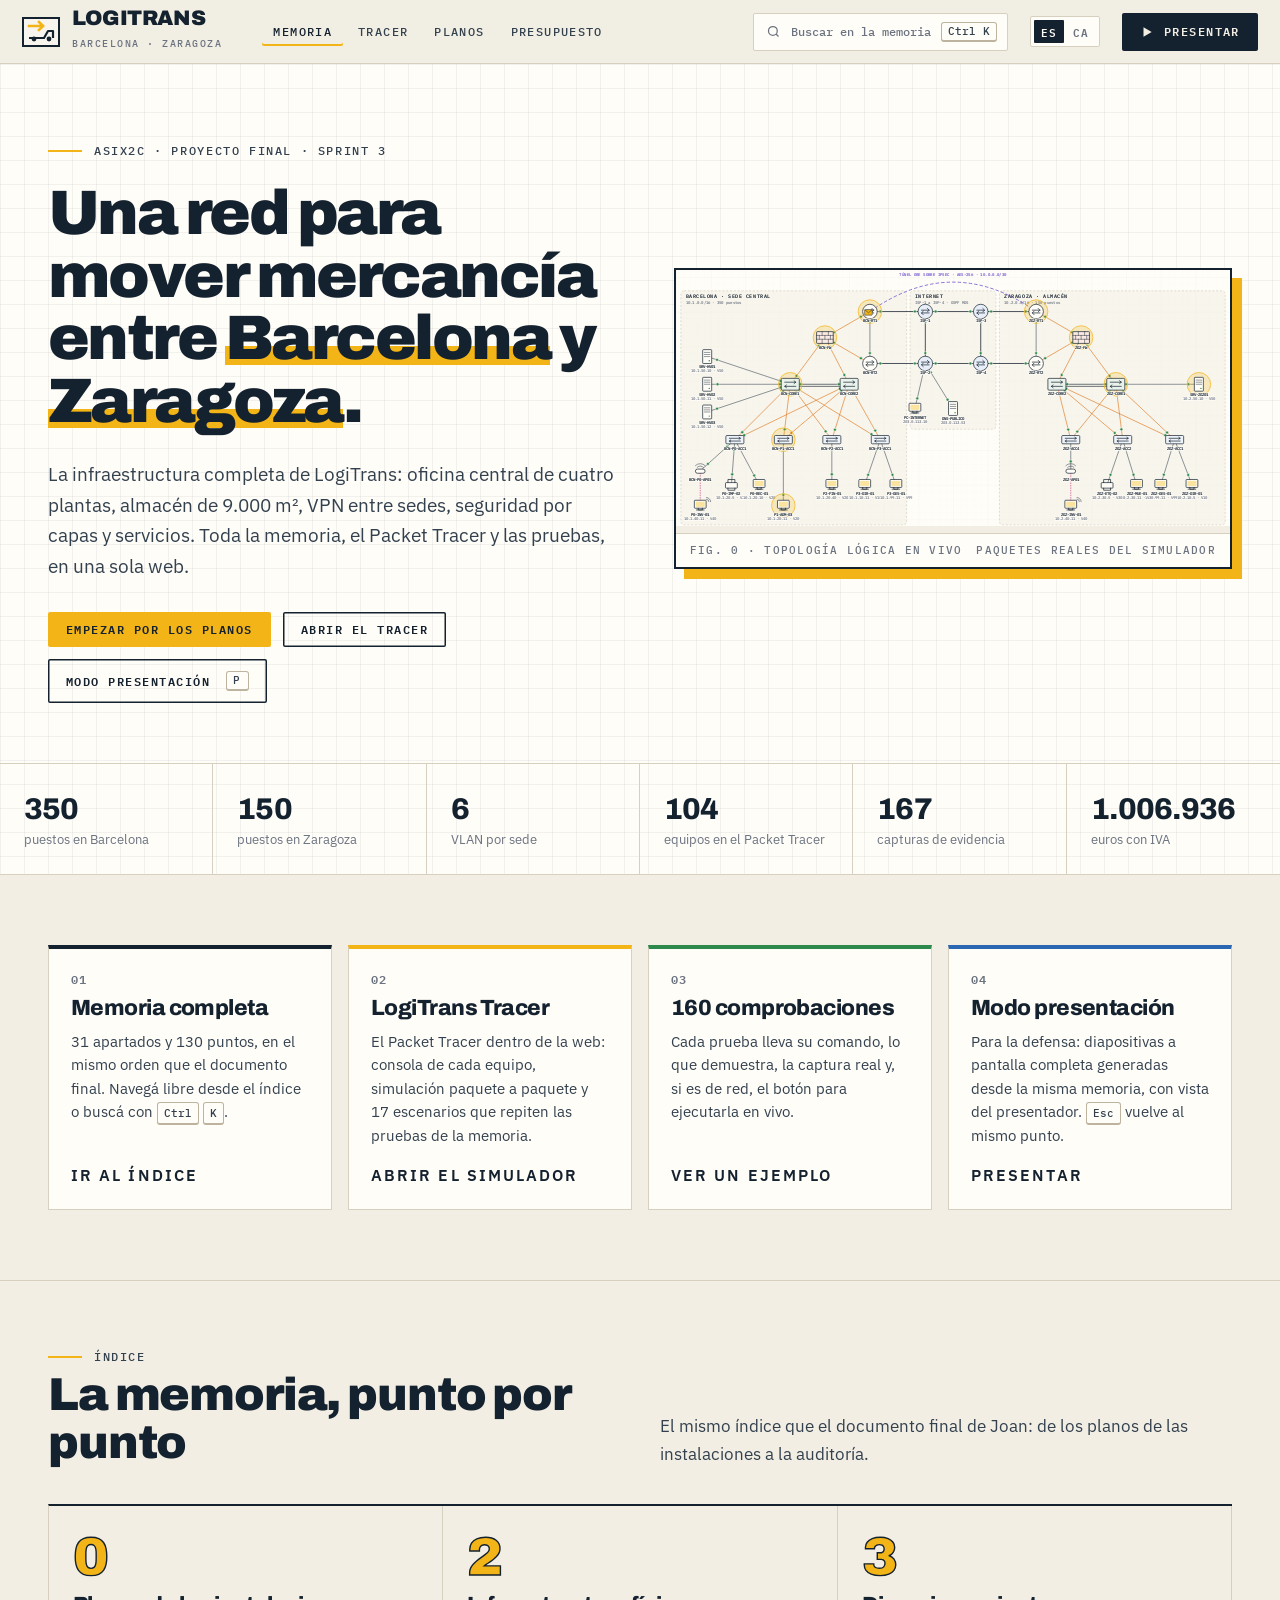
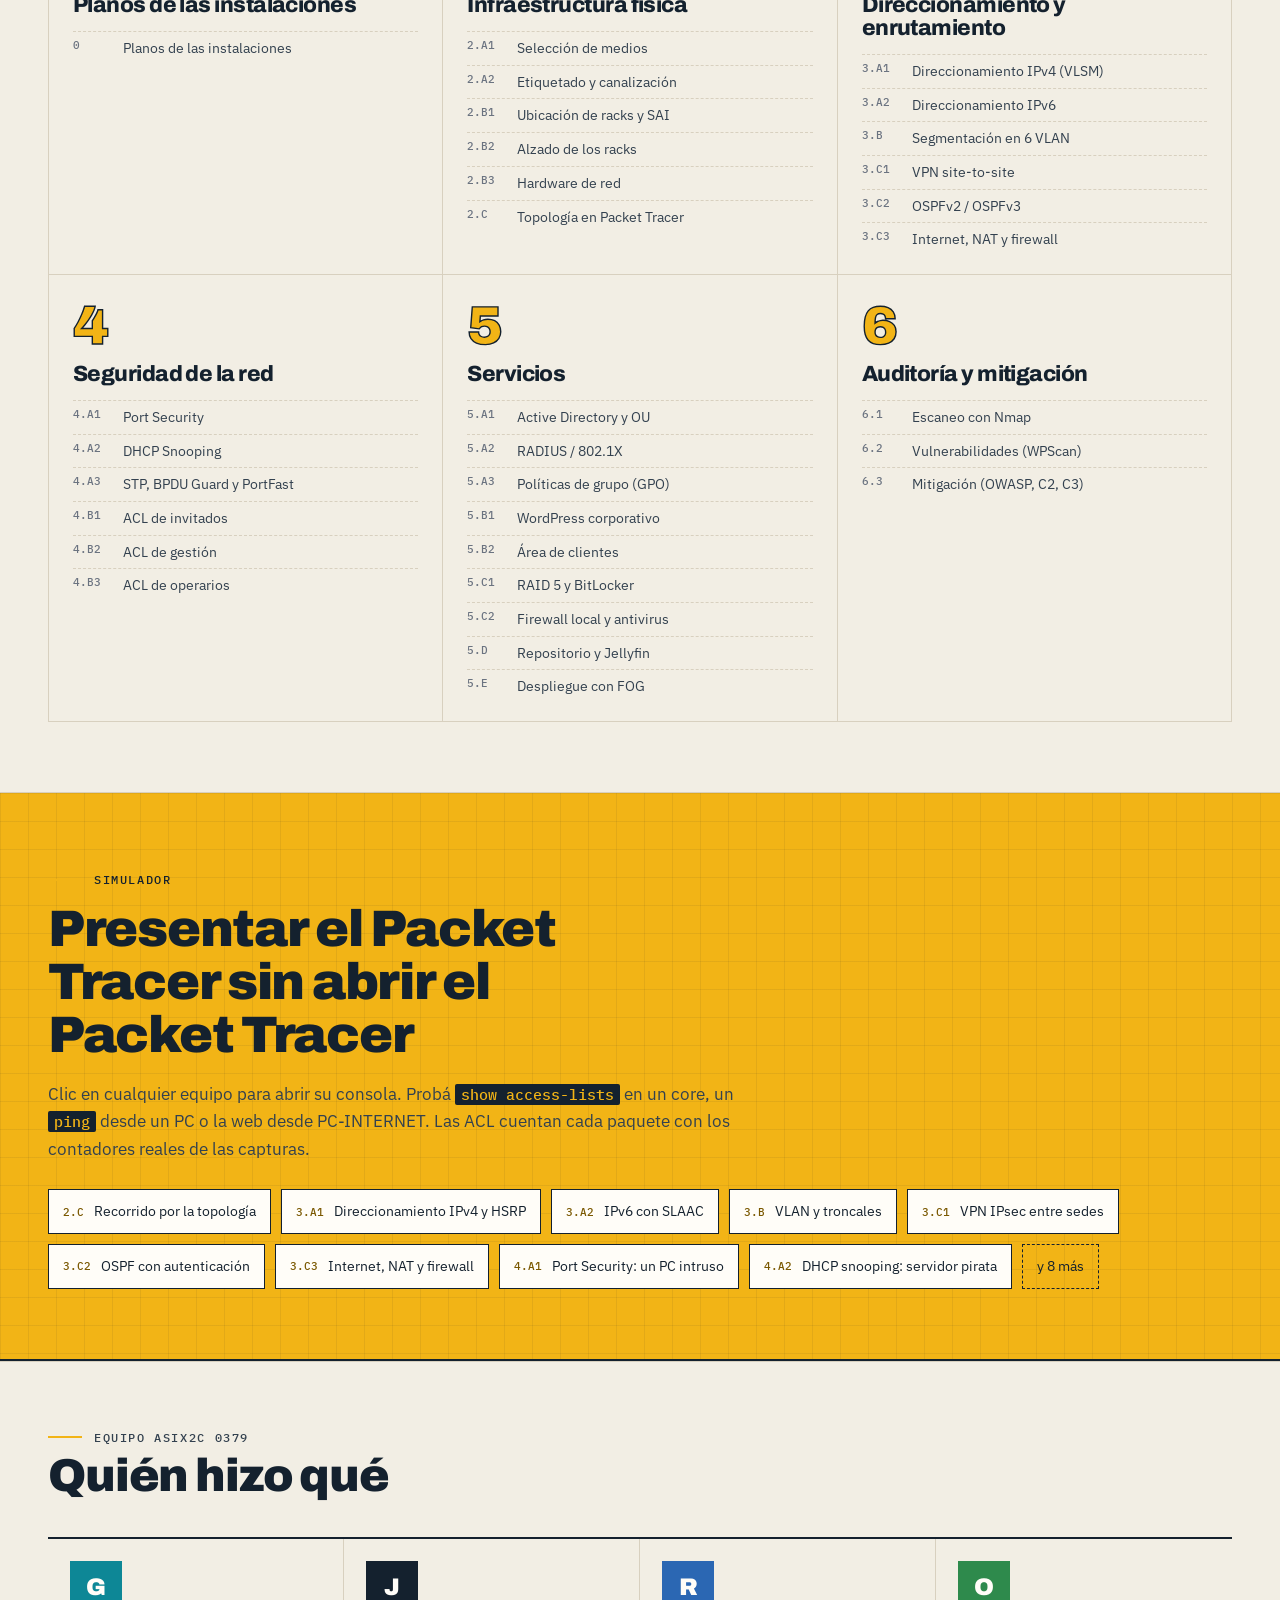
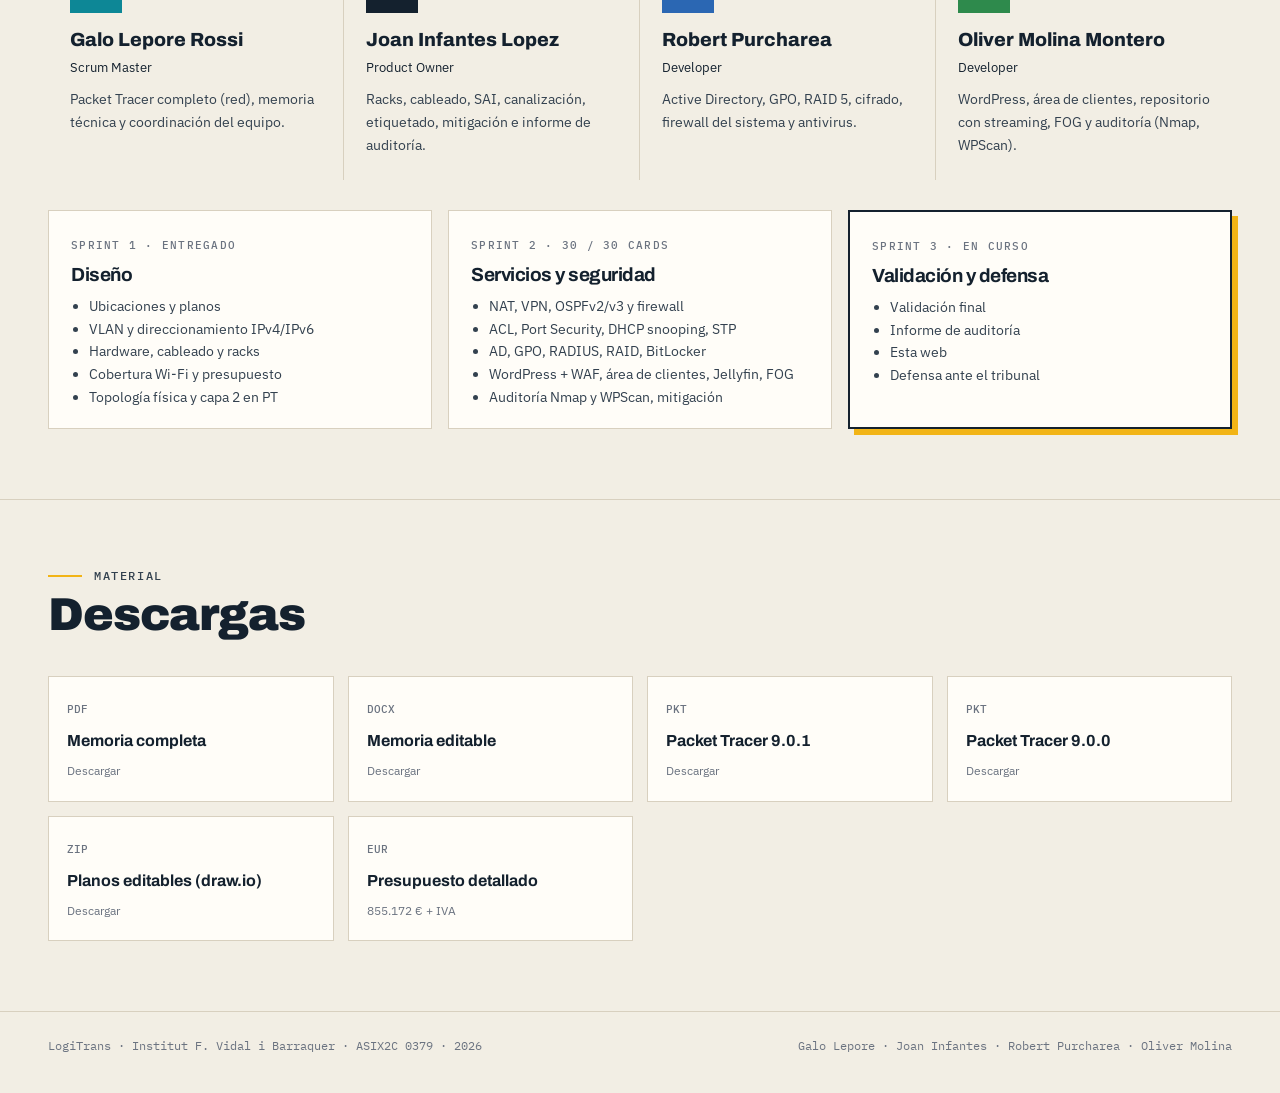
==== commit b4feb61a: "Versión en catalán: selector ES/CA, memoria completa traducida y diccionario de la interfaz Co-Autho" ====
--- a/index.html
+++ b/index.html
@@ -29,6 +29,7 @@
     </nav>
     <span class="sp"></span>
     <button class="search-btn" data-act="search" aria-label="Buscar"><svg width="15" height="15" viewBox="0 0 24 24" fill="none" stroke="currentColor" stroke-width="2"><circle cx="11" cy="11" r="7"/><path d="m20 20-4-4"/></svg><span>Buscar en la memoria</span><kbd>Ctrl K</kbd></button>
+    <button class="lang-btn" data-act="lang" data-noi18n title="Canviar a català" aria-label="Canviar a català"><span class="on">ES</span><span>CA</span></button>
     <button class="btn present" data-act="present"><svg width="14" height="14" viewBox="0 0 24 24" fill="currentColor"><path d="M6 4v16l14-8z"/></svg><span>Presentar</span></button>
   </header>
 
@@ -91,6 +92,7 @@
 
 <div id="toast" role="status"></div>
 
+<script src="js/core/i18n.js"></script>
 <script src="js/data/data.js"></script>
 <script src="js/data/evidence.js"></script>
 <script src="js/core/util.js"></script>
@@ -109,6 +111,7 @@
 <script src="js/doc/d4.js"></script>
 <script src="js/doc/d5.js"></script>
 <script src="js/doc/d6.js"></script>
+<script>if (LT.lang === 'ca') ['evidence', 'd0-2', 'd3', 'd4', 'd5', 'd6'].forEach(function (f) { document.write('<script src="js/doc-ca/' + f + '.js"><\/script>'); });</script>
 <script src="js/tracer/scenarios.js"></script>
 <script src="js/tracer/ui.js"></script>
 <script src="js/core/home.js"></script>
--- a/css/app.css
+++ b/css/app.css
@@ -123,6 +123,10 @@
 }
 .search-btn:hover { border-color: var(--line-2); }
 .search-btn kbd { margin-left: auto; }
+.lang-btn { display: flex; padding: 3px; gap: 2px; background: var(--white); border: 1px solid var(--line); border-radius: 2px; cursor: pointer; }
+.lang-btn span { font: 600 11px/1 var(--mono); letter-spacing: .08em; padding: 6px 7px; border-radius: 1px; color: var(--muted); }
+.lang-btn span.on { background: var(--ink); color: var(--white); }
+.lang-btn:hover { border-color: var(--line-2); }
 .menu-btn { display: none; background: none; border: 0; padding: 8px; }
 .menu-btn svg { width: 22px; height: 22px; }
 
@@ -524,3 +528,5 @@
   .top .btn.present { padding: 0 12px; height: 38px; min-width: 0; }
   .brand b { font-size: 16px; }
 }
+.toc .ch a { display: inline; padding: 0; margin: 0; border: 0; background: none; font: inherit; letter-spacing: inherit; color: inherit; text-decoration: none; }
+.toc .ch a:hover { color: var(--ink); }
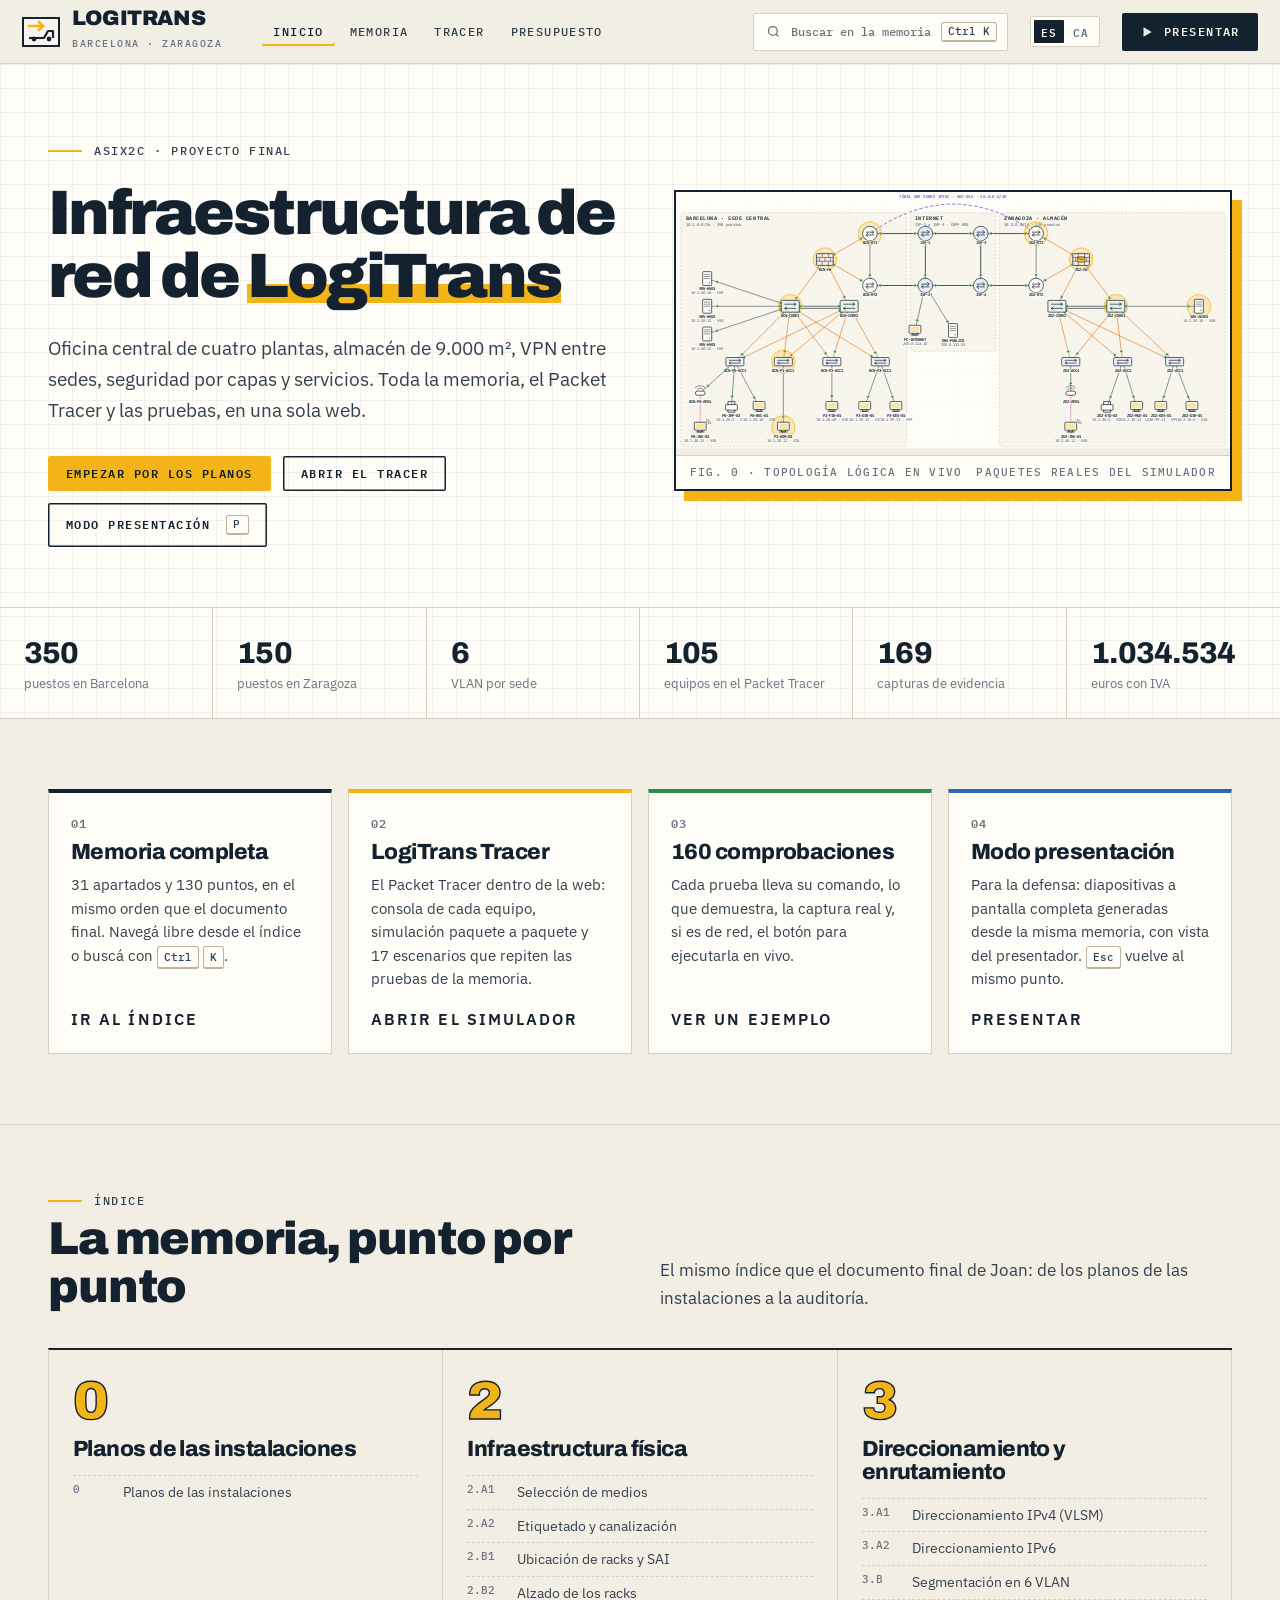
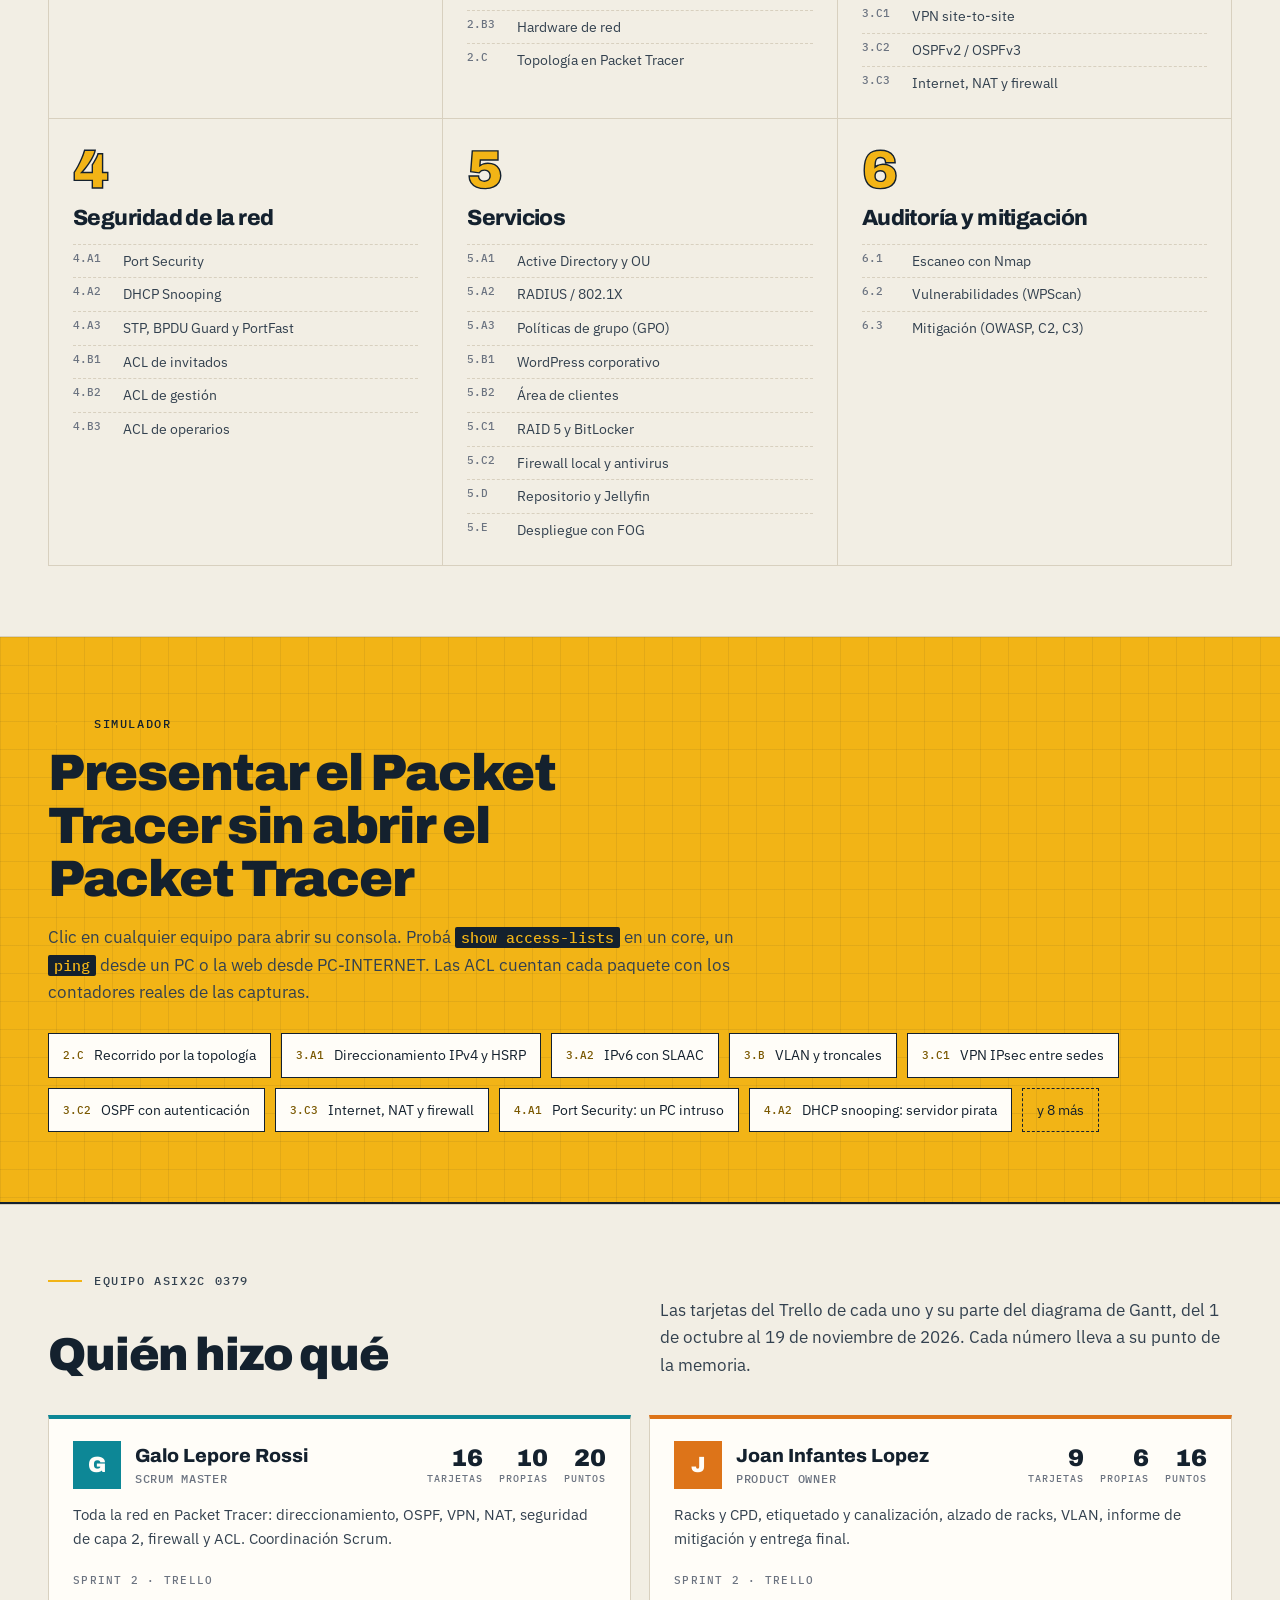
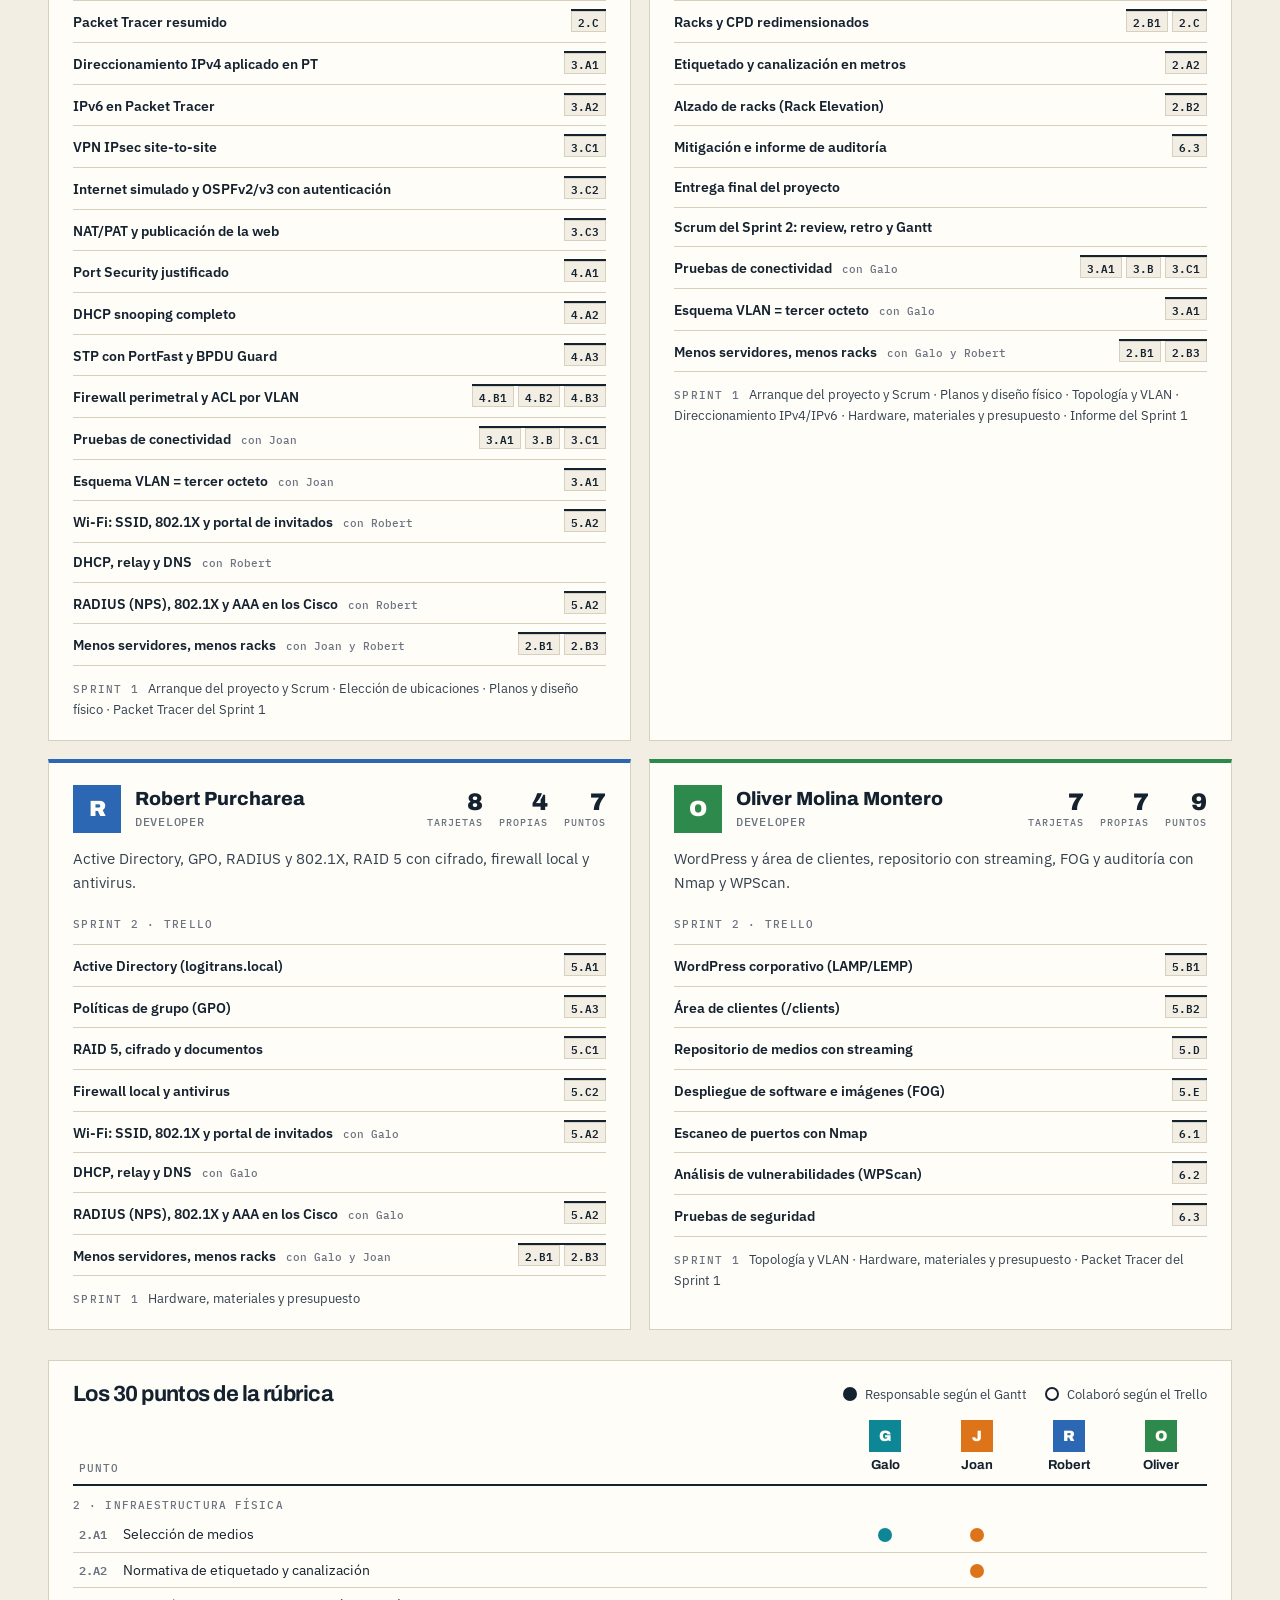
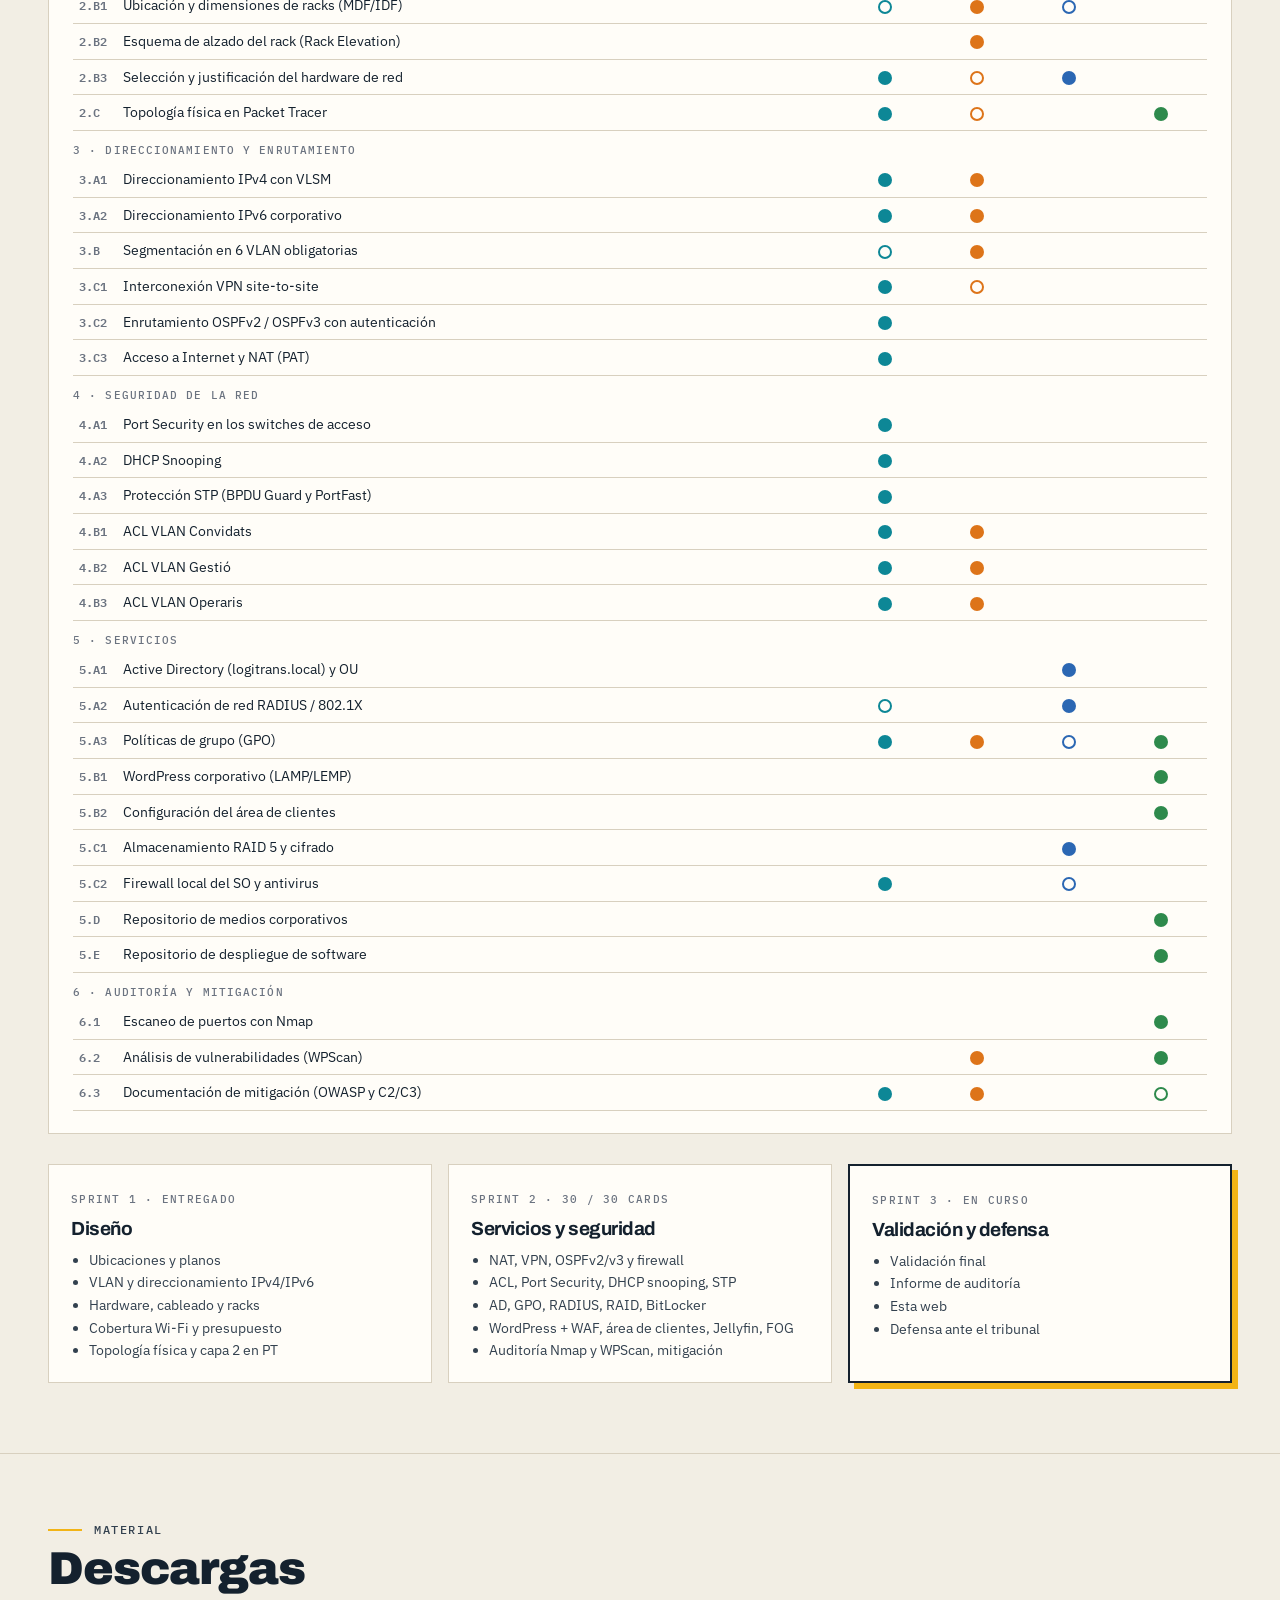
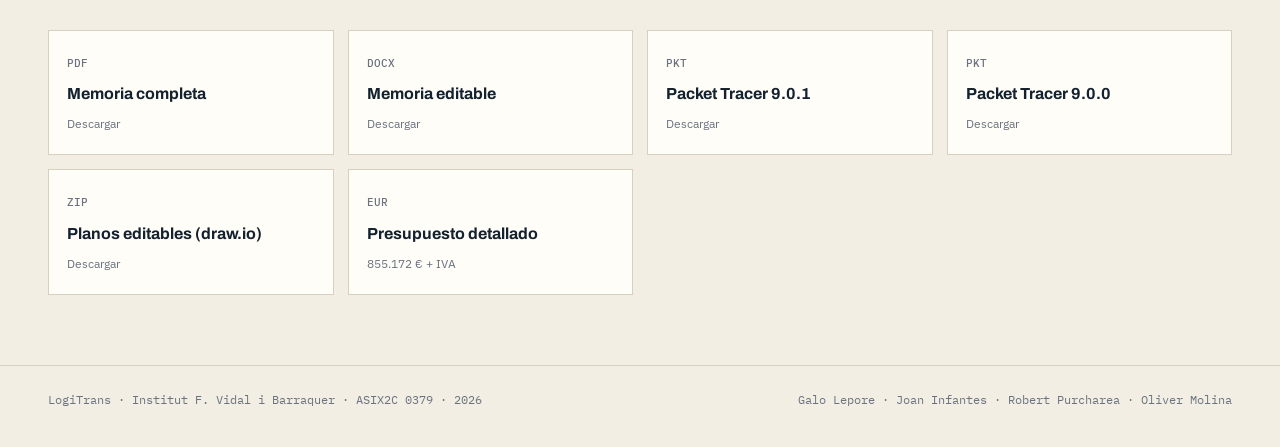
==== commit 82c07781: "Portada, barra (Inicio · Memoria), «Quién hizo qué» con Trello y Gantt, y texto que ya no invade «En" ====
--- a/index.html
+++ b/index.html
@@ -22,9 +22,9 @@
       <span><b>LOGITRANS</b><small>Barcelona · Zaragoza</small></span>
     </a>
     <nav>
-      <a href="#/" data-nav="home">Memoria</a>
+      <a href="#/" data-nav="home">Inicio</a>
+      <a href="#/s/0" data-nav="memoria">Memoria</a>
       <a href="#/tracer" data-nav="tracer">Tracer</a>
-      <a href="#/s/0" data-nav="planos">Planos</a>
       <a href="#/presupuesto" data-nav="presupuesto">Presupuesto</a>
     </nav>
     <span class="sp"></span>
--- a/css/app.css
+++ b/css/app.css
@@ -530,3 +530,47 @@
 }
 .toc .ch a { display: inline; padding: 0; margin: 0; border: 0; background: none; font: inherit; letter-spacing: inherit; color: inherit; text-decoration: none; }
 .toc .ch a:hover { color: var(--ink); }
+
+/* ---------- Equipo: quién hizo qué (Trello + Gantt) ---------- */
+.team2 { display: grid; grid-template-columns: repeat(2, minmax(0, 1fr)); gap: 18px; }
+.member2 { background: var(--white); border: 1px solid var(--line); border-top: 4px solid var(--c, var(--ink)); padding: 22px 24px 20px; min-width: 0; }
+.member2 header { display: grid; grid-template-columns: auto 1fr auto; gap: 14px; align-items: center; }
+.member2 .av, .matrix th .av { width: 48px; height: 48px; display: grid; place-items: center; background: var(--c, var(--ink)); color: var(--white); font: 900 22px/1 var(--font-h); }
+.member2 b { font: 800 19px/1.15 var(--font-h); display: block; }
+.member2 small { display: block; margin-top: 4px; color: var(--muted); font: 500 12px/1.3 var(--mono); letter-spacing: .06em; text-transform: uppercase; }
+.member2 dl { display: flex; gap: 16px; margin: 0; }
+.member2 dl div { text-align: right; }
+.member2 dt { font: 900 24px/1 var(--font-h); }
+.member2 dd { margin: 3px 0 0; font: 500 10px/1.2 var(--mono); letter-spacing: .1em; text-transform: uppercase; color: var(--muted); }
+.member2 .does { margin: 14px 0 16px; font-size: 14.5px; color: var(--ink-2); }
+.member2 .tasks { list-style: none; margin: 8px 0 0; padding: 0; border-top: 1px solid var(--line); }
+.member2 .tasks li { display: flex; flex-wrap: wrap; align-items: baseline; gap: 4px 10px; padding: 8px 0; border-bottom: 1px solid var(--line); font-size: 14px; }
+.member2 .tn { font-weight: 600; }
+.member2 .with { font-style: normal; font: 500 11px/1.3 var(--mono); color: var(--muted); }
+.member2 .pts { margin-left: auto; display: flex; gap: 4px; }
+.pt { font: 600 11px/1 var(--mono); padding: 4px 6px; background: var(--paper); border: 1px solid var(--line); color: var(--ink); text-decoration: none; }
+.pt:hover { background: var(--sun); border-color: var(--sun); }
+.member2 .s1 { margin: 12px 0 0; font-size: 13px; color: var(--ink-2); }
+.member2 .s1 .lbl { margin-right: 6px; }
+.matrix { margin-top: 30px; background: var(--white); border: 1px solid var(--line); padding: 22px 24px; }
+.mx-head { display: flex; flex-wrap: wrap; justify-content: space-between; align-items: baseline; gap: 10px 30px; margin-bottom: 14px; }
+.mx-head h3 { margin: 0; font-size: 22px; }
+.legend { margin: 0; display: flex; align-items: center; gap: 8px; font-size: 13px; color: var(--ink-2); }
+.legend .dot { display: inline-grid; margin-left: 10px; --c: var(--ink); }
+.mx-scroll { overflow-x: auto; }
+.matrix table { width: 100%; border-collapse: collapse; font-size: 14px; }
+.matrix thead th { text-align: center; font: 700 13px/1.2 var(--font-h); padding: 0 6px 10px; border-bottom: 2px solid var(--ink); }
+.matrix thead th:first-child { text-align: left; font: 500 11px/1 var(--mono); letter-spacing: .1em; text-transform: uppercase; color: var(--muted); vertical-align: bottom; }
+.matrix thead th .av { width: 32px; height: 32px; font-size: 15px; margin: 0 auto 6px; }
+.matrix tr.ch th { text-align: left; padding: 14px 0 6px; font: 500 11px/1 var(--mono); letter-spacing: .1em; text-transform: uppercase; color: var(--muted); }
+.matrix td { padding: 6px 6px; border-bottom: 1px solid var(--line); }
+.matrix td a { color: var(--ink); text-decoration: none; }
+.matrix td a:hover { text-decoration: underline; }
+.matrix td i { font: normal 600 12px/1 var(--mono); display: inline-block; min-width: 44px; color: var(--muted); }
+td.dot, span.dot { text-align: center; width: 92px; }
+.dot span { display: inline-block; width: 14px; height: 14px; border-radius: 50%; vertical-align: middle; }
+.dot.on span { background: var(--c); }
+.dot.tr span { border: 2px solid var(--c); background: transparent; }
+span.dot { width: auto; }
+@media (max-width: 1100px) { .team2 { grid-template-columns: 1fr; } }
+@media (max-width: 560px) { .member2 header { grid-template-columns: auto 1fr; } .member2 dl { grid-column: 1 / -1; } td.dot { width: 44px; } .matrix thead th { font-size: 11px; } }
--- a/css/widgets.css
+++ b/css/widgets.css
@@ -892,3 +892,13 @@
   .fg-t li { grid-template-columns: 1fr 70px; }
   .fg-t li .bar { grid-column: 1 / -1; grid-row: 2; }
 }
+
+/* El texto de la memoria no puede invadir la columna «En este punto»: los widgets se adaptan al ancho real del texto. */
+.doc-main { container-type: inline-size; }
+.nm-side, .rp-c > * { min-width: 0; }
+.nm-t td { white-space: normal; overflow-wrap: anywhere; }
+@container (max-width: 880px) {
+  .w-nmap { grid-template-columns: 1fr; }
+  .nm-radar { max-width: 260px; width: 100%; margin: 0 auto; }
+  .rp-c { grid-template-columns: 1fr; }
+}
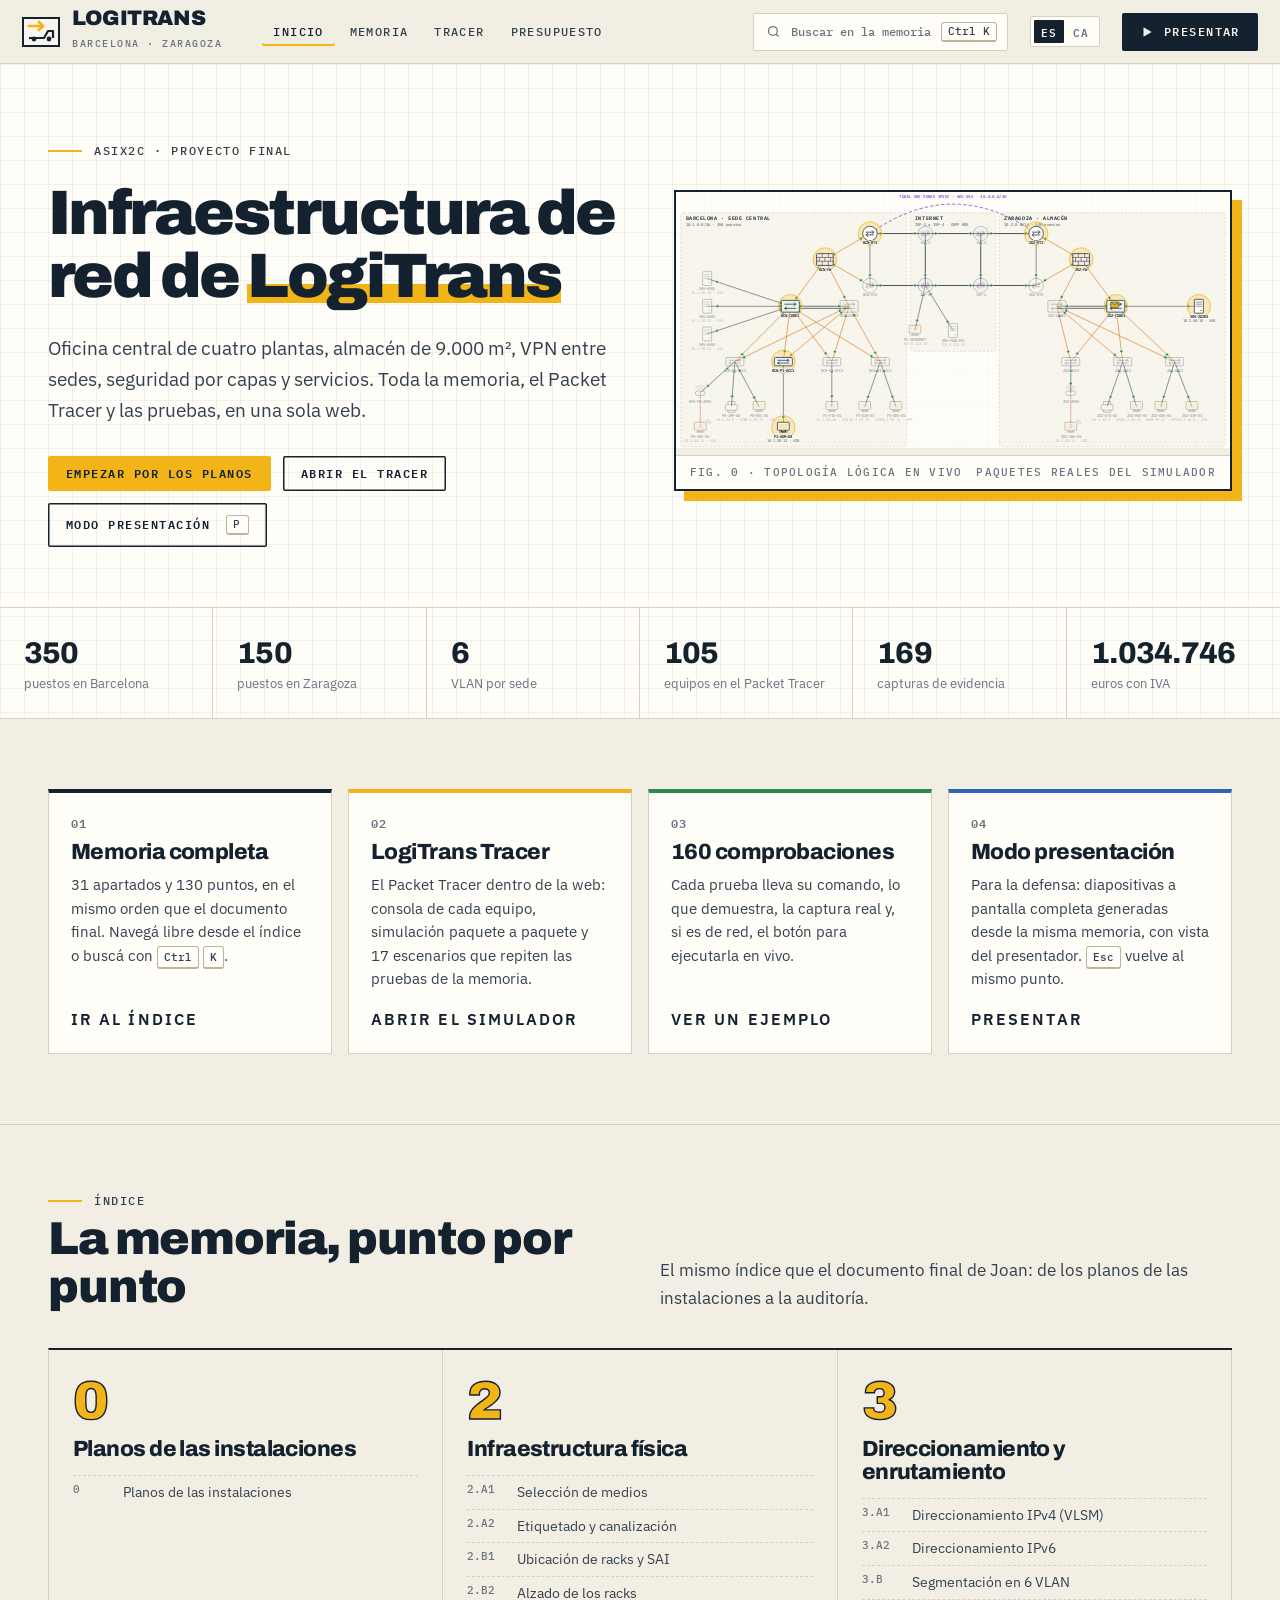
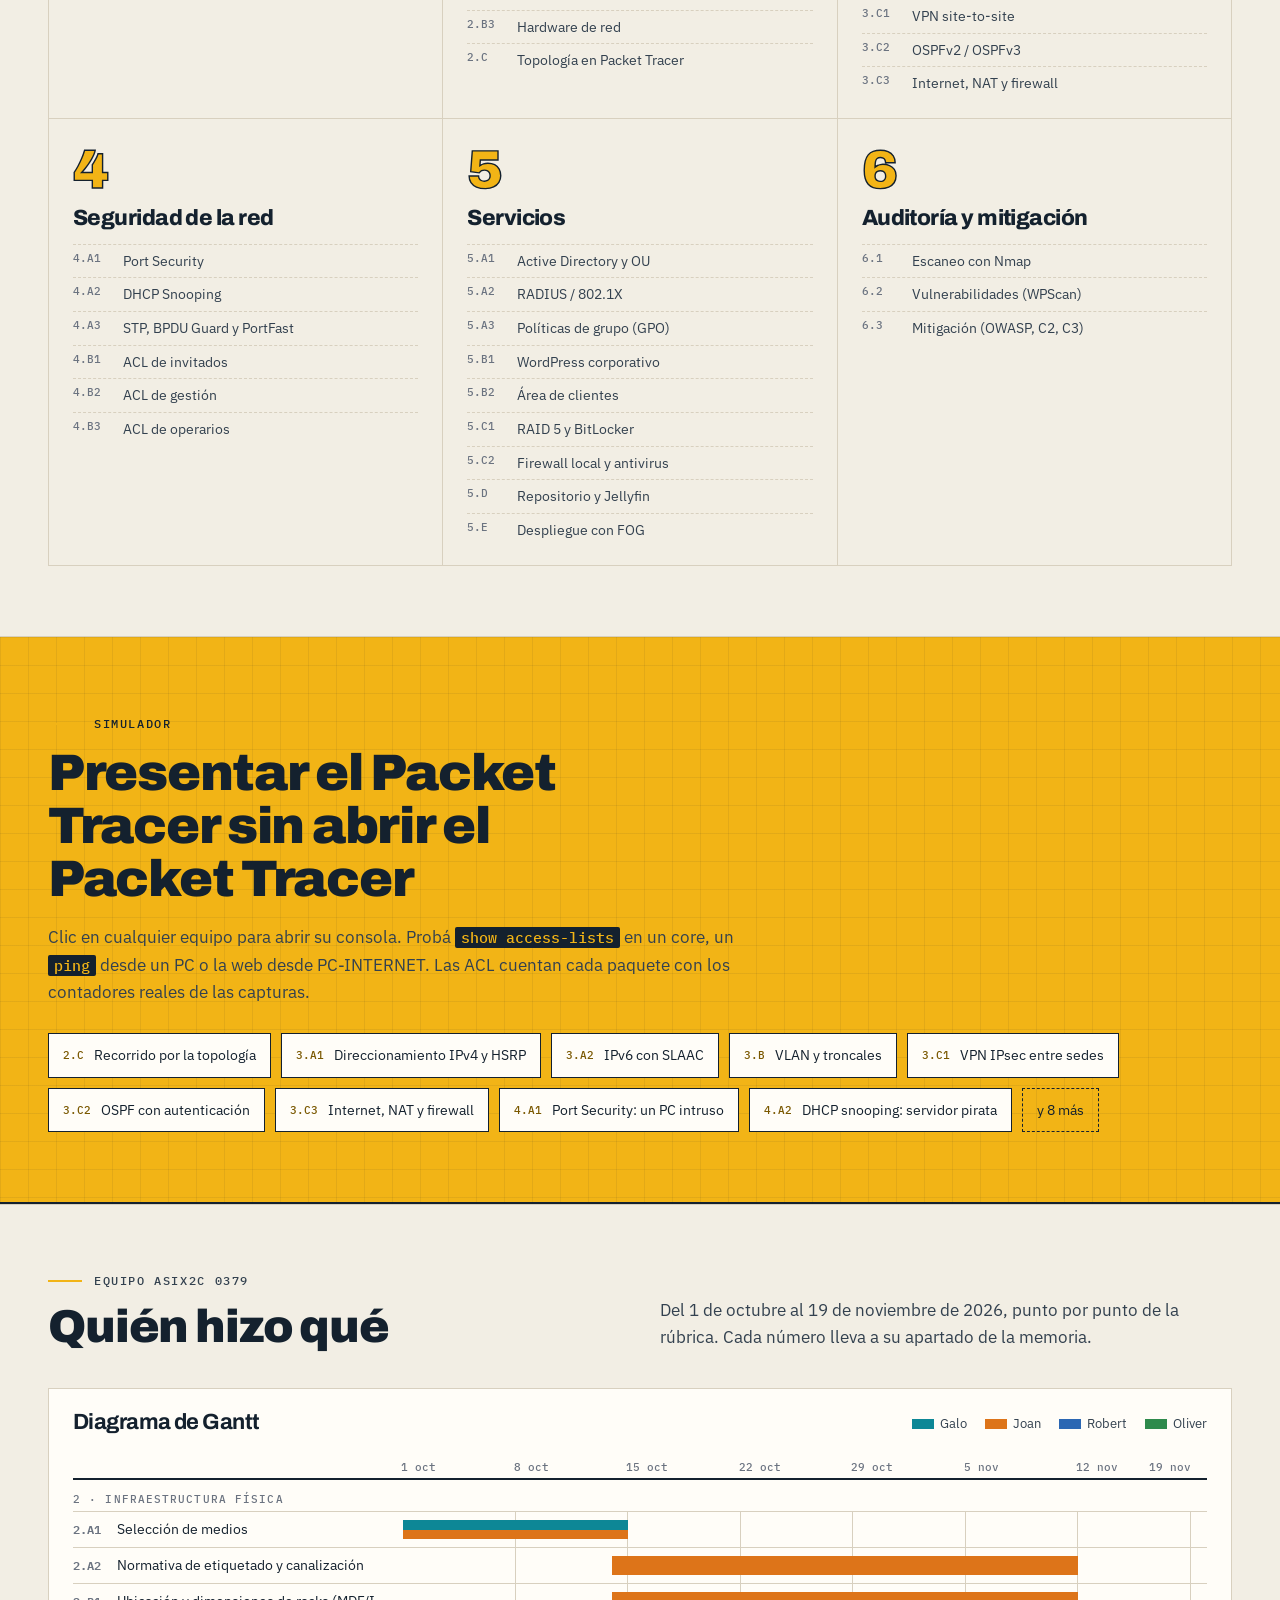
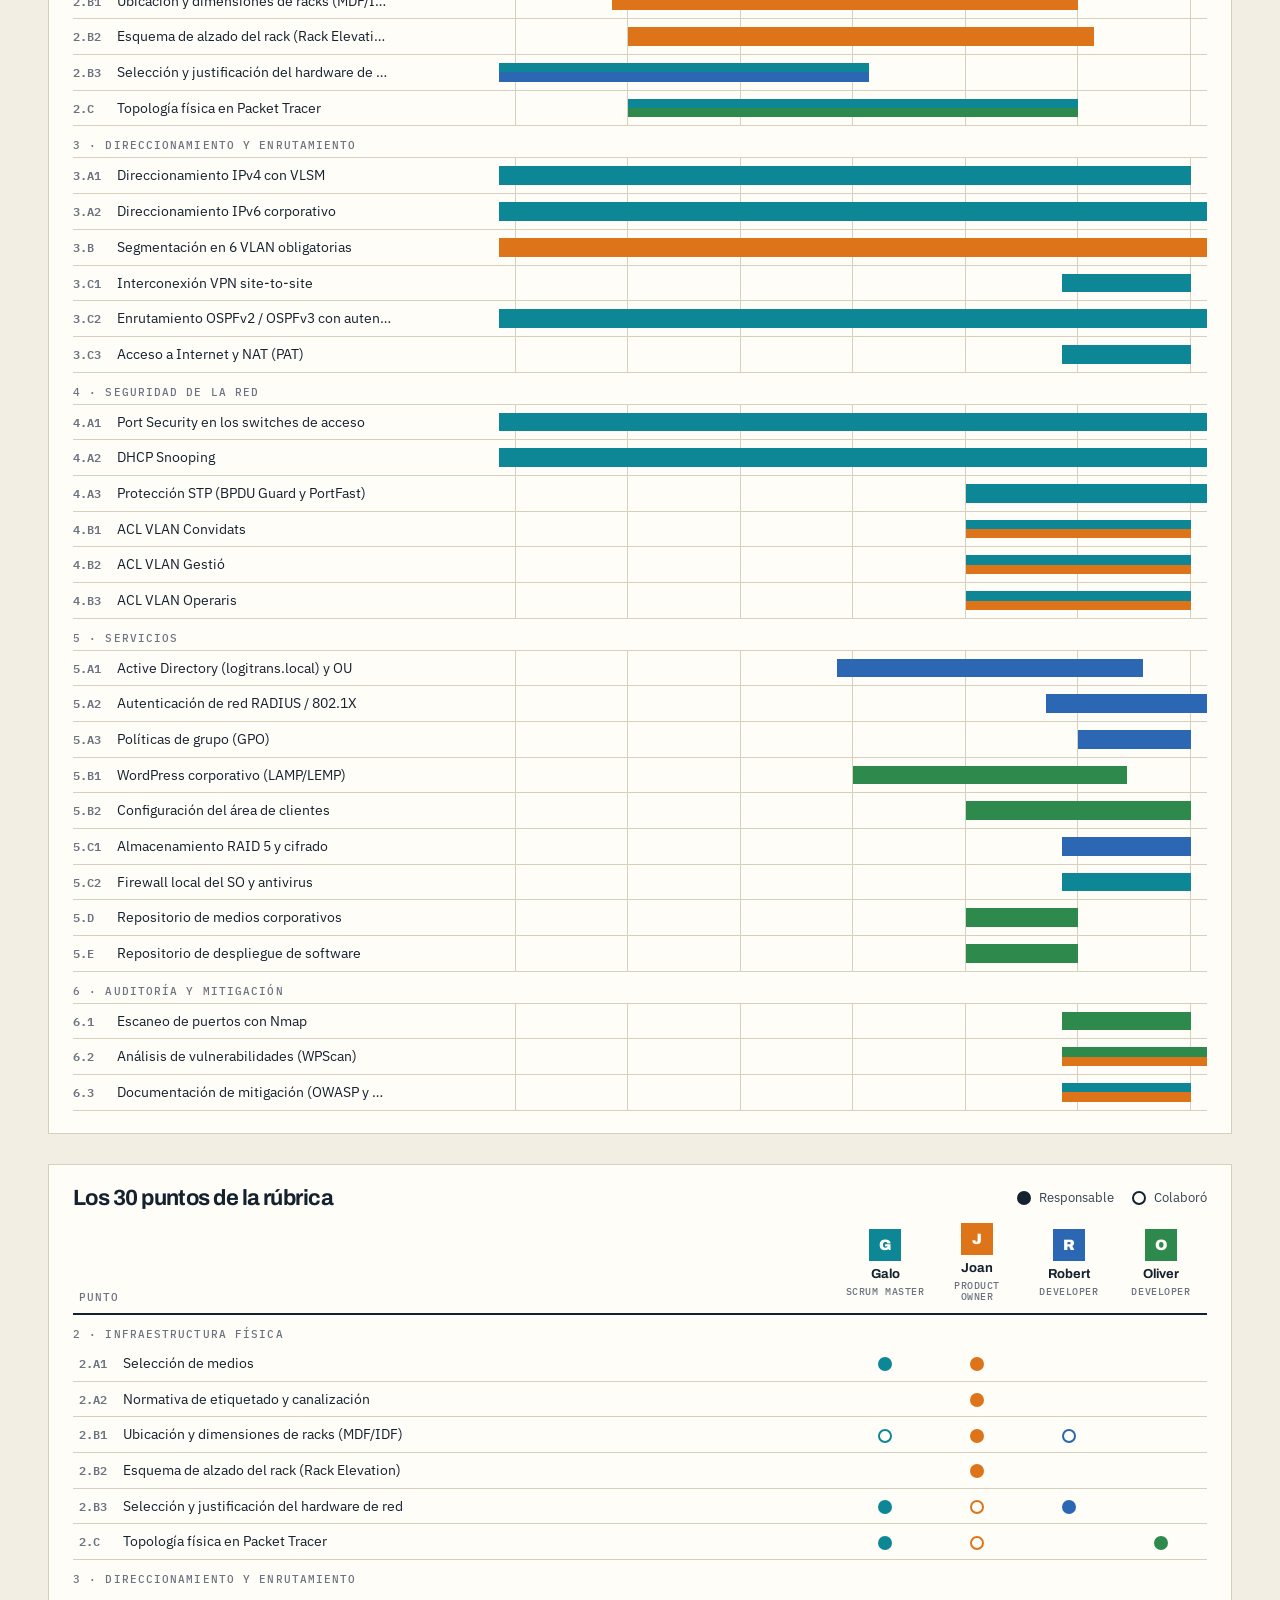
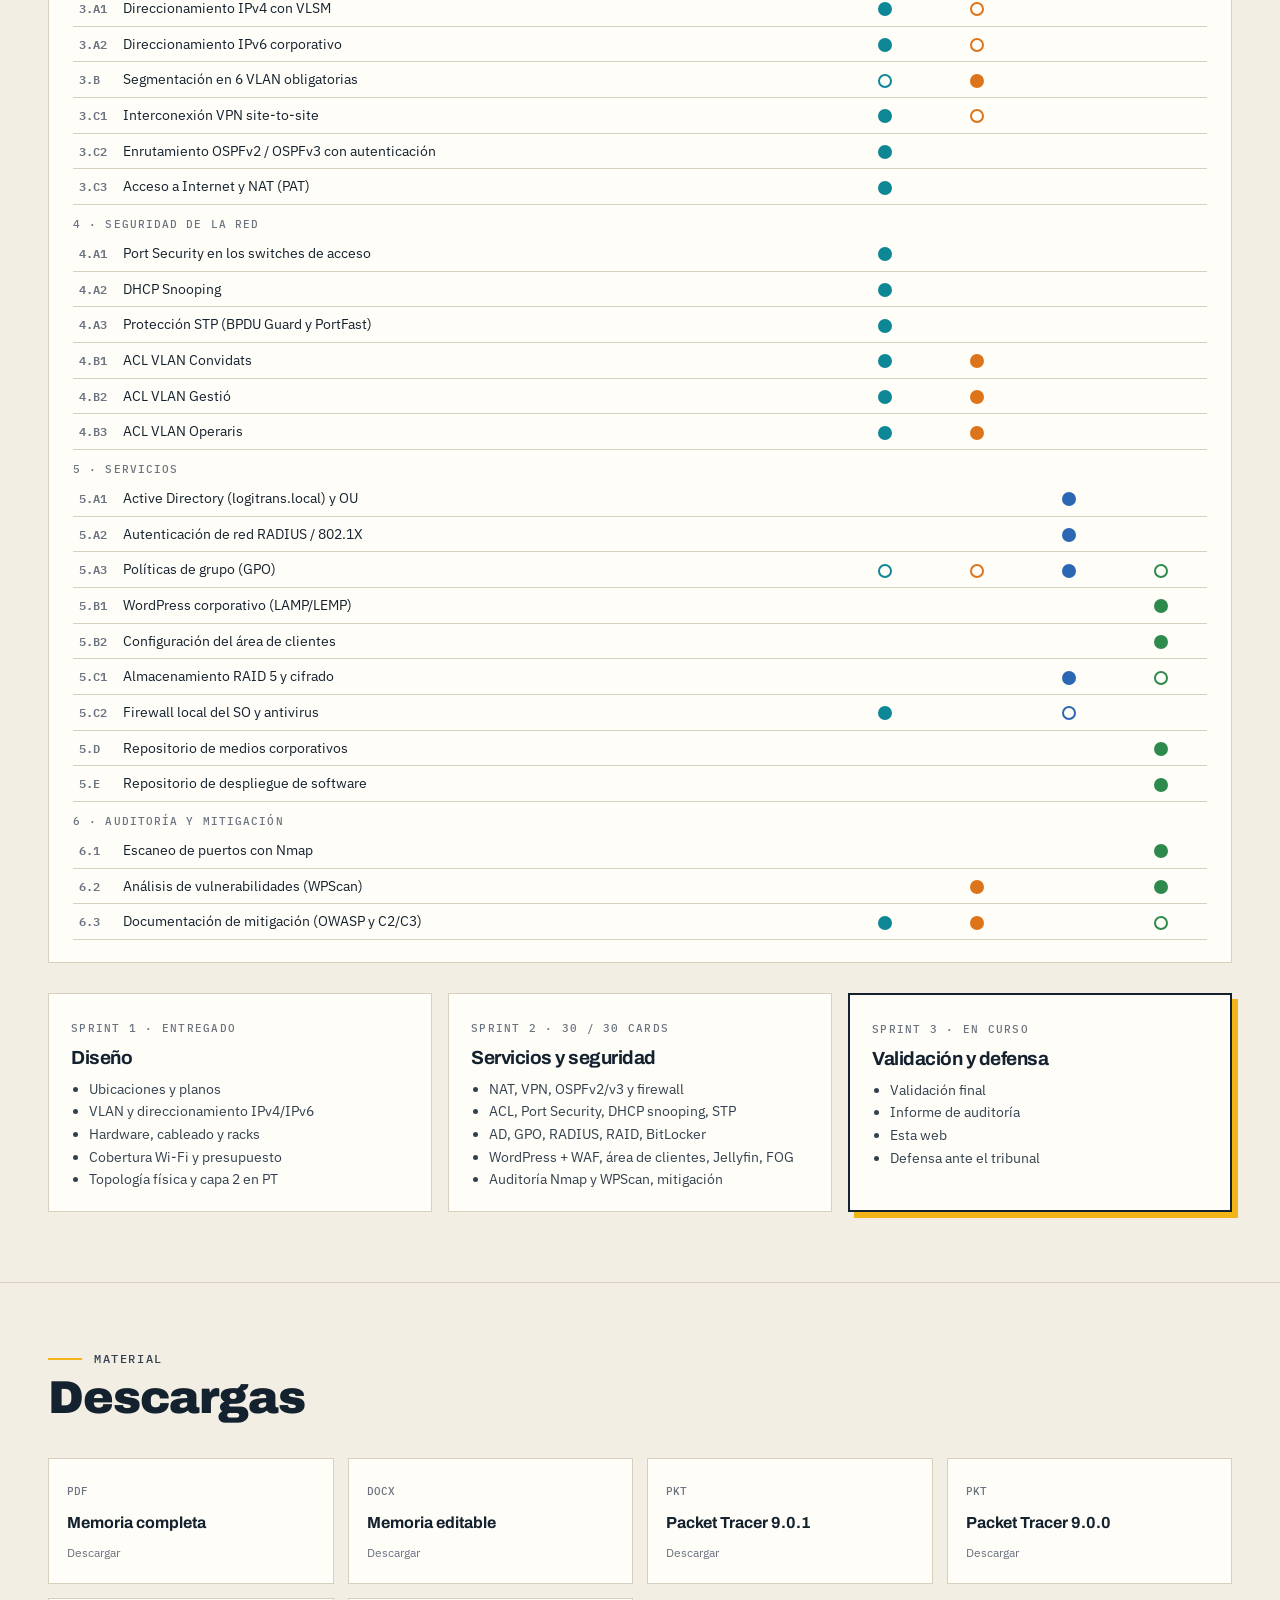
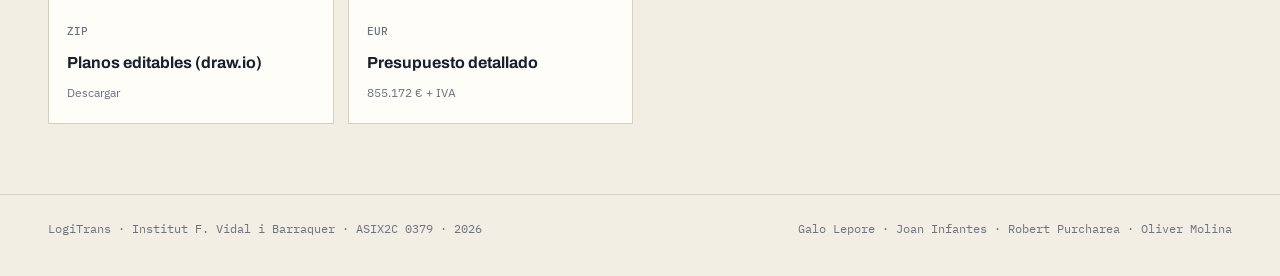
==== commit 925831fc: "Guía de uso (GUIA.html) con capturas, enlazada desde la ayuda y el índice Co-Authored-By: Claude Opu" ====
--- a/index.html
+++ b/index.html
@@ -40,6 +40,7 @@
       <a href="downloads/LogiTrans_Memoria.pdf" download>Memoria completa (PDF)</a>
       <a href="downloads/LogiTrans_PacketTracer_PT9.0.1.pkt" download>Packet Tracer (.pkt)</a>
       <a href="#" data-act="help">Atajos de teclado</a>
+      <a href="GUIA.html" target="_blank">Guía de uso</a>
     </div>
   </aside>
 
@@ -74,7 +75,7 @@
         <dt><kbd>B</kbd></dt><dd>Pantalla en negro</dd>
         <dt><kbd>Esc</kbd></dt><dd>Salir y seguir navegando en el mismo punto</dd>
       </dl>
-      <button class="btn sm" data-act="help-close">Entendido</button>
+      <div class="help-foot"><a class="btn sm ghost" href="GUIA.html" target="_blank">Guía de uso completa</a><button class="btn sm" data-act="help-close">Entendido</button></div>
     </div>
   </div>
 </div>
--- a/css/app.css
+++ b/css/app.css
@@ -574,3 +574,22 @@
 span.dot { width: auto; }
 @media (max-width: 1100px) { .team2 { grid-template-columns: 1fr; } }
 @media (max-width: 560px) { .member2 header { grid-template-columns: auto 1fr; } .member2 dl { grid-column: 1 / -1; } td.dot { width: 44px; } .matrix thead th { font-size: 11px; } }
+.gantt { background: var(--white); border: 1px solid var(--line); padding: 22px 24px; }
+.gantt .legend { gap: 6px; }
+.legend .sw { display: inline-block; width: 22px; height: 10px; background: var(--c); margin-left: 12px; }
+.gt { min-width: 760px; }
+.gt-row { display: grid; grid-template-columns: 330px minmax(0, 1fr); align-items: center; border-bottom: 1px solid var(--line); }
+.gt-l { padding: 6px 12px 6px 0; font-size: 14px; white-space: nowrap; overflow: hidden; text-overflow: ellipsis; }
+.gt-l a { color: var(--ink); text-decoration: none; }
+.gt-l a:hover { text-decoration: underline; }
+.gt-l i { font: normal 600 12px/1 var(--mono); display: inline-block; min-width: 44px; color: var(--muted); }
+.gt-t { position: relative; height: 100%; min-height: 30px; background: repeating-linear-gradient(90deg, transparent 0, transparent calc(14% - 1px), var(--line) calc(14% - 1px), var(--line) 14%); }
+.gt-bar { position: absolute; top: 8px; bottom: 8px; min-width: 6px; }
+.gt-axis { border-bottom: 2px solid var(--ink); }
+.gt-axis .gt-t { background: none; height: 26px; }
+.gt-axis .gt-t span { position: absolute; bottom: 6px; font: 500 10.5px/1 var(--mono); color: var(--muted); white-space: nowrap; transform: translateX(-2px); }
+.gt-ch { padding: 14px 0 6px; font: 500 11px/1 var(--mono); letter-spacing: .1em; text-transform: uppercase; color: var(--muted); border-bottom: 1px solid var(--line); }
+.matrix thead th small { display: block; margin-top: 3px; font: 500 9.5px/1.2 var(--mono); letter-spacing: .06em; text-transform: uppercase; color: var(--muted); }
+@media (max-width: 700px) { .gt-row { grid-template-columns: 200px minmax(0, 1fr); } }
+.gt-axis .gt-t span:last-child { transform: translateX(-100%); }
+.help-foot { display: flex; gap: 10px; flex-wrap: wrap; }
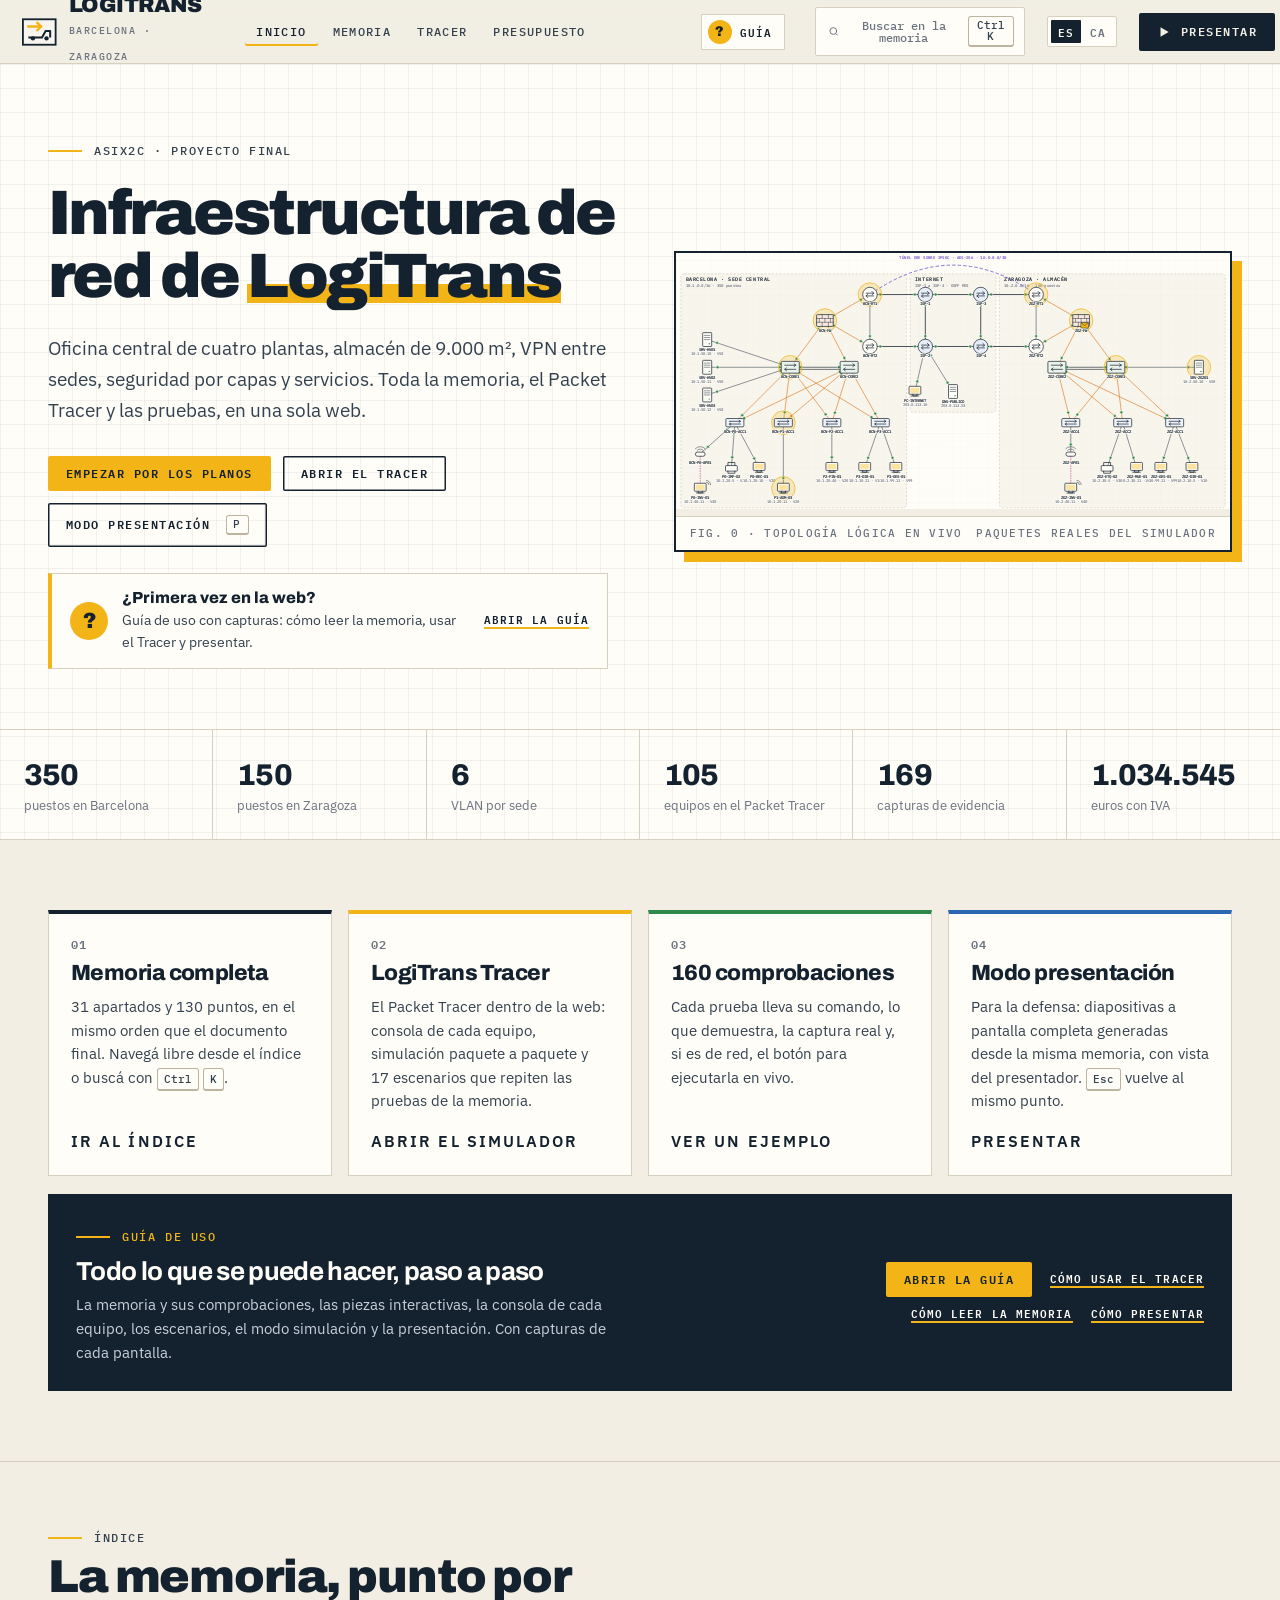
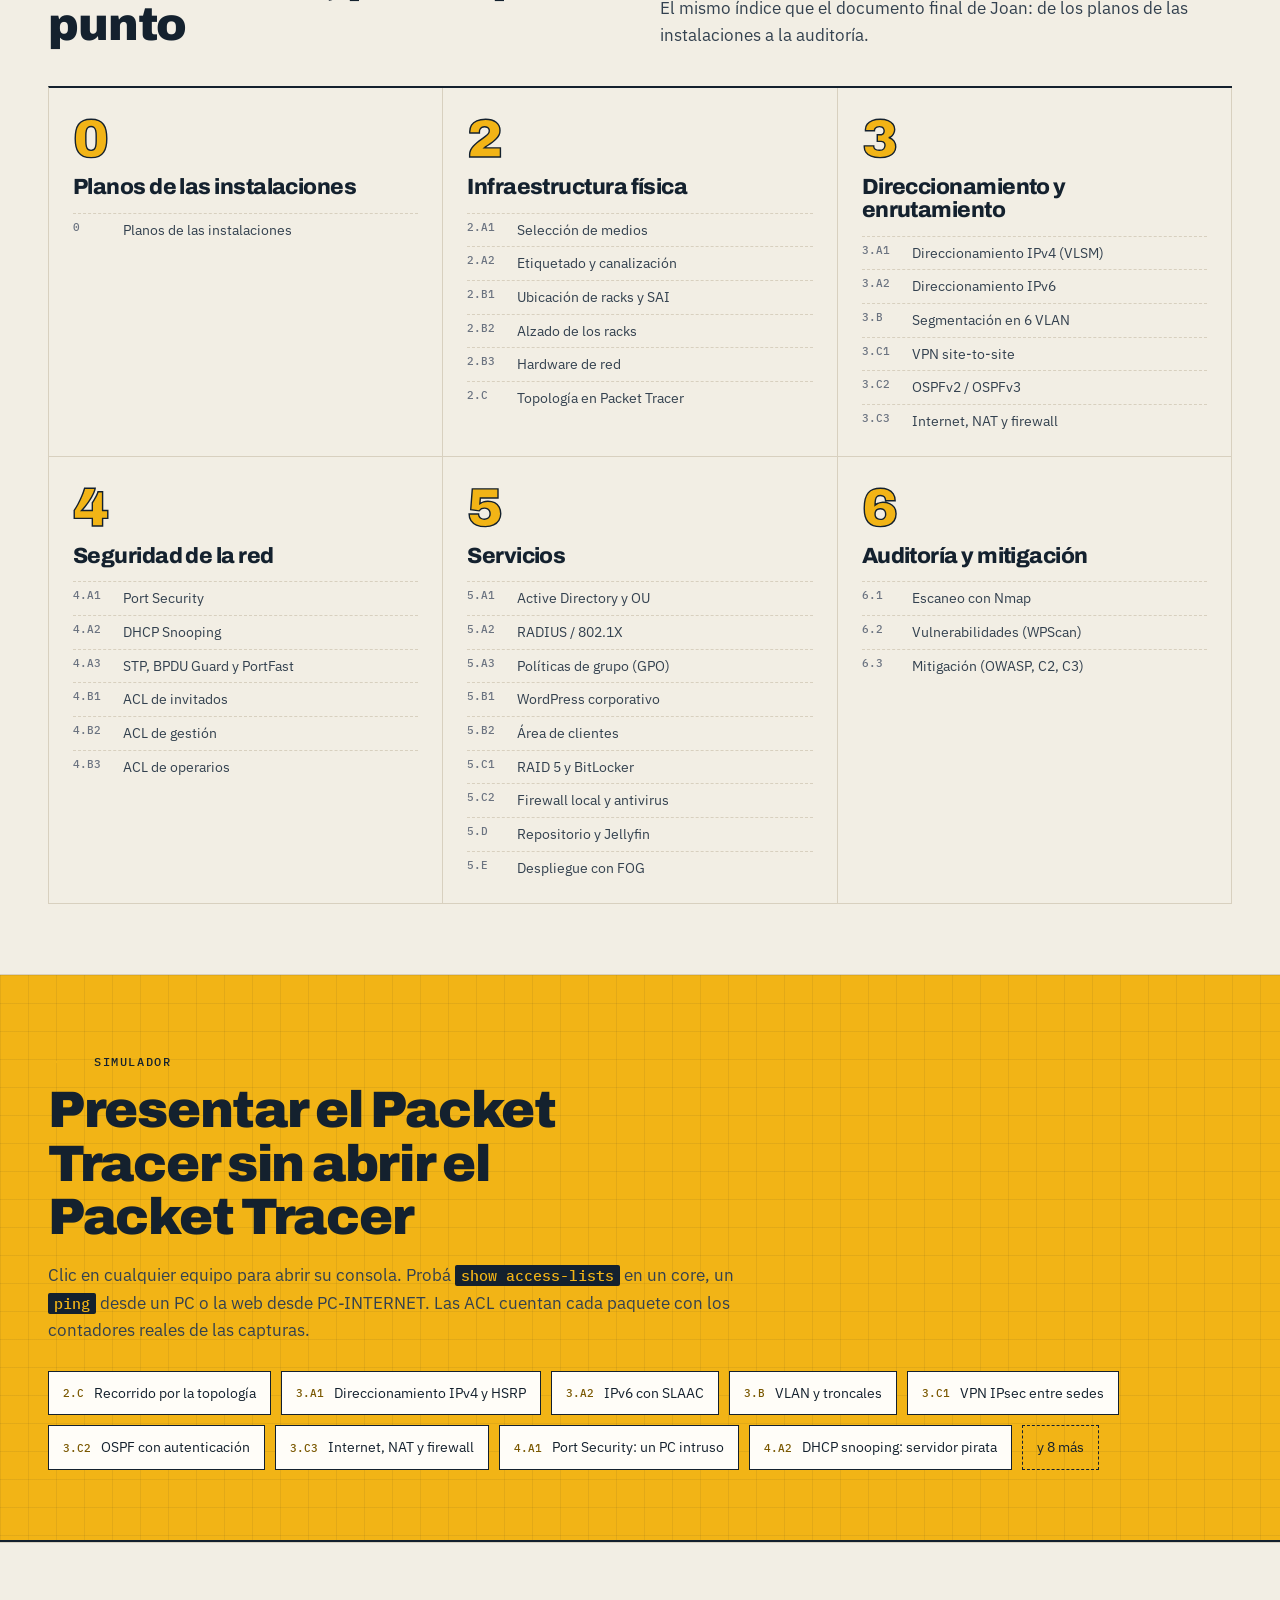
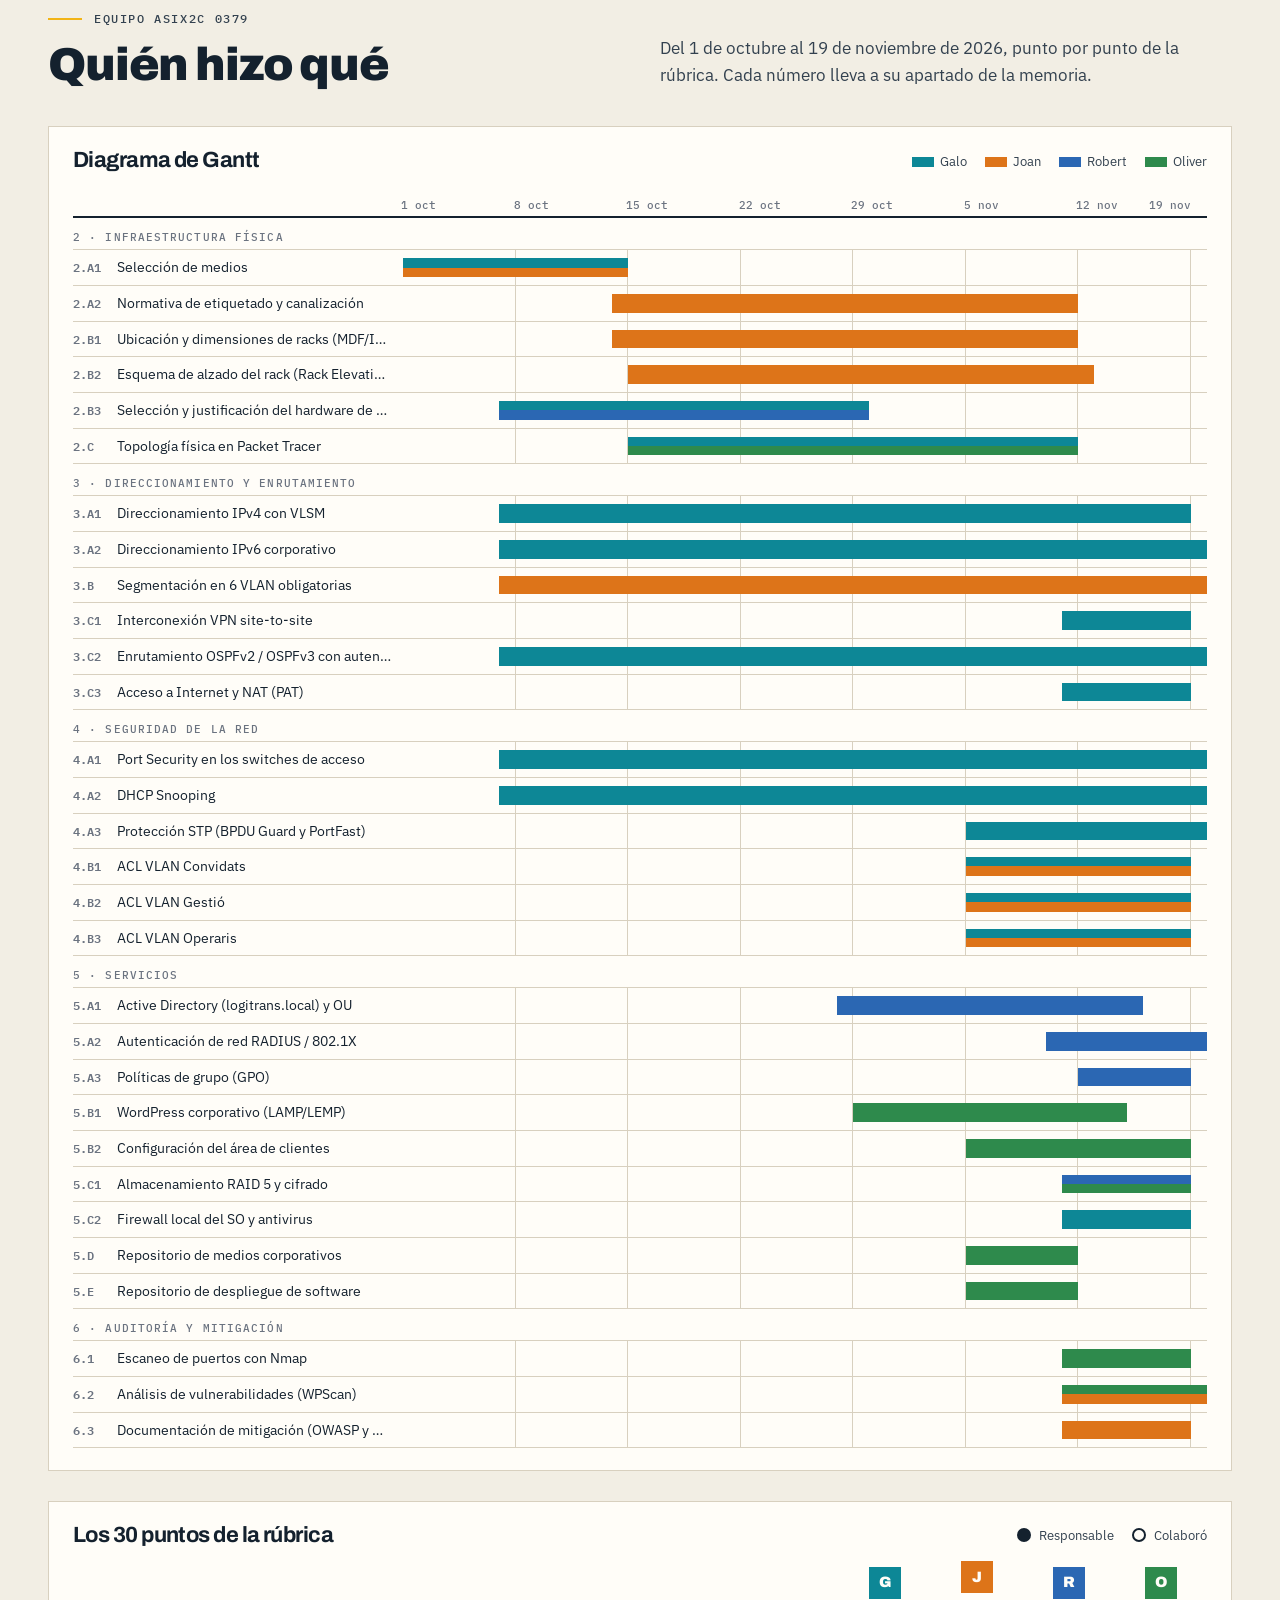
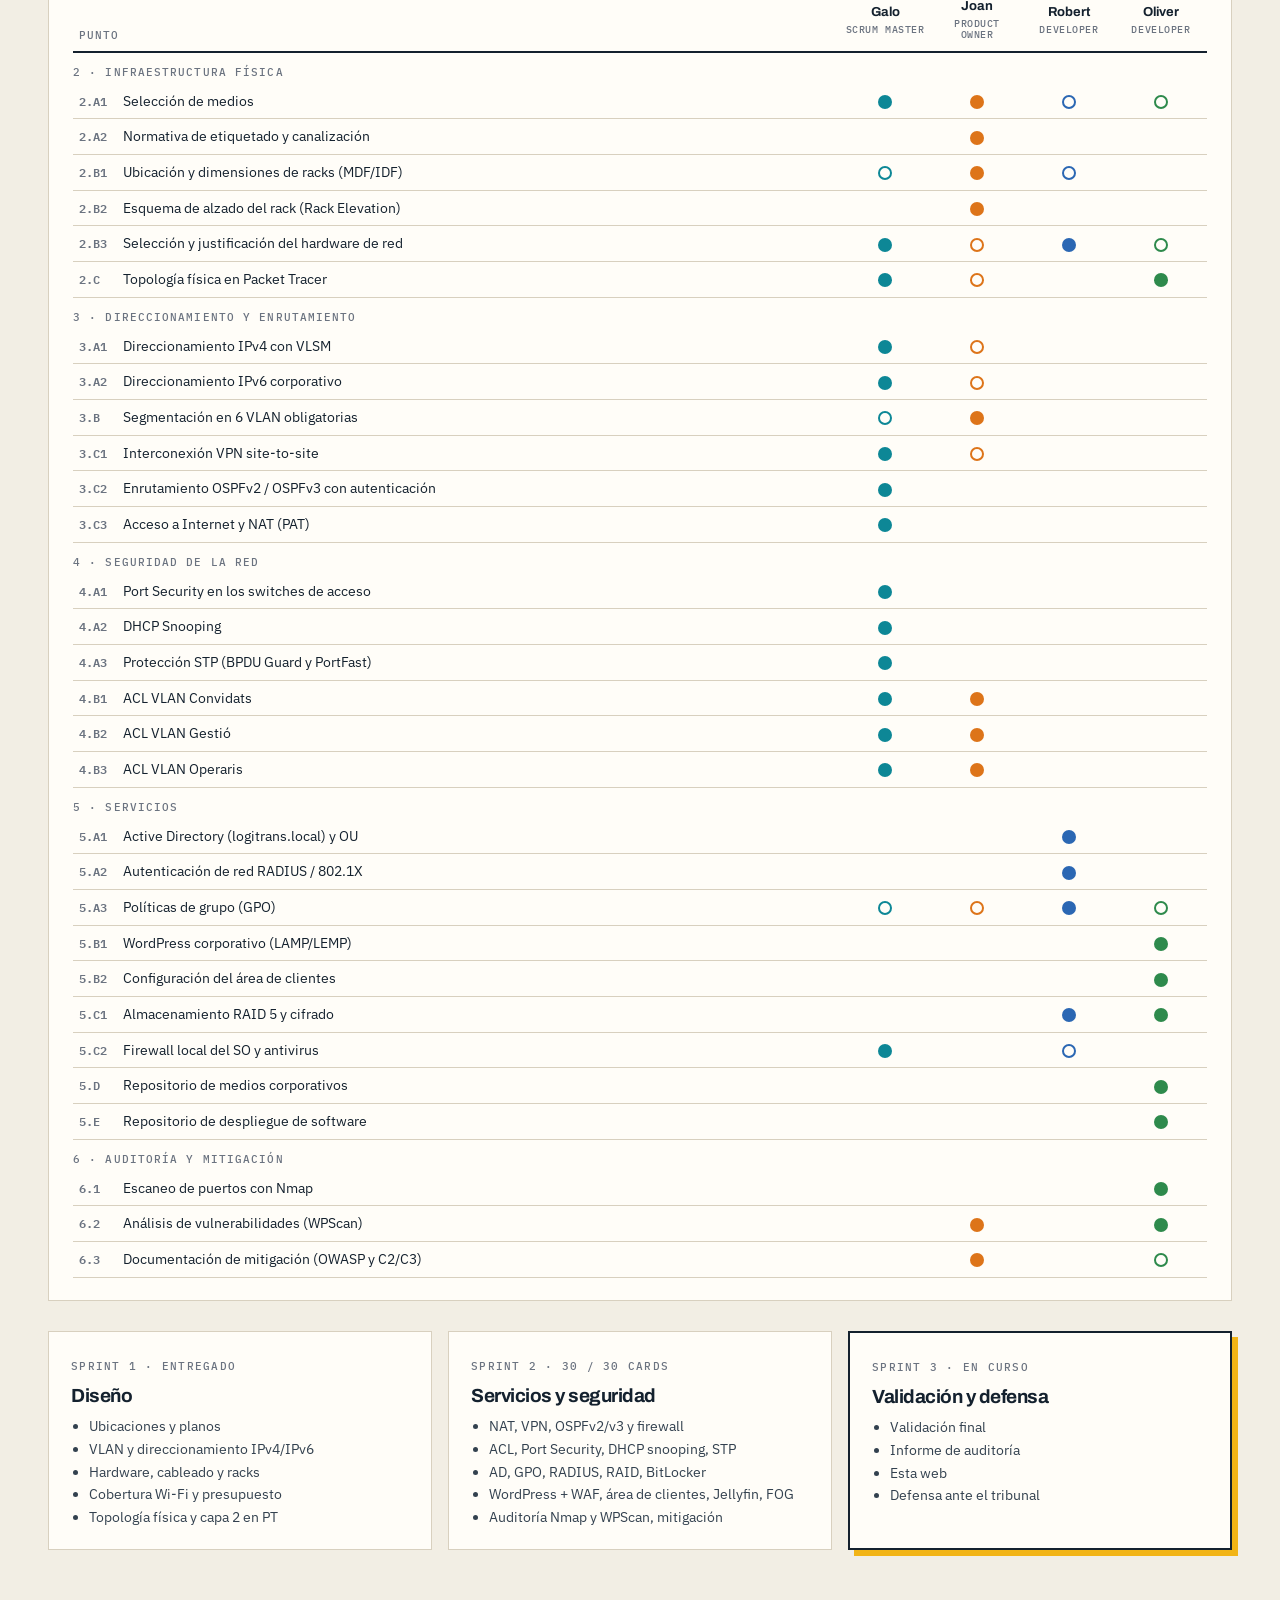
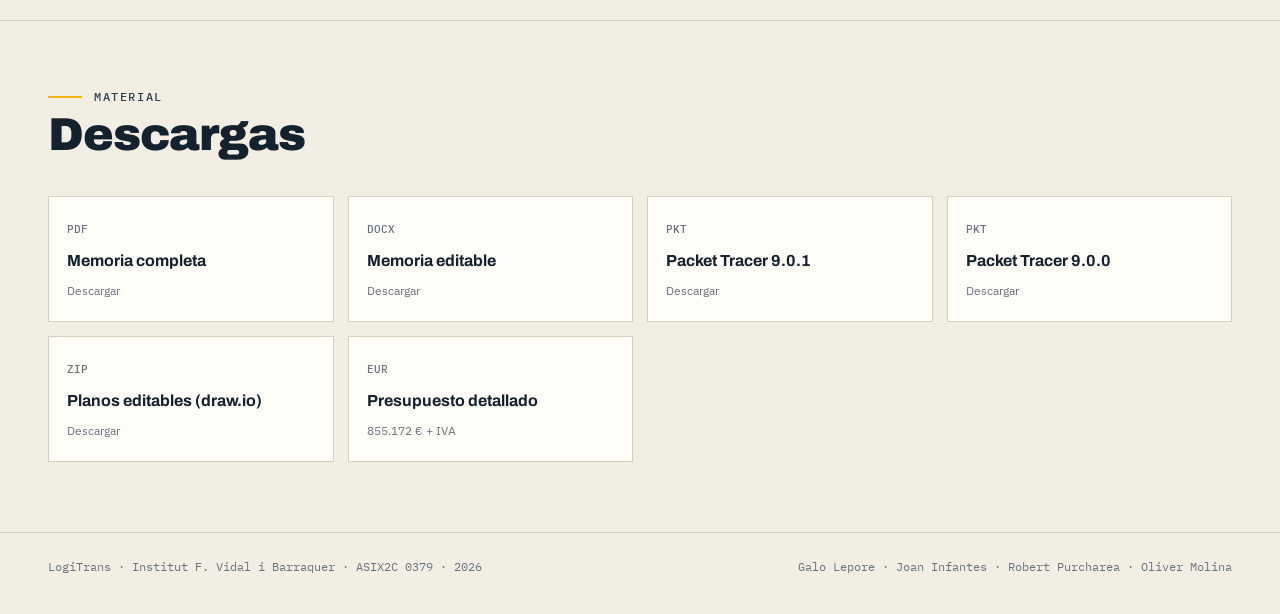
==== commit 8f109d9e: "Guía de uso a la vista: botón «Guía» contextual en la barra, acceso en la portada y en el Tracer Co-" ====
--- a/index.html
+++ b/index.html
@@ -28,6 +28,7 @@
       <a href="#/presupuesto" data-nav="presupuesto">Presupuesto</a>
     </nav>
     <span class="sp"></span>
+    <a class="guide-btn" href="GUIA.html" target="_blank" title="Cómo usar la web"><b>?</b><span>Guía</span></a>
     <button class="search-btn" data-act="search" aria-label="Buscar"><svg width="15" height="15" viewBox="0 0 24 24" fill="none" stroke="currentColor" stroke-width="2"><circle cx="11" cy="11" r="7"/><path d="m20 20-4-4"/></svg><span>Buscar en la memoria</span><kbd>Ctrl K</kbd></button>
     <button class="lang-btn" data-act="lang" data-noi18n title="Canviar a català" aria-label="Canviar a català"><span class="on">ES</span><span>CA</span></button>
     <button class="btn present" data-act="present"><svg width="14" height="14" viewBox="0 0 24 24" fill="currentColor"><path d="M6 4v16l14-8z"/></svg><span>Presentar</span></button>
--- a/css/app.css
+++ b/css/app.css
@@ -593,3 +593,23 @@
 @media (max-width: 700px) { .gt-row { grid-template-columns: 200px minmax(0, 1fr); } }
 .gt-axis .gt-t span:last-child { transform: translateX(-100%); }
 .help-foot { display: flex; gap: 10px; flex-wrap: wrap; }
+
+/* Accesos a la guía de uso */
+.guide-btn { display: flex; align-items: center; gap: 8px; height: 36px; padding: 0 12px 0 6px; margin-right: 8px; background: var(--white); border: 1px solid var(--line); color: var(--ink); text-decoration: none; font: 600 11px/1 var(--mono); letter-spacing: .1em; text-transform: uppercase; }
+.guide-btn b { width: 24px; height: 24px; display: grid; place-items: center; background: var(--sun); color: var(--ink); font: 900 14px/1 var(--font-h); border-radius: 50%; }
+.guide-btn:hover { border-color: var(--ink); }
+.hero-guide { display: flex; align-items: center; gap: 14px; margin-top: 26px; padding: 14px 18px; max-width: 560px; background: var(--white); border: 1px solid var(--line); border-left: 4px solid var(--sun); color: var(--ink); text-decoration: none; transition: transform .2s var(--ease), box-shadow .2s; }
+.hero-guide:hover { transform: translateY(-2px); box-shadow: var(--shadow); }
+.hero-guide .q { flex: none; width: 38px; height: 38px; display: grid; place-items: center; background: var(--sun); font: 900 22px/1 var(--font-h); border-radius: 50%; }
+.hero-guide b { display: block; font: 800 16px/1.2 var(--font-h); }
+.hero-guide small { display: block; margin-top: 3px; font-size: 13.5px; color: var(--ink-2); }
+.hero-guide i { margin-left: auto; flex: none; font: normal 600 11px/1 var(--mono); letter-spacing: .1em; text-transform: uppercase; white-space: nowrap; border-bottom: 2px solid var(--sun); padding-bottom: 3px; }
+.guide-strip { display: grid; grid-template-columns: minmax(0, 1.4fr) minmax(0, 1fr); gap: 30px; align-items: center; margin-top: 18px; padding: 26px 28px; background: var(--ink); color: var(--white); }
+.guide-strip .kick { color: var(--sun); }
+.guide-strip h3 { font-size: 26px; margin: 12px 0 8px; color: var(--white); }
+.guide-strip p { margin: 0; color: #C9D1DA; font-size: 15px; max-width: 60ch; }
+.gs-links { display: flex; flex-wrap: wrap; gap: 10px 18px; align-items: center; justify-content: flex-end; }
+.gs-links a:not(.btn) { color: var(--white); font: 600 11px/1 var(--mono); letter-spacing: .1em; text-transform: uppercase; text-decoration: none; border-bottom: 2px solid var(--sun); padding-bottom: 3px; }
+.tr-guide { margin-left: 0; }
+@media (max-width: 1100px) { .guide-btn span { display: none; } .guide-btn { padding: 0 6px; } .guide-strip { grid-template-columns: 1fr; } .gs-links { justify-content: flex-start; } }
+@media (max-width: 560px) { .hero-guide i { display: none; } }
--- a/css/tracer.css
+++ b/css/tracer.css
@@ -250,3 +250,4 @@
   .pop-map { overflow: auto; } .pop-map .tr-map { min-width: 800px; height: 100%; }
   .svc { grid-template-columns: 1fr; } .svc-n { flex-direction: row; flex-wrap: wrap; }
 }
+.tr-hint { flex: 1 1 260px; text-align: right; min-width: 0; }
--- a/css/present.css
+++ b/css/present.css
@@ -104,3 +104,13 @@
 .dk-grid b { font: 700 15px/1.25 var(--font-h); }
 .dk-black { position: absolute; inset: 0; z-index: 6; background: #000; display: none; }
 #deck.black .dk-black { display: block; }
+
+/* Una pieza por subapartado: solo se ve la del paso actual */
+.vis .vp { display: none; }
+.vis .vp.on { display: block; animation: vp-in .35s ease; }
+@keyframes vp-in { from { opacity: 0; transform: translateY(8px); } to { opacity: 1; transform: none; } }
+.vp-chk { display: grid; gap: 12px; }
+.vp-chk .chk { margin: 0; }
+.vp-more { margin: 4px 0 0; font: 500 12px/1.4 var(--mono); color: var(--muted); }
+.vp-tbl .tbl-wrap { margin: 0; }
+.vis .fig { margin: 0; }
